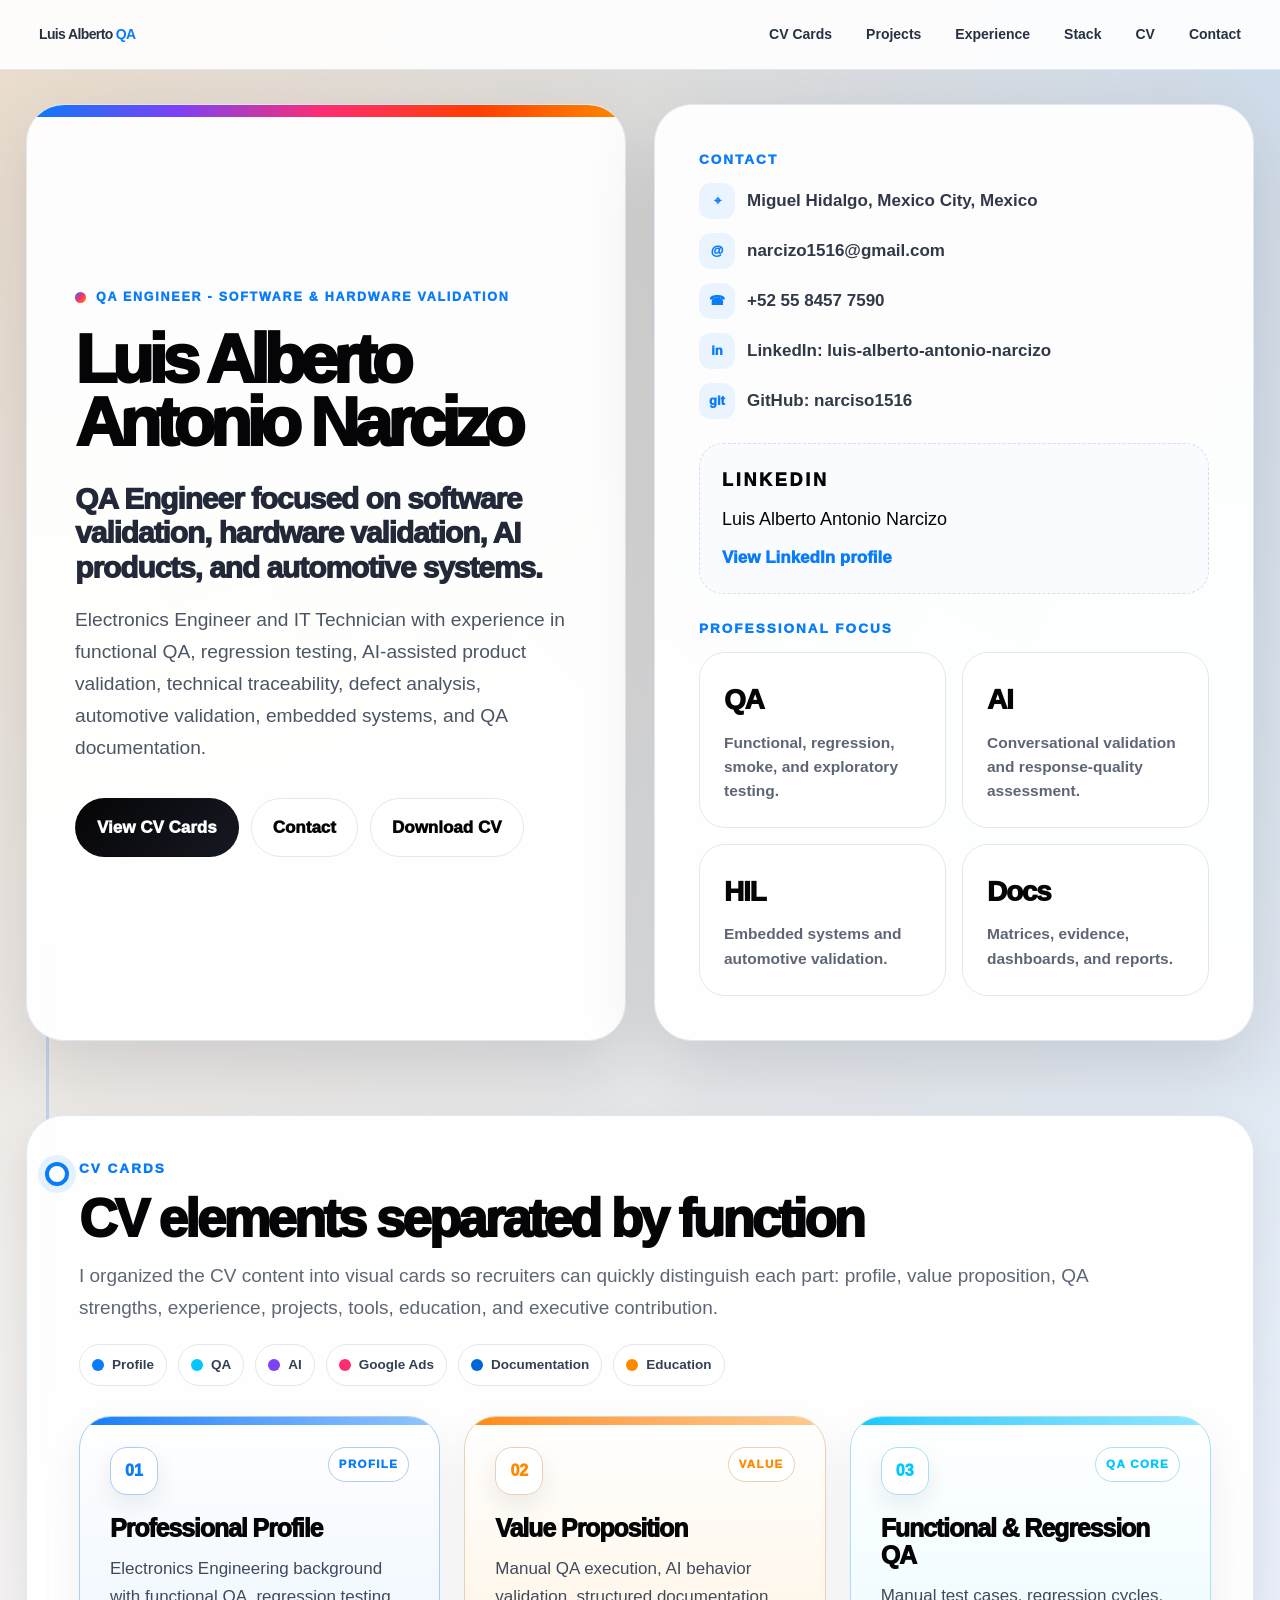
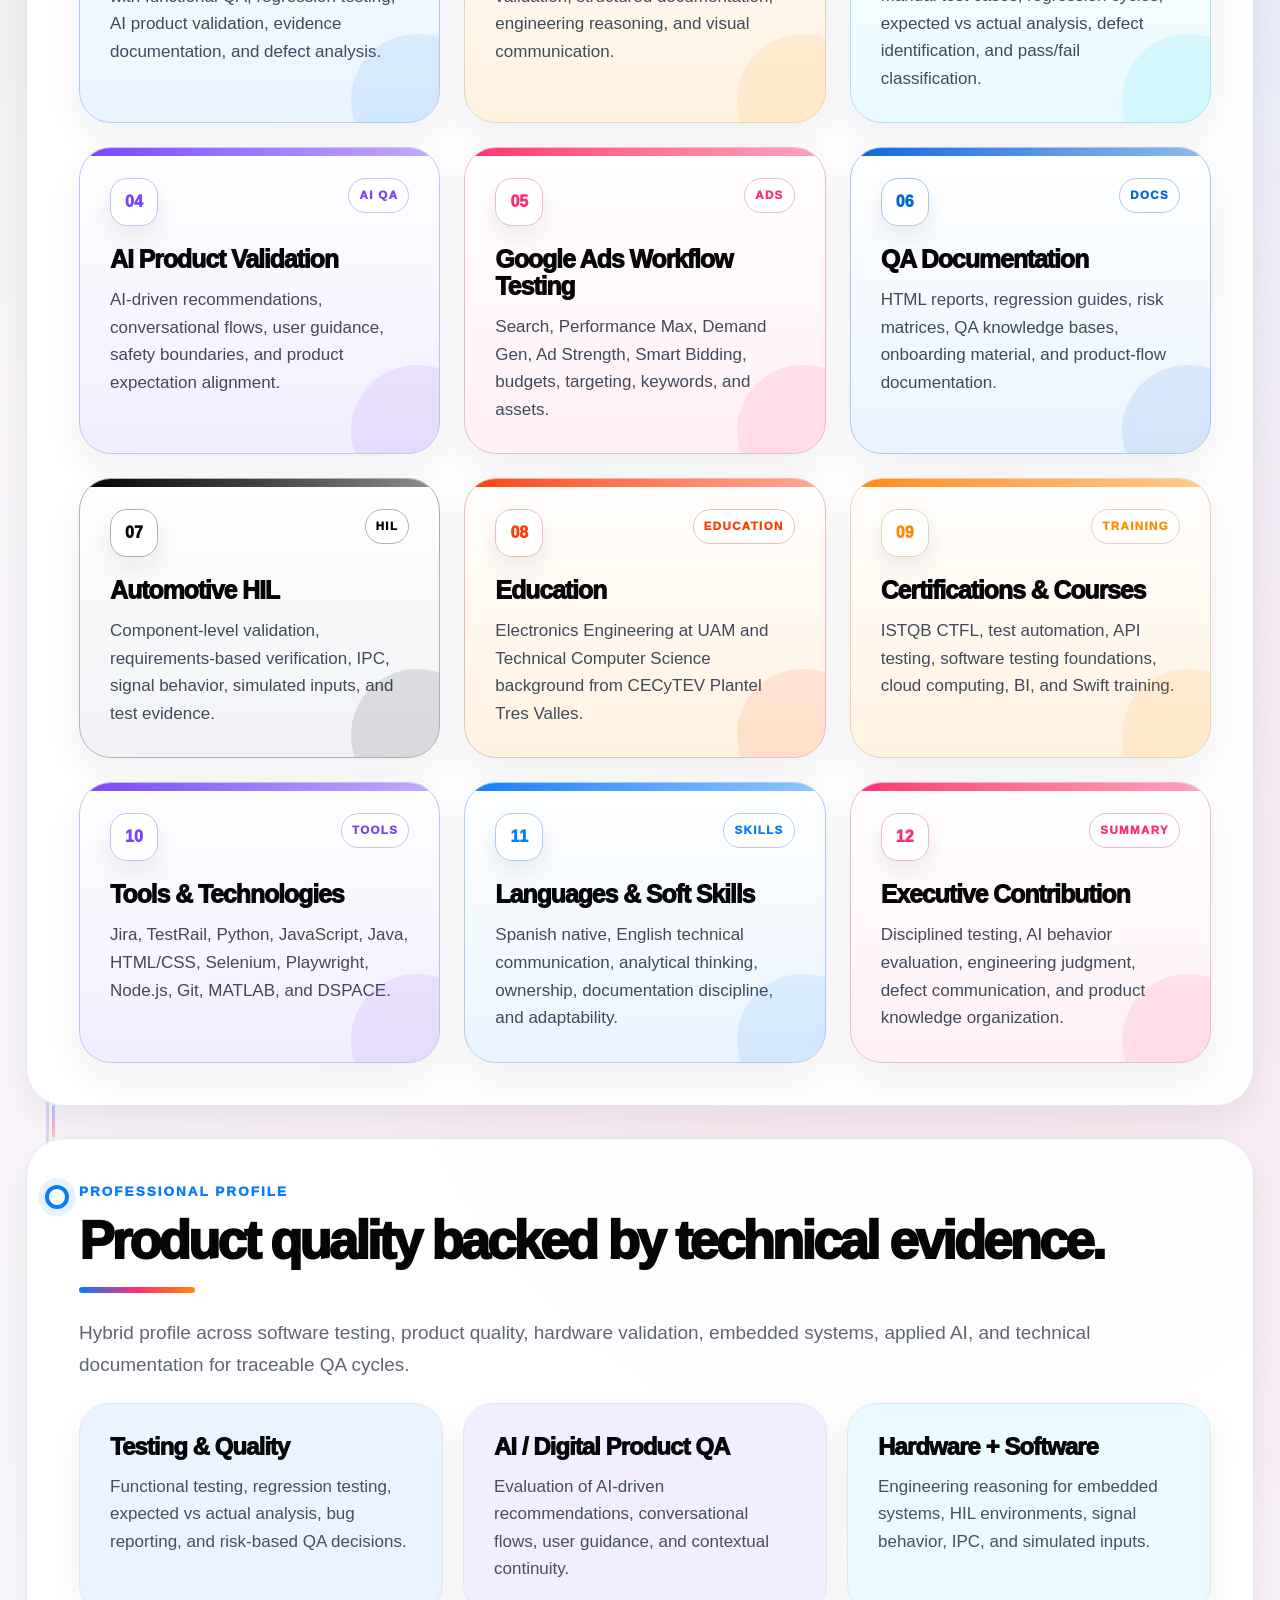
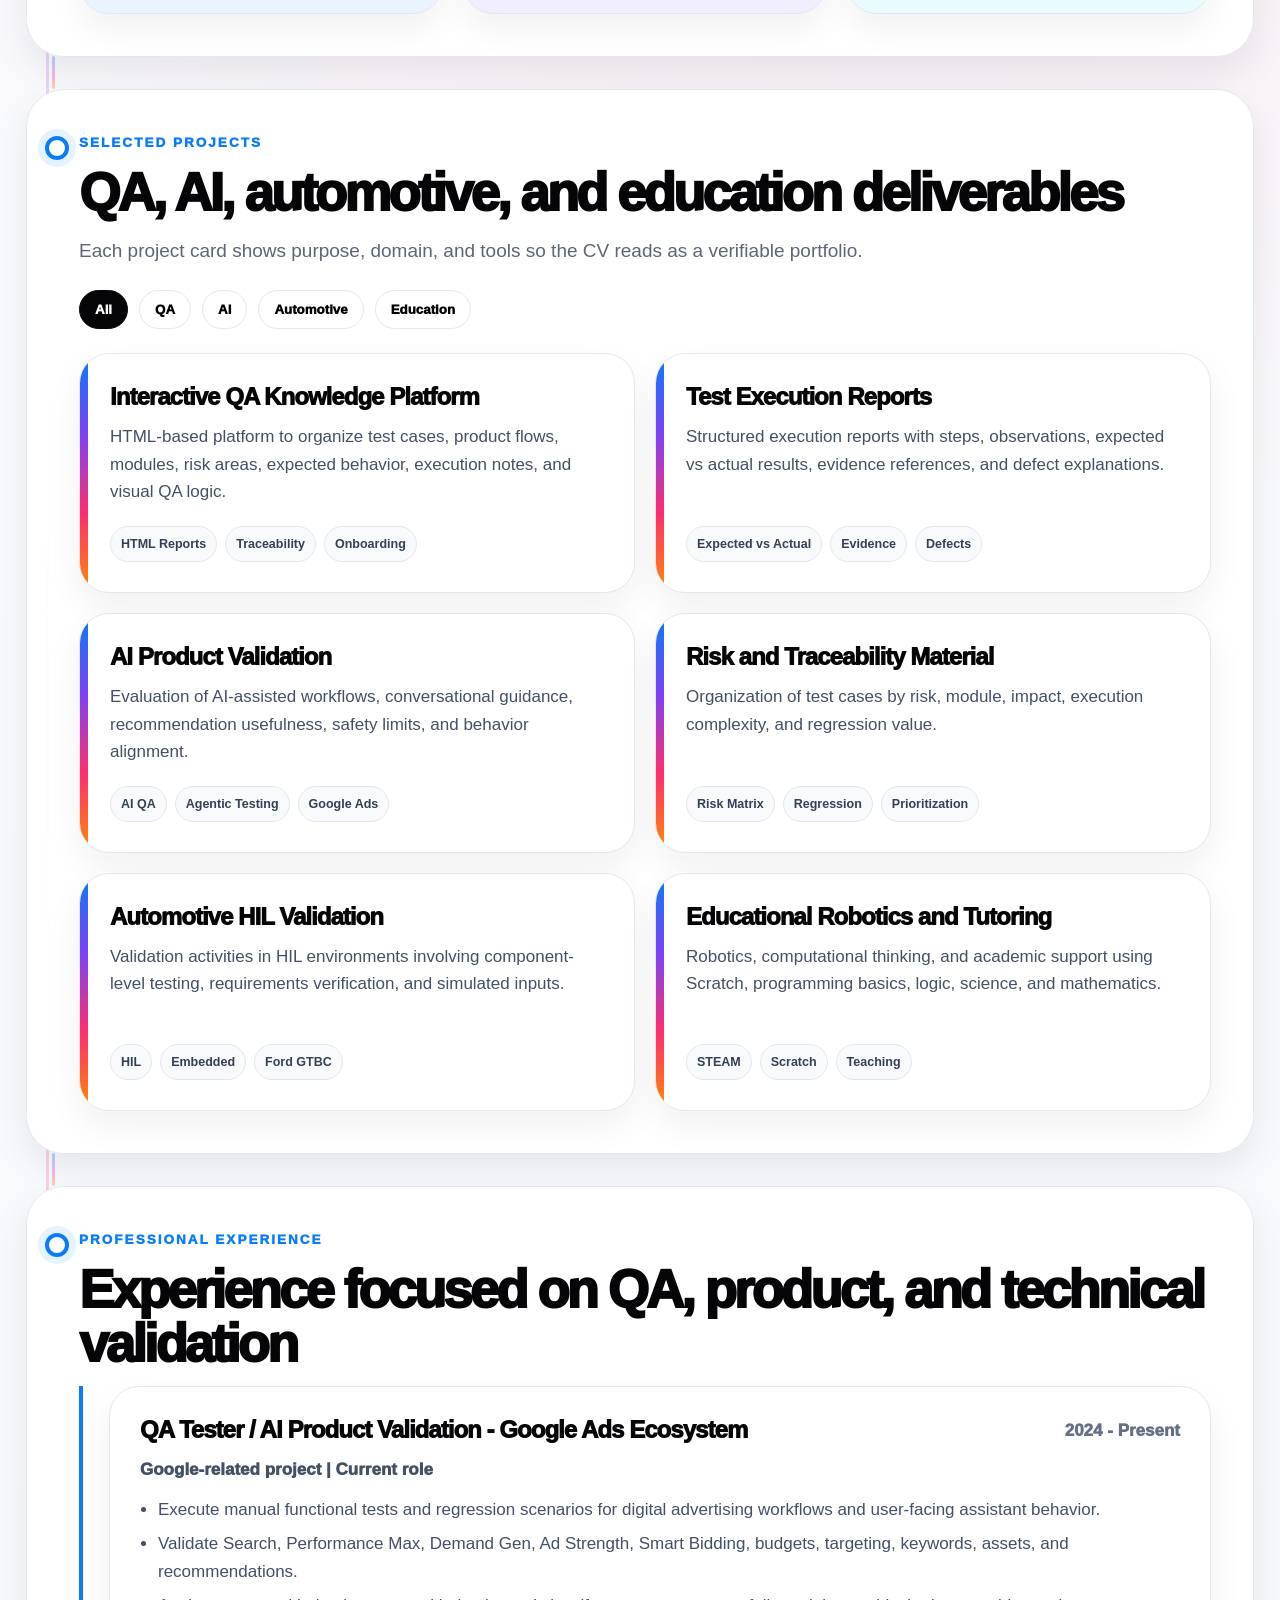
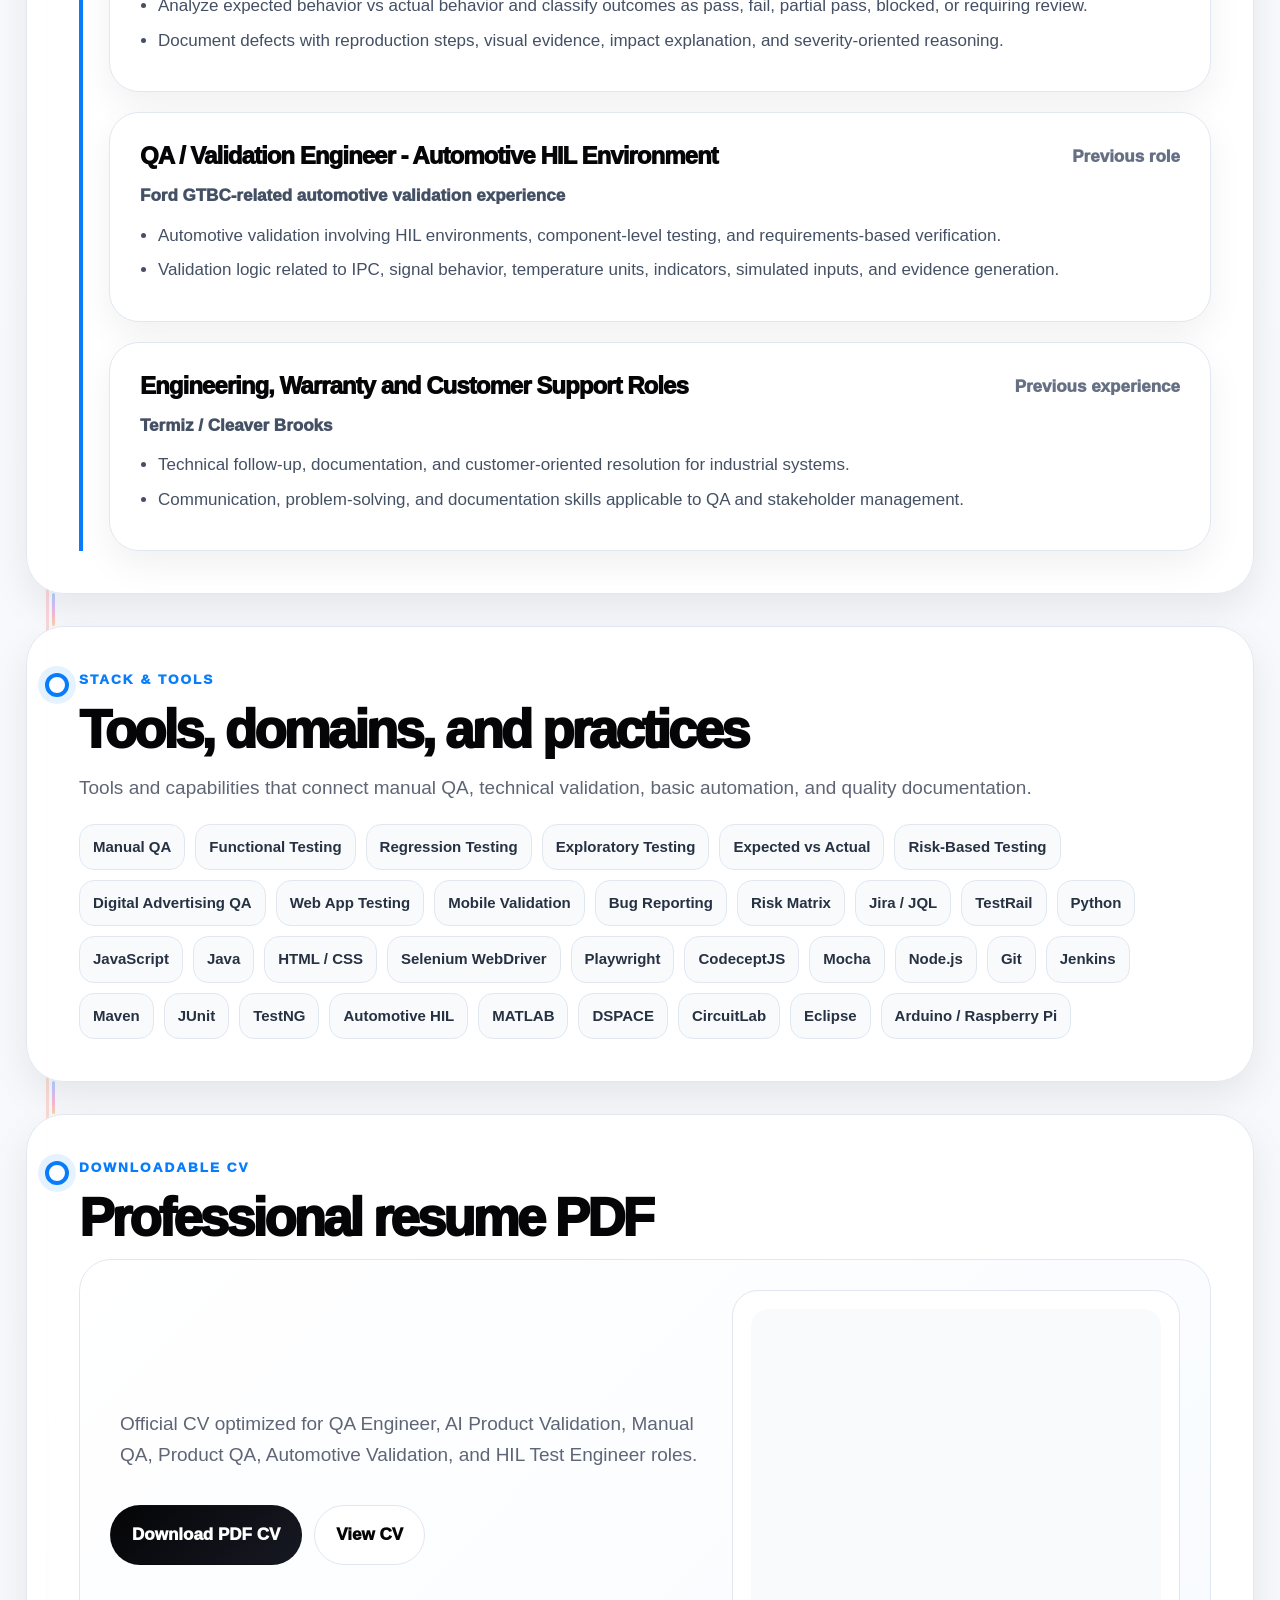
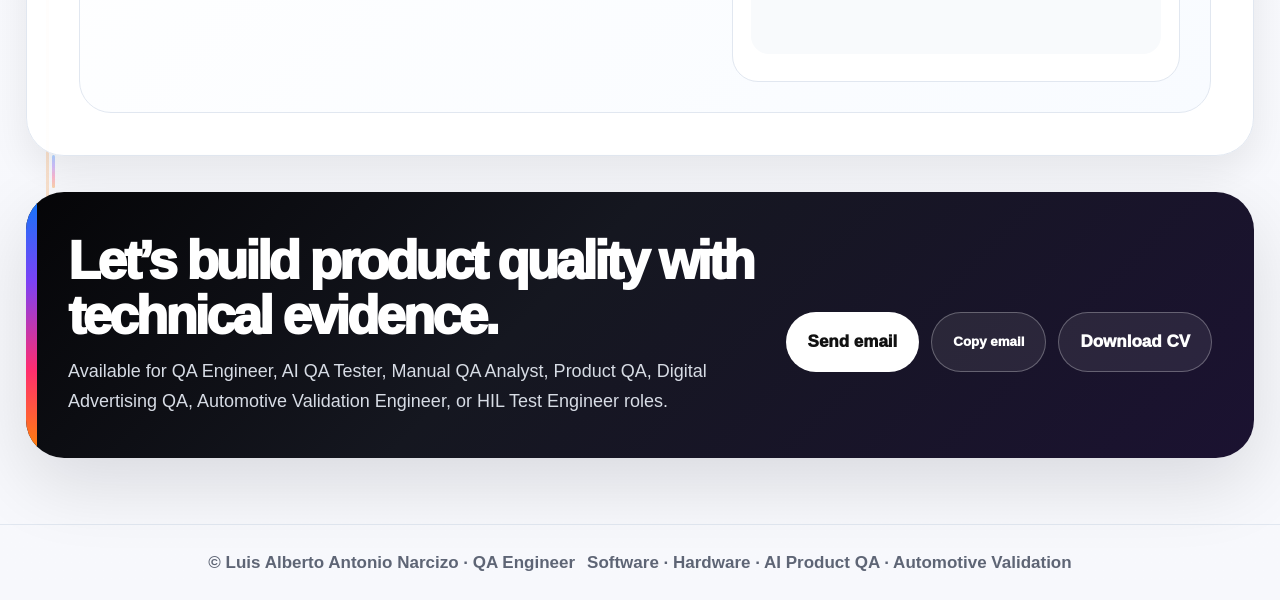
==== index.html @ 37a0281b "Implement premium engineering universe intro" ====
<!doctype html>
<html lang="en">
<head>
<meta charset="utf-8">
<meta name="viewport" content="width=device-width,initial-scale=1">
<title>Luis Alberto Antonio Narcizo | QA Engineer Portfolio</title>
<meta name="description" content="Professional portfolio for Luis Alberto Antonio Narcizo: QA Engineer, AI Product Validation, Automotive HIL, QA documentation, and software/hardware validation.">
<style>
:root{--jet:#050507;--ink:#121621;--muted:#5e6575;--line:#e1e7f0;--page:#f7f8fc;--blue:#087cfa;--blue2:#0066d6;--purple:#7b42f6;--pink:#ff2d70;--orange:#ff8a00;--red:#ff3d00;--cyan:#00c8ff;--soft-blue:#eaf4ff;--soft-purple:#f2edff;--soft-pink:#fff0f6;--soft-orange:#fff2df;--soft-cyan:#e9fbff;--soft-dark:#f1f2f6;--shadow:0 26px 72px rgba(10,12,18,.12);--shadow2:0 15px 38px rgba(10,12,18,.08);--max:1360px}*{box-sizing:border-box}html{scroll-behavior:smooth}body{margin:0;color:var(--ink);font-family:"Google Sans Text","Google Sans","Product Sans",Aptos,Inter,"Segoe UI",Roboto,Arial,sans-serif;background:radial-gradient(circle at 0% 0%,rgba(255,138,0,.20),transparent 30%),radial-gradient(circle at 100% 0%,rgba(8,124,250,.20),transparent 34%),radial-gradient(circle at 72% 36%,rgba(255,45,112,.10),transparent 27%),linear-gradient(180deg,#fbfcff,var(--page));font-size:17px;line-height:1.62;-webkit-font-smoothing:antialiased;overflow-x:hidden}a{color:inherit;text-decoration:none}p,h1,h2,h3{margin:0}ul{margin:0;padding-left:18px}li{margin:7px 0}
/* Premium engineering universe intro */
.intro{position:fixed;inset:0;z-index:9999;display:grid;place-items:center;overflow:hidden;background:radial-gradient(circle at 16% 16%,rgba(8,124,250,.46),transparent 28%),radial-gradient(circle at 78% 18%,rgba(255,45,112,.34),transparent 33%),radial-gradient(circle at 52% 92%,rgba(255,138,0,.34),transparent 35%),linear-gradient(135deg,#050507 0%,#11131a 48%,#1b1231 100%);animation:introExit 2.95s cubic-bezier(.2,.8,.2,1) forwards}.intro:before{content:"";position:absolute;inset:-18%;background-image:linear-gradient(rgba(255,255,255,.055) 1px,transparent 1px),linear-gradient(90deg,rgba(255,255,255,.055) 1px,transparent 1px);background-size:52px 52px;transform:rotate(-10deg);opacity:.36}.intro:after{content:"";position:absolute;width:780px;height:780px;border-radius:50%;border:1px solid rgba(255,255,255,.18);box-shadow:0 0 0 36px rgba(255,255,255,.025),0 0 120px rgba(8,124,250,.28);animation:cosmicPulse 2.55s ease-in-out infinite}.intro-stage{position:relative;width:min(1080px,92vw);min-height:560px;display:grid;place-items:center}.cv-ghost{position:absolute;z-index:1;width:min(760px,82vw);height:430px;border-radius:34px;background:linear-gradient(135deg,rgba(255,255,255,.11),rgba(255,255,255,.04));border:1px solid rgba(255,255,255,.15);box-shadow:0 44px 120px rgba(0,0,0,.28);transform:translateY(34px) scale(.90);opacity:0;filter:blur(10px);animation:cvGhost 2.95s ease forwards}.cv-ghost:before{content:"Luis Alberto\A QA Engineer Portfolio";white-space:pre;position:absolute;left:48px;top:46px;font-size:50px;line-height:1.02;letter-spacing:-.06em;font-weight:950;color:rgba(255,255,255,.20)}.cv-ghost:after{content:"CV Cards · Projects · Experience · Stack";position:absolute;left:50px;bottom:50px;color:rgba(255,255,255,.24);font-weight:900;letter-spacing:.04em}.intro-card{position:relative;z-index:4;width:min(690px,88vw);border:1px solid rgba(255,255,255,.22);border-radius:36px;padding:38px 42px;background:rgba(255,255,255,.085);backdrop-filter:blur(18px);box-shadow:0 36px 110px rgba(0,0,0,.36);text-align:center;color:#fff;animation:centerCard 2.55s ease forwards}.intro-visual{position:relative;width:230px;height:210px;margin:0 auto 20px}.orbit{position:absolute;inset:18px;border:2px solid rgba(255,255,255,.24);border-radius:50%;transform:rotate(-18deg);animation:orbitSpin 3.8s linear infinite}.hubble{position:absolute;left:50%;top:52%;width:128px;transform:translate(-50%,-50%) rotate(-8deg);filter:drop-shadow(0 24px 30px rgba(0,0,0,.38));animation:hubbleFloat 2.35s ease-in-out infinite}.intro-kicker{text-transform:uppercase;letter-spacing:.18em;font-size:13px;font-weight:950;color:#8fd7ff;margin-bottom:10px}.intro h2{color:#fff;font-size:clamp(34px,5vw,58px);line-height:1;letter-spacing:-.06em;margin:0 0 14px}.intro p{color:#dce7ff;font-size:18px;font-weight:740}.intro-bar{width:210px;height:6px;border-radius:999px;margin:26px auto 0;background:rgba(255,255,255,.18);overflow:hidden}.intro-bar i{display:block;height:100%;width:100%;transform-origin:left;background:linear-gradient(90deg,var(--blue),var(--purple),var(--pink),var(--orange));animation:loadBar 2.35s ease forwards}.space-icon{position:absolute;z-index:3;display:grid;place-items:center;width:88px;height:88px;border:1px solid rgba(255,255,255,.16);border-radius:27px;background:rgba(255,255,255,.08);backdrop-filter:blur(10px);box-shadow:0 18px 48px rgba(0,0,0,.24);animation:floatIcon 2.75s ease-in-out infinite}.space-icon svg{width:47px;height:47px;stroke:#fff;stroke-width:2.3;fill:none;stroke-linecap:round;stroke-linejoin:round}.space-icon i{position:absolute;inset:auto 12px 10px;height:4px;border-radius:999px;background:linear-gradient(90deg,var(--blue),var(--pink),var(--orange))}.i1{left:4%;top:12%;animation-delay:.05s}.i2{right:7%;top:9%;animation-delay:.18s}.i3{left:13%;bottom:18%;animation-delay:.28s}.i4{right:12%;bottom:16%;animation-delay:.38s}.i5{left:40%;top:2%;animation-delay:.48s}.i6{right:32%;bottom:4%;animation-delay:.58s}.i7{left:1%;top:54%;animation-delay:.68s}.i8{right:1%;top:50%;animation-delay:.78s}.i9{left:27%;top:33%;width:66px;height:66px;border-radius:22px;animation-delay:.88s}.i10{right:25%;top:36%;width:66px;height:66px;border-radius:22px;animation-delay:.98s}.i9 svg,.i10 svg{width:36px;height:36px}.star{position:absolute;width:6px;height:6px;border-radius:50%;background:#fff;box-shadow:0 0 16px #fff;opacity:.85;animation:twinkle 1.8s ease-in-out infinite}.s1{left:18%;top:8%}.s2{left:78%;top:32%;animation-delay:.3s}.s3{left:31%;bottom:8%;animation-delay:.6s}.s4{right:18%;bottom:30%;animation-delay:.9s}.s5{left:52%;top:20%;animation-delay:1.2s}.s6{right:44%;bottom:16%;animation-delay:.45s}.s7{left:7%;bottom:38%;animation-delay:.75s}.hero{animation:pageReveal 1.05s cubic-bezier(.2,.8,.2,1) 2.45s both}@keyframes introExit{0%,68%{opacity:1;visibility:visible}100%{opacity:0;visibility:hidden;pointer-events:none}}@keyframes cosmicPulse{0%,100%{transform:scale(.98);opacity:.65}50%{transform:scale(1.06);opacity:1}}@keyframes centerCard{0%{transform:translateY(32px) scale(.96);opacity:0}18%,66%{transform:none;opacity:1}100%{transform:translateY(-28px) scale(.98);opacity:0}}@keyframes cvGhost{0%,18%{opacity:0;filter:blur(10px);transform:translateY(34px) scale(.90)}56%,75%{opacity:.68;filter:blur(1.5px);transform:translateY(8px) scale(.98)}100%{opacity:0;filter:blur(0);transform:translateY(0) scale(1.03)}}@keyframes orbitSpin{to{transform:rotate(342deg)}}@keyframes hubbleFloat{0%,100%{transform:translate(-50%,-50%) rotate(-8deg)}50%{transform:translate(-50%,-58%) rotate(5deg)}}@keyframes floatIcon{0%,100%{transform:translate3d(0,0,0) rotate(-2deg);opacity:.72}50%{transform:translate3d(0,-20px,0) rotate(4deg);opacity:1}}@keyframes twinkle{0%,100%{transform:scale(.75);opacity:.45}50%{transform:scale(1.35);opacity:1}}@keyframes loadBar{from{transform:scaleX(0)}to{transform:scaleX(1)}}@keyframes pageReveal{from{opacity:0;transform:translateY(24px);filter:blur(10px)}to{opacity:1;transform:none;filter:blur(0)}}
.scroll-progress{position:fixed;top:0;left:0;right:0;height:4px;z-index:100;background:rgba(255,255,255,.55);overflow:hidden}.scroll-progress i{display:block;height:100%;width:100%;transform:scaleX(0);transform-origin:left;background:linear-gradient(90deg,var(--blue),var(--purple),var(--pink),var(--orange));transition:transform .08s linear}.skip{position:absolute;left:-999px}.skip:focus{left:16px;top:16px;background:#fff;padding:10px 14px;border-radius:999px;z-index:99}.nav{position:sticky;top:0;z-index:50;background:rgba(255,255,255,.91);backdrop-filter:blur(18px);border-bottom:1px solid var(--line)}.nav-in{max-width:var(--max);margin:auto;padding:13px 26px;display:flex;align-items:center;justify-content:space-between;gap:16px}.brand{font-size:23px;font-weight:950;letter-spacing:-.045em;color:var(--jet)}.brand b{color:var(--blue)}.nav-links{display:flex;gap:8px;align-items:center;flex-wrap:wrap}.nav a{border:1px solid transparent;border-radius:999px;padding:9px 12px;color:#263142;font-weight:850;font-size:14px}.nav a:hover{background:#fff;border-color:var(--line);box-shadow:0 8px 22px rgba(15,23,42,.06)}.wrap{max-width:var(--max);margin:auto;padding:0 26px;position:relative}.wrap:before{content:"";position:absolute;left:46px;top:calc(100svh - 24px);bottom:88px;width:3px;border-radius:999px;background:linear-gradient(180deg,var(--blue),var(--purple),var(--pink),var(--orange));opacity:.20}.hero{min-height:calc(100svh - 61px);padding:34px 0 42px;display:grid;grid-template-columns:minmax(0,1fr) minmax(0,1fr);gap:28px;align-items:stretch}.hero-main,.side-panel,.section{background:rgba(255,255,255,.94);border:1px solid var(--line);border-radius:38px;box-shadow:var(--shadow)}.hero-main{position:relative;overflow:hidden;padding:46px 48px;display:flex;flex-direction:column;justify-content:center}.hero-main:before{content:"";position:absolute;left:0;right:0;top:0;height:12px;background:linear-gradient(90deg,var(--blue),var(--purple),var(--pink),var(--red),var(--orange))}.kicker{display:inline-flex;align-items:center;gap:10px;text-transform:uppercase;letter-spacing:.14em;font-size:12.5px;font-weight:950;color:var(--blue);margin-bottom:20px}.dot{width:11px;height:11px;border-radius:50%;background:linear-gradient(135deg,var(--blue),var(--pink),var(--orange))}h1{font-size:clamp(52px,5.35vw,78px);line-height:.92;letter-spacing:-.078em;color:var(--jet);font-weight:950;max-width:720px}h1 span{display:block}.role{margin:28px 0 18px;font-size:clamp(25px,2.35vw,34px);font-weight:950;color:#222837;line-height:1.16;letter-spacing:-.038em;max-width:720px}.hero-copy{font-size:19.2px;color:#4b5563;max-width:720px;line-height:1.66}.actions{display:flex;gap:12px;flex-wrap:wrap;margin-top:34px}.btn{display:inline-flex;align-items:center;justify-content:center;gap:9px;border-radius:999px;padding:15px 21px;font-weight:950;border:1px solid transparent;transition:.2s ease;cursor:pointer}.btn:hover{transform:translateY(-2px);box-shadow:0 16px 34px rgba(15,23,42,.14)}.btn-primary{background:linear-gradient(135deg,var(--jet),#171923);color:#fff}.btn-secondary{background:#fff;border-color:var(--line);color:var(--jet)}.btn-white{background:#fff;color:#111}.btn-outline{background:rgba(255,255,255,.08);border-color:rgba(255,255,255,.28);color:#fff}.side-panel{padding:44px;display:grid;grid-template-rows:auto auto 1fr;gap:24px}.side-block.clean{border:0;background:transparent;padding:0}.label{margin-bottom:12px;color:var(--blue);font-size:13.5px;font-weight:950;text-transform:uppercase;letter-spacing:.15em}.contact-list{display:grid;gap:14px}.contact-item{display:flex;gap:12px;align-items:center;color:#313949;font-weight:850;font-size:17px}.ico{display:grid;place-items:center;width:36px;height:36px;border-radius:12px;background:var(--soft-blue);color:var(--blue);font-weight:950;font-size:13px;flex:0 0 auto}.linkedin-box{border:1px dashed #d7deea;border-radius:24px;padding:22px;background:#f9fbff}.linkedin-box p{font-size:18px;color:var(--jet);margin-bottom:10px}.linkedin-box a{color:var(--blue);font-weight:950}.quick-grid{display:grid;grid-template-columns:repeat(2,minmax(0,1fr));gap:16px}.quick{border:1px solid var(--line);border-radius:26px;background:#fff;padding:24px;min-height:150px;display:flex;flex-direction:column;justify-content:flex-start}.quick b{font-size:28px;display:block;color:var(--jet);font-weight:950;letter-spacing:-.045em;margin-bottom:8px}.quick span{font-size:15.5px;line-height:1.56;color:var(--muted);font-weight:760}.section{margin:32px 0;padding:42px;box-shadow:var(--shadow2);position:relative;overflow:visible}.section:before{content:"";position:absolute;left:18px;top:46px;width:16px;height:16px;border-radius:50%;background:#fff;border:4px solid var(--blue);box-shadow:0 0 0 7px rgba(8,124,250,.10);z-index:2}.section:after{content:"";position:absolute;left:25px;bottom:-33px;width:3px;height:33px;border-radius:999px;background:linear-gradient(180deg,var(--blue),var(--purple),var(--pink),var(--orange));opacity:.32}.section:last-of-type:after{display:none}.section h2,.section .label,.section .desc,.section .accent,.section>.grid-3,.section>.cv-elements,.section>.legend,.section>.filters,.section>.projects,.section>.timeline,.section>.stack,.section>.cv-box{margin-left:10px}h2{font-size:clamp(34px,4.15vw,56px);line-height:1.03;letter-spacing:-.058em;color:var(--jet);margin-bottom:14px;font-weight:950}.desc{max-width:1040px;color:var(--muted);font-size:19px;line-height:1.68;font-weight:520}.accent{width:116px;height:6px;border-radius:99px;background:linear-gradient(90deg,var(--blue),var(--pink),var(--orange));margin:18px 0 24px}.cv-elements{display:grid;grid-template-columns:repeat(3,minmax(0,1fr));gap:24px;margin-top:30px}.cv-card{position:relative;overflow:hidden;background:linear-gradient(180deg,#fff,var(--soft,#f8fafc));border:1px solid color-mix(in srgb,var(--c,var(--blue)) 24%,var(--line));border-radius:32px;padding:30px;box-shadow:0 16px 40px rgba(16,24,40,.065);min-height:246px;transition:.24s ease}.cv-card:hover{transform:translateY(-6px) scale(1.012);box-shadow:0 28px 68px rgba(16,24,40,.13);border-color:color-mix(in srgb,var(--c,var(--blue)) 44%,#cbd5e1)}.cv-card:before{content:"";position:absolute;left:0;top:0;right:0;height:8px;background:linear-gradient(90deg,var(--c,var(--blue)),color-mix(in srgb,var(--c,var(--blue)) 44%,#fff))}.cv-card:after{content:"";position:absolute;right:-44px;bottom:-44px;width:132px;height:132px;border-radius:50%;background:color-mix(in srgb,var(--c,var(--blue)) 10%,transparent);pointer-events:none}.cv-card .top{display:flex;justify-content:space-between;gap:14px;align-items:flex-start;margin-bottom:20px}.num{display:grid;place-items:center;width:48px;height:48px;border-radius:17px;background:#fff;color:var(--c,var(--blue));font-weight:950;font-size:16px;box-shadow:0 10px 24px rgba(16,24,40,.08);border:1px solid color-mix(in srgb,var(--c,var(--blue)) 25%,var(--line))}.type{font-size:11.5px;letter-spacing:.12em;text-transform:uppercase;font-weight:950;color:var(--c,var(--blue));background:#fff;border:1px solid color-mix(in srgb,var(--c,var(--blue)) 24%,var(--line));border-radius:999px;padding:7px 10px}.cv-card h3{font-size:25px;line-height:1.08;color:var(--jet);margin-bottom:13px;font-weight:950;letter-spacing:-.045em}.cv-card p{color:#404a5b;font-size:17px;line-height:1.62;font-weight:540}.profile{--c:var(--blue);--soft:var(--soft-blue)}.value{--c:var(--orange);--soft:var(--soft-orange)}.qa{--c:var(--cyan);--soft:var(--soft-cyan)}.ai{--c:var(--purple);--soft:var(--soft-purple)}.ads{--c:var(--pink);--soft:var(--soft-pink)}.docs{--c:var(--blue2);--soft:var(--soft-blue)}.auto{--c:var(--jet);--soft:var(--soft-dark)}.edu{--c:var(--red);--soft:var(--soft-orange)}.cert{--c:var(--orange);--soft:var(--soft-orange)}.tools{--c:var(--purple);--soft:var(--soft-purple)}.lang{--c:var(--blue);--soft:var(--soft-blue)}.exec{--c:var(--pink);--soft:var(--soft-pink)}.legend{display:flex;flex-wrap:wrap;gap:11px;margin-top:20px}.legend span{display:inline-flex;align-items:center;gap:8px;border:1px solid var(--line);background:#fff;border-radius:999px;padding:9px 12px;font-size:13.5px;font-weight:900;color:#344054}.swatch{width:12px;height:12px;border-radius:50%;background:var(--s)}.grid-3{display:grid;grid-template-columns:repeat(3,minmax(0,1fr));gap:20px}.card,.project,.job{border:1px solid var(--line);border-radius:30px;background:#fff;padding:30px;box-shadow:0 14px 36px rgba(16,24,40,.06);transition:.24s ease}.card:hover,.project:hover,.job:hover{transform:translateY(-4px);box-shadow:0 24px 54px rgba(16,24,40,.11)}.card h3,.project h3,.job h3{font-size:24px;line-height:1.12;color:var(--jet);margin-bottom:12px;font-weight:950;letter-spacing:-.04em}.card p,.project p,.job p,.job li{color:#445064;font-size:17px;line-height:1.62}.soft-blue{background:var(--soft-blue)}.soft-purple{background:var(--soft-purple)}.soft-cyan{background:var(--soft-cyan)}.filters{display:flex;gap:11px;flex-wrap:wrap;margin:24px 0}.filter{border:1px solid var(--line);background:#fff;border-radius:999px;padding:11px 15px;font-weight:950;cursor:pointer}.filter.active{background:var(--jet);color:#fff;border-color:var(--jet)}.projects{display:grid;grid-template-columns:repeat(2,minmax(0,1fr));gap:20px}.project{position:relative;display:flex;flex-direction:column;min-height:238px;overflow:hidden}.project:before{content:"";position:absolute;left:0;top:0;bottom:0;width:8px;background:linear-gradient(180deg,var(--blue),var(--purple),var(--pink),var(--orange))}.tags{display:flex;gap:8px;flex-wrap:wrap;margin-top:auto;padding-top:20px}.tag{border:1px solid var(--line);background:#f8fafc;border-radius:999px;padding:7px 10px;font-size:12.5px;font-weight:900;color:#344054}.timeline{display:grid;gap:20px;border-left:4px solid var(--blue);padding-left:26px}.job-head{display:flex;justify-content:space-between;gap:14px;align-items:flex-start;margin-bottom:12px}.job-meta{font-weight:950;color:var(--blue);font-size:16px}.date{font-weight:950;color:#667085;white-space:nowrap}.stack{display:flex;gap:10px;flex-wrap:wrap}.stack span{border:1px solid var(--line);background:#f8fafc;border-radius:15px;padding:10px 13px;font-weight:900;color:#263142;font-size:15px}.cv-box{display:grid;grid-template-columns:1fr minmax(320px,.75fr);gap:24px;align-items:center;background:linear-gradient(135deg,#fff,#f8fbff);border:1px solid var(--line);border-radius:32px;padding:30px}.cv-preview{border:1px solid var(--line);border-radius:26px;background:#fff;padding:18px;min-height:345px}.cv-preview iframe{width:100%;height:345px;border:0;border-radius:18px;background:#f8fafc}.cta{margin:36px 0 66px;background:linear-gradient(135deg,#050507,#151720 42%,#1b1231);color:#fff;border-radius:38px;padding:42px;display:grid;grid-template-columns:1fr auto;gap:24px;align-items:center;box-shadow:var(--shadow);position:relative;overflow:hidden}.cta:before{content:"";position:absolute;inset:0 auto 0 0;width:11px;background:linear-gradient(180deg,var(--blue),var(--purple),var(--pink),var(--orange))}.cta h2{color:#fff}.cta p{color:#d7dce5;font-size:18px}footer{border-top:1px solid var(--line);padding:24px;text-align:center;color:var(--muted);font-weight:760;display:flex;justify-content:center;gap:12px;flex-wrap:wrap}.reveal{opacity:0;transform:translateY(34px) scale(.985);filter:blur(8px);transition:opacity .8s cubic-bezier(.2,.8,.2,1),transform .8s cubic-bezier(.2,.8,.2,1),filter .8s cubic-bezier(.2,.8,.2,1)}.reveal.in-view{opacity:1;transform:none;filter:blur(0)}.cv-card,.project,.job,.card,.quick{transition-delay:calc(var(--d,0)*55ms)}@media(max-width:1120px){.hero,.cv-box,.cta{grid-template-columns:1fr}.hero{min-height:auto}.side-panel{padding:32px}.cv-elements{grid-template-columns:repeat(2,minmax(0,1fr))}.grid-3,.projects{grid-template-columns:1fr}.nav a:not(.priority){display:none}.wrap:before,.section:before,.section:after{display:none}}@media(max-width:680px){body{font-size:16px}.intro-stage{min-height:500px}.space-icon{width:66px;height:66px;border-radius:20px}.space-icon svg{width:34px;height:34px}.i9,.i10{display:none}.intro-card{padding:28px}.intro-visual{width:190px;height:180px}.wrap,.nav-in{padding-left:16px;padding-right:16px}.hero-main,.side-panel,.section{border-radius:28px}.hero-main{padding:34px}.section{padding:24px}.cv-elements,.quick-grid{grid-template-columns:1fr}.cv-card{padding:24px;min-height:auto}.cta{padding:26px}.side-panel{padding:22px}.job-head{display:block}.date{display:block;margin-top:4px}h1{font-size:clamp(46px,16vw,70px)}h2{font-size:clamp(30px,11vw,44px)}}@media(prefers-reduced-motion:reduce){html{scroll-behavior:auto}.intro{animation:introExit .9s ease forwards}.space-icon,.hubble,.orbit{animation:none}.reveal{opacity:1;transform:none;filter:none;transition:none}.btn:hover,.cv-card:hover,.card:hover,.project:hover,.job:hover{transform:none}}
</style>
</head>
<body>
<div class="intro" aria-hidden="true"><div class="intro-stage"><div class="cv-ghost"></div><span class="star s1"></span><span class="star s2"></span><span class="star s3"></span><span class="star s4"></span><span class="star s5"></span><span class="star s6"></span><span class="star s7"></span><div class="space-icon i1"><svg viewBox="0 0 64 64"><rect x="16" y="16" width="32" height="32" rx="6"/><path d="M24 2v12M40 2v12M24 50v12M40 50v12M2 24h12M2 40h12M50 24h12M50 40h12"/><rect x="26" y="26" width="12" height="12" rx="2"/></svg><i></i></div><div class="space-icon i2"><svg viewBox="0 0 64 64"><path d="M32 6v10M32 48v10M6 32h10M48 32h10M14 14l7 7M43 43l7 7M50 14l-7 7M21 43l-7 7"/><circle cx="32" cy="32" r="13"/></svg><i></i></div><div class="space-icon i3"><svg viewBox="0 0 64 64"><path d="M14 44h36M20 36h24M24 28h16"/><path d="M18 50L32 10l14 40"/><circle cx="32" cy="20" r="4"/></svg><i></i></div><div class="space-icon i4"><svg viewBox="0 0 64 64"><path d="M20 18l-12 14 12 14M44 18l12 14-12 14M38 12L26 52"/></svg><i></i></div><div class="space-icon i5"><svg viewBox="0 0 64 64"><path d="M8 36c16-24 32-24 48 0"/><circle cx="32" cy="34" r="8"/><path d="M18 20h28M24 12h16"/></svg><i></i></div><div class="space-icon i6"><svg viewBox="0 0 64 64"><circle cx="32" cy="32" r="6"/><ellipse cx="32" cy="32" rx="24" ry="10"/><ellipse cx="32" cy="32" rx="24" ry="10" transform="rotate(60 32 32)"/><ellipse cx="32" cy="32" rx="24" ry="10" transform="rotate(120 32 32)"/></svg><i></i></div><div class="space-icon i7"><svg viewBox="0 0 64 64"><path d="M14 44h36M18 44V22h12v22M34 44V14h12v30"/><path d="M22 28h4M38 22h4"/></svg><i></i></div><div class="space-icon i8"><svg viewBox="0 0 64 64"><path d="M22 46L10 34l12-12M42 18l12 12-12 12"/><path d="M30 52l8-40"/></svg><i></i></div><div class="space-icon i9"><svg viewBox="0 0 64 64"><path d="M18 14h28v36H18z"/><path d="M24 24h16M24 32h16M24 40h10"/></svg><i></i></div><div class="space-icon i10"><svg viewBox="0 0 64 64"><path d="M32 8l8 16 16 8-16 8-8 16-8-16-16-8 16-8z"/><circle cx="32" cy="32" r="5"/></svg><i></i></div><div class="intro-card"><div class="intro-visual"><div class="orbit"></div><svg class="hubble" viewBox="0 0 240 240" role="img" aria-label="Space telescope illustration"><defs><linearGradient id="g1" x1="0" y1="0" x2="1" y2="1"><stop offset="0" stop-color="#087cfa"/><stop offset=".45" stop-color="#7b42f6"/><stop offset="1" stop-color="#ff8a00"/></linearGradient></defs><rect x="88" y="68" width="64" height="104" rx="16" fill="#ffffff"/><rect x="100" y="82" width="40" height="76" rx="10" fill="url(#g1)"/><rect x="26" y="94" width="62" height="52" rx="8" fill="#dfe6ef"/><rect x="152" y="94" width="62" height="52" rx="8" fill="#dfe6ef"/><circle cx="120" cy="120" r="24" fill="#050507"/><circle cx="120" cy="120" r="12" fill="#00c8ff"/><path d="M95 58h50l-12 20h-26z" fill="#ff2d70"/><path d="M95 182h50l-12-20h-26z" fill="#ff8a00"/></svg></div><div class="intro-kicker">Engineering · QA · AI Validation</div><h2>Launching Quality Systems</h2><p>Software, hardware and product validation with technical evidence.</p><div class="intro-bar"><i></i></div></div></div></div>
<div class="scroll-progress" aria-hidden="true"><i id="scrollBar"></i></div>
<a class="skip" href="#main">Skip to content</a>
<nav class="nav"><div class="nav-in"><a class="brand" href="#top">Luis Alberto <b>QA</b></a><div class="nav-links"><a class="priority" href="#cards">CV Cards</a><a href="#projects">Projects</a><a href="#experience">Experience</a><a href="#stack">Stack</a><a class="priority" href="#cv">CV</a><a class="priority" href="#contact">Contact</a></div></div></nav>
<main id="main" class="wrap">
<section id="top" class="hero"><article class="hero-main"><p class="kicker"><span class="dot"></span>QA Engineer - Software & Hardware Validation</p><h1><span>Luis Alberto</span><span>Antonio Narcizo</span></h1><p class="role">QA Engineer focused on software validation, hardware validation, AI products, and automotive systems.</p><p class="hero-copy">Electronics Engineer and IT Technician with experience in functional QA, regression testing, AI-assisted product validation, technical traceability, defect analysis, automotive validation, embedded systems, and QA documentation.</p><div class="actions"><a class="btn btn-primary" href="#cards">View CV Cards</a><a class="btn btn-secondary" href="#contact">Contact</a><a class="btn btn-secondary" href="./Luis_Alberto_Antonio_Narcizo_QA_Engineer_CV.pdf" download>Download CV</a></div></article><aside class="side-panel"><div class="side-block clean"><p class="label">Contact</p><div class="contact-list"><div class="contact-item"><span class="ico">⌖</span><span>Miguel Hidalgo, Mexico City, Mexico</span></div><div class="contact-item"><span class="ico">@</span><span>narcizo1516@gmail.com</span></div><div class="contact-item"><span class="ico">☎</span><span>+52 55 8457 7590</span></div><div class="contact-item"><span class="ico">in</span><span>LinkedIn: luis-alberto-antonio-narcizo</span></div><div class="contact-item"><span class="ico">git</span><span>GitHub: narciso1516</span></div></div></div><div class="linkedin-box"><p class="label">LinkedIn</p><p>Luis Alberto Antonio Narcizo</p><a href="https://mx.linkedin.com/in/luis-alberto-antonio-narcizo" target="_blank" rel="noopener">View LinkedIn profile</a></div><div class="side-block clean"><p class="label">Professional Focus</p><div class="quick-grid"><div class="quick"><b>QA</b><span>Functional, regression, smoke, and exploratory testing.</span></div><div class="quick"><b>AI</b><span>Conversational validation and response-quality assessment.</span></div><div class="quick"><b>HIL</b><span>Embedded systems and automotive validation.</span></div><div class="quick"><b>Docs</b><span>Matrices, evidence, dashboards, and reports.</span></div></div></div></aside></section>
<section id="cards" class="section"><p class="label">CV Cards</p><h2>CV elements separated by function</h2><p class="desc">I organized the CV content into visual cards so recruiters can quickly distinguish each part: profile, value proposition, QA strengths, experience, projects, tools, education, and executive contribution.</p><div class="legend"><span><i class="swatch" style="--s:var(--blue)"></i>Profile</span><span><i class="swatch" style="--s:var(--cyan)"></i>QA</span><span><i class="swatch" style="--s:var(--purple)"></i>AI</span><span><i class="swatch" style="--s:var(--pink)"></i>Google Ads</span><span><i class="swatch" style="--s:var(--blue2)"></i>Documentation</span><span><i class="swatch" style="--s:var(--orange)"></i>Education</span></div><div class="cv-elements"><article class="cv-card profile"><div class="top"><span class="num">01</span><span class="type">Profile</span></div><h3>Professional Profile</h3><p>Electronics Engineering background with functional QA, regression testing, AI product validation, evidence documentation, and defect analysis.</p></article><article class="cv-card value"><div class="top"><span class="num">02</span><span class="type">Value</span></div><h3>Value Proposition</h3><p>Manual QA execution, AI behavior validation, structured documentation, engineering reasoning, and visual communication.</p></article><article class="cv-card qa"><div class="top"><span class="num">03</span><span class="type">QA Core</span></div><h3>Functional & Regression QA</h3><p>Manual test cases, regression cycles, expected vs actual analysis, defect identification, and pass/fail classification.</p></article><article class="cv-card ai"><div class="top"><span class="num">04</span><span class="type">AI QA</span></div><h3>AI Product Validation</h3><p>AI-driven recommendations, conversational flows, user guidance, safety boundaries, and product expectation alignment.</p></article><article class="cv-card ads"><div class="top"><span class="num">05</span><span class="type">Ads</span></div><h3>Google Ads Workflow Testing</h3><p>Search, Performance Max, Demand Gen, Ad Strength, Smart Bidding, budgets, targeting, keywords, and assets.</p></article><article class="cv-card docs"><div class="top"><span class="num">06</span><span class="type">Docs</span></div><h3>QA Documentation</h3><p>HTML reports, regression guides, risk matrices, QA knowledge bases, onboarding material, and product-flow documentation.</p></article><article class="cv-card auto"><div class="top"><span class="num">07</span><span class="type">HIL</span></div><h3>Automotive HIL</h3><p>Component-level validation, requirements-based verification, IPC, signal behavior, simulated inputs, and test evidence.</p></article><article class="cv-card edu"><div class="top"><span class="num">08</span><span class="type">Education</span></div><h3>Education</h3><p>Electronics Engineering at UAM and Technical Computer Science background from CECyTEV Plantel Tres Valles.</p></article><article class="cv-card cert"><div class="top"><span class="num">09</span><span class="type">Training</span></div><h3>Certifications & Courses</h3><p>ISTQB CTFL, test automation, API testing, software testing foundations, cloud computing, BI, and Swift training.</p></article><article class="cv-card tools"><div class="top"><span class="num">10</span><span class="type">Tools</span></div><h3>Tools & Technologies</h3><p>Jira, TestRail, Python, JavaScript, Java, HTML/CSS, Selenium, Playwright, Node.js, Git, MATLAB, and DSPACE.</p></article><article class="cv-card lang"><div class="top"><span class="num">11</span><span class="type">Skills</span></div><h3>Languages & Soft Skills</h3><p>Spanish native, English technical communication, analytical thinking, ownership, documentation discipline, and adaptability.</p></article><article class="cv-card exec"><div class="top"><span class="num">12</span><span class="type">Summary</span></div><h3>Executive Contribution</h3><p>Disciplined testing, AI behavior evaluation, engineering judgment, defect communication, and product knowledge organization.</p></article></div></section>
<section class="section"><p class="label">Professional Profile</p><h2>Product quality backed by technical evidence.</h2><div class="accent"></div><p class="desc">Hybrid profile across software testing, product quality, hardware validation, embedded systems, applied AI, and technical documentation for traceable QA cycles.</p><div class="grid-3" style="margin-top:22px"><article class="card soft-blue"><h3>Testing & Quality</h3><p>Functional testing, regression testing, expected vs actual analysis, bug reporting, and risk-based QA decisions.</p></article><article class="card soft-purple"><h3>AI / Digital Product QA</h3><p>Evaluation of AI-driven recommendations, conversational flows, user guidance, and contextual continuity.</p></article><article class="card soft-cyan"><h3>Hardware + Software</h3><p>Engineering reasoning for embedded systems, HIL environments, signal behavior, IPC, and simulated inputs.</p></article></div></section>
<section id="projects" class="section"><p class="label">Selected Projects</p><h2>QA, AI, automotive, and education deliverables</h2><p class="desc">Each project card shows purpose, domain, and tools so the CV reads as a verifiable portfolio.</p><div class="filters"><button class="filter active" data-filter="all">All</button><button class="filter" data-filter="qa">QA</button><button class="filter" data-filter="ai">AI</button><button class="filter" data-filter="auto">Automotive</button><button class="filter" data-filter="edu">Education</button></div><div class="projects"><article class="project" data-type="qa"><h3>Interactive QA Knowledge Platform</h3><p>HTML-based platform to organize test cases, product flows, modules, risk areas, expected behavior, execution notes, and visual QA logic.</p><div class="tags"><span class="tag">HTML Reports</span><span class="tag">Traceability</span><span class="tag">Onboarding</span></div></article><article class="project" data-type="qa"><h3>Test Execution Reports</h3><p>Structured execution reports with steps, observations, expected vs actual results, evidence references, and defect explanations.</p><div class="tags"><span class="tag">Expected vs Actual</span><span class="tag">Evidence</span><span class="tag">Defects</span></div></article><article class="project" data-type="ai"><h3>AI Product Validation</h3><p>Evaluation of AI-assisted workflows, conversational guidance, recommendation usefulness, safety limits, and behavior alignment.</p><div class="tags"><span class="tag">AI QA</span><span class="tag">Agentic Testing</span><span class="tag">Google Ads</span></div></article><article class="project" data-type="qa"><h3>Risk and Traceability Material</h3><p>Organization of test cases by risk, module, impact, execution complexity, and regression value.</p><div class="tags"><span class="tag">Risk Matrix</span><span class="tag">Regression</span><span class="tag">Prioritization</span></div></article><article class="project" data-type="auto"><h3>Automotive HIL Validation</h3><p>Validation activities in HIL environments involving component-level testing, requirements verification, and simulated inputs.</p><div class="tags"><span class="tag">HIL</span><span class="tag">Embedded</span><span class="tag">Ford GTBC</span></div></article><article class="project" data-type="edu"><h3>Educational Robotics and Tutoring</h3><p>Robotics, computational thinking, and academic support using Scratch, programming basics, logic, science, and mathematics.</p><div class="tags"><span class="tag">STEAM</span><span class="tag">Scratch</span><span class="tag">Teaching</span></div></article></div></section>
<section id="experience" class="section"><p class="label">Professional Experience</p><h2>Experience focused on QA, product, and technical validation</h2><div class="timeline"><article class="job"><div class="job-head"><div><h3>QA Tester / AI Product Validation - Google Ads Ecosystem</h3><p class="job-meta">Google-related project | Current role</p></div><span class="date">2024 - Present</span></div><ul><li>Execute manual functional tests and regression scenarios for digital advertising workflows and user-facing assistant behavior.</li><li>Validate Search, Performance Max, Demand Gen, Ad Strength, Smart Bidding, budgets, targeting, keywords, assets, and recommendations.</li><li>Analyze expected behavior vs actual behavior and classify outcomes as pass, fail, partial pass, blocked, or requiring review.</li><li>Document defects with reproduction steps, visual evidence, impact explanation, and severity-oriented reasoning.</li></ul></article><article class="job"><div class="job-head"><div><h3>QA / Validation Engineer - Automotive HIL Environment</h3><p class="job-meta">Ford GTBC-related automotive validation experience</p></div><span class="date">Previous role</span></div><ul><li>Automotive validation involving HIL environments, component-level testing, and requirements-based verification.</li><li>Validation logic related to IPC, signal behavior, temperature units, indicators, simulated inputs, and evidence generation.</li></ul></article><article class="job"><div class="job-head"><div><h3>Engineering, Warranty and Customer Support Roles</h3><p class="job-meta">Termiz / Cleaver Brooks</p></div><span class="date">Previous experience</span></div><ul><li>Technical follow-up, documentation, and customer-oriented resolution for industrial systems.</li><li>Communication, problem-solving, and documentation skills applicable to QA and stakeholder management.</li></ul></article></div></section>
<section id="stack" class="section"><p class="label">Stack & Tools</p><h2>Tools, domains, and practices</h2><p class="desc">Tools and capabilities that connect manual QA, technical validation, basic automation, and quality documentation.</p><div class="stack" style="margin-top:20px"><span>Manual QA</span><span>Functional Testing</span><span>Regression Testing</span><span>Exploratory Testing</span><span>Expected vs Actual</span><span>Risk-Based Testing</span><span>Digital Advertising QA</span><span>Web App Testing</span><span>Mobile Validation</span><span>Bug Reporting</span><span>Risk Matrix</span><span>Jira / JQL</span><span>TestRail</span><span>Python</span><span>JavaScript</span><span>Java</span><span>HTML / CSS</span><span>Selenium WebDriver</span><span>Playwright</span><span>CodeceptJS</span><span>Mocha</span><span>Node.js</span><span>Git</span><span>Jenkins</span><span>Maven</span><span>JUnit</span><span>TestNG</span><span>Automotive HIL</span><span>MATLAB</span><span>DSPACE</span><span>CircuitLab</span><span>Eclipse</span><span>Arduino / Raspberry Pi</span></div></section>
<section id="cv" class="section"><p class="label">Downloadable CV</p><h2>Professional resume PDF</h2><div class="cv-box"><div><p class="desc">Official CV optimized for QA Engineer, AI Product Validation, Manual QA, Product QA, Automotive Validation, and HIL Test Engineer roles.</p><div class="actions"><a class="btn btn-primary" href="./Luis_Alberto_Antonio_Narcizo_QA_Engineer_CV.pdf" download>Download PDF CV</a><a class="btn btn-secondary" href="./Luis_Alberto_Antonio_Narcizo_QA_Engineer_CV.pdf" target="_blank" rel="noopener">View CV</a></div></div><div class="cv-preview"><iframe src="./Luis_Alberto_Antonio_Narcizo_QA_Engineer_CV.pdf#toolbar=0&navpanes=0" title="CV preview"></iframe></div></div></section>
<section id="contact" class="cta"><div><h2>Let’s build product quality with technical evidence.</h2><p>Available for QA Engineer, AI QA Tester, Manual QA Analyst, Product QA, Digital Advertising QA, Automotive Validation Engineer, or HIL Test Engineer roles.</p></div><div class="actions"><a class="btn btn-white" href="mailto:narcizo1516@gmail.com">Send email</a><button class="btn btn-outline" id="copyEmail" type="button">Copy email</button><a class="btn btn-outline" href="./Luis_Alberto_Antonio_Narcizo_QA_Engineer_CV.pdf" download>Download CV</a></div></section>
</main>
<footer><span>© Luis Alberto Antonio Narcizo · QA Engineer</span><span>Software · Hardware · AI Product QA · Automotive Validation</span></footer>
<script>
const filters=document.querySelectorAll('.filter'),projects=document.querySelectorAll('.project');filters.forEach(btn=>btn.addEventListener('click',()=>{const f=btn.dataset.filter;filters.forEach(b=>b.classList.remove('active'));btn.classList.add('active');projects.forEach(p=>{p.style.display=(f==='all'||p.dataset.type===f)?'flex':'none'});}));
const emailBtn=document.getElementById('copyEmail');emailBtn.addEventListener('click',async()=>{try{await navigator.clipboard.writeText('narcizo1516@gmail.com');emailBtn.textContent='Email copied';setTimeout(()=>emailBtn.textContent='Copy email',1600)}catch(e){location.href='mailto:narcizo1516@gmail.com'}});
const scrollBar=document.getElementById('scrollBar');const updateScroll=()=>{const max=document.documentElement.scrollHeight-window.innerHeight;const ratio=max>0?window.scrollY/max:0;scrollBar.style.transform=`scaleX(${Math.min(1,Math.max(0,ratio))})`;};window.addEventListener('scroll',updateScroll,{passive:true});window.addEventListener('resize',updateScroll);updateScroll();
const revealTargets=document.querySelectorAll('.hero-main,.side-panel,.section,.cv-card,.project,.job,.card,.quick');revealTargets.forEach((el,i)=>{el.classList.add('reveal');el.style.setProperty('--d',Math.min(i%8,7));});const observer=new IntersectionObserver((entries)=>{entries.forEach(entry=>{if(entry.isIntersecting){entry.target.classList.add('in-view');observer.unobserve(entry.target);}})},{threshold:.16,rootMargin:'0px 0px -8% 0px'});revealTargets.forEach(el=>observer.observe(el));
</script>
</body>
</html>
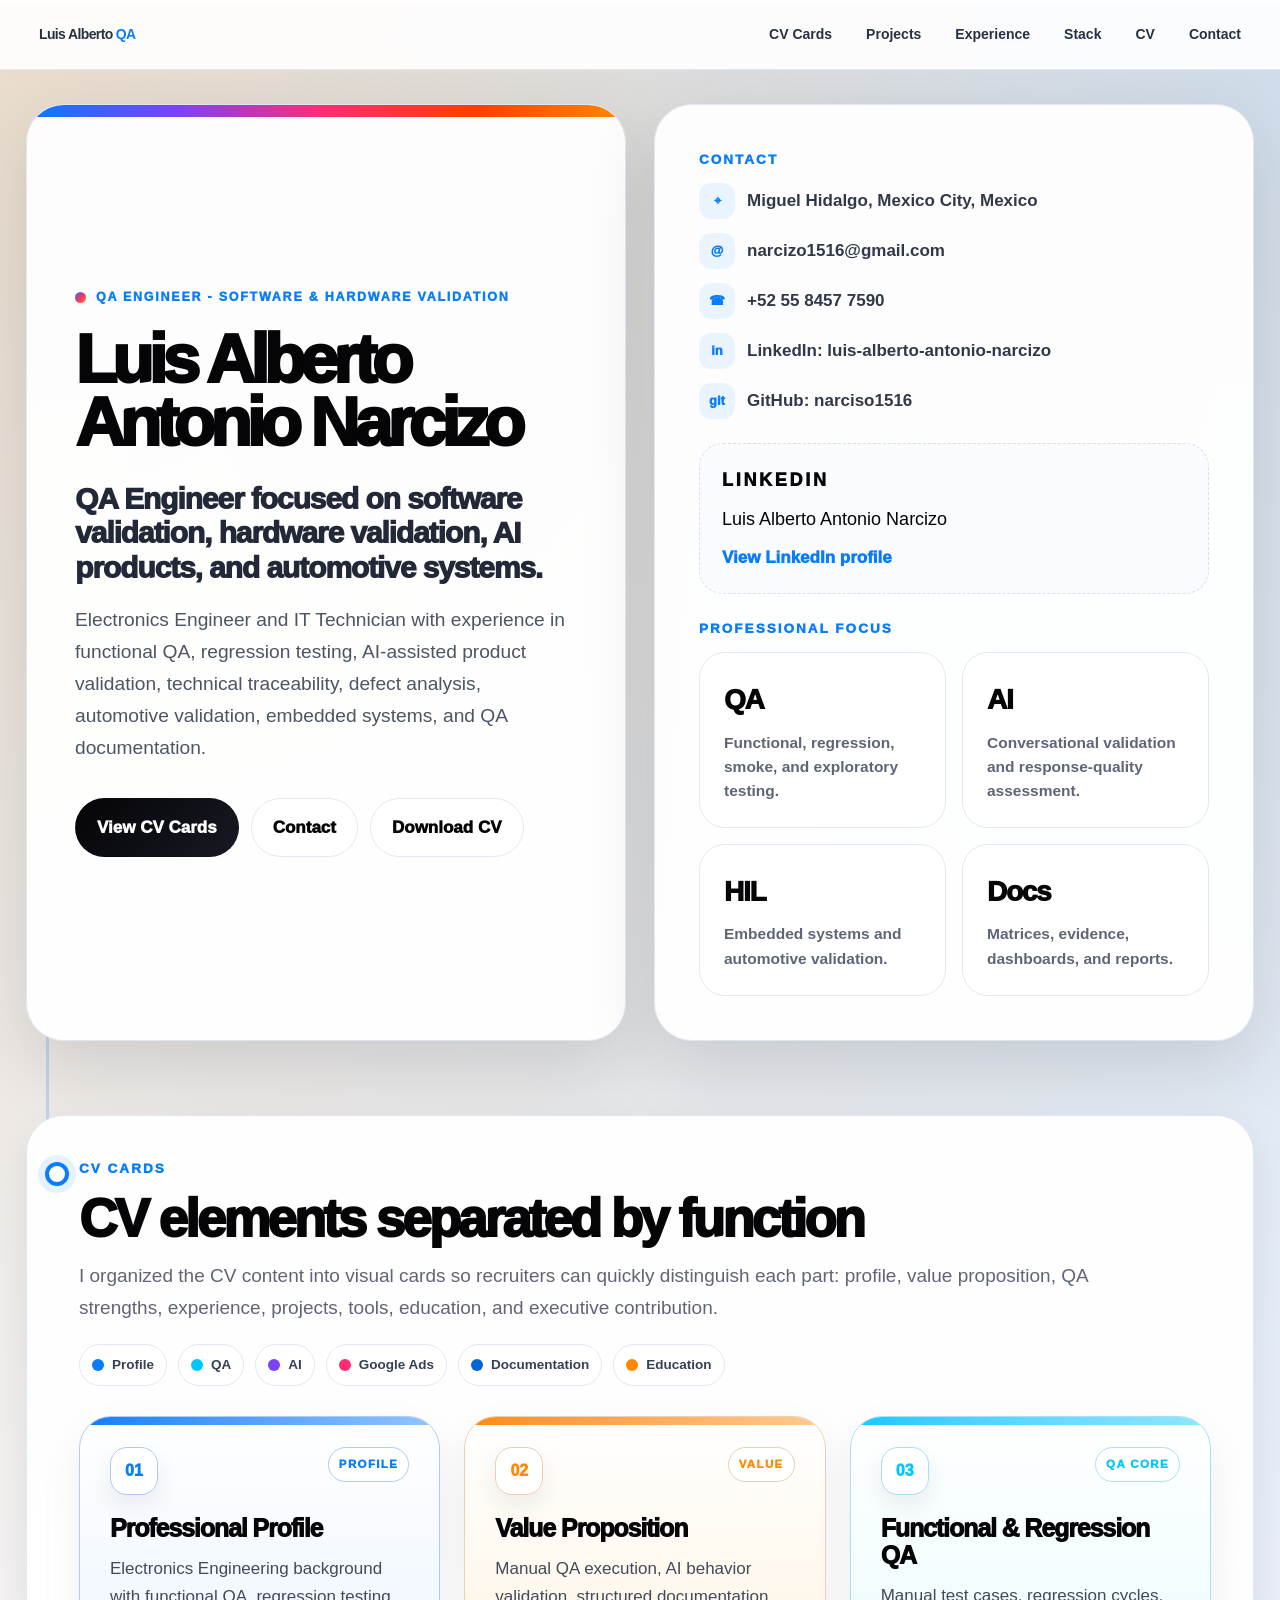
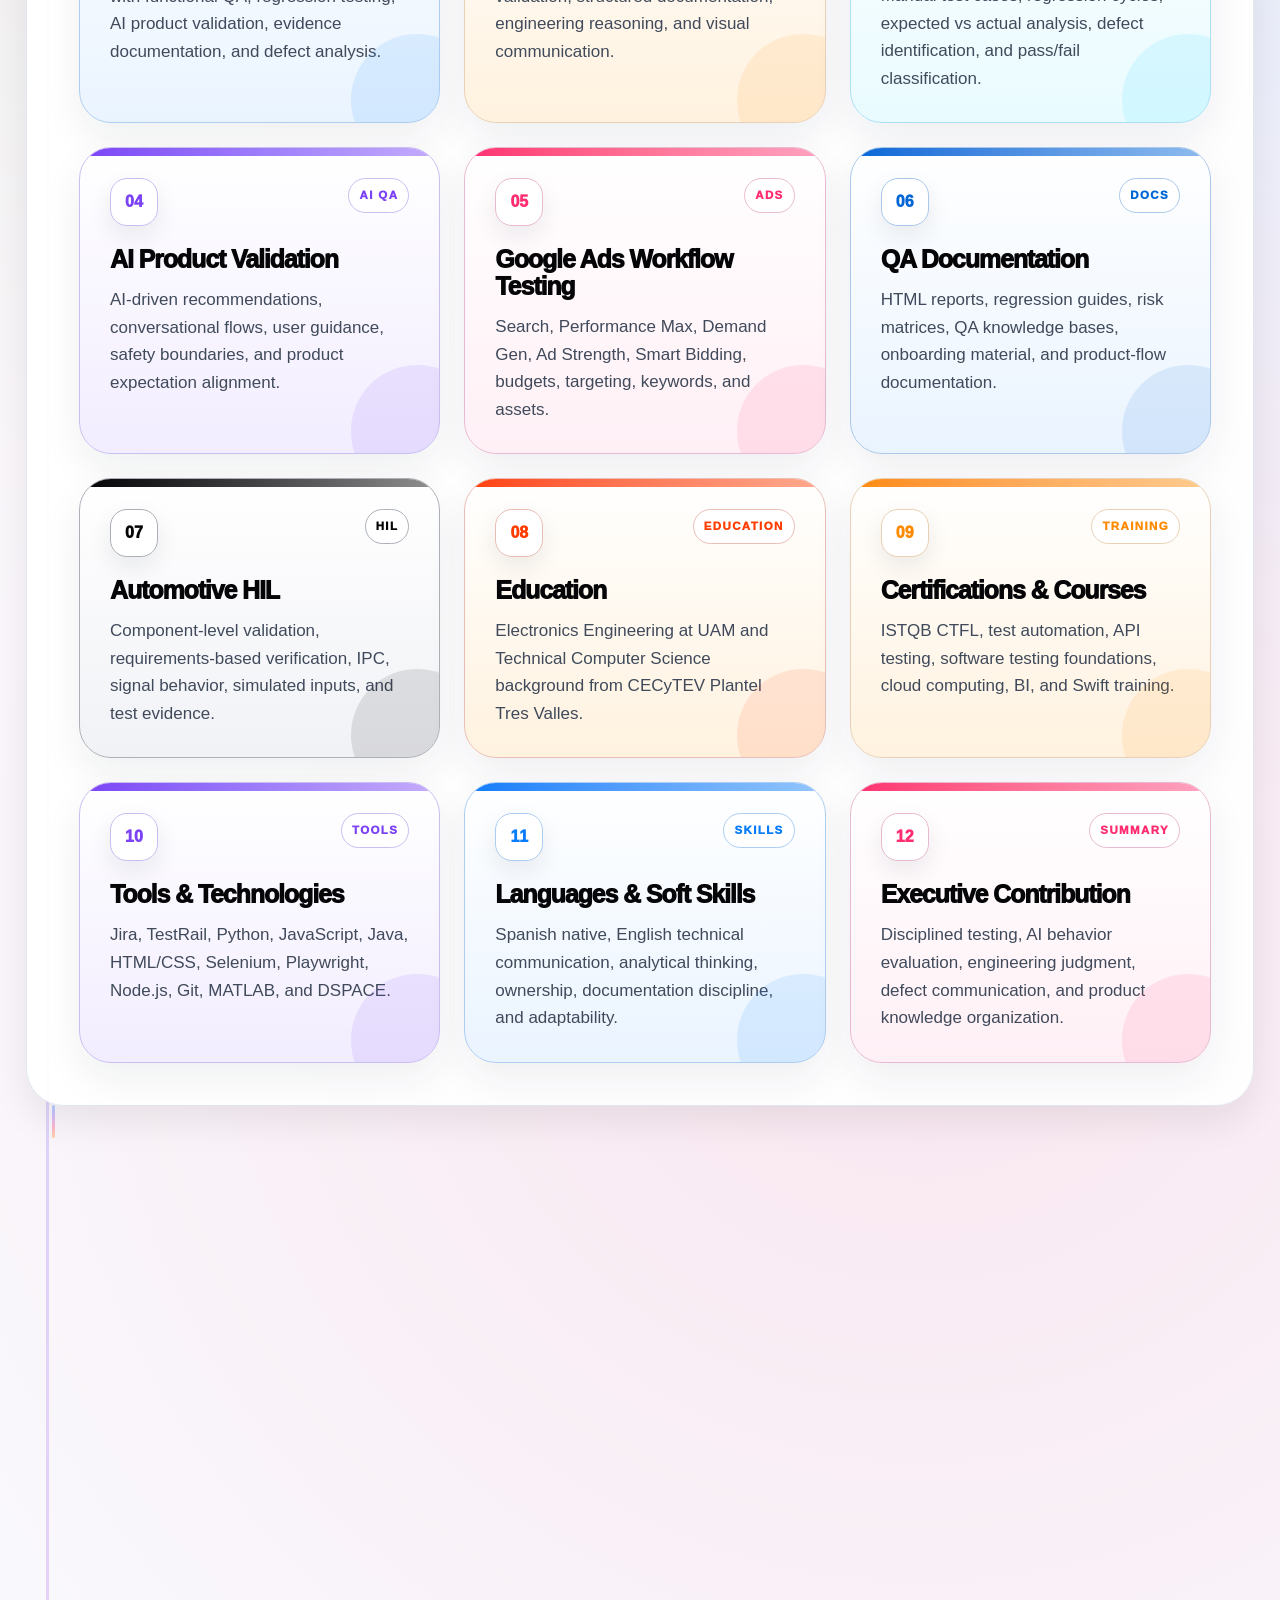
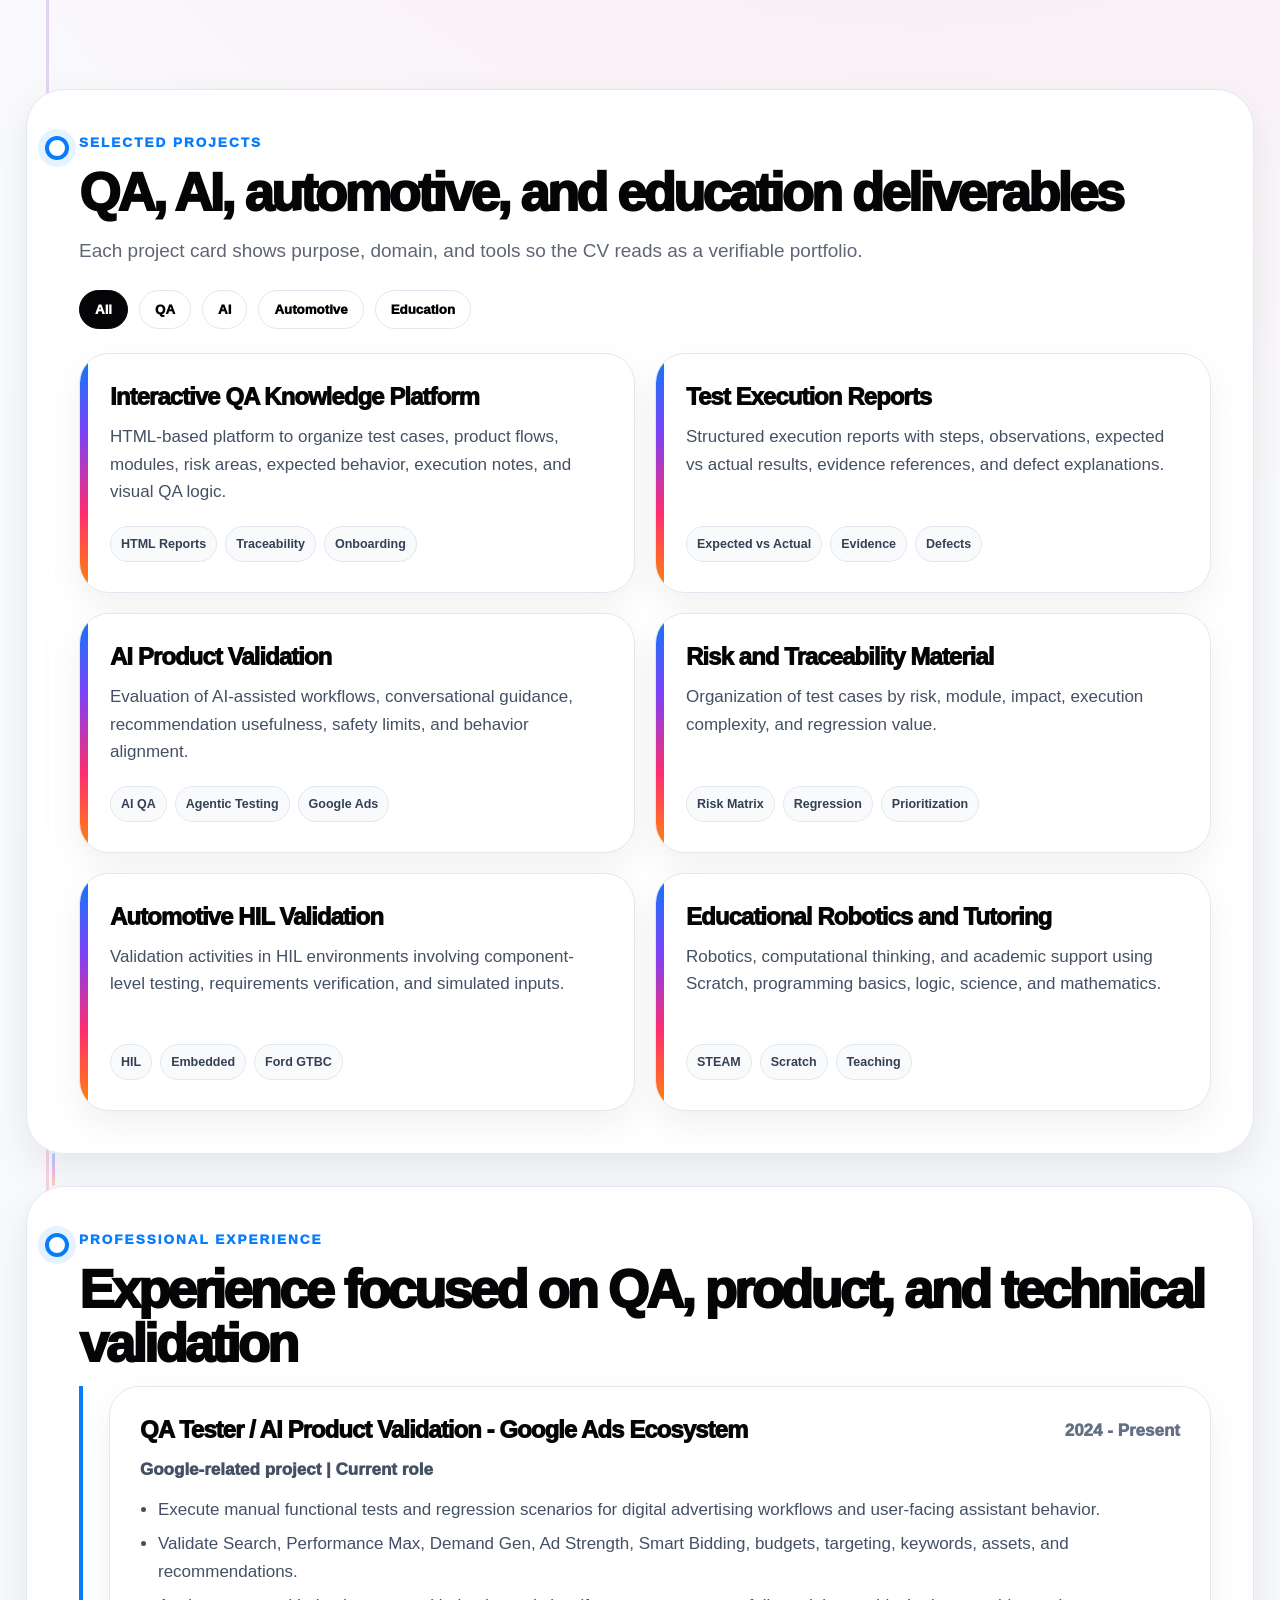
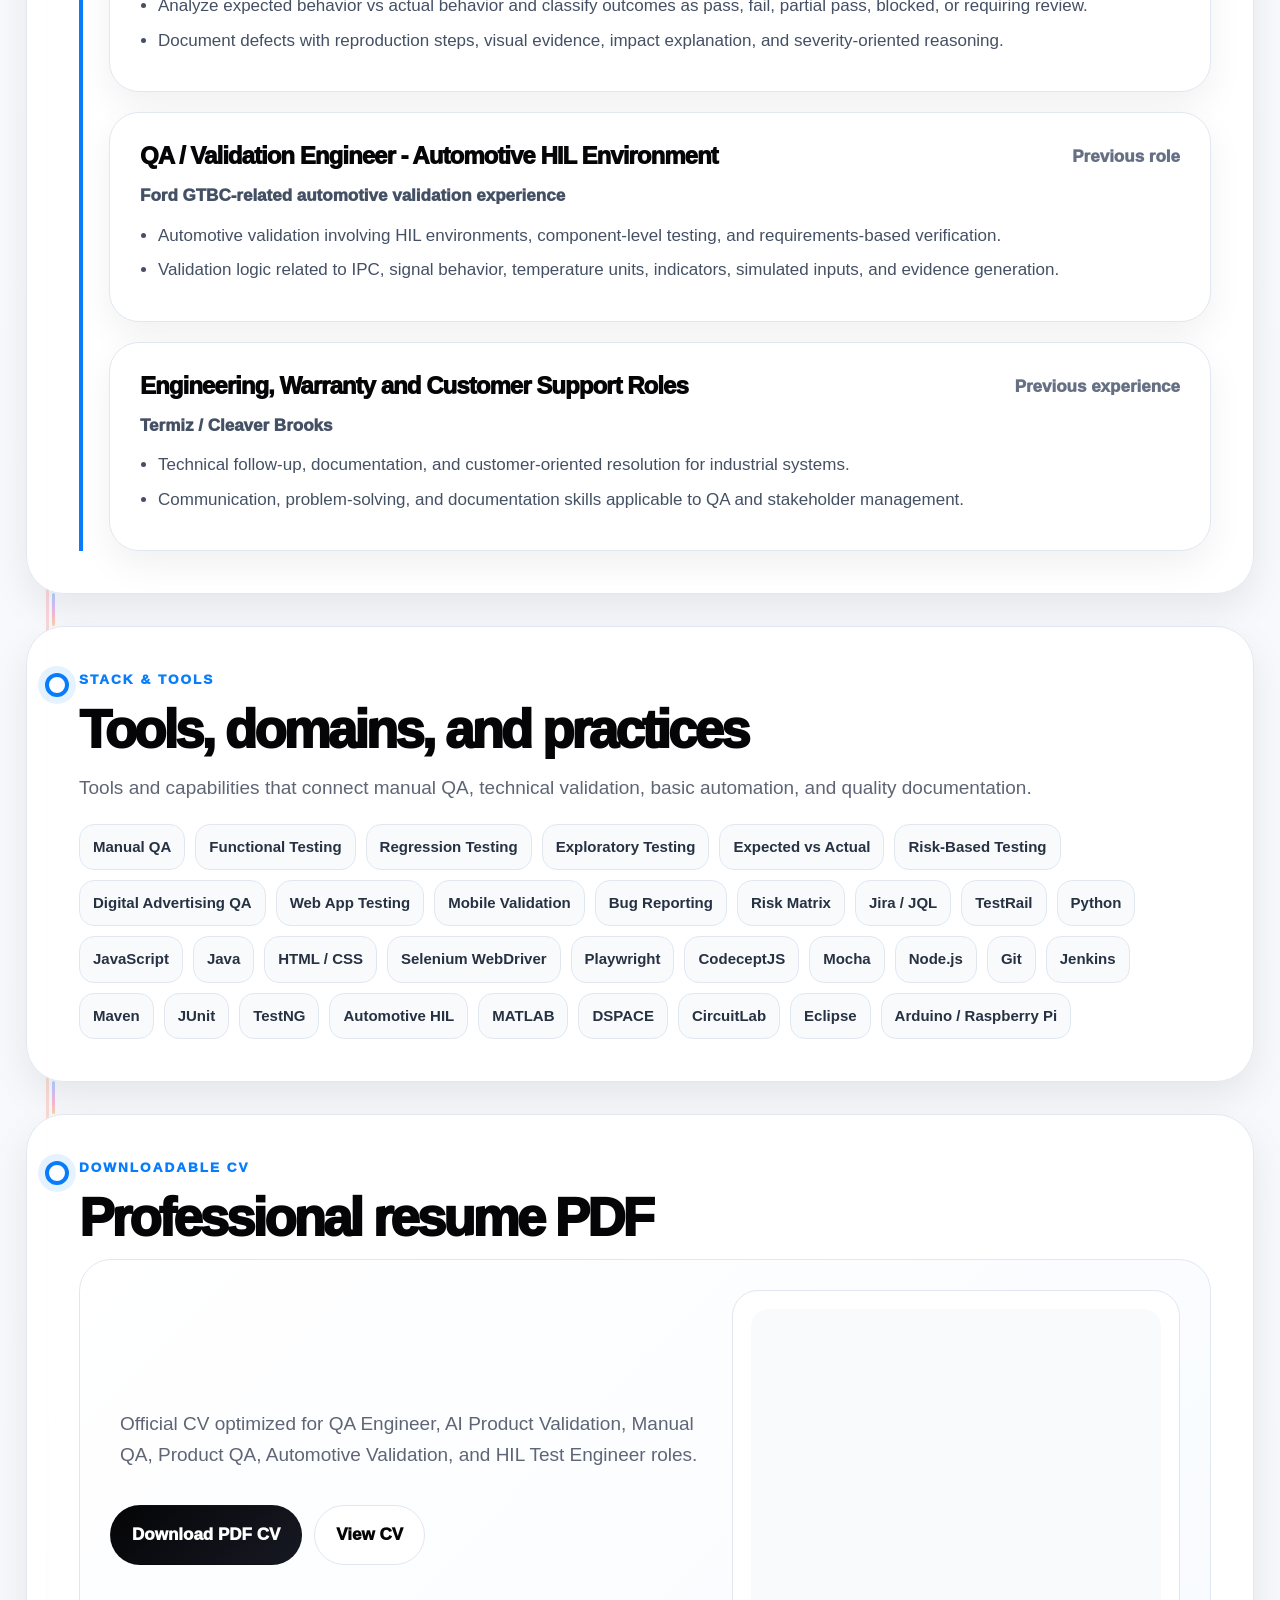
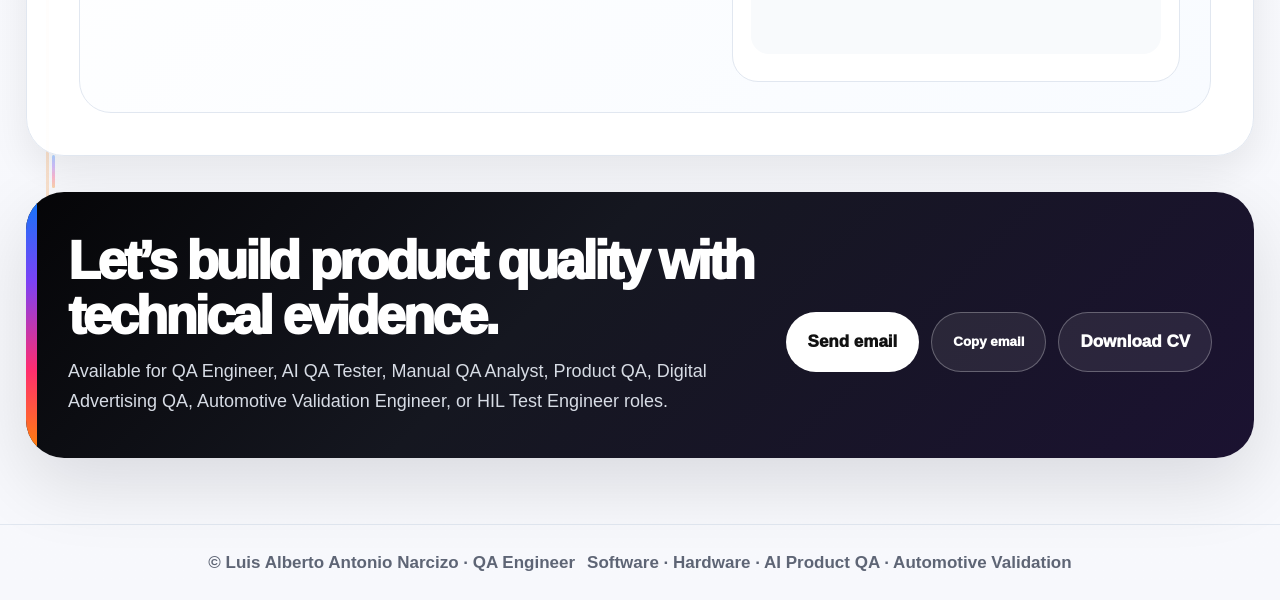
==== commit 47e580d9: "Redesign intro with large visible engineering illustrations" ====
--- a/index.html
+++ b/index.html
@@ -7,13 +7,13 @@
 <meta name="description" content="Professional portfolio for Luis Alberto Antonio Narcizo: QA Engineer, AI Product Validation, Automotive HIL, QA documentation, and software/hardware validation.">
 <style>
 :root{--jet:#050507;--ink:#121621;--muted:#5e6575;--line:#e1e7f0;--page:#f7f8fc;--blue:#087cfa;--blue2:#0066d6;--purple:#7b42f6;--pink:#ff2d70;--orange:#ff8a00;--red:#ff3d00;--cyan:#00c8ff;--soft-blue:#eaf4ff;--soft-purple:#f2edff;--soft-pink:#fff0f6;--soft-orange:#fff2df;--soft-cyan:#e9fbff;--soft-dark:#f1f2f6;--shadow:0 26px 72px rgba(10,12,18,.12);--shadow2:0 15px 38px rgba(10,12,18,.08);--max:1360px}*{box-sizing:border-box}html{scroll-behavior:smooth}body{margin:0;color:var(--ink);font-family:"Google Sans Text","Google Sans","Product Sans",Aptos,Inter,"Segoe UI",Roboto,Arial,sans-serif;background:radial-gradient(circle at 0% 0%,rgba(255,138,0,.20),transparent 30%),radial-gradient(circle at 100% 0%,rgba(8,124,250,.20),transparent 34%),radial-gradient(circle at 72% 36%,rgba(255,45,112,.10),transparent 27%),linear-gradient(180deg,#fbfcff,var(--page));font-size:17px;line-height:1.62;-webkit-font-smoothing:antialiased;overflow-x:hidden}a{color:inherit;text-decoration:none}p,h1,h2,h3{margin:0}ul{margin:0;padding-left:18px}li{margin:7px 0}
-/* Premium engineering universe intro */
-.intro{position:fixed;inset:0;z-index:9999;display:grid;place-items:center;overflow:hidden;background:radial-gradient(circle at 16% 16%,rgba(8,124,250,.46),transparent 28%),radial-gradient(circle at 78% 18%,rgba(255,45,112,.34),transparent 33%),radial-gradient(circle at 52% 92%,rgba(255,138,0,.34),transparent 35%),linear-gradient(135deg,#050507 0%,#11131a 48%,#1b1231 100%);animation:introExit 2.95s cubic-bezier(.2,.8,.2,1) forwards}.intro:before{content:"";position:absolute;inset:-18%;background-image:linear-gradient(rgba(255,255,255,.055) 1px,transparent 1px),linear-gradient(90deg,rgba(255,255,255,.055) 1px,transparent 1px);background-size:52px 52px;transform:rotate(-10deg);opacity:.36}.intro:after{content:"";position:absolute;width:780px;height:780px;border-radius:50%;border:1px solid rgba(255,255,255,.18);box-shadow:0 0 0 36px rgba(255,255,255,.025),0 0 120px rgba(8,124,250,.28);animation:cosmicPulse 2.55s ease-in-out infinite}.intro-stage{position:relative;width:min(1080px,92vw);min-height:560px;display:grid;place-items:center}.cv-ghost{position:absolute;z-index:1;width:min(760px,82vw);height:430px;border-radius:34px;background:linear-gradient(135deg,rgba(255,255,255,.11),rgba(255,255,255,.04));border:1px solid rgba(255,255,255,.15);box-shadow:0 44px 120px rgba(0,0,0,.28);transform:translateY(34px) scale(.90);opacity:0;filter:blur(10px);animation:cvGhost 2.95s ease forwards}.cv-ghost:before{content:"Luis Alberto\A QA Engineer Portfolio";white-space:pre;position:absolute;left:48px;top:46px;font-size:50px;line-height:1.02;letter-spacing:-.06em;font-weight:950;color:rgba(255,255,255,.20)}.cv-ghost:after{content:"CV Cards · Projects · Experience · Stack";position:absolute;left:50px;bottom:50px;color:rgba(255,255,255,.24);font-weight:900;letter-spacing:.04em}.intro-card{position:relative;z-index:4;width:min(690px,88vw);border:1px solid rgba(255,255,255,.22);border-radius:36px;padding:38px 42px;background:rgba(255,255,255,.085);backdrop-filter:blur(18px);box-shadow:0 36px 110px rgba(0,0,0,.36);text-align:center;color:#fff;animation:centerCard 2.55s ease forwards}.intro-visual{position:relative;width:230px;height:210px;margin:0 auto 20px}.orbit{position:absolute;inset:18px;border:2px solid rgba(255,255,255,.24);border-radius:50%;transform:rotate(-18deg);animation:orbitSpin 3.8s linear infinite}.hubble{position:absolute;left:50%;top:52%;width:128px;transform:translate(-50%,-50%) rotate(-8deg);filter:drop-shadow(0 24px 30px rgba(0,0,0,.38));animation:hubbleFloat 2.35s ease-in-out infinite}.intro-kicker{text-transform:uppercase;letter-spacing:.18em;font-size:13px;font-weight:950;color:#8fd7ff;margin-bottom:10px}.intro h2{color:#fff;font-size:clamp(34px,5vw,58px);line-height:1;letter-spacing:-.06em;margin:0 0 14px}.intro p{color:#dce7ff;font-size:18px;font-weight:740}.intro-bar{width:210px;height:6px;border-radius:999px;margin:26px auto 0;background:rgba(255,255,255,.18);overflow:hidden}.intro-bar i{display:block;height:100%;width:100%;transform-origin:left;background:linear-gradient(90deg,var(--blue),var(--purple),var(--pink),var(--orange));animation:loadBar 2.35s ease forwards}.space-icon{position:absolute;z-index:3;display:grid;place-items:center;width:88px;height:88px;border:1px solid rgba(255,255,255,.16);border-radius:27px;background:rgba(255,255,255,.08);backdrop-filter:blur(10px);box-shadow:0 18px 48px rgba(0,0,0,.24);animation:floatIcon 2.75s ease-in-out infinite}.space-icon svg{width:47px;height:47px;stroke:#fff;stroke-width:2.3;fill:none;stroke-linecap:round;stroke-linejoin:round}.space-icon i{position:absolute;inset:auto 12px 10px;height:4px;border-radius:999px;background:linear-gradient(90deg,var(--blue),var(--pink),var(--orange))}.i1{left:4%;top:12%;animation-delay:.05s}.i2{right:7%;top:9%;animation-delay:.18s}.i3{left:13%;bottom:18%;animation-delay:.28s}.i4{right:12%;bottom:16%;animation-delay:.38s}.i5{left:40%;top:2%;animation-delay:.48s}.i6{right:32%;bottom:4%;animation-delay:.58s}.i7{left:1%;top:54%;animation-delay:.68s}.i8{right:1%;top:50%;animation-delay:.78s}.i9{left:27%;top:33%;width:66px;height:66px;border-radius:22px;animation-delay:.88s}.i10{right:25%;top:36%;width:66px;height:66px;border-radius:22px;animation-delay:.98s}.i9 svg,.i10 svg{width:36px;height:36px}.star{position:absolute;width:6px;height:6px;border-radius:50%;background:#fff;box-shadow:0 0 16px #fff;opacity:.85;animation:twinkle 1.8s ease-in-out infinite}.s1{left:18%;top:8%}.s2{left:78%;top:32%;animation-delay:.3s}.s3{left:31%;bottom:8%;animation-delay:.6s}.s4{right:18%;bottom:30%;animation-delay:.9s}.s5{left:52%;top:20%;animation-delay:1.2s}.s6{right:44%;bottom:16%;animation-delay:.45s}.s7{left:7%;bottom:38%;animation-delay:.75s}.hero{animation:pageReveal 1.05s cubic-bezier(.2,.8,.2,1) 2.45s both}@keyframes introExit{0%,68%{opacity:1;visibility:visible}100%{opacity:0;visibility:hidden;pointer-events:none}}@keyframes cosmicPulse{0%,100%{transform:scale(.98);opacity:.65}50%{transform:scale(1.06);opacity:1}}@keyframes centerCard{0%{transform:translateY(32px) scale(.96);opacity:0}18%,66%{transform:none;opacity:1}100%{transform:translateY(-28px) scale(.98);opacity:0}}@keyframes cvGhost{0%,18%{opacity:0;filter:blur(10px);transform:translateY(34px) scale(.90)}56%,75%{opacity:.68;filter:blur(1.5px);transform:translateY(8px) scale(.98)}100%{opacity:0;filter:blur(0);transform:translateY(0) scale(1.03)}}@keyframes orbitSpin{to{transform:rotate(342deg)}}@keyframes hubbleFloat{0%,100%{transform:translate(-50%,-50%) rotate(-8deg)}50%{transform:translate(-50%,-58%) rotate(5deg)}}@keyframes floatIcon{0%,100%{transform:translate3d(0,0,0) rotate(-2deg);opacity:.72}50%{transform:translate3d(0,-20px,0) rotate(4deg);opacity:1}}@keyframes twinkle{0%,100%{transform:scale(.75);opacity:.45}50%{transform:scale(1.35);opacity:1}}@keyframes loadBar{from{transform:scaleX(0)}to{transform:scaleX(1)}}@keyframes pageReveal{from{opacity:0;transform:translateY(24px);filter:blur(10px)}to{opacity:1;transform:none;filter:blur(0)}}
-.scroll-progress{position:fixed;top:0;left:0;right:0;height:4px;z-index:100;background:rgba(255,255,255,.55);overflow:hidden}.scroll-progress i{display:block;height:100%;width:100%;transform:scaleX(0);transform-origin:left;background:linear-gradient(90deg,var(--blue),var(--purple),var(--pink),var(--orange));transition:transform .08s linear}.skip{position:absolute;left:-999px}.skip:focus{left:16px;top:16px;background:#fff;padding:10px 14px;border-radius:999px;z-index:99}.nav{position:sticky;top:0;z-index:50;background:rgba(255,255,255,.91);backdrop-filter:blur(18px);border-bottom:1px solid var(--line)}.nav-in{max-width:var(--max);margin:auto;padding:13px 26px;display:flex;align-items:center;justify-content:space-between;gap:16px}.brand{font-size:23px;font-weight:950;letter-spacing:-.045em;color:var(--jet)}.brand b{color:var(--blue)}.nav-links{display:flex;gap:8px;align-items:center;flex-wrap:wrap}.nav a{border:1px solid transparent;border-radius:999px;padding:9px 12px;color:#263142;font-weight:850;font-size:14px}.nav a:hover{background:#fff;border-color:var(--line);box-shadow:0 8px 22px rgba(15,23,42,.06)}.wrap{max-width:var(--max);margin:auto;padding:0 26px;position:relative}.wrap:before{content:"";position:absolute;left:46px;top:calc(100svh - 24px);bottom:88px;width:3px;border-radius:999px;background:linear-gradient(180deg,var(--blue),var(--purple),var(--pink),var(--orange));opacity:.20}.hero{min-height:calc(100svh - 61px);padding:34px 0 42px;display:grid;grid-template-columns:minmax(0,1fr) minmax(0,1fr);gap:28px;align-items:stretch}.hero-main,.side-panel,.section{background:rgba(255,255,255,.94);border:1px solid var(--line);border-radius:38px;box-shadow:var(--shadow)}.hero-main{position:relative;overflow:hidden;padding:46px 48px;display:flex;flex-direction:column;justify-content:center}.hero-main:before{content:"";position:absolute;left:0;right:0;top:0;height:12px;background:linear-gradient(90deg,var(--blue),var(--purple),var(--pink),var(--red),var(--orange))}.kicker{display:inline-flex;align-items:center;gap:10px;text-transform:uppercase;letter-spacing:.14em;font-size:12.5px;font-weight:950;color:var(--blue);margin-bottom:20px}.dot{width:11px;height:11px;border-radius:50%;background:linear-gradient(135deg,var(--blue),var(--pink),var(--orange))}h1{font-size:clamp(52px,5.35vw,78px);line-height:.92;letter-spacing:-.078em;color:var(--jet);font-weight:950;max-width:720px}h1 span{display:block}.role{margin:28px 0 18px;font-size:clamp(25px,2.35vw,34px);font-weight:950;color:#222837;line-height:1.16;letter-spacing:-.038em;max-width:720px}.hero-copy{font-size:19.2px;color:#4b5563;max-width:720px;line-height:1.66}.actions{display:flex;gap:12px;flex-wrap:wrap;margin-top:34px}.btn{display:inline-flex;align-items:center;justify-content:center;gap:9px;border-radius:999px;padding:15px 21px;font-weight:950;border:1px solid transparent;transition:.2s ease;cursor:pointer}.btn:hover{transform:translateY(-2px);box-shadow:0 16px 34px rgba(15,23,42,.14)}.btn-primary{background:linear-gradient(135deg,var(--jet),#171923);color:#fff}.btn-secondary{background:#fff;border-color:var(--line);color:var(--jet)}.btn-white{background:#fff;color:#111}.btn-outline{background:rgba(255,255,255,.08);border-color:rgba(255,255,255,.28);color:#fff}.side-panel{padding:44px;display:grid;grid-template-rows:auto auto 1fr;gap:24px}.side-block.clean{border:0;background:transparent;padding:0}.label{margin-bottom:12px;color:var(--blue);font-size:13.5px;font-weight:950;text-transform:uppercase;letter-spacing:.15em}.contact-list{display:grid;gap:14px}.contact-item{display:flex;gap:12px;align-items:center;color:#313949;font-weight:850;font-size:17px}.ico{display:grid;place-items:center;width:36px;height:36px;border-radius:12px;background:var(--soft-blue);color:var(--blue);font-weight:950;font-size:13px;flex:0 0 auto}.linkedin-box{border:1px dashed #d7deea;border-radius:24px;padding:22px;background:#f9fbff}.linkedin-box p{font-size:18px;color:var(--jet);margin-bottom:10px}.linkedin-box a{color:var(--blue);font-weight:950}.quick-grid{display:grid;grid-template-columns:repeat(2,minmax(0,1fr));gap:16px}.quick{border:1px solid var(--line);border-radius:26px;background:#fff;padding:24px;min-height:150px;display:flex;flex-direction:column;justify-content:flex-start}.quick b{font-size:28px;display:block;color:var(--jet);font-weight:950;letter-spacing:-.045em;margin-bottom:8px}.quick span{font-size:15.5px;line-height:1.56;color:var(--muted);font-weight:760}.section{margin:32px 0;padding:42px;box-shadow:var(--shadow2);position:relative;overflow:visible}.section:before{content:"";position:absolute;left:18px;top:46px;width:16px;height:16px;border-radius:50%;background:#fff;border:4px solid var(--blue);box-shadow:0 0 0 7px rgba(8,124,250,.10);z-index:2}.section:after{content:"";position:absolute;left:25px;bottom:-33px;width:3px;height:33px;border-radius:999px;background:linear-gradient(180deg,var(--blue),var(--purple),var(--pink),var(--orange));opacity:.32}.section:last-of-type:after{display:none}.section h2,.section .label,.section .desc,.section .accent,.section>.grid-3,.section>.cv-elements,.section>.legend,.section>.filters,.section>.projects,.section>.timeline,.section>.stack,.section>.cv-box{margin-left:10px}h2{font-size:clamp(34px,4.15vw,56px);line-height:1.03;letter-spacing:-.058em;color:var(--jet);margin-bottom:14px;font-weight:950}.desc{max-width:1040px;color:var(--muted);font-size:19px;line-height:1.68;font-weight:520}.accent{width:116px;height:6px;border-radius:99px;background:linear-gradient(90deg,var(--blue),var(--pink),var(--orange));margin:18px 0 24px}.cv-elements{display:grid;grid-template-columns:repeat(3,minmax(0,1fr));gap:24px;margin-top:30px}.cv-card{position:relative;overflow:hidden;background:linear-gradient(180deg,#fff,var(--soft,#f8fafc));border:1px solid color-mix(in srgb,var(--c,var(--blue)) 24%,var(--line));border-radius:32px;padding:30px;box-shadow:0 16px 40px rgba(16,24,40,.065);min-height:246px;transition:.24s ease}.cv-card:hover{transform:translateY(-6px) scale(1.012);box-shadow:0 28px 68px rgba(16,24,40,.13);border-color:color-mix(in srgb,var(--c,var(--blue)) 44%,#cbd5e1)}.cv-card:before{content:"";position:absolute;left:0;top:0;right:0;height:8px;background:linear-gradient(90deg,var(--c,var(--blue)),color-mix(in srgb,var(--c,var(--blue)) 44%,#fff))}.cv-card:after{content:"";position:absolute;right:-44px;bottom:-44px;width:132px;height:132px;border-radius:50%;background:color-mix(in srgb,var(--c,var(--blue)) 10%,transparent);pointer-events:none}.cv-card .top{display:flex;justify-content:space-between;gap:14px;align-items:flex-start;margin-bottom:20px}.num{display:grid;place-items:center;width:48px;height:48px;border-radius:17px;background:#fff;color:var(--c,var(--blue));font-weight:950;font-size:16px;box-shadow:0 10px 24px rgba(16,24,40,.08);border:1px solid color-mix(in srgb,var(--c,var(--blue)) 25%,var(--line))}.type{font-size:11.5px;letter-spacing:.12em;text-transform:uppercase;font-weight:950;color:var(--c,var(--blue));background:#fff;border:1px solid color-mix(in srgb,var(--c,var(--blue)) 24%,var(--line));border-radius:999px;padding:7px 10px}.cv-card h3{font-size:25px;line-height:1.08;color:var(--jet);margin-bottom:13px;font-weight:950;letter-spacing:-.045em}.cv-card p{color:#404a5b;font-size:17px;line-height:1.62;font-weight:540}.profile{--c:var(--blue);--soft:var(--soft-blue)}.value{--c:var(--orange);--soft:var(--soft-orange)}.qa{--c:var(--cyan);--soft:var(--soft-cyan)}.ai{--c:var(--purple);--soft:var(--soft-purple)}.ads{--c:var(--pink);--soft:var(--soft-pink)}.docs{--c:var(--blue2);--soft:var(--soft-blue)}.auto{--c:var(--jet);--soft:var(--soft-dark)}.edu{--c:var(--red);--soft:var(--soft-orange)}.cert{--c:var(--orange);--soft:var(--soft-orange)}.tools{--c:var(--purple);--soft:var(--soft-purple)}.lang{--c:var(--blue);--soft:var(--soft-blue)}.exec{--c:var(--pink);--soft:var(--soft-pink)}.legend{display:flex;flex-wrap:wrap;gap:11px;margin-top:20px}.legend span{display:inline-flex;align-items:center;gap:8px;border:1px solid var(--line);background:#fff;border-radius:999px;padding:9px 12px;font-size:13.5px;font-weight:900;color:#344054}.swatch{width:12px;height:12px;border-radius:50%;background:var(--s)}.grid-3{display:grid;grid-template-columns:repeat(3,minmax(0,1fr));gap:20px}.card,.project,.job{border:1px solid var(--line);border-radius:30px;background:#fff;padding:30px;box-shadow:0 14px 36px rgba(16,24,40,.06);transition:.24s ease}.card:hover,.project:hover,.job:hover{transform:translateY(-4px);box-shadow:0 24px 54px rgba(16,24,40,.11)}.card h3,.project h3,.job h3{font-size:24px;line-height:1.12;color:var(--jet);margin-bottom:12px;font-weight:950;letter-spacing:-.04em}.card p,.project p,.job p,.job li{color:#445064;font-size:17px;line-height:1.62}.soft-blue{background:var(--soft-blue)}.soft-purple{background:var(--soft-purple)}.soft-cyan{background:var(--soft-cyan)}.filters{display:flex;gap:11px;flex-wrap:wrap;margin:24px 0}.filter{border:1px solid var(--line);background:#fff;border-radius:999px;padding:11px 15px;font-weight:950;cursor:pointer}.filter.active{background:var(--jet);color:#fff;border-color:var(--jet)}.projects{display:grid;grid-template-columns:repeat(2,minmax(0,1fr));gap:20px}.project{position:relative;display:flex;flex-direction:column;min-height:238px;overflow:hidden}.project:before{content:"";position:absolute;left:0;top:0;bottom:0;width:8px;background:linear-gradient(180deg,var(--blue),var(--purple),var(--pink),var(--orange))}.tags{display:flex;gap:8px;flex-wrap:wrap;margin-top:auto;padding-top:20px}.tag{border:1px solid var(--line);background:#f8fafc;border-radius:999px;padding:7px 10px;font-size:12.5px;font-weight:900;color:#344054}.timeline{display:grid;gap:20px;border-left:4px solid var(--blue);padding-left:26px}.job-head{display:flex;justify-content:space-between;gap:14px;align-items:flex-start;margin-bottom:12px}.job-meta{font-weight:950;color:var(--blue);font-size:16px}.date{font-weight:950;color:#667085;white-space:nowrap}.stack{display:flex;gap:10px;flex-wrap:wrap}.stack span{border:1px solid var(--line);background:#f8fafc;border-radius:15px;padding:10px 13px;font-weight:900;color:#263142;font-size:15px}.cv-box{display:grid;grid-template-columns:1fr minmax(320px,.75fr);gap:24px;align-items:center;background:linear-gradient(135deg,#fff,#f8fbff);border:1px solid var(--line);border-radius:32px;padding:30px}.cv-preview{border:1px solid var(--line);border-radius:26px;background:#fff;padding:18px;min-height:345px}.cv-preview iframe{width:100%;height:345px;border:0;border-radius:18px;background:#f8fafc}.cta{margin:36px 0 66px;background:linear-gradient(135deg,#050507,#151720 42%,#1b1231);color:#fff;border-radius:38px;padding:42px;display:grid;grid-template-columns:1fr auto;gap:24px;align-items:center;box-shadow:var(--shadow);position:relative;overflow:hidden}.cta:before{content:"";position:absolute;inset:0 auto 0 0;width:11px;background:linear-gradient(180deg,var(--blue),var(--purple),var(--pink),var(--orange))}.cta h2{color:#fff}.cta p{color:#d7dce5;font-size:18px}footer{border-top:1px solid var(--line);padding:24px;text-align:center;color:var(--muted);font-weight:760;display:flex;justify-content:center;gap:12px;flex-wrap:wrap}.reveal{opacity:0;transform:translateY(34px) scale(.985);filter:blur(8px);transition:opacity .8s cubic-bezier(.2,.8,.2,1),transform .8s cubic-bezier(.2,.8,.2,1),filter .8s cubic-bezier(.2,.8,.2,1)}.reveal.in-view{opacity:1;transform:none;filter:blur(0)}.cv-card,.project,.job,.card,.quick{transition-delay:calc(var(--d,0)*55ms)}@media(max-width:1120px){.hero,.cv-box,.cta{grid-template-columns:1fr}.hero{min-height:auto}.side-panel{padding:32px}.cv-elements{grid-template-columns:repeat(2,minmax(0,1fr))}.grid-3,.projects{grid-template-columns:1fr}.nav a:not(.priority){display:none}.wrap:before,.section:before,.section:after{display:none}}@media(max-width:680px){body{font-size:16px}.intro-stage{min-height:500px}.space-icon{width:66px;height:66px;border-radius:20px}.space-icon svg{width:34px;height:34px}.i9,.i10{display:none}.intro-card{padding:28px}.intro-visual{width:190px;height:180px}.wrap,.nav-in{padding-left:16px;padding-right:16px}.hero-main,.side-panel,.section{border-radius:28px}.hero-main{padding:34px}.section{padding:24px}.cv-elements,.quick-grid{grid-template-columns:1fr}.cv-card{padding:24px;min-height:auto}.cta{padding:26px}.side-panel{padding:22px}.job-head{display:block}.date{display:block;margin-top:4px}h1{font-size:clamp(46px,16vw,70px)}h2{font-size:clamp(30px,11vw,44px)}}@media(prefers-reduced-motion:reduce){html{scroll-behavior:auto}.intro{animation:introExit .9s ease forwards}.space-icon,.hubble,.orbit{animation:none}.reveal{opacity:1;transform:none;filter:none;transition:none}.btn:hover,.cv-card:hover,.card:hover,.project:hover,.job:hover{transform:none}}
+/* Clear engineering intro: fewer elements, bigger illustrations, readable labels */
+.intro{position:fixed;inset:0;z-index:9999;display:grid;place-items:center;overflow:hidden;background:radial-gradient(circle at 18% 16%,rgba(8,124,250,.38),transparent 30%),radial-gradient(circle at 82% 18%,rgba(255,45,112,.30),transparent 33%),radial-gradient(circle at 50% 95%,rgba(255,138,0,.32),transparent 36%),linear-gradient(135deg,#050507 0%,#11131a 48%,#1c1131 100%);animation:introExit 3.7s cubic-bezier(.2,.8,.2,1) forwards}.intro::before{content:"";position:absolute;inset:-12%;background-image:radial-gradient(circle,rgba(255,255,255,.50) 1px,transparent 1.5px),linear-gradient(rgba(255,255,255,.055) 1px,transparent 1px),linear-gradient(90deg,rgba(255,255,255,.055) 1px,transparent 1px);background-size:120px 120px,64px 64px,64px 64px;opacity:.32;transform:rotate(-7deg)}.intro-stage{position:relative;width:min(1160px,94vw);height:min(680px,86vh);display:grid;place-items:center}.intro-panel{position:relative;z-index:4;width:min(620px,86vw);border:1px solid rgba(255,255,255,.24);border-radius:36px;padding:38px;background:rgba(255,255,255,.10);box-shadow:0 40px 130px rgba(0,0,0,.38);backdrop-filter:blur(18px);text-align:center;color:#fff;animation:introPanel 3.25s ease forwards}.intro-kicker{text-transform:uppercase;letter-spacing:.18em;font-size:13px;font-weight:950;color:#93dbff;margin-bottom:10px}.intro h2{font-size:clamp(36px,5vw,62px);line-height:.98;letter-spacing:-.065em;margin-bottom:14px}.intro p{font-size:18px;color:#dce7ff;font-weight:780}.intro-bar{width:220px;height:6px;border-radius:999px;margin:26px auto 0;background:rgba(255,255,255,.20);overflow:hidden}.intro-bar i{display:block;height:100%;width:100%;transform-origin:left;background:linear-gradient(90deg,var(--blue),var(--purple),var(--pink),var(--orange));animation:loadBar 2.85s ease forwards}.cv-preview-intro{position:absolute;z-index:2;width:min(760px,82vw);height:430px;border-radius:34px;background:linear-gradient(135deg,rgba(255,255,255,.16),rgba(255,255,255,.06));border:1px solid rgba(255,255,255,.20);box-shadow:0 48px 130px rgba(0,0,0,.30);opacity:0;transform:translateY(34px) scale(.94);animation:cvAppear 3.7s ease forwards}.cv-preview-intro::before{content:"Luis Alberto\A QA Engineer Portfolio";white-space:pre;position:absolute;left:46px;top:44px;font-size:50px;line-height:1.02;letter-spacing:-.06em;font-weight:950;color:rgba(255,255,255,.26)}.cv-preview-intro::after{content:"CV Cards · Projects · Experience · Stack";position:absolute;left:48px;bottom:48px;color:rgba(255,255,255,.32);font-weight:950;letter-spacing:.04em}.engine-card{position:absolute;z-index:5;width:176px;min-height:150px;border-radius:30px;border:1px solid rgba(255,255,255,.28);background:rgba(255,255,255,.14);box-shadow:0 24px 70px rgba(0,0,0,.30);backdrop-filter:blur(14px);display:grid;justify-items:center;align-content:center;gap:10px;color:#fff;opacity:0;animation:cardFloat 3.3s ease forwards}.engine-card svg{width:70px;height:70px;stroke:#fff;stroke-width:2.4;fill:none;stroke-linecap:round;stroke-linejoin:round}.engine-card strong{font-size:15px;font-weight:950;letter-spacing:.02em}.engine-card span{width:70%;height:5px;border-radius:999px;background:linear-gradient(90deg,var(--blue),var(--purple),var(--pink),var(--orange))}.c1{left:1%;top:7%;animation-delay:.08s}.c2{right:2%;top:8%;animation-delay:.18s}.c3{left:5%;bottom:10%;animation-delay:.28s}.c4{right:6%;bottom:10%;animation-delay:.38s}.c5{left:41%;top:0%;animation-delay:.48s}.c6{left:41%;bottom:0%;animation-delay:.58s}.c1 svg{stroke:var(--cyan)}.c2 svg{stroke:#fff}.c3 svg{stroke:var(--orange)}.c4 svg{stroke:var(--pink)}.c5 svg{stroke:#bda7ff}.c6 svg{stroke:#91dbff}.star{position:absolute;width:7px;height:7px;border-radius:50%;background:#fff;box-shadow:0 0 18px #fff;opacity:.8;animation:twinkle 1.7s ease-in-out infinite}.s1{left:21%;top:7%}.s2{right:24%;top:27%;animation-delay:.4s}.s3{left:28%;bottom:8%;animation-delay:.8s}.s4{right:20%;bottom:32%;animation-delay:1.1s}@keyframes introExit{0%,74%{opacity:1;visibility:visible}100%{opacity:0;visibility:hidden;pointer-events:none}}@keyframes introPanel{0%{opacity:0;transform:translateY(28px) scale(.96)}16%,68%{opacity:1;transform:none}100%{opacity:0;transform:translateY(-22px) scale(.98)}}@keyframes cvAppear{0%,28%{opacity:0;transform:translateY(34px) scale(.94);filter:blur(12px)}58%,80%{opacity:.72;transform:translateY(8px) scale(.99);filter:blur(1px)}100%{opacity:0;transform:translateY(0) scale(1.03);filter:blur(0)}}@keyframes cardFloat{0%{opacity:0;transform:translateY(26px) scale(.88)}18%,78%{opacity:1}50%{transform:translateY(-12px) scale(1)}100%{opacity:0;transform:translateY(-34px) scale(.96)}}@keyframes twinkle{0%,100%{opacity:.45;transform:scale(.8)}50%{opacity:1;transform:scale(1.3)}}@keyframes loadBar{from{transform:scaleX(0)}to{transform:scaleX(1)}}
+.scroll-progress{position:fixed;top:0;left:0;right:0;height:4px;z-index:100;background:rgba(255,255,255,.55);overflow:hidden}.scroll-progress i{display:block;height:100%;width:100%;transform:scaleX(0);transform-origin:left;background:linear-gradient(90deg,var(--blue),var(--purple),var(--pink),var(--orange));transition:transform .08s linear}.skip{position:absolute;left:-999px}.skip:focus{left:16px;top:16px;background:#fff;padding:10px 14px;border-radius:999px;z-index:99}.nav{position:sticky;top:0;z-index:50;background:rgba(255,255,255,.91);backdrop-filter:blur(18px);border-bottom:1px solid var(--line)}.nav-in{max-width:var(--max);margin:auto;padding:13px 26px;display:flex;align-items:center;justify-content:space-between;gap:16px}.brand{font-size:23px;font-weight:950;letter-spacing:-.045em;color:var(--jet)}.brand b{color:var(--blue)}.nav-links{display:flex;gap:8px;align-items:center;flex-wrap:wrap}.nav a{border:1px solid transparent;border-radius:999px;padding:9px 12px;color:#263142;font-weight:850;font-size:14px}.nav a:hover{background:#fff;border-color:var(--line);box-shadow:0 8px 22px rgba(15,23,42,.06)}.wrap{max-width:var(--max);margin:auto;padding:0 26px;position:relative}.wrap:before{content:"";position:absolute;left:46px;top:calc(100svh - 24px);bottom:88px;width:3px;border-radius:999px;background:linear-gradient(180deg,var(--blue),var(--purple),var(--pink),var(--orange));opacity:.20}.hero{min-height:calc(100svh - 61px);padding:34px 0 42px;display:grid;grid-template-columns:minmax(0,1fr) minmax(0,1fr);gap:28px;align-items:stretch;animation:pageReveal 1s cubic-bezier(.2,.8,.2,1) 3.05s both}.hero-main,.side-panel,.section{background:rgba(255,255,255,.94);border:1px solid var(--line);border-radius:38px;box-shadow:var(--shadow)}.hero-main{position:relative;overflow:hidden;padding:46px 48px;display:flex;flex-direction:column;justify-content:center}.hero-main:before{content:"";position:absolute;left:0;right:0;top:0;height:12px;background:linear-gradient(90deg,var(--blue),var(--purple),var(--pink),var(--red),var(--orange))}.kicker{display:inline-flex;align-items:center;gap:10px;text-transform:uppercase;letter-spacing:.14em;font-size:12.5px;font-weight:950;color:var(--blue);margin-bottom:20px}.dot{width:11px;height:11px;border-radius:50%;background:linear-gradient(135deg,var(--blue),var(--pink),var(--orange))}h1{font-size:clamp(52px,5.35vw,78px);line-height:.92;letter-spacing:-.078em;color:var(--jet);font-weight:950;max-width:720px}h1 span{display:block}.role{margin:28px 0 18px;font-size:clamp(25px,2.35vw,34px);font-weight:950;color:#222837;line-height:1.16;letter-spacing:-.038em;max-width:720px}.hero-copy{font-size:19.2px;color:#4b5563;max-width:720px;line-height:1.66}.actions{display:flex;gap:12px;flex-wrap:wrap;margin-top:34px}.btn{display:inline-flex;align-items:center;justify-content:center;gap:9px;border-radius:999px;padding:15px 21px;font-weight:950;border:1px solid transparent;transition:.2s ease;cursor:pointer}.btn:hover{transform:translateY(-2px);box-shadow:0 16px 34px rgba(15,23,42,.14)}.btn-primary{background:linear-gradient(135deg,var(--jet),#171923);color:#fff}.btn-secondary{background:#fff;border-color:var(--line);color:var(--jet)}.btn-white{background:#fff;color:#111}.btn-outline{background:rgba(255,255,255,.08);border-color:rgba(255,255,255,.28);color:#fff}.side-panel{padding:44px;display:grid;grid-template-rows:auto auto 1fr;gap:24px}.side-block.clean{border:0;background:transparent;padding:0}.label{margin-bottom:12px;color:var(--blue);font-size:13.5px;font-weight:950;text-transform:uppercase;letter-spacing:.15em}.contact-list{display:grid;gap:14px}.contact-item{display:flex;gap:12px;align-items:center;color:#313949;font-weight:850;font-size:17px}.ico{display:grid;place-items:center;width:36px;height:36px;border-radius:12px;background:var(--soft-blue);color:var(--blue);font-weight:950;font-size:13px;flex:0 0 auto}.linkedin-box{border:1px dashed #d7deea;border-radius:24px;padding:22px;background:#f9fbff}.linkedin-box p{font-size:18px;color:var(--jet);margin-bottom:10px}.linkedin-box a{color:var(--blue);font-weight:950}.quick-grid{display:grid;grid-template-columns:repeat(2,minmax(0,1fr));gap:16px}.quick{border:1px solid var(--line);border-radius:26px;background:#fff;padding:24px;min-height:150px;display:flex;flex-direction:column;justify-content:flex-start}.quick b{font-size:28px;display:block;color:var(--jet);font-weight:950;letter-spacing:-.045em;margin-bottom:8px}.quick span{font-size:15.5px;line-height:1.56;color:var(--muted);font-weight:760}.section{margin:32px 0;padding:42px;box-shadow:var(--shadow2);position:relative;overflow:visible}.section:before{content:"";position:absolute;left:18px;top:46px;width:16px;height:16px;border-radius:50%;background:#fff;border:4px solid var(--blue);box-shadow:0 0 0 7px rgba(8,124,250,.10);z-index:2}.section:after{content:"";position:absolute;left:25px;bottom:-33px;width:3px;height:33px;border-radius:999px;background:linear-gradient(180deg,var(--blue),var(--purple),var(--pink),var(--orange));opacity:.32}.section:last-of-type:after{display:none}.section h2,.section .label,.section .desc,.section .accent,.section>.grid-3,.section>.cv-elements,.section>.legend,.section>.filters,.section>.projects,.section>.timeline,.section>.stack,.section>.cv-box{margin-left:10px}h2{font-size:clamp(34px,4.15vw,56px);line-height:1.03;letter-spacing:-.058em;color:var(--jet);margin-bottom:14px;font-weight:950}.desc{max-width:1040px;color:var(--muted);font-size:19px;line-height:1.68;font-weight:520}.accent{width:116px;height:6px;border-radius:99px;background:linear-gradient(90deg,var(--blue),var(--pink),var(--orange));margin:18px 0 24px}.cv-elements{display:grid;grid-template-columns:repeat(3,minmax(0,1fr));gap:24px;margin-top:30px}.cv-card{position:relative;overflow:hidden;background:linear-gradient(180deg,#fff,var(--soft,#f8fafc));border:1px solid color-mix(in srgb,var(--c,var(--blue)) 24%,var(--line));border-radius:32px;padding:30px;box-shadow:0 16px 40px rgba(16,24,40,.065);min-height:246px;transition:.24s ease}.cv-card:hover{transform:translateY(-6px) scale(1.012);box-shadow:0 28px 68px rgba(16,24,40,.13);border-color:color-mix(in srgb,var(--c,var(--blue)) 44%,#cbd5e1)}.cv-card:before{content:"";position:absolute;left:0;top:0;right:0;height:8px;background:linear-gradient(90deg,var(--c,var(--blue)),color-mix(in srgb,var(--c,var(--blue)) 44%,#fff))}.cv-card:after{content:"";position:absolute;right:-44px;bottom:-44px;width:132px;height:132px;border-radius:50%;background:color-mix(in srgb,var(--c,var(--blue)) 10%,transparent);pointer-events:none}.cv-card .top{display:flex;justify-content:space-between;gap:14px;align-items:flex-start;margin-bottom:20px}.num{display:grid;place-items:center;width:48px;height:48px;border-radius:17px;background:#fff;color:var(--c,var(--blue));font-weight:950;font-size:16px;box-shadow:0 10px 24px rgba(16,24,40,.08);border:1px solid color-mix(in srgb,var(--c,var(--blue)) 25%,var(--line))}.type{font-size:11.5px;letter-spacing:.12em;text-transform:uppercase;font-weight:950;color:var(--c,var(--blue));background:#fff;border:1px solid color-mix(in srgb,var(--c,var(--blue)) 24%,var(--line));border-radius:999px;padding:7px 10px}.cv-card h3{font-size:25px;line-height:1.08;color:var(--jet);margin-bottom:13px;font-weight:950;letter-spacing:-.045em}.cv-card p{color:#404a5b;font-size:17px;line-height:1.62;font-weight:540}.profile{--c:var(--blue);--soft:var(--soft-blue)}.value{--c:var(--orange);--soft:var(--soft-orange)}.qa{--c:var(--cyan);--soft:var(--soft-cyan)}.ai{--c:var(--purple);--soft:var(--soft-purple)}.ads{--c:var(--pink);--soft:var(--soft-pink)}.docs{--c:var(--blue2);--soft:var(--soft-blue)}.auto{--c:var(--jet);--soft:var(--soft-dark)}.edu{--c:var(--red);--soft:var(--soft-orange)}.cert{--c:var(--orange);--soft:var(--soft-orange)}.tools{--c:var(--purple);--soft:var(--soft-purple)}.lang{--c:var(--blue);--soft:var(--soft-blue)}.exec{--c:var(--pink);--soft:var(--soft-pink)}.legend{display:flex;flex-wrap:wrap;gap:11px;margin-top:20px}.legend span{display:inline-flex;align-items:center;gap:8px;border:1px solid var(--line);background:#fff;border-radius:999px;padding:9px 12px;font-size:13.5px;font-weight:900;color:#344054}.swatch{width:12px;height:12px;border-radius:50%;background:var(--s)}.grid-3{display:grid;grid-template-columns:repeat(3,minmax(0,1fr));gap:20px}.card,.project,.job{border:1px solid var(--line);border-radius:30px;background:#fff;padding:30px;box-shadow:0 14px 36px rgba(16,24,40,.06);transition:.24s ease}.card:hover,.project:hover,.job:hover{transform:translateY(-4px);box-shadow:0 24px 54px rgba(16,24,40,.11)}.card h3,.project h3,.job h3{font-size:24px;line-height:1.12;color:var(--jet);margin-bottom:12px;font-weight:950;letter-spacing:-.04em}.card p,.project p,.job p,.job li{color:#445064;font-size:17px;line-height:1.62}.soft-blue{background:var(--soft-blue)}.soft-purple{background:var(--soft-purple)}.soft-cyan{background:var(--soft-cyan)}.filters{display:flex;gap:11px;flex-wrap:wrap;margin:24px 0}.filter{border:1px solid var(--line);background:#fff;border-radius:999px;padding:11px 15px;font-weight:950;cursor:pointer}.filter.active{background:var(--jet);color:#fff;border-color:var(--jet)}.projects{display:grid;grid-template-columns:repeat(2,minmax(0,1fr));gap:20px}.project{position:relative;display:flex;flex-direction:column;min-height:238px;overflow:hidden}.project:before{content:"";position:absolute;left:0;top:0;bottom:0;width:8px;background:linear-gradient(180deg,var(--blue),var(--purple),var(--pink),var(--orange))}.tags{display:flex;gap:8px;flex-wrap:wrap;margin-top:auto;padding-top:20px}.tag{border:1px solid var(--line);background:#f8fafc;border-radius:999px;padding:7px 10px;font-size:12.5px;font-weight:900;color:#344054}.timeline{display:grid;gap:20px;border-left:4px solid var(--blue);padding-left:26px}.job-head{display:flex;justify-content:space-between;gap:14px;align-items:flex-start;margin-bottom:12px}.job-meta{font-weight:950;color:var(--blue);font-size:16px}.date{font-weight:950;color:#667085;white-space:nowrap}.stack{display:flex;gap:10px;flex-wrap:wrap}.stack span{border:1px solid var(--line);background:#f8fafc;border-radius:15px;padding:10px 13px;font-weight:900;color:#263142;font-size:15px}.cv-box{display:grid;grid-template-columns:1fr minmax(320px,.75fr);gap:24px;align-items:center;background:linear-gradient(135deg,#fff,#f8fbff);border:1px solid var(--line);border-radius:32px;padding:30px}.cv-preview{border:1px solid var(--line);border-radius:26px;background:#fff;padding:18px;min-height:345px}.cv-preview iframe{width:100%;height:345px;border:0;border-radius:18px;background:#f8fafc}.cta{margin:36px 0 66px;background:linear-gradient(135deg,#050507,#151720 42%,#1b1231);color:#fff;border-radius:38px;padding:42px;display:grid;grid-template-columns:1fr auto;gap:24px;align-items:center;box-shadow:var(--shadow);position:relative;overflow:hidden}.cta:before{content:"";position:absolute;inset:0 auto 0 0;width:11px;background:linear-gradient(180deg,var(--blue),var(--purple),var(--pink),var(--orange))}.cta h2{color:#fff}.cta p{color:#d7dce5;font-size:18px}footer{border-top:1px solid var(--line);padding:24px;text-align:center;color:var(--muted);font-weight:760;display:flex;justify-content:center;gap:12px;flex-wrap:wrap}.reveal{opacity:0;transform:translateY(34px) scale(.985);filter:blur(8px);transition:opacity .8s cubic-bezier(.2,.8,.2,1),transform .8s cubic-bezier(.2,.8,.2,1),filter .8s cubic-bezier(.2,.8,.2,1)}.reveal.in-view{opacity:1;transform:none;filter:blur(0)}.cv-card,.project,.job,.card,.quick{transition-delay:calc(var(--d,0)*55ms)}@media(max-width:1120px){.hero,.cv-box,.cta{grid-template-columns:1fr}.hero{min-height:auto}.side-panel{padding:32px}.cv-elements{grid-template-columns:repeat(2,minmax(0,1fr))}.grid-3,.projects{grid-template-columns:1fr}.nav a:not(.priority){display:none}.wrap:before,.section:before,.section:after{display:none}.intro-stage{height:min(720px,90vh)}.engine-card{width:144px;min-height:128px}.engine-card svg{width:56px;height:56px}.c5,.c6{display:none}}@media(max-width:680px){body{font-size:16px}.intro-stage{height:90vh}.engine-card{width:116px;min-height:108px;border-radius:22px}.engine-card svg{width:44px;height:44px}.engine-card strong{font-size:12px}.c3,.c4{bottom:3%}.intro-panel{padding:28px}.wrap,.nav-in{padding-left:16px;padding-right:16px}.hero-main,.side-panel,.section{border-radius:28px}.hero-main{padding:34px}.section{padding:24px}.cv-elements,.quick-grid{grid-template-columns:1fr}.cv-card{padding:24px;min-height:auto}.cta{padding:26px}.side-panel{padding:22px}.job-head{display:block}.date{display:block;margin-top:4px}h1{font-size:clamp(46px,16vw,70px)}h2{font-size:clamp(30px,11vw,44px)}}@media(prefers-reduced-motion:reduce){html{scroll-behavior:auto}.intro{animation:introExit .9s ease forwards}.engine-card{animation:none;opacity:1}.reveal{opacity:1;transform:none;filter:none;transition:none}.btn:hover,.cv-card:hover,.card:hover,.project:hover,.job:hover{transform:none}}
 </style>
 </head>
 <body>
-<div class="intro" aria-hidden="true"><div class="intro-stage"><div class="cv-ghost"></div><span class="star s1"></span><span class="star s2"></span><span class="star s3"></span><span class="star s4"></span><span class="star s5"></span><span class="star s6"></span><span class="star s7"></span><div class="space-icon i1"><svg viewBox="0 0 64 64"><rect x="16" y="16" width="32" height="32" rx="6"/><path d="M24 2v12M40 2v12M24 50v12M40 50v12M2 24h12M2 40h12M50 24h12M50 40h12"/><rect x="26" y="26" width="12" height="12" rx="2"/></svg><i></i></div><div class="space-icon i2"><svg viewBox="0 0 64 64"><path d="M32 6v10M32 48v10M6 32h10M48 32h10M14 14l7 7M43 43l7 7M50 14l-7 7M21 43l-7 7"/><circle cx="32" cy="32" r="13"/></svg><i></i></div><div class="space-icon i3"><svg viewBox="0 0 64 64"><path d="M14 44h36M20 36h24M24 28h16"/><path d="M18 50L32 10l14 40"/><circle cx="32" cy="20" r="4"/></svg><i></i></div><div class="space-icon i4"><svg viewBox="0 0 64 64"><path d="M20 18l-12 14 12 14M44 18l12 14-12 14M38 12L26 52"/></svg><i></i></div><div class="space-icon i5"><svg viewBox="0 0 64 64"><path d="M8 36c16-24 32-24 48 0"/><circle cx="32" cy="34" r="8"/><path d="M18 20h28M24 12h16"/></svg><i></i></div><div class="space-icon i6"><svg viewBox="0 0 64 64"><circle cx="32" cy="32" r="6"/><ellipse cx="32" cy="32" rx="24" ry="10"/><ellipse cx="32" cy="32" rx="24" ry="10" transform="rotate(60 32 32)"/><ellipse cx="32" cy="32" rx="24" ry="10" transform="rotate(120 32 32)"/></svg><i></i></div><div class="space-icon i7"><svg viewBox="0 0 64 64"><path d="M14 44h36M18 44V22h12v22M34 44V14h12v30"/><path d="M22 28h4M38 22h4"/></svg><i></i></div><div class="space-icon i8"><svg viewBox="0 0 64 64"><path d="M22 46L10 34l12-12M42 18l12 12-12 12"/><path d="M30 52l8-40"/></svg><i></i></div><div class="space-icon i9"><svg viewBox="0 0 64 64"><path d="M18 14h28v36H18z"/><path d="M24 24h16M24 32h16M24 40h10"/></svg><i></i></div><div class="space-icon i10"><svg viewBox="0 0 64 64"><path d="M32 8l8 16 16 8-16 8-8 16-8-16-16-8 16-8z"/><circle cx="32" cy="32" r="5"/></svg><i></i></div><div class="intro-card"><div class="intro-visual"><div class="orbit"></div><svg class="hubble" viewBox="0 0 240 240" role="img" aria-label="Space telescope illustration"><defs><linearGradient id="g1" x1="0" y1="0" x2="1" y2="1"><stop offset="0" stop-color="#087cfa"/><stop offset=".45" stop-color="#7b42f6"/><stop offset="1" stop-color="#ff8a00"/></linearGradient></defs><rect x="88" y="68" width="64" height="104" rx="16" fill="#ffffff"/><rect x="100" y="82" width="40" height="76" rx="10" fill="url(#g1)"/><rect x="26" y="94" width="62" height="52" rx="8" fill="#dfe6ef"/><rect x="152" y="94" width="62" height="52" rx="8" fill="#dfe6ef"/><circle cx="120" cy="120" r="24" fill="#050507"/><circle cx="120" cy="120" r="12" fill="#00c8ff"/><path d="M95 58h50l-12 20h-26z" fill="#ff2d70"/><path d="M95 182h50l-12-20h-26z" fill="#ff8a00"/></svg></div><div class="intro-kicker">Engineering · QA · AI Validation</div><h2>Launching Quality Systems</h2><p>Software, hardware and product validation with technical evidence.</p><div class="intro-bar"><i></i></div></div></div></div>
+<div class="intro" aria-hidden="true"><div class="intro-stage"><div class="cv-preview-intro"></div><span class="star s1"></span><span class="star s2"></span><span class="star s3"></span><span class="star s4"></span><div class="engine-card c1"><svg viewBox="0 0 64 64"><rect x="16" y="16" width="32" height="32" rx="6"/><path d="M24 3v11M40 3v11M24 50v11M40 50v11M3 24h11M3 40h11M50 24h11M50 40h11"/><rect x="26" y="26" width="12" height="12" rx="2"/></svg><strong>Microchip</strong><span></span></div><div class="engine-card c2"><svg viewBox="0 0 64 64"><path d="M20 18l-12 14 12 14M44 18l12 14-12 14M38 12L26 52"/></svg><strong>Code</strong><span></span></div><div class="engine-card c3"><svg viewBox="0 0 64 64"><path d="M14 44h36M20 36h24M24 28h16"/><path d="M18 50L32 10l14 40"/><circle cx="32" cy="20" r="4"/></svg><strong>Electronics</strong><span></span></div><div class="engine-card c4"><svg viewBox="0 0 64 64"><path d="M18 14h28v36H18z"/><path d="M24 24h16M24 32h16M24 40h10"/><path d="M16 50l-6 6M48 50l6 6"/></svg><strong>Test Plan</strong><span></span></div><div class="engine-card c5"><svg viewBox="0 0 64 64"><circle cx="32" cy="32" r="6"/><ellipse cx="32" cy="32" rx="24" ry="10"/><ellipse cx="32" cy="32" rx="24" ry="10" transform="rotate(60 32 32)"/><ellipse cx="32" cy="32" rx="24" ry="10" transform="rotate(120 32 32)"/></svg><strong>AI / Systems</strong><span></span></div><div class="engine-card c6"><svg viewBox="0 0 64 64"><path d="M8 36c16-24 32-24 48 0"/><circle cx="32" cy="34" r="8"/><path d="M18 20h28M24 12h16"/></svg><strong>Signal QA</strong><span></span></div><div class="intro-panel"><div class="intro-kicker">Engineering · QA · AI Validation</div><h2>Launching Quality Systems</h2><p>Clear software, hardware and product validation.</p><div class="intro-bar"><i></i></div></div></div></div>
 <div class="scroll-progress" aria-hidden="true"><i id="scrollBar"></i></div>
 <a class="skip" href="#main">Skip to content</a>
 <nav class="nav"><div class="nav-in"><a class="brand" href="#top">Luis Alberto <b>QA</b></a><div class="nav-links"><a class="priority" href="#cards">CV Cards</a><a href="#projects">Projects</a><a href="#experience">Experience</a><a href="#stack">Stack</a><a class="priority" href="#cv">CV</a><a class="priority" href="#contact">Contact</a></div></div></nav>
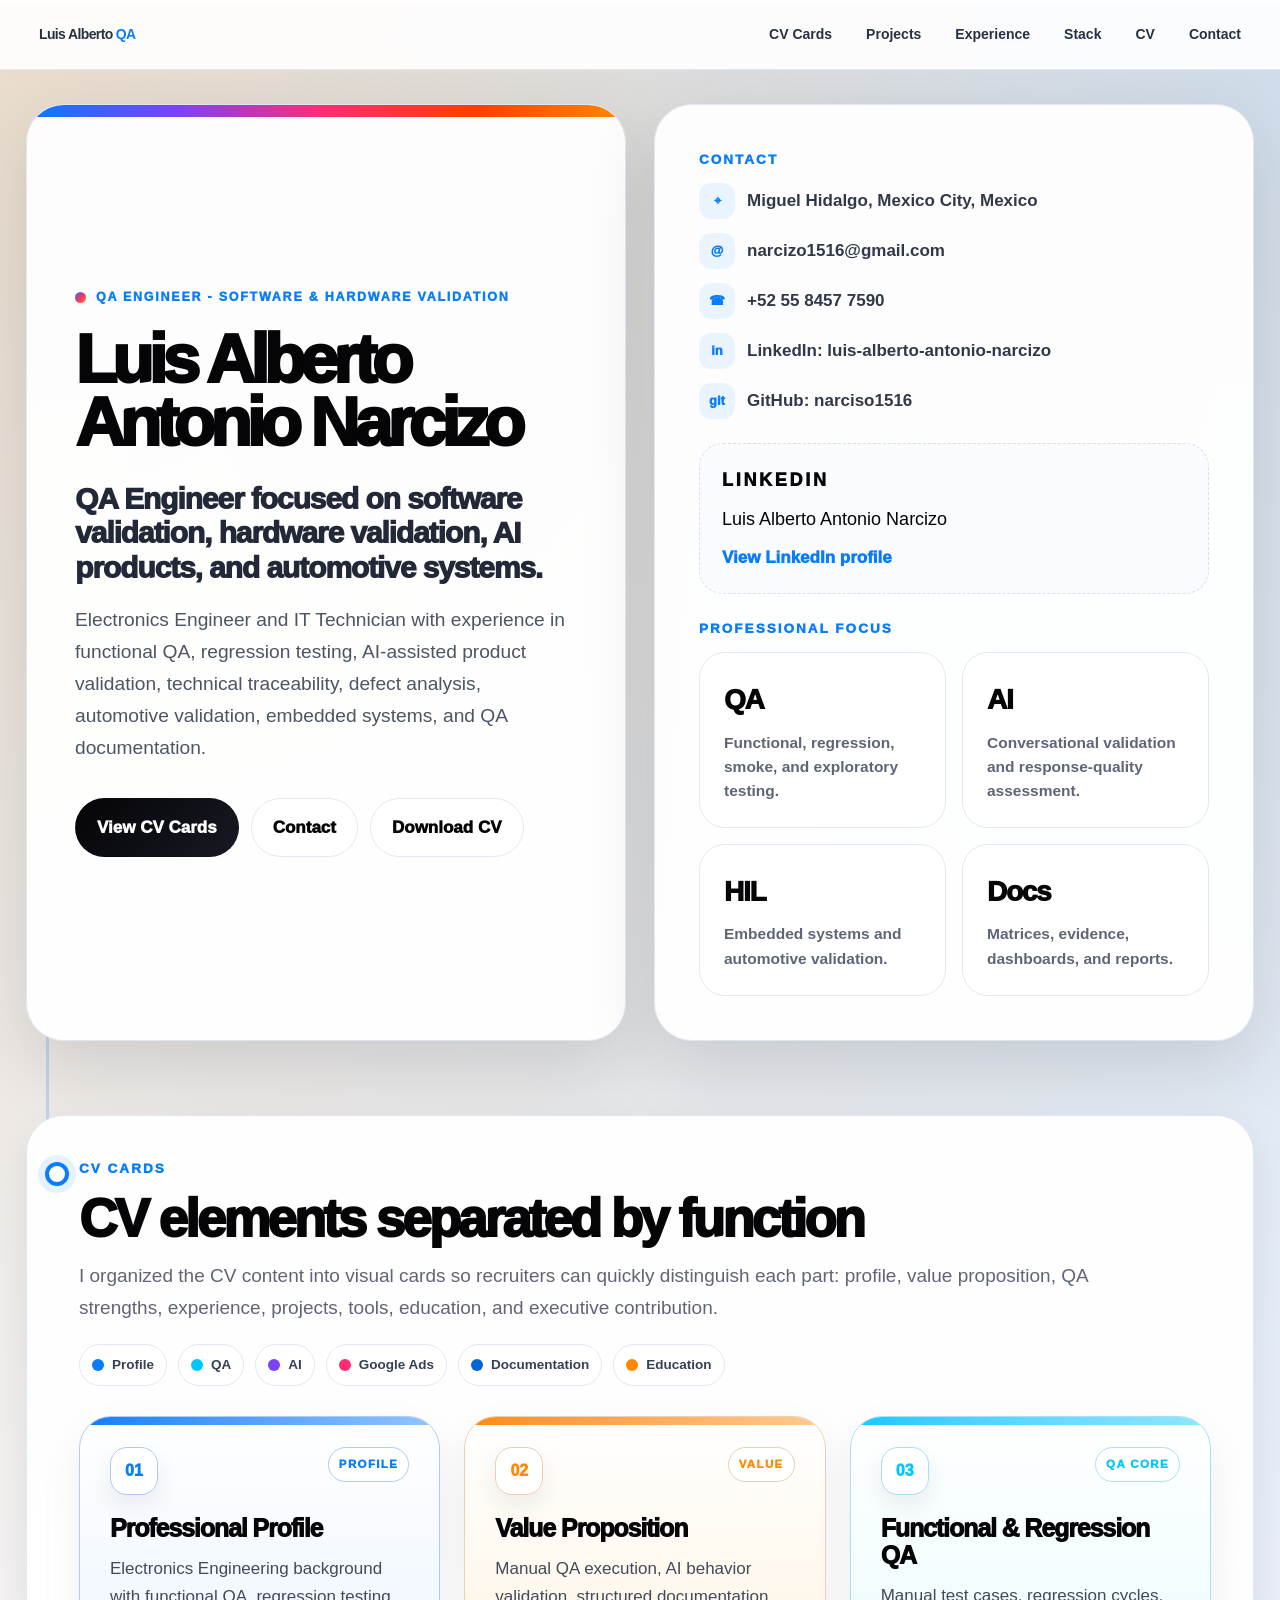
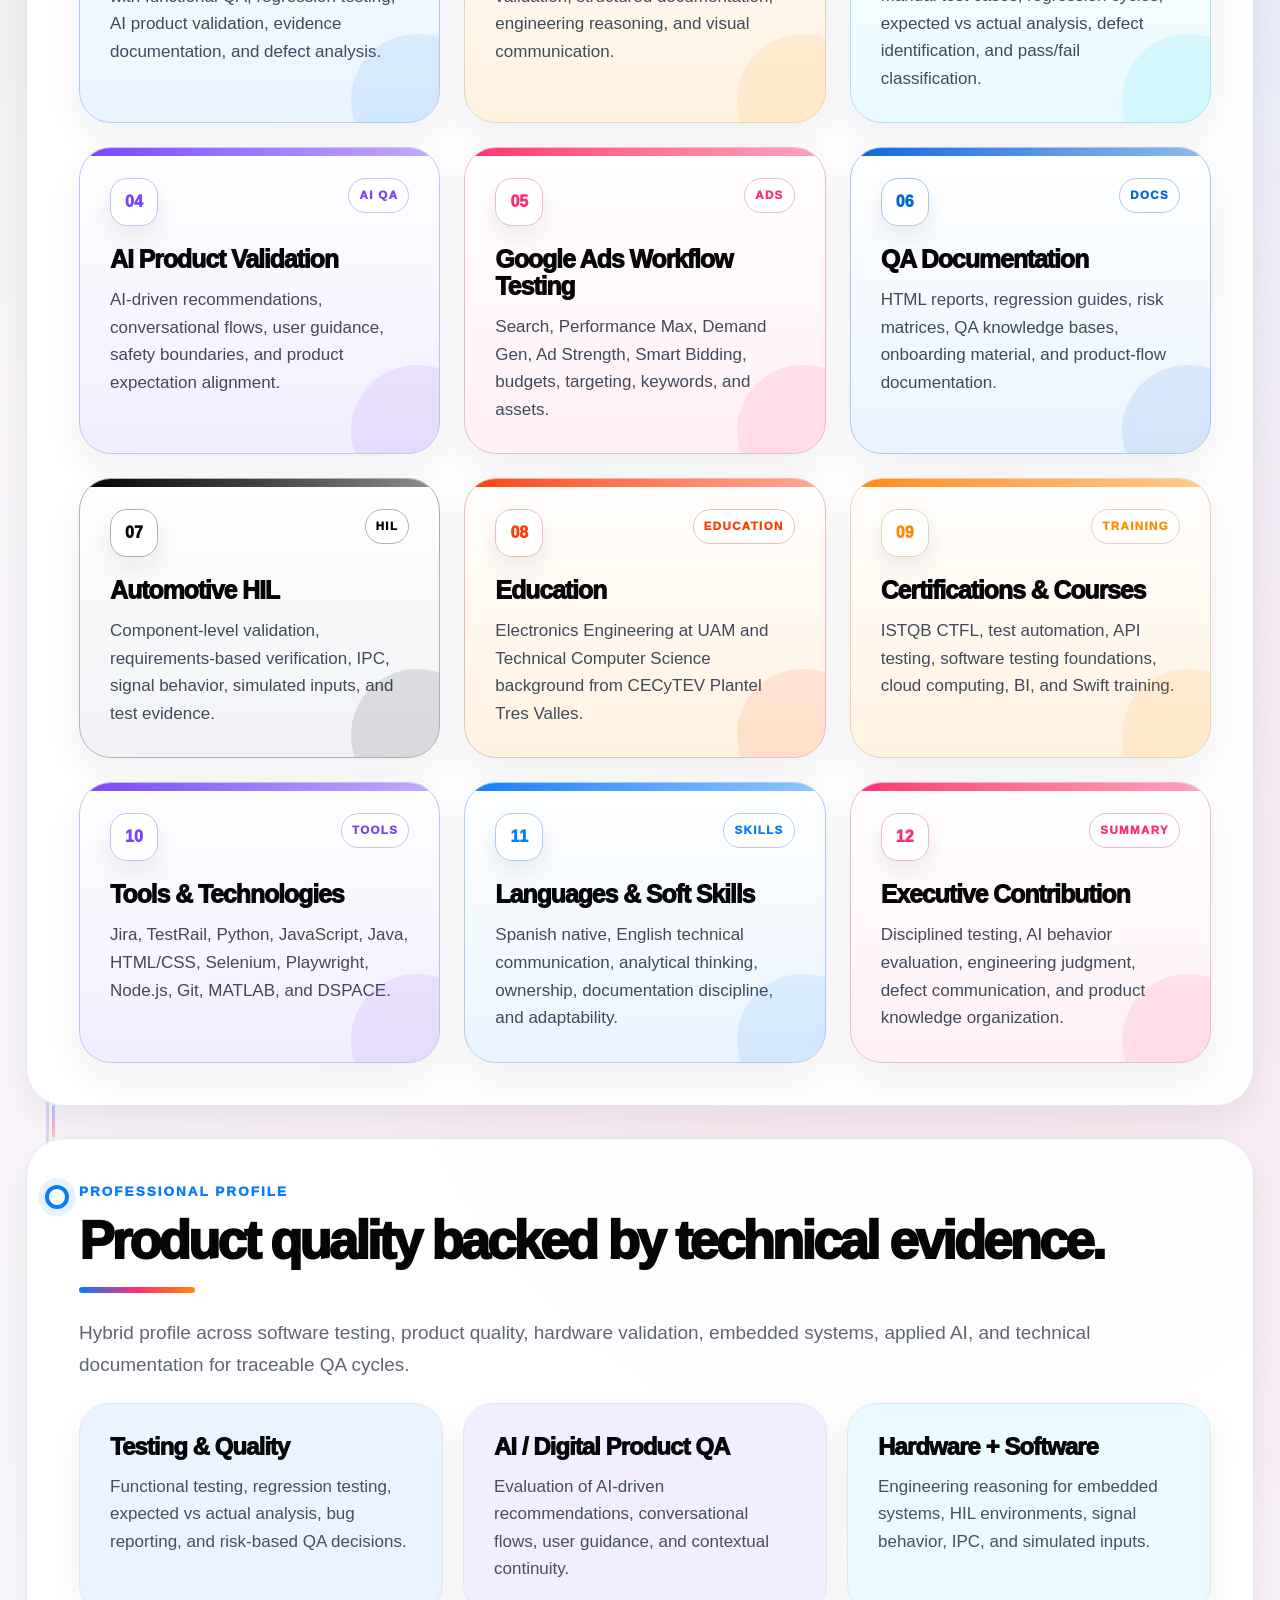
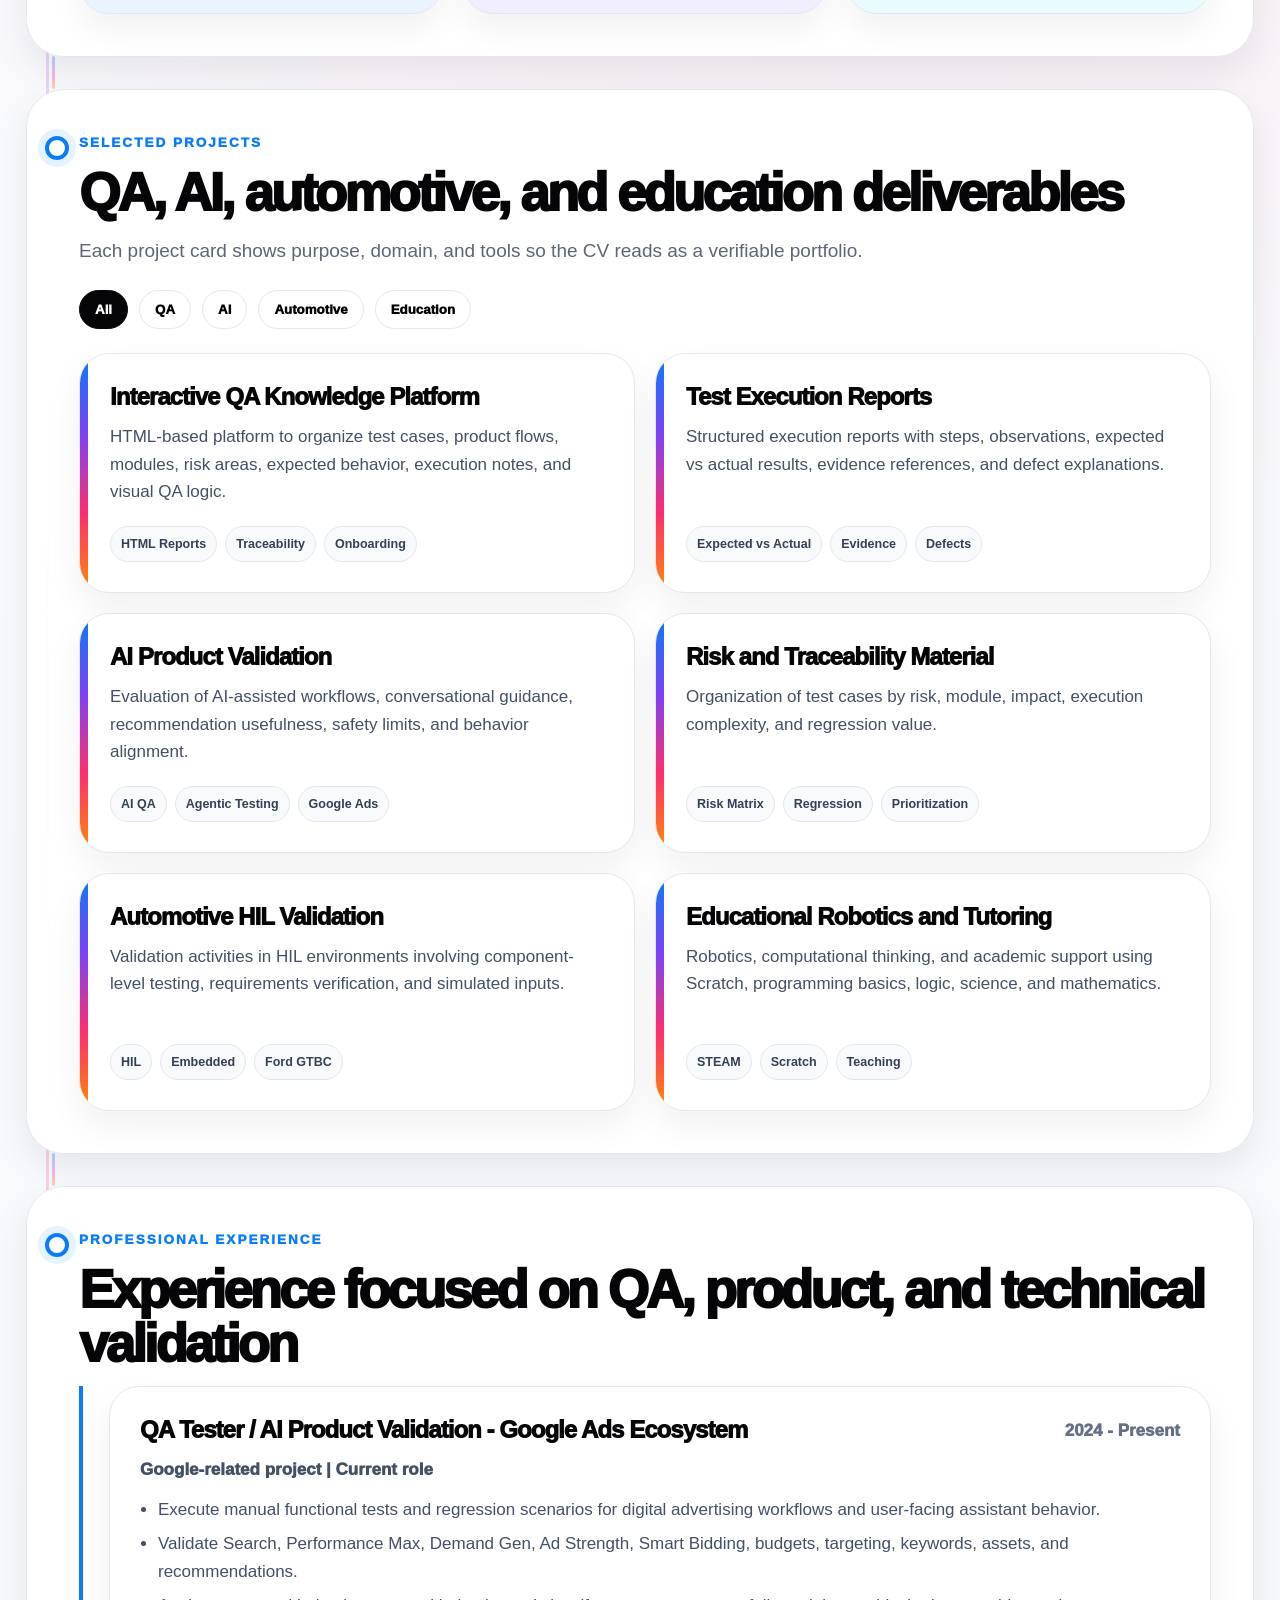
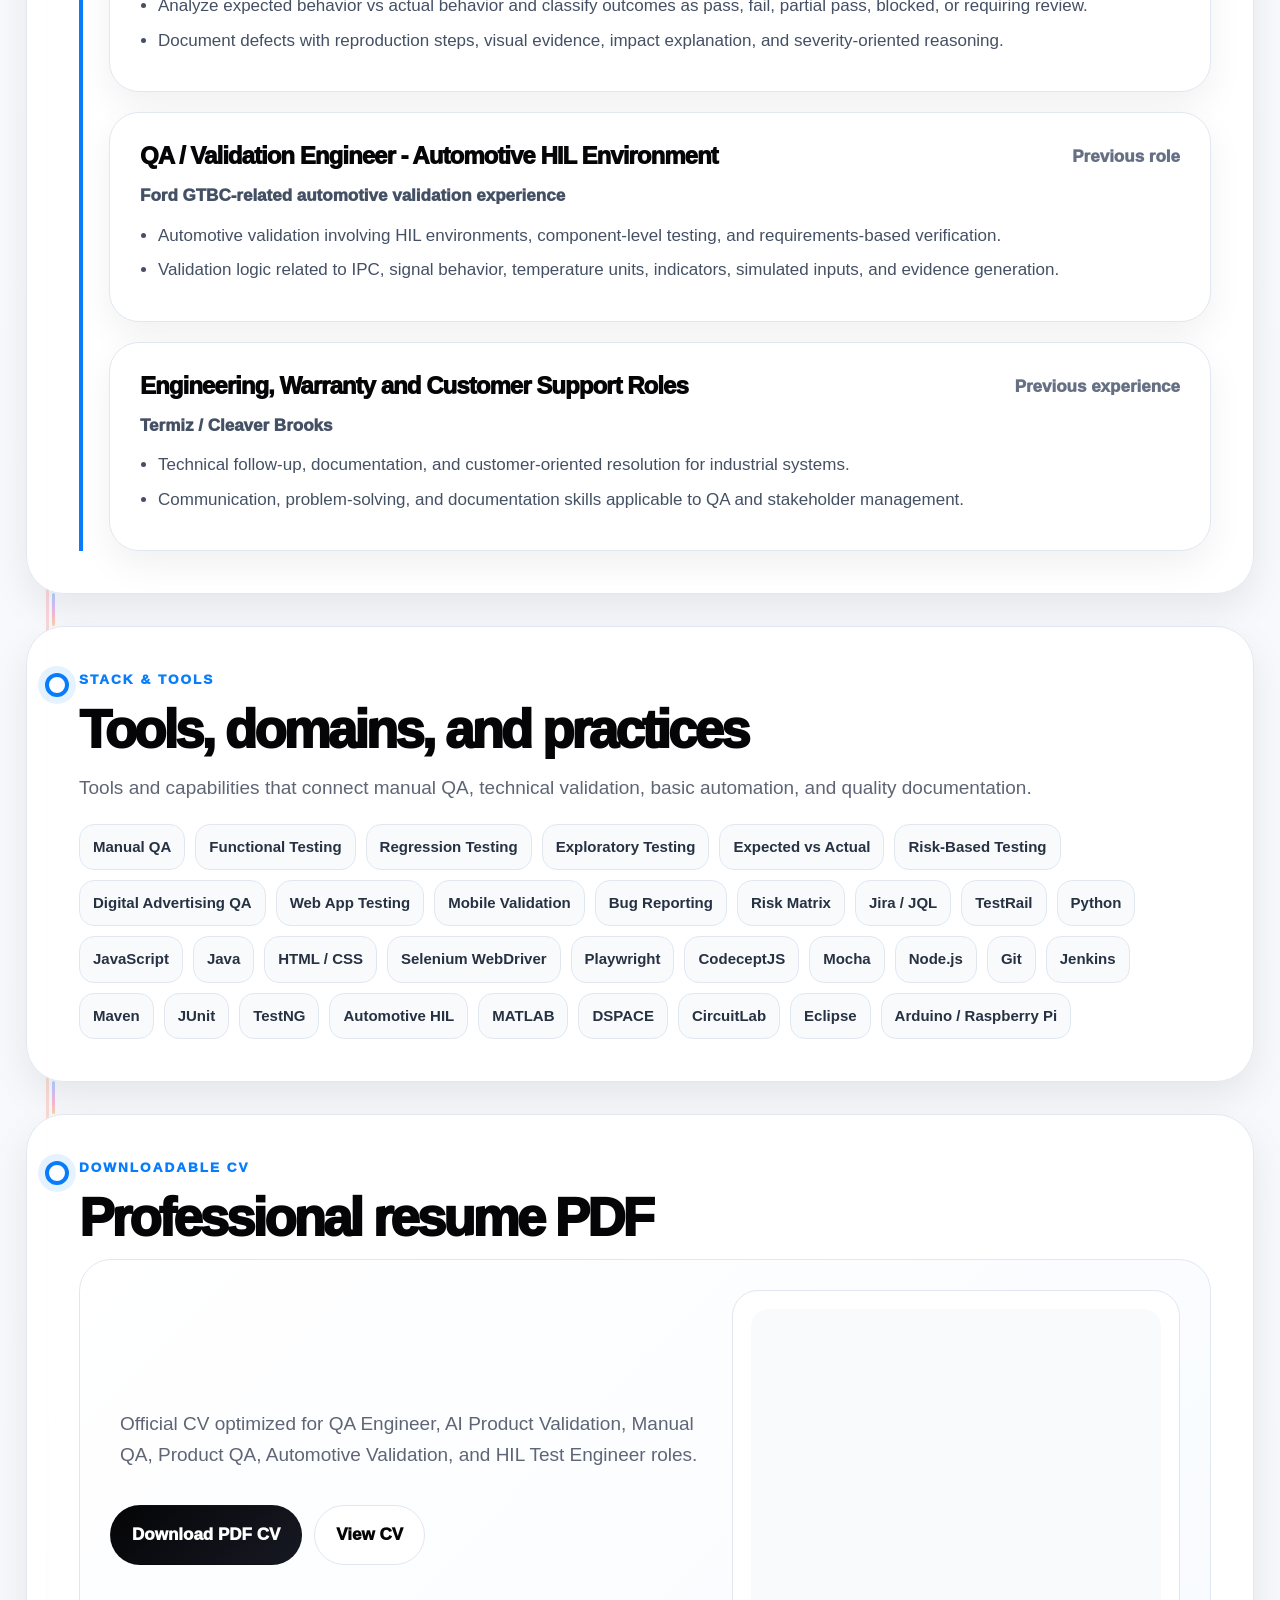
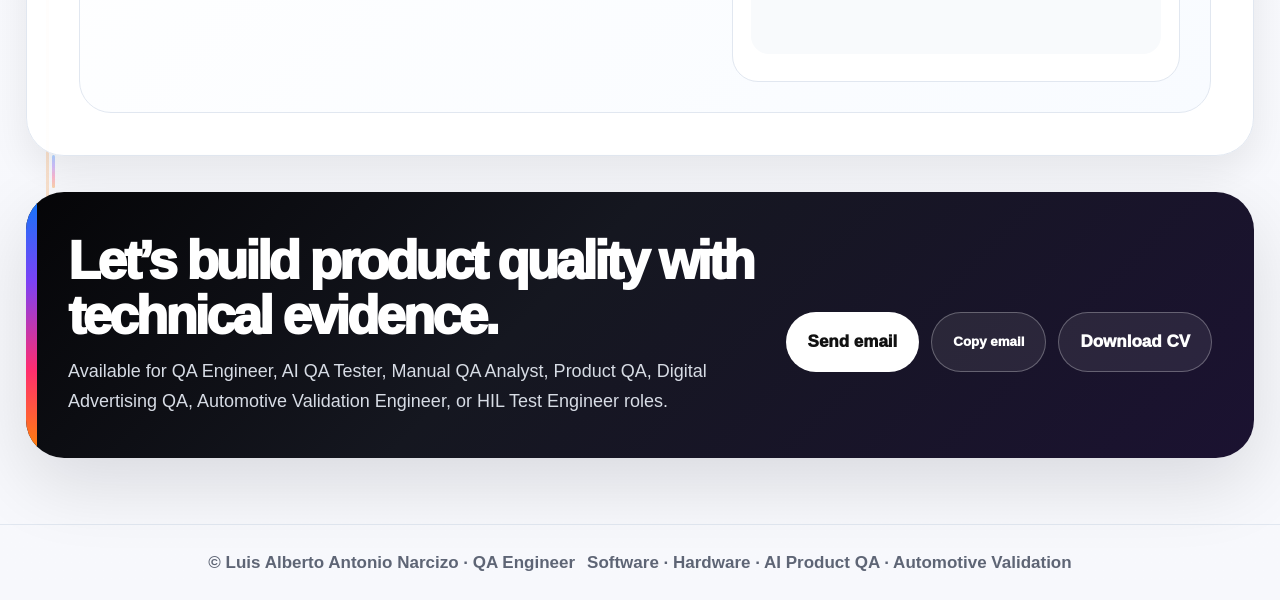
==== commit 35083c6c: "Make intro floating-only and extend to five seconds" ====
--- a/index.html
+++ b/index.html
@@ -7,13 +7,13 @@
 <meta name="description" content="Professional portfolio for Luis Alberto Antonio Narcizo: QA Engineer, AI Product Validation, Automotive HIL, QA documentation, and software/hardware validation.">
 <style>
 :root{--jet:#050507;--ink:#121621;--muted:#5e6575;--line:#e1e7f0;--page:#f7f8fc;--blue:#087cfa;--blue2:#0066d6;--purple:#7b42f6;--pink:#ff2d70;--orange:#ff8a00;--red:#ff3d00;--cyan:#00c8ff;--soft-blue:#eaf4ff;--soft-purple:#f2edff;--soft-pink:#fff0f6;--soft-orange:#fff2df;--soft-cyan:#e9fbff;--soft-dark:#f1f2f6;--shadow:0 26px 72px rgba(10,12,18,.12);--shadow2:0 15px 38px rgba(10,12,18,.08);--max:1360px}*{box-sizing:border-box}html{scroll-behavior:smooth}body{margin:0;color:var(--ink);font-family:"Google Sans Text","Google Sans","Product Sans",Aptos,Inter,"Segoe UI",Roboto,Arial,sans-serif;background:radial-gradient(circle at 0% 0%,rgba(255,138,0,.20),transparent 30%),radial-gradient(circle at 100% 0%,rgba(8,124,250,.20),transparent 34%),radial-gradient(circle at 72% 36%,rgba(255,45,112,.10),transparent 27%),linear-gradient(180deg,#fbfcff,var(--page));font-size:17px;line-height:1.62;-webkit-font-smoothing:antialiased;overflow-x:hidden}a{color:inherit;text-decoration:none}p,h1,h2,h3{margin:0}ul{margin:0;padding-left:18px}li{margin:7px 0}
-/* Clear engineering intro: fewer elements, bigger illustrations, readable labels */
-.intro{position:fixed;inset:0;z-index:9999;display:grid;place-items:center;overflow:hidden;background:radial-gradient(circle at 18% 16%,rgba(8,124,250,.38),transparent 30%),radial-gradient(circle at 82% 18%,rgba(255,45,112,.30),transparent 33%),radial-gradient(circle at 50% 95%,rgba(255,138,0,.32),transparent 36%),linear-gradient(135deg,#050507 0%,#11131a 48%,#1c1131 100%);animation:introExit 3.7s cubic-bezier(.2,.8,.2,1) forwards}.intro::before{content:"";position:absolute;inset:-12%;background-image:radial-gradient(circle,rgba(255,255,255,.50) 1px,transparent 1.5px),linear-gradient(rgba(255,255,255,.055) 1px,transparent 1px),linear-gradient(90deg,rgba(255,255,255,.055) 1px,transparent 1px);background-size:120px 120px,64px 64px,64px 64px;opacity:.32;transform:rotate(-7deg)}.intro-stage{position:relative;width:min(1160px,94vw);height:min(680px,86vh);display:grid;place-items:center}.intro-panel{position:relative;z-index:4;width:min(620px,86vw);border:1px solid rgba(255,255,255,.24);border-radius:36px;padding:38px;background:rgba(255,255,255,.10);box-shadow:0 40px 130px rgba(0,0,0,.38);backdrop-filter:blur(18px);text-align:center;color:#fff;animation:introPanel 3.25s ease forwards}.intro-kicker{text-transform:uppercase;letter-spacing:.18em;font-size:13px;font-weight:950;color:#93dbff;margin-bottom:10px}.intro h2{font-size:clamp(36px,5vw,62px);line-height:.98;letter-spacing:-.065em;margin-bottom:14px}.intro p{font-size:18px;color:#dce7ff;font-weight:780}.intro-bar{width:220px;height:6px;border-radius:999px;margin:26px auto 0;background:rgba(255,255,255,.20);overflow:hidden}.intro-bar i{display:block;height:100%;width:100%;transform-origin:left;background:linear-gradient(90deg,var(--blue),var(--purple),var(--pink),var(--orange));animation:loadBar 2.85s ease forwards}.cv-preview-intro{position:absolute;z-index:2;width:min(760px,82vw);height:430px;border-radius:34px;background:linear-gradient(135deg,rgba(255,255,255,.16),rgba(255,255,255,.06));border:1px solid rgba(255,255,255,.20);box-shadow:0 48px 130px rgba(0,0,0,.30);opacity:0;transform:translateY(34px) scale(.94);animation:cvAppear 3.7s ease forwards}.cv-preview-intro::before{content:"Luis Alberto\A QA Engineer Portfolio";white-space:pre;position:absolute;left:46px;top:44px;font-size:50px;line-height:1.02;letter-spacing:-.06em;font-weight:950;color:rgba(255,255,255,.26)}.cv-preview-intro::after{content:"CV Cards · Projects · Experience · Stack";position:absolute;left:48px;bottom:48px;color:rgba(255,255,255,.32);font-weight:950;letter-spacing:.04em}.engine-card{position:absolute;z-index:5;width:176px;min-height:150px;border-radius:30px;border:1px solid rgba(255,255,255,.28);background:rgba(255,255,255,.14);box-shadow:0 24px 70px rgba(0,0,0,.30);backdrop-filter:blur(14px);display:grid;justify-items:center;align-content:center;gap:10px;color:#fff;opacity:0;animation:cardFloat 3.3s ease forwards}.engine-card svg{width:70px;height:70px;stroke:#fff;stroke-width:2.4;fill:none;stroke-linecap:round;stroke-linejoin:round}.engine-card strong{font-size:15px;font-weight:950;letter-spacing:.02em}.engine-card span{width:70%;height:5px;border-radius:999px;background:linear-gradient(90deg,var(--blue),var(--purple),var(--pink),var(--orange))}.c1{left:1%;top:7%;animation-delay:.08s}.c2{right:2%;top:8%;animation-delay:.18s}.c3{left:5%;bottom:10%;animation-delay:.28s}.c4{right:6%;bottom:10%;animation-delay:.38s}.c5{left:41%;top:0%;animation-delay:.48s}.c6{left:41%;bottom:0%;animation-delay:.58s}.c1 svg{stroke:var(--cyan)}.c2 svg{stroke:#fff}.c3 svg{stroke:var(--orange)}.c4 svg{stroke:var(--pink)}.c5 svg{stroke:#bda7ff}.c6 svg{stroke:#91dbff}.star{position:absolute;width:7px;height:7px;border-radius:50%;background:#fff;box-shadow:0 0 18px #fff;opacity:.8;animation:twinkle 1.7s ease-in-out infinite}.s1{left:21%;top:7%}.s2{right:24%;top:27%;animation-delay:.4s}.s3{left:28%;bottom:8%;animation-delay:.8s}.s4{right:20%;bottom:32%;animation-delay:1.1s}@keyframes introExit{0%,74%{opacity:1;visibility:visible}100%{opacity:0;visibility:hidden;pointer-events:none}}@keyframes introPanel{0%{opacity:0;transform:translateY(28px) scale(.96)}16%,68%{opacity:1;transform:none}100%{opacity:0;transform:translateY(-22px) scale(.98)}}@keyframes cvAppear{0%,28%{opacity:0;transform:translateY(34px) scale(.94);filter:blur(12px)}58%,80%{opacity:.72;transform:translateY(8px) scale(.99);filter:blur(1px)}100%{opacity:0;transform:translateY(0) scale(1.03);filter:blur(0)}}@keyframes cardFloat{0%{opacity:0;transform:translateY(26px) scale(.88)}18%,78%{opacity:1}50%{transform:translateY(-12px) scale(1)}100%{opacity:0;transform:translateY(-34px) scale(.96)}}@keyframes twinkle{0%,100%{opacity:.45;transform:scale(.8)}50%{opacity:1;transform:scale(1.3)}}@keyframes loadBar{from{transform:scaleX(0)}to{transform:scaleX(1)}}
-.scroll-progress{position:fixed;top:0;left:0;right:0;height:4px;z-index:100;background:rgba(255,255,255,.55);overflow:hidden}.scroll-progress i{display:block;height:100%;width:100%;transform:scaleX(0);transform-origin:left;background:linear-gradient(90deg,var(--blue),var(--purple),var(--pink),var(--orange));transition:transform .08s linear}.skip{position:absolute;left:-999px}.skip:focus{left:16px;top:16px;background:#fff;padding:10px 14px;border-radius:999px;z-index:99}.nav{position:sticky;top:0;z-index:50;background:rgba(255,255,255,.91);backdrop-filter:blur(18px);border-bottom:1px solid var(--line)}.nav-in{max-width:var(--max);margin:auto;padding:13px 26px;display:flex;align-items:center;justify-content:space-between;gap:16px}.brand{font-size:23px;font-weight:950;letter-spacing:-.045em;color:var(--jet)}.brand b{color:var(--blue)}.nav-links{display:flex;gap:8px;align-items:center;flex-wrap:wrap}.nav a{border:1px solid transparent;border-radius:999px;padding:9px 12px;color:#263142;font-weight:850;font-size:14px}.nav a:hover{background:#fff;border-color:var(--line);box-shadow:0 8px 22px rgba(15,23,42,.06)}.wrap{max-width:var(--max);margin:auto;padding:0 26px;position:relative}.wrap:before{content:"";position:absolute;left:46px;top:calc(100svh - 24px);bottom:88px;width:3px;border-radius:999px;background:linear-gradient(180deg,var(--blue),var(--purple),var(--pink),var(--orange));opacity:.20}.hero{min-height:calc(100svh - 61px);padding:34px 0 42px;display:grid;grid-template-columns:minmax(0,1fr) minmax(0,1fr);gap:28px;align-items:stretch;animation:pageReveal 1s cubic-bezier(.2,.8,.2,1) 3.05s both}.hero-main,.side-panel,.section{background:rgba(255,255,255,.94);border:1px solid var(--line);border-radius:38px;box-shadow:var(--shadow)}.hero-main{position:relative;overflow:hidden;padding:46px 48px;display:flex;flex-direction:column;justify-content:center}.hero-main:before{content:"";position:absolute;left:0;right:0;top:0;height:12px;background:linear-gradient(90deg,var(--blue),var(--purple),var(--pink),var(--red),var(--orange))}.kicker{display:inline-flex;align-items:center;gap:10px;text-transform:uppercase;letter-spacing:.14em;font-size:12.5px;font-weight:950;color:var(--blue);margin-bottom:20px}.dot{width:11px;height:11px;border-radius:50%;background:linear-gradient(135deg,var(--blue),var(--pink),var(--orange))}h1{font-size:clamp(52px,5.35vw,78px);line-height:.92;letter-spacing:-.078em;color:var(--jet);font-weight:950;max-width:720px}h1 span{display:block}.role{margin:28px 0 18px;font-size:clamp(25px,2.35vw,34px);font-weight:950;color:#222837;line-height:1.16;letter-spacing:-.038em;max-width:720px}.hero-copy{font-size:19.2px;color:#4b5563;max-width:720px;line-height:1.66}.actions{display:flex;gap:12px;flex-wrap:wrap;margin-top:34px}.btn{display:inline-flex;align-items:center;justify-content:center;gap:9px;border-radius:999px;padding:15px 21px;font-weight:950;border:1px solid transparent;transition:.2s ease;cursor:pointer}.btn:hover{transform:translateY(-2px);box-shadow:0 16px 34px rgba(15,23,42,.14)}.btn-primary{background:linear-gradient(135deg,var(--jet),#171923);color:#fff}.btn-secondary{background:#fff;border-color:var(--line);color:var(--jet)}.btn-white{background:#fff;color:#111}.btn-outline{background:rgba(255,255,255,.08);border-color:rgba(255,255,255,.28);color:#fff}.side-panel{padding:44px;display:grid;grid-template-rows:auto auto 1fr;gap:24px}.side-block.clean{border:0;background:transparent;padding:0}.label{margin-bottom:12px;color:var(--blue);font-size:13.5px;font-weight:950;text-transform:uppercase;letter-spacing:.15em}.contact-list{display:grid;gap:14px}.contact-item{display:flex;gap:12px;align-items:center;color:#313949;font-weight:850;font-size:17px}.ico{display:grid;place-items:center;width:36px;height:36px;border-radius:12px;background:var(--soft-blue);color:var(--blue);font-weight:950;font-size:13px;flex:0 0 auto}.linkedin-box{border:1px dashed #d7deea;border-radius:24px;padding:22px;background:#f9fbff}.linkedin-box p{font-size:18px;color:var(--jet);margin-bottom:10px}.linkedin-box a{color:var(--blue);font-weight:950}.quick-grid{display:grid;grid-template-columns:repeat(2,minmax(0,1fr));gap:16px}.quick{border:1px solid var(--line);border-radius:26px;background:#fff;padding:24px;min-height:150px;display:flex;flex-direction:column;justify-content:flex-start}.quick b{font-size:28px;display:block;color:var(--jet);font-weight:950;letter-spacing:-.045em;margin-bottom:8px}.quick span{font-size:15.5px;line-height:1.56;color:var(--muted);font-weight:760}.section{margin:32px 0;padding:42px;box-shadow:var(--shadow2);position:relative;overflow:visible}.section:before{content:"";position:absolute;left:18px;top:46px;width:16px;height:16px;border-radius:50%;background:#fff;border:4px solid var(--blue);box-shadow:0 0 0 7px rgba(8,124,250,.10);z-index:2}.section:after{content:"";position:absolute;left:25px;bottom:-33px;width:3px;height:33px;border-radius:999px;background:linear-gradient(180deg,var(--blue),var(--purple),var(--pink),var(--orange));opacity:.32}.section:last-of-type:after{display:none}.section h2,.section .label,.section .desc,.section .accent,.section>.grid-3,.section>.cv-elements,.section>.legend,.section>.filters,.section>.projects,.section>.timeline,.section>.stack,.section>.cv-box{margin-left:10px}h2{font-size:clamp(34px,4.15vw,56px);line-height:1.03;letter-spacing:-.058em;color:var(--jet);margin-bottom:14px;font-weight:950}.desc{max-width:1040px;color:var(--muted);font-size:19px;line-height:1.68;font-weight:520}.accent{width:116px;height:6px;border-radius:99px;background:linear-gradient(90deg,var(--blue),var(--pink),var(--orange));margin:18px 0 24px}.cv-elements{display:grid;grid-template-columns:repeat(3,minmax(0,1fr));gap:24px;margin-top:30px}.cv-card{position:relative;overflow:hidden;background:linear-gradient(180deg,#fff,var(--soft,#f8fafc));border:1px solid color-mix(in srgb,var(--c,var(--blue)) 24%,var(--line));border-radius:32px;padding:30px;box-shadow:0 16px 40px rgba(16,24,40,.065);min-height:246px;transition:.24s ease}.cv-card:hover{transform:translateY(-6px) scale(1.012);box-shadow:0 28px 68px rgba(16,24,40,.13);border-color:color-mix(in srgb,var(--c,var(--blue)) 44%,#cbd5e1)}.cv-card:before{content:"";position:absolute;left:0;top:0;right:0;height:8px;background:linear-gradient(90deg,var(--c,var(--blue)),color-mix(in srgb,var(--c,var(--blue)) 44%,#fff))}.cv-card:after{content:"";position:absolute;right:-44px;bottom:-44px;width:132px;height:132px;border-radius:50%;background:color-mix(in srgb,var(--c,var(--blue)) 10%,transparent);pointer-events:none}.cv-card .top{display:flex;justify-content:space-between;gap:14px;align-items:flex-start;margin-bottom:20px}.num{display:grid;place-items:center;width:48px;height:48px;border-radius:17px;background:#fff;color:var(--c,var(--blue));font-weight:950;font-size:16px;box-shadow:0 10px 24px rgba(16,24,40,.08);border:1px solid color-mix(in srgb,var(--c,var(--blue)) 25%,var(--line))}.type{font-size:11.5px;letter-spacing:.12em;text-transform:uppercase;font-weight:950;color:var(--c,var(--blue));background:#fff;border:1px solid color-mix(in srgb,var(--c,var(--blue)) 24%,var(--line));border-radius:999px;padding:7px 10px}.cv-card h3{font-size:25px;line-height:1.08;color:var(--jet);margin-bottom:13px;font-weight:950;letter-spacing:-.045em}.cv-card p{color:#404a5b;font-size:17px;line-height:1.62;font-weight:540}.profile{--c:var(--blue);--soft:var(--soft-blue)}.value{--c:var(--orange);--soft:var(--soft-orange)}.qa{--c:var(--cyan);--soft:var(--soft-cyan)}.ai{--c:var(--purple);--soft:var(--soft-purple)}.ads{--c:var(--pink);--soft:var(--soft-pink)}.docs{--c:var(--blue2);--soft:var(--soft-blue)}.auto{--c:var(--jet);--soft:var(--soft-dark)}.edu{--c:var(--red);--soft:var(--soft-orange)}.cert{--c:var(--orange);--soft:var(--soft-orange)}.tools{--c:var(--purple);--soft:var(--soft-purple)}.lang{--c:var(--blue);--soft:var(--soft-blue)}.exec{--c:var(--pink);--soft:var(--soft-pink)}.legend{display:flex;flex-wrap:wrap;gap:11px;margin-top:20px}.legend span{display:inline-flex;align-items:center;gap:8px;border:1px solid var(--line);background:#fff;border-radius:999px;padding:9px 12px;font-size:13.5px;font-weight:900;color:#344054}.swatch{width:12px;height:12px;border-radius:50%;background:var(--s)}.grid-3{display:grid;grid-template-columns:repeat(3,minmax(0,1fr));gap:20px}.card,.project,.job{border:1px solid var(--line);border-radius:30px;background:#fff;padding:30px;box-shadow:0 14px 36px rgba(16,24,40,.06);transition:.24s ease}.card:hover,.project:hover,.job:hover{transform:translateY(-4px);box-shadow:0 24px 54px rgba(16,24,40,.11)}.card h3,.project h3,.job h3{font-size:24px;line-height:1.12;color:var(--jet);margin-bottom:12px;font-weight:950;letter-spacing:-.04em}.card p,.project p,.job p,.job li{color:#445064;font-size:17px;line-height:1.62}.soft-blue{background:var(--soft-blue)}.soft-purple{background:var(--soft-purple)}.soft-cyan{background:var(--soft-cyan)}.filters{display:flex;gap:11px;flex-wrap:wrap;margin:24px 0}.filter{border:1px solid var(--line);background:#fff;border-radius:999px;padding:11px 15px;font-weight:950;cursor:pointer}.filter.active{background:var(--jet);color:#fff;border-color:var(--jet)}.projects{display:grid;grid-template-columns:repeat(2,minmax(0,1fr));gap:20px}.project{position:relative;display:flex;flex-direction:column;min-height:238px;overflow:hidden}.project:before{content:"";position:absolute;left:0;top:0;bottom:0;width:8px;background:linear-gradient(180deg,var(--blue),var(--purple),var(--pink),var(--orange))}.tags{display:flex;gap:8px;flex-wrap:wrap;margin-top:auto;padding-top:20px}.tag{border:1px solid var(--line);background:#f8fafc;border-radius:999px;padding:7px 10px;font-size:12.5px;font-weight:900;color:#344054}.timeline{display:grid;gap:20px;border-left:4px solid var(--blue);padding-left:26px}.job-head{display:flex;justify-content:space-between;gap:14px;align-items:flex-start;margin-bottom:12px}.job-meta{font-weight:950;color:var(--blue);font-size:16px}.date{font-weight:950;color:#667085;white-space:nowrap}.stack{display:flex;gap:10px;flex-wrap:wrap}.stack span{border:1px solid var(--line);background:#f8fafc;border-radius:15px;padding:10px 13px;font-weight:900;color:#263142;font-size:15px}.cv-box{display:grid;grid-template-columns:1fr minmax(320px,.75fr);gap:24px;align-items:center;background:linear-gradient(135deg,#fff,#f8fbff);border:1px solid var(--line);border-radius:32px;padding:30px}.cv-preview{border:1px solid var(--line);border-radius:26px;background:#fff;padding:18px;min-height:345px}.cv-preview iframe{width:100%;height:345px;border:0;border-radius:18px;background:#f8fafc}.cta{margin:36px 0 66px;background:linear-gradient(135deg,#050507,#151720 42%,#1b1231);color:#fff;border-radius:38px;padding:42px;display:grid;grid-template-columns:1fr auto;gap:24px;align-items:center;box-shadow:var(--shadow);position:relative;overflow:hidden}.cta:before{content:"";position:absolute;inset:0 auto 0 0;width:11px;background:linear-gradient(180deg,var(--blue),var(--purple),var(--pink),var(--orange))}.cta h2{color:#fff}.cta p{color:#d7dce5;font-size:18px}footer{border-top:1px solid var(--line);padding:24px;text-align:center;color:var(--muted);font-weight:760;display:flex;justify-content:center;gap:12px;flex-wrap:wrap}.reveal{opacity:0;transform:translateY(34px) scale(.985);filter:blur(8px);transition:opacity .8s cubic-bezier(.2,.8,.2,1),transform .8s cubic-bezier(.2,.8,.2,1),filter .8s cubic-bezier(.2,.8,.2,1)}.reveal.in-view{opacity:1;transform:none;filter:blur(0)}.cv-card,.project,.job,.card,.quick{transition-delay:calc(var(--d,0)*55ms)}@media(max-width:1120px){.hero,.cv-box,.cta{grid-template-columns:1fr}.hero{min-height:auto}.side-panel{padding:32px}.cv-elements{grid-template-columns:repeat(2,minmax(0,1fr))}.grid-3,.projects{grid-template-columns:1fr}.nav a:not(.priority){display:none}.wrap:before,.section:before,.section:after{display:none}.intro-stage{height:min(720px,90vh)}.engine-card{width:144px;min-height:128px}.engine-card svg{width:56px;height:56px}.c5,.c6{display:none}}@media(max-width:680px){body{font-size:16px}.intro-stage{height:90vh}.engine-card{width:116px;min-height:108px;border-radius:22px}.engine-card svg{width:44px;height:44px}.engine-card strong{font-size:12px}.c3,.c4{bottom:3%}.intro-panel{padding:28px}.wrap,.nav-in{padding-left:16px;padding-right:16px}.hero-main,.side-panel,.section{border-radius:28px}.hero-main{padding:34px}.section{padding:24px}.cv-elements,.quick-grid{grid-template-columns:1fr}.cv-card{padding:24px;min-height:auto}.cta{padding:26px}.side-panel{padding:22px}.job-head{display:block}.date{display:block;margin-top:4px}h1{font-size:clamp(46px,16vw,70px)}h2{font-size:clamp(30px,11vw,44px)}}@media(prefers-reduced-motion:reduce){html{scroll-behavior:auto}.intro{animation:introExit .9s ease forwards}.engine-card{animation:none;opacity:1}.reveal{opacity:1;transform:none;filter:none;transition:none}.btn:hover,.cv-card:hover,.card:hover,.project:hover,.job:hover{transform:none}}
+/* Floating-only engineering intro: no center drawing, 5-second soft motion */
+.intro{position:fixed;inset:0;z-index:9999;display:grid;place-items:center;overflow:hidden;background:radial-gradient(circle at 18% 16%,rgba(8,124,250,.38),transparent 30%),radial-gradient(circle at 82% 18%,rgba(255,45,112,.30),transparent 33%),radial-gradient(circle at 50% 95%,rgba(255,138,0,.32),transparent 36%),linear-gradient(135deg,#050507 0%,#11131a 48%,#1c1131 100%);animation:introExit 5s cubic-bezier(.22,.8,.25,1) forwards}.intro::before{content:"";position:absolute;inset:-12%;background-image:radial-gradient(circle,rgba(255,255,255,.50) 1px,transparent 1.5px),linear-gradient(rgba(255,255,255,.055) 1px,transparent 1px),linear-gradient(90deg,rgba(255,255,255,.055) 1px,transparent 1px);background-size:120px 120px,64px 64px,64px 64px;opacity:.32;transform:rotate(-7deg);animation:spaceDrift 10s ease-in-out infinite alternate}.intro-stage{position:relative;width:min(1160px,94vw);height:min(680px,86vh);display:grid;place-items:center}.cv-preview-intro{position:absolute;z-index:2;width:min(760px,82vw);height:430px;border-radius:34px;background:linear-gradient(135deg,rgba(255,255,255,.14),rgba(255,255,255,.05));border:1px solid rgba(255,255,255,.18);box-shadow:0 48px 130px rgba(0,0,0,.30);opacity:0;transform:translateY(38px) scale(.94);animation:cvAppear 5s ease-in-out forwards}.cv-preview-intro::before{content:"Luis Alberto\A QA Engineer Portfolio";white-space:pre;position:absolute;left:46px;top:44px;font-size:50px;line-height:1.02;letter-spacing:-.06em;font-weight:950;color:rgba(255,255,255,.24)}.cv-preview-intro::after{content:"CV Cards · Projects · Experience · Stack";position:absolute;left:48px;bottom:48px;color:rgba(255,255,255,.30);font-weight:950;letter-spacing:.04em}.intro-note{position:absolute;z-index:6;left:50%;bottom:8%;transform:translateX(-50%);padding:12px 18px;border-radius:999px;border:1px solid rgba(255,255,255,.18);background:rgba(255,255,255,.10);backdrop-filter:blur(12px);color:#dce7ff;font-size:13px;font-weight:950;letter-spacing:.16em;text-transform:uppercase;opacity:0;animation:noteFade 5s ease-in-out forwards}.engine-card{position:absolute;z-index:5;width:176px;min-height:150px;border-radius:30px;border:1px solid rgba(255,255,255,.28);background:rgba(255,255,255,.14);box-shadow:0 24px 70px rgba(0,0,0,.30);backdrop-filter:blur(14px);display:grid;justify-items:center;align-content:center;gap:10px;color:#fff;opacity:0;animation:cardFloat 5s ease-in-out forwards}.engine-card svg{width:70px;height:70px;stroke:#fff;stroke-width:2.4;fill:none;stroke-linecap:round;stroke-linejoin:round}.engine-card strong{font-size:15px;font-weight:950;letter-spacing:.02em}.engine-card span{width:70%;height:5px;border-radius:999px;background:linear-gradient(90deg,var(--blue),var(--purple),var(--pink),var(--orange))}.c1{left:1%;top:7%;animation-delay:.08s}.c2{right:2%;top:8%;animation-delay:.18s}.c3{left:5%;bottom:10%;animation-delay:.28s}.c4{right:6%;bottom:10%;animation-delay:.38s}.c5{left:41%;top:0%;animation-delay:.48s}.c6{left:41%;bottom:0%;animation-delay:.58s}.c1 svg{stroke:var(--cyan)}.c2 svg{stroke:#fff}.c3 svg{stroke:var(--orange)}.c4 svg{stroke:var(--pink)}.c5 svg{stroke:#bda7ff}.c6 svg{stroke:#91dbff}.star{position:absolute;width:7px;height:7px;border-radius:50%;background:#fff;box-shadow:0 0 18px #fff;opacity:.8;animation:twinkle 2.6s ease-in-out infinite}.s1{left:21%;top:7%}.s2{right:24%;top:27%;animation-delay:.4s}.s3{left:28%;bottom:8%;animation-delay:.8s}.s4{right:20%;bottom:32%;animation-delay:1.1s}@keyframes introExit{0%,84%{opacity:1;visibility:visible}100%{opacity:0;visibility:hidden;pointer-events:none}}@keyframes cvAppear{0%,42%{opacity:0;transform:translateY(38px) scale(.94);filter:blur(12px)}60%,86%{opacity:.66;transform:translateY(8px) scale(.99);filter:blur(1px)}100%{opacity:0;transform:translateY(0) scale(1.03);filter:blur(0)}}@keyframes cardFloat{0%{opacity:0;transform:translateY(28px) scale(.9)}16%,82%{opacity:1}48%{transform:translateY(-18px) scale(1)}100%{opacity:0;transform:translateY(-34px) scale(.96)}}@keyframes noteFade{0%,20%{opacity:0;transform:translate(-50%,12px)}35%,78%{opacity:1;transform:translate(-50%,0)}100%{opacity:0;transform:translate(-50%,-10px)}}@keyframes twinkle{0%,100%{opacity:.42;transform:scale(.78)}50%{opacity:1;transform:scale(1.25)}}@keyframes spaceDrift{from{transform:rotate(-7deg) translate3d(-10px,-8px,0)}to{transform:rotate(-7deg) translate3d(14px,10px,0)}}
+.scroll-progress{position:fixed;top:0;left:0;right:0;height:4px;z-index:100;background:rgba(255,255,255,.55);overflow:hidden}.scroll-progress i{display:block;height:100%;width:100%;transform:scaleX(0);transform-origin:left;background:linear-gradient(90deg,var(--blue),var(--purple),var(--pink),var(--orange));transition:transform .08s linear}.skip{position:absolute;left:-999px}.skip:focus{left:16px;top:16px;background:#fff;padding:10px 14px;border-radius:999px;z-index:99}.nav{position:sticky;top:0;z-index:50;background:rgba(255,255,255,.91);backdrop-filter:blur(18px);border-bottom:1px solid var(--line)}.nav-in{max-width:var(--max);margin:auto;padding:13px 26px;display:flex;align-items:center;justify-content:space-between;gap:16px}.brand{font-size:23px;font-weight:950;letter-spacing:-.045em;color:var(--jet)}.brand b{color:var(--blue)}.nav-links{display:flex;gap:8px;align-items:center;flex-wrap:wrap}.nav a{border:1px solid transparent;border-radius:999px;padding:9px 12px;color:#263142;font-weight:850;font-size:14px}.nav a:hover{background:#fff;border-color:var(--line);box-shadow:0 8px 22px rgba(15,23,42,.06)}.wrap{max-width:var(--max);margin:auto;padding:0 26px;position:relative}.wrap:before{content:"";position:absolute;left:46px;top:calc(100svh - 24px);bottom:88px;width:3px;border-radius:999px;background:linear-gradient(180deg,var(--blue),var(--purple),var(--pink),var(--orange));opacity:.20}.hero{min-height:calc(100svh - 61px);padding:34px 0 42px;display:grid;grid-template-columns:minmax(0,1fr) minmax(0,1fr);gap:28px;align-items:stretch;animation:pageReveal 1s cubic-bezier(.2,.8,.2,1) 4.35s both}.hero-main,.side-panel,.section{background:rgba(255,255,255,.94);border:1px solid var(--line);border-radius:38px;box-shadow:var(--shadow)}.hero-main{position:relative;overflow:hidden;padding:46px 48px;display:flex;flex-direction:column;justify-content:center}.hero-main:before{content:"";position:absolute;left:0;right:0;top:0;height:12px;background:linear-gradient(90deg,var(--blue),var(--purple),var(--pink),var(--red),var(--orange))}.kicker{display:inline-flex;align-items:center;gap:10px;text-transform:uppercase;letter-spacing:.14em;font-size:12.5px;font-weight:950;color:var(--blue);margin-bottom:20px}.dot{width:11px;height:11px;border-radius:50%;background:linear-gradient(135deg,var(--blue),var(--pink),var(--orange))}h1{font-size:clamp(52px,5.35vw,78px);line-height:.92;letter-spacing:-.078em;color:var(--jet);font-weight:950;max-width:720px}h1 span{display:block}.role{margin:28px 0 18px;font-size:clamp(25px,2.35vw,34px);font-weight:950;color:#222837;line-height:1.16;letter-spacing:-.038em;max-width:720px}.hero-copy{font-size:19.2px;color:#4b5563;max-width:720px;line-height:1.66}.actions{display:flex;gap:12px;flex-wrap:wrap;margin-top:34px}.btn{display:inline-flex;align-items:center;justify-content:center;gap:9px;border-radius:999px;padding:15px 21px;font-weight:950;border:1px solid transparent;transition:.2s ease;cursor:pointer}.btn:hover{transform:translateY(-2px);box-shadow:0 16px 34px rgba(15,23,42,.14)}.btn-primary{background:linear-gradient(135deg,var(--jet),#171923);color:#fff}.btn-secondary{background:#fff;border-color:var(--line);color:var(--jet)}.btn-white{background:#fff;color:#111}.btn-outline{background:rgba(255,255,255,.08);border-color:rgba(255,255,255,.28);color:#fff}.side-panel{padding:44px;display:grid;grid-template-rows:auto auto 1fr;gap:24px}.side-block.clean{border:0;background:transparent;padding:0}.label{margin-bottom:12px;color:var(--blue);font-size:13.5px;font-weight:950;text-transform:uppercase;letter-spacing:.15em}.contact-list{display:grid;gap:14px}.contact-item{display:flex;gap:12px;align-items:center;color:#313949;font-weight:850;font-size:17px}.ico{display:grid;place-items:center;width:36px;height:36px;border-radius:12px;background:var(--soft-blue);color:var(--blue);font-weight:950;font-size:13px;flex:0 0 auto}.linkedin-box{border:1px dashed #d7deea;border-radius:24px;padding:22px;background:#f9fbff}.linkedin-box p{font-size:18px;color:var(--jet);margin-bottom:10px}.linkedin-box a{color:var(--blue);font-weight:950}.quick-grid{display:grid;grid-template-columns:repeat(2,minmax(0,1fr));gap:16px}.quick{border:1px solid var(--line);border-radius:26px;background:#fff;padding:24px;min-height:150px;display:flex;flex-direction:column;justify-content:flex-start}.quick b{font-size:28px;display:block;color:var(--jet);font-weight:950;letter-spacing:-.045em;margin-bottom:8px}.quick span{font-size:15.5px;line-height:1.56;color:var(--muted);font-weight:760}.section{margin:32px 0;padding:42px;box-shadow:var(--shadow2);position:relative;overflow:visible}.section:before{content:"";position:absolute;left:18px;top:46px;width:16px;height:16px;border-radius:50%;background:#fff;border:4px solid var(--blue);box-shadow:0 0 0 7px rgba(8,124,250,.10);z-index:2}.section:after{content:"";position:absolute;left:25px;bottom:-33px;width:3px;height:33px;border-radius:999px;background:linear-gradient(180deg,var(--blue),var(--purple),var(--pink),var(--orange));opacity:.32}.section:last-of-type:after{display:none}.section h2,.section .label,.section .desc,.section .accent,.section>.grid-3,.section>.cv-elements,.section>.legend,.section>.filters,.section>.projects,.section>.timeline,.section>.stack,.section>.cv-box{margin-left:10px}h2{font-size:clamp(34px,4.15vw,56px);line-height:1.03;letter-spacing:-.058em;color:var(--jet);margin-bottom:14px;font-weight:950}.desc{max-width:1040px;color:var(--muted);font-size:19px;line-height:1.68;font-weight:520}.accent{width:116px;height:6px;border-radius:99px;background:linear-gradient(90deg,var(--blue),var(--pink),var(--orange));margin:18px 0 24px}.cv-elements{display:grid;grid-template-columns:repeat(3,minmax(0,1fr));gap:24px;margin-top:30px}.cv-card{position:relative;overflow:hidden;background:linear-gradient(180deg,#fff,var(--soft,#f8fafc));border:1px solid color-mix(in srgb,var(--c,var(--blue)) 24%,var(--line));border-radius:32px;padding:30px;box-shadow:0 16px 40px rgba(16,24,40,.065);min-height:246px;transition:.24s ease}.cv-card:hover{transform:translateY(-6px) scale(1.012);box-shadow:0 28px 68px rgba(16,24,40,.13);border-color:color-mix(in srgb,var(--c,var(--blue)) 44%,#cbd5e1)}.cv-card:before{content:"";position:absolute;left:0;top:0;right:0;height:8px;background:linear-gradient(90deg,var(--c,var(--blue)),color-mix(in srgb,var(--c,var(--blue)) 44%,#fff))}.cv-card:after{content:"";position:absolute;right:-44px;bottom:-44px;width:132px;height:132px;border-radius:50%;background:color-mix(in srgb,var(--c,var(--blue)) 10%,transparent);pointer-events:none}.cv-card .top{display:flex;justify-content:space-between;gap:14px;align-items:flex-start;margin-bottom:20px}.num{display:grid;place-items:center;width:48px;height:48px;border-radius:17px;background:#fff;color:var(--c,var(--blue));font-weight:950;font-size:16px;box-shadow:0 10px 24px rgba(16,24,40,.08);border:1px solid color-mix(in srgb,var(--c,var(--blue)) 25%,var(--line))}.type{font-size:11.5px;letter-spacing:.12em;text-transform:uppercase;font-weight:950;color:var(--c,var(--blue));background:#fff;border:1px solid color-mix(in srgb,var(--c,var(--blue)) 24%,var(--line));border-radius:999px;padding:7px 10px}.cv-card h3{font-size:25px;line-height:1.08;color:var(--jet);margin-bottom:13px;font-weight:950;letter-spacing:-.045em}.cv-card p{color:#404a5b;font-size:17px;line-height:1.62;font-weight:540}.profile{--c:var(--blue);--soft:var(--soft-blue)}.value{--c:var(--orange);--soft:var(--soft-orange)}.qa{--c:var(--cyan);--soft:var(--soft-cyan)}.ai{--c:var(--purple);--soft:var(--soft-purple)}.ads{--c:var(--pink);--soft:var(--soft-pink)}.docs{--c:var(--blue2);--soft:var(--soft-blue)}.auto{--c:var(--jet);--soft:var(--soft-dark)}.edu{--c:var(--red);--soft:var(--soft-orange)}.cert{--c:var(--orange);--soft:var(--soft-orange)}.tools{--c:var(--purple);--soft:var(--soft-purple)}.lang{--c:var(--blue);--soft:var(--soft-blue)}.exec{--c:var(--pink);--soft:var(--soft-pink)}.legend{display:flex;flex-wrap:wrap;gap:11px;margin-top:20px}.legend span{display:inline-flex;align-items:center;gap:8px;border:1px solid var(--line);background:#fff;border-radius:999px;padding:9px 12px;font-size:13.5px;font-weight:900;color:#344054}.swatch{width:12px;height:12px;border-radius:50%;background:var(--s)}.grid-3{display:grid;grid-template-columns:repeat(3,minmax(0,1fr));gap:20px}.card,.project,.job{border:1px solid var(--line);border-radius:30px;background:#fff;padding:30px;box-shadow:0 14px 36px rgba(16,24,40,.06);transition:.24s ease}.card:hover,.project:hover,.job:hover{transform:translateY(-4px);box-shadow:0 24px 54px rgba(16,24,40,.11)}.card h3,.project h3,.job h3{font-size:24px;line-height:1.12;color:var(--jet);margin-bottom:12px;font-weight:950;letter-spacing:-.04em}.card p,.project p,.job p,.job li{color:#445064;font-size:17px;line-height:1.62}.soft-blue{background:var(--soft-blue)}.soft-purple{background:var(--soft-purple)}.soft-cyan{background:var(--soft-cyan)}.filters{display:flex;gap:11px;flex-wrap:wrap;margin:24px 0}.filter{border:1px solid var(--line);background:#fff;border-radius:999px;padding:11px 15px;font-weight:950;cursor:pointer}.filter.active{background:var(--jet);color:#fff;border-color:var(--jet)}.projects{display:grid;grid-template-columns:repeat(2,minmax(0,1fr));gap:20px}.project{position:relative;display:flex;flex-direction:column;min-height:238px;overflow:hidden}.project:before{content:"";position:absolute;left:0;top:0;bottom:0;width:8px;background:linear-gradient(180deg,var(--blue),var(--purple),var(--pink),var(--orange))}.tags{display:flex;gap:8px;flex-wrap:wrap;margin-top:auto;padding-top:20px}.tag{border:1px solid var(--line);background:#f8fafc;border-radius:999px;padding:7px 10px;font-size:12.5px;font-weight:900;color:#344054}.timeline{display:grid;gap:20px;border-left:4px solid var(--blue);padding-left:26px}.job-head{display:flex;justify-content:space-between;gap:14px;align-items:flex-start;margin-bottom:12px}.job-meta{font-weight:950;color:var(--blue);font-size:16px}.date{font-weight:950;color:#667085;white-space:nowrap}.stack{display:flex;gap:10px;flex-wrap:wrap}.stack span{border:1px solid var(--line);background:#f8fafc;border-radius:15px;padding:10px 13px;font-weight:900;color:#263142;font-size:15px}.cv-box{display:grid;grid-template-columns:1fr minmax(320px,.75fr);gap:24px;align-items:center;background:linear-gradient(135deg,#fff,#f8fbff);border:1px solid var(--line);border-radius:32px;padding:30px}.cv-preview{border:1px solid var(--line);border-radius:26px;background:#fff;padding:18px;min-height:345px}.cv-preview iframe{width:100%;height:345px;border:0;border-radius:18px;background:#f8fafc}.cta{margin:36px 0 66px;background:linear-gradient(135deg,#050507,#151720 42%,#1b1231);color:#fff;border-radius:38px;padding:42px;display:grid;grid-template-columns:1fr auto;gap:24px;align-items:center;box-shadow:var(--shadow);position:relative;overflow:hidden}.cta:before{content:"";position:absolute;inset:0 auto 0 0;width:11px;background:linear-gradient(180deg,var(--blue),var(--purple),var(--pink),var(--orange))}.cta h2{color:#fff}.cta p{color:#d7dce5;font-size:18px}footer{border-top:1px solid var(--line);padding:24px;text-align:center;color:var(--muted);font-weight:760;display:flex;justify-content:center;gap:12px;flex-wrap:wrap}.reveal{opacity:0;transform:translateY(34px) scale(.985);filter:blur(8px);transition:opacity .8s cubic-bezier(.2,.8,.2,1),transform .8s cubic-bezier(.2,.8,.2,1),filter .8s cubic-bezier(.2,.8,.2,1)}.reveal.in-view{opacity:1;transform:none;filter:blur(0)}.cv-card,.project,.job,.card,.quick{transition-delay:calc(var(--d,0)*55ms)}@media(max-width:1120px){.hero,.cv-box,.cta{grid-template-columns:1fr}.hero{min-height:auto}.side-panel{padding:32px}.cv-elements{grid-template-columns:repeat(2,minmax(0,1fr))}.grid-3,.projects{grid-template-columns:1fr}.nav a:not(.priority){display:none}.wrap:before,.section:before,.section:after{display:none}.intro-stage{height:min(720px,90vh)}.engine-card{width:144px;min-height:128px}.engine-card svg{width:56px;height:56px}.c5,.c6{display:none}}@media(max-width:680px){body{font-size:16px}.intro-stage{height:90vh}.engine-card{width:116px;min-height:108px;border-radius:22px}.engine-card svg{width:44px;height:44px}.engine-card strong{font-size:12px}.c3,.c4{bottom:3%}.intro-note{font-size:11px;bottom:6%}.wrap,.nav-in{padding-left:16px;padding-right:16px}.hero-main,.side-panel,.section{border-radius:28px}.hero-main{padding:34px}.section{padding:24px}.cv-elements,.quick-grid{grid-template-columns:1fr}.cv-card{padding:24px;min-height:auto}.cta{padding:26px}.side-panel{padding:22px}.job-head{display:block}.date{display:block;margin-top:4px}h1{font-size:clamp(46px,16vw,70px)}h2{font-size:clamp(30px,11vw,44px)}}@media(prefers-reduced-motion:reduce){html{scroll-behavior:auto}.intro{animation:introExit 1.2s ease forwards}.engine-card{animation:none;opacity:1}.intro-note{display:none}.reveal{opacity:1;transform:none;filter:none;transition:none}.btn:hover,.cv-card:hover,.card:hover,.project:hover,.job:hover{transform:none}}
 </style>
 </head>
 <body>
-<div class="intro" aria-hidden="true"><div class="intro-stage"><div class="cv-preview-intro"></div><span class="star s1"></span><span class="star s2"></span><span class="star s3"></span><span class="star s4"></span><div class="engine-card c1"><svg viewBox="0 0 64 64"><rect x="16" y="16" width="32" height="32" rx="6"/><path d="M24 3v11M40 3v11M24 50v11M40 50v11M3 24h11M3 40h11M50 24h11M50 40h11"/><rect x="26" y="26" width="12" height="12" rx="2"/></svg><strong>Microchip</strong><span></span></div><div class="engine-card c2"><svg viewBox="0 0 64 64"><path d="M20 18l-12 14 12 14M44 18l12 14-12 14M38 12L26 52"/></svg><strong>Code</strong><span></span></div><div class="engine-card c3"><svg viewBox="0 0 64 64"><path d="M14 44h36M20 36h24M24 28h16"/><path d="M18 50L32 10l14 40"/><circle cx="32" cy="20" r="4"/></svg><strong>Electronics</strong><span></span></div><div class="engine-card c4"><svg viewBox="0 0 64 64"><path d="M18 14h28v36H18z"/><path d="M24 24h16M24 32h16M24 40h10"/><path d="M16 50l-6 6M48 50l6 6"/></svg><strong>Test Plan</strong><span></span></div><div class="engine-card c5"><svg viewBox="0 0 64 64"><circle cx="32" cy="32" r="6"/><ellipse cx="32" cy="32" rx="24" ry="10"/><ellipse cx="32" cy="32" rx="24" ry="10" transform="rotate(60 32 32)"/><ellipse cx="32" cy="32" rx="24" ry="10" transform="rotate(120 32 32)"/></svg><strong>AI / Systems</strong><span></span></div><div class="engine-card c6"><svg viewBox="0 0 64 64"><path d="M8 36c16-24 32-24 48 0"/><circle cx="32" cy="34" r="8"/><path d="M18 20h28M24 12h16"/></svg><strong>Signal QA</strong><span></span></div><div class="intro-panel"><div class="intro-kicker">Engineering · QA · AI Validation</div><h2>Launching Quality Systems</h2><p>Clear software, hardware and product validation.</p><div class="intro-bar"><i></i></div></div></div></div>
+<div class="intro" aria-hidden="true"><div class="intro-stage"><div class="cv-preview-intro"></div><span class="star s1"></span><span class="star s2"></span><span class="star s3"></span><span class="star s4"></span><div class="engine-card c1"><svg viewBox="0 0 64 64"><rect x="16" y="16" width="32" height="32" rx="6"/><path d="M24 3v11M40 3v11M24 50v11M40 50v11M3 24h11M3 40h11M50 24h11M50 40h11"/><rect x="26" y="26" width="12" height="12" rx="2"/></svg><strong>Microchip</strong><span></span></div><div class="engine-card c2"><svg viewBox="0 0 64 64"><path d="M20 18l-12 14 12 14M44 18l12 14-12 14M38 12L26 52"/></svg><strong>Code</strong><span></span></div><div class="engine-card c3"><svg viewBox="0 0 64 64"><path d="M14 44h36M20 36h24M24 28h16"/><path d="M18 50L32 10l14 40"/><circle cx="32" cy="20" r="4"/></svg><strong>Electronics</strong><span></span></div><div class="engine-card c4"><svg viewBox="0 0 64 64"><path d="M18 14h28v36H18z"/><path d="M24 24h16M24 32h16M24 40h10"/><path d="M16 50l-6 6M48 50l6 6"/></svg><strong>Test Plan</strong><span></span></div><div class="engine-card c5"><svg viewBox="0 0 64 64"><circle cx="32" cy="32" r="6"/><ellipse cx="32" cy="32" rx="24" ry="10"/><ellipse cx="32" cy="32" rx="24" ry="10" transform="rotate(60 32 32)"/><ellipse cx="32" cy="32" rx="24" ry="10" transform="rotate(120 32 32)"/></svg><strong>AI / Systems</strong><span></span></div><div class="engine-card c6"><svg viewBox="0 0 64 64"><path d="M8 36c16-24 32-24 48 0"/><circle cx="32" cy="34" r="8"/><path d="M18 20h28M24 12h16"/></svg><strong>Signal QA</strong><span></span></div><div class="intro-note">Engineering · QA · AI Validation</div></div></div>
 <div class="scroll-progress" aria-hidden="true"><i id="scrollBar"></i></div>
 <a class="skip" href="#main">Skip to content</a>
 <nav class="nav"><div class="nav-in"><a class="brand" href="#top">Luis Alberto <b>QA</b></a><div class="nav-links"><a class="priority" href="#cards">CV Cards</a><a href="#projects">Projects</a><a href="#experience">Experience</a><a href="#stack">Stack</a><a class="priority" href="#cv">CV</a><a class="priority" href="#contact">Contact</a></div></div></nav>
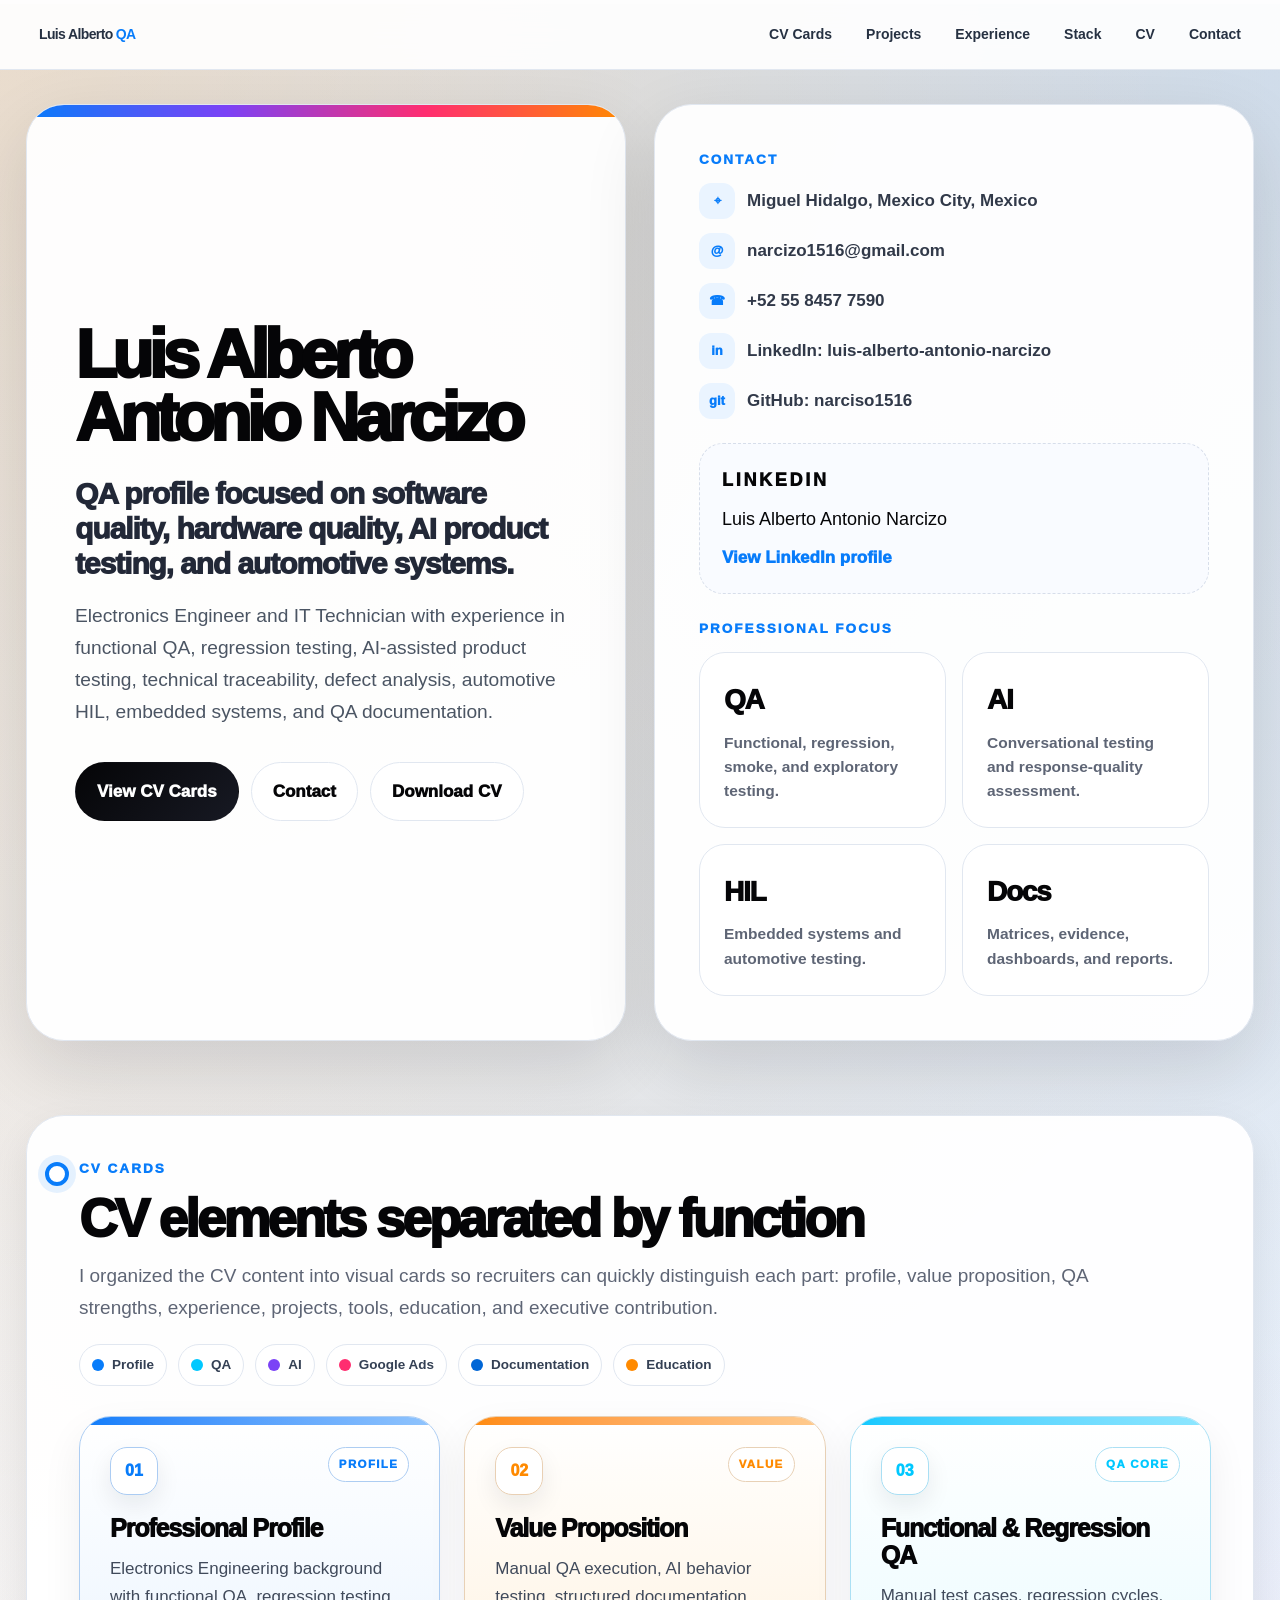
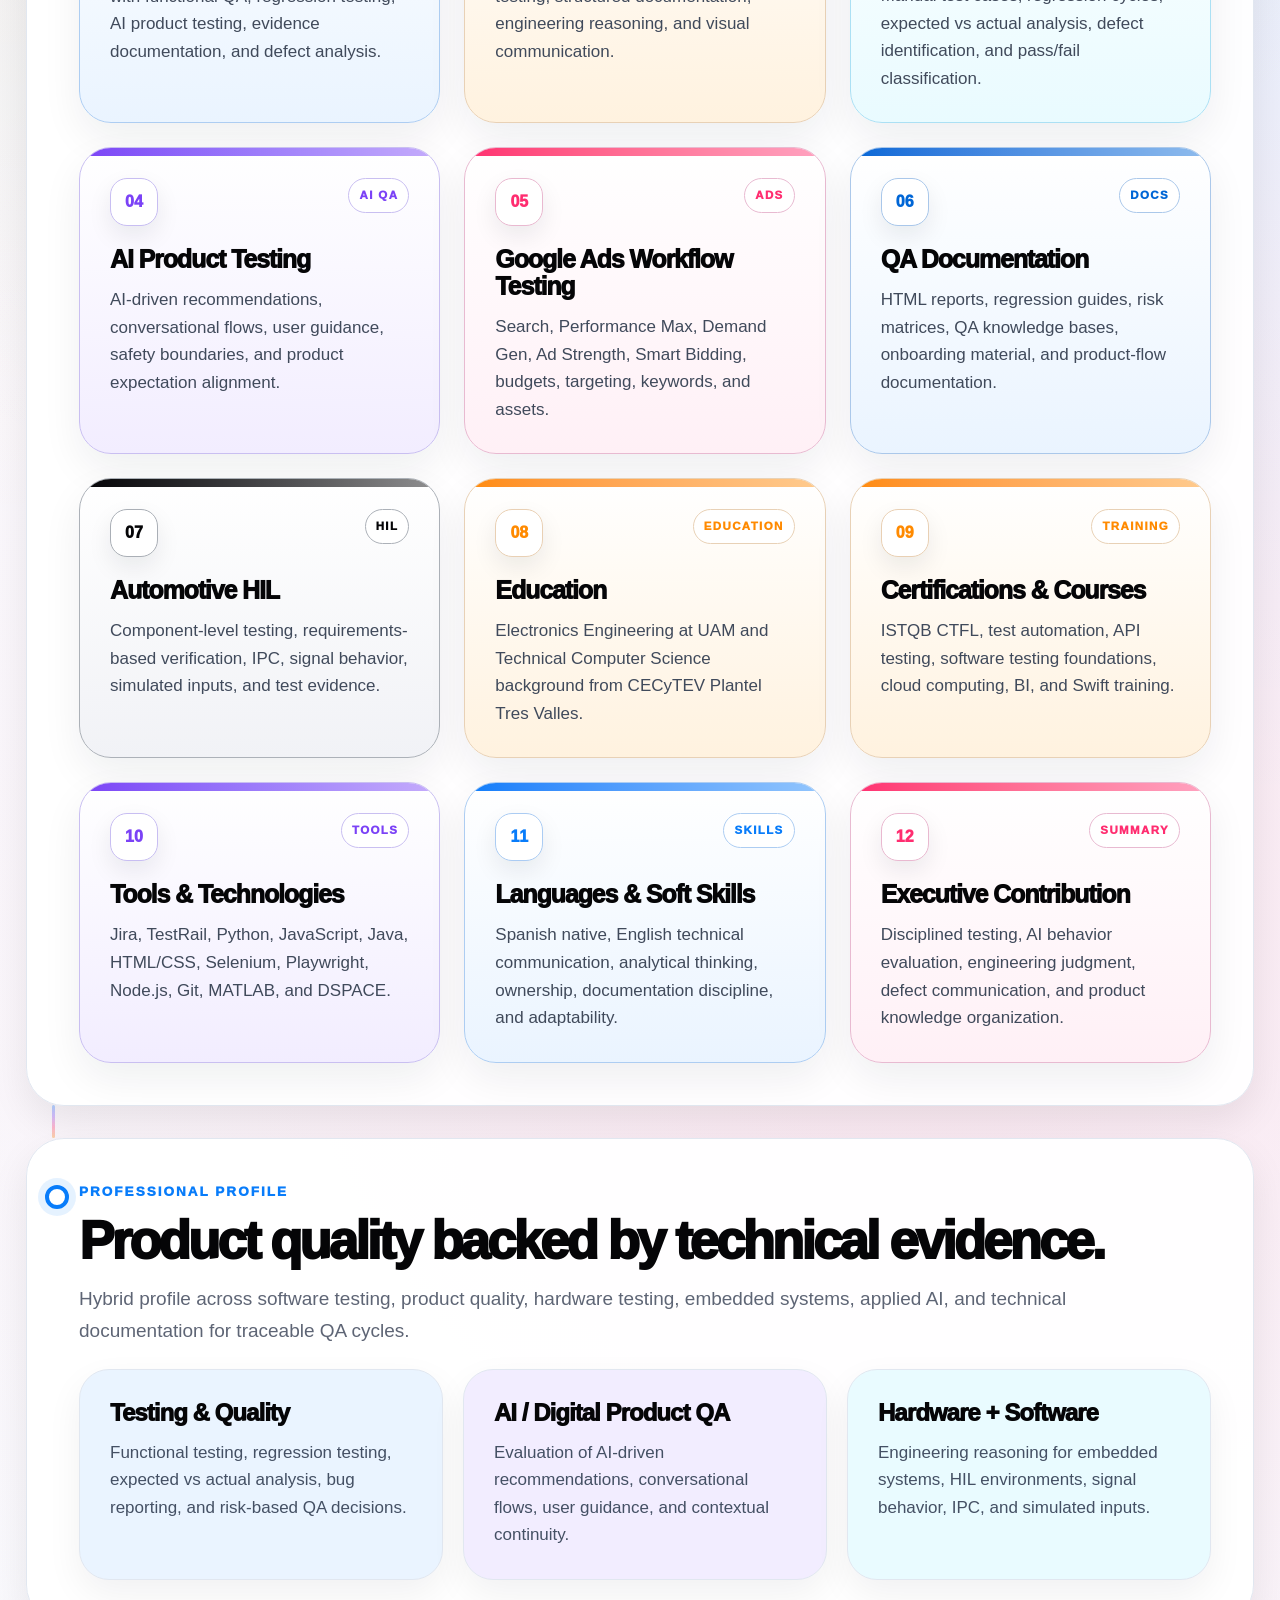
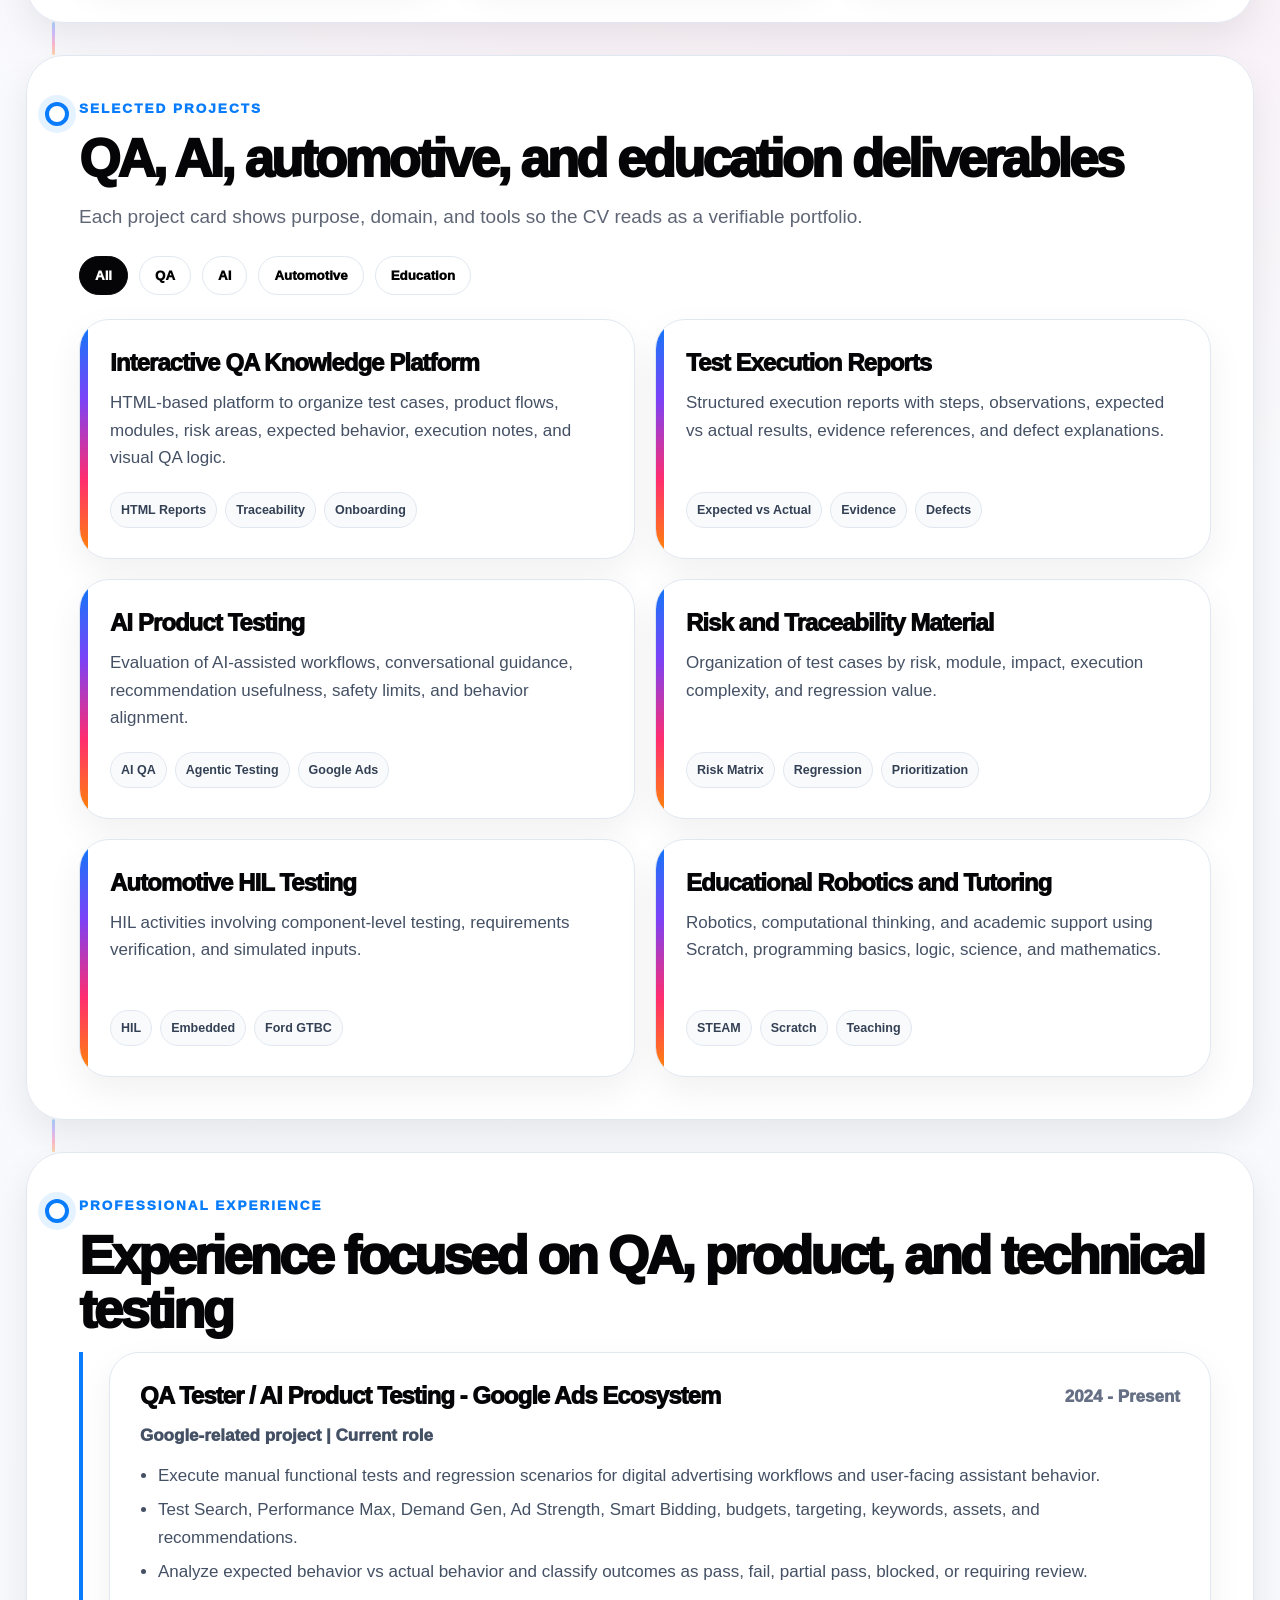
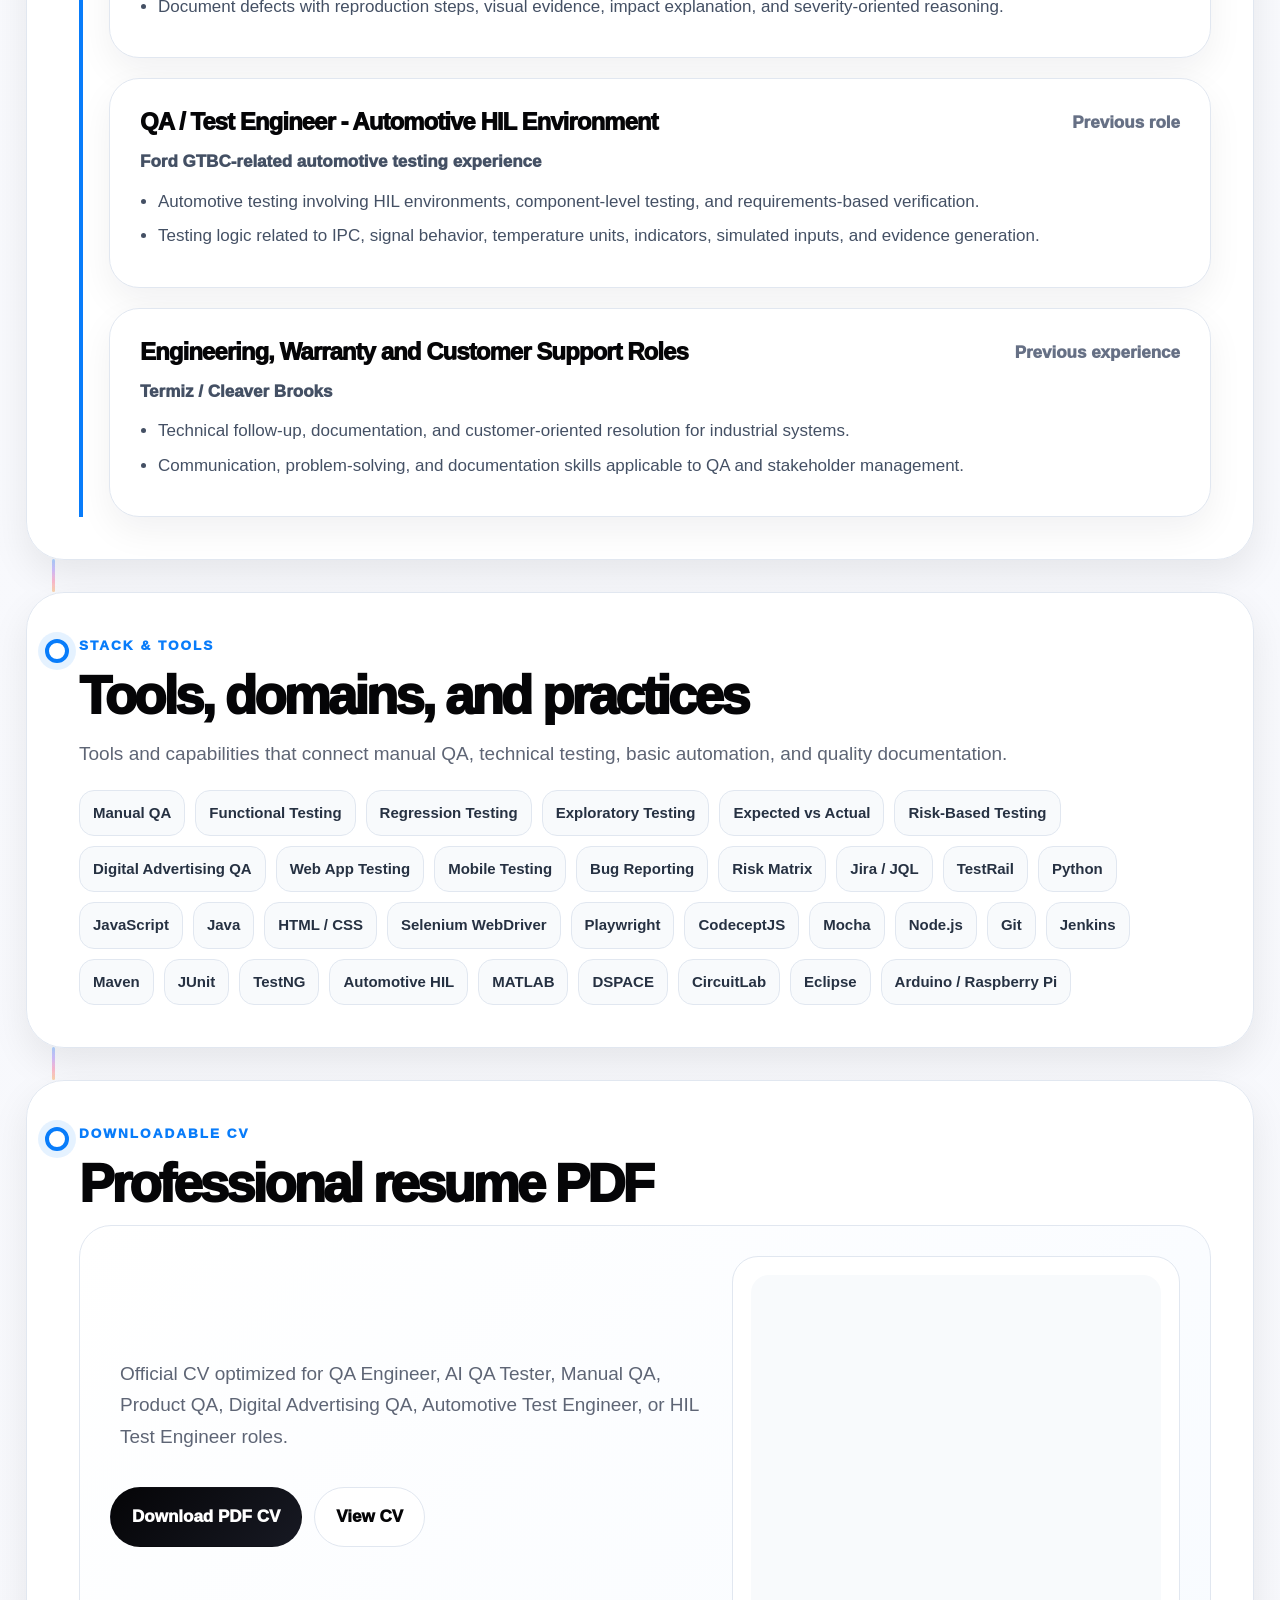
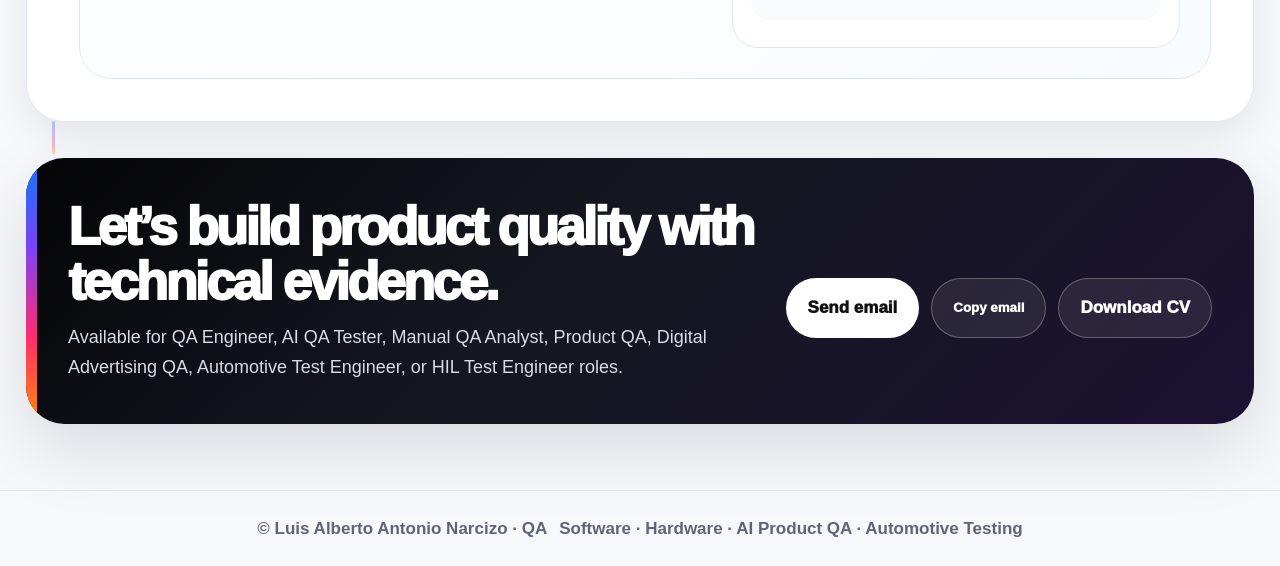
==== commit d4d895e9: "Remove initial engineering validation wording" ====
--- a/index.html
+++ b/index.html
@@ -3,31 +3,28 @@
 <head>
 <meta charset="utf-8">
 <meta name="viewport" content="width=device-width,initial-scale=1">
-<title>Luis Alberto Antonio Narcizo | QA Engineer Portfolio</title>
-<meta name="description" content="Professional portfolio for Luis Alberto Antonio Narcizo: QA Engineer, AI Product Validation, Automotive HIL, QA documentation, and software/hardware validation.">
+<title>Luis Alberto Antonio Narcizo | QA Engineer</title>
+<meta name="description" content="Professional site for Luis Alberto Antonio Narcizo: QA, AI product testing, automotive HIL, software and hardware quality documentation.">
 <style>
-:root{--jet:#050507;--ink:#121621;--muted:#5e6575;--line:#e1e7f0;--page:#f7f8fc;--blue:#087cfa;--blue2:#0066d6;--purple:#7b42f6;--pink:#ff2d70;--orange:#ff8a00;--red:#ff3d00;--cyan:#00c8ff;--soft-blue:#eaf4ff;--soft-purple:#f2edff;--soft-pink:#fff0f6;--soft-orange:#fff2df;--soft-cyan:#e9fbff;--soft-dark:#f1f2f6;--shadow:0 26px 72px rgba(10,12,18,.12);--shadow2:0 15px 38px rgba(10,12,18,.08);--max:1360px}*{box-sizing:border-box}html{scroll-behavior:smooth}body{margin:0;color:var(--ink);font-family:"Google Sans Text","Google Sans","Product Sans",Aptos,Inter,"Segoe UI",Roboto,Arial,sans-serif;background:radial-gradient(circle at 0% 0%,rgba(255,138,0,.20),transparent 30%),radial-gradient(circle at 100% 0%,rgba(8,124,250,.20),transparent 34%),radial-gradient(circle at 72% 36%,rgba(255,45,112,.10),transparent 27%),linear-gradient(180deg,#fbfcff,var(--page));font-size:17px;line-height:1.62;-webkit-font-smoothing:antialiased;overflow-x:hidden}a{color:inherit;text-decoration:none}p,h1,h2,h3{margin:0}ul{margin:0;padding-left:18px}li{margin:7px 0}
-/* Floating-only engineering intro: no center drawing, 5-second soft motion */
-.intro{position:fixed;inset:0;z-index:9999;display:grid;place-items:center;overflow:hidden;background:radial-gradient(circle at 18% 16%,rgba(8,124,250,.38),transparent 30%),radial-gradient(circle at 82% 18%,rgba(255,45,112,.30),transparent 33%),radial-gradient(circle at 50% 95%,rgba(255,138,0,.32),transparent 36%),linear-gradient(135deg,#050507 0%,#11131a 48%,#1c1131 100%);animation:introExit 5s cubic-bezier(.22,.8,.25,1) forwards}.intro::before{content:"";position:absolute;inset:-12%;background-image:radial-gradient(circle,rgba(255,255,255,.50) 1px,transparent 1.5px),linear-gradient(rgba(255,255,255,.055) 1px,transparent 1px),linear-gradient(90deg,rgba(255,255,255,.055) 1px,transparent 1px);background-size:120px 120px,64px 64px,64px 64px;opacity:.32;transform:rotate(-7deg);animation:spaceDrift 10s ease-in-out infinite alternate}.intro-stage{position:relative;width:min(1160px,94vw);height:min(680px,86vh);display:grid;place-items:center}.cv-preview-intro{position:absolute;z-index:2;width:min(760px,82vw);height:430px;border-radius:34px;background:linear-gradient(135deg,rgba(255,255,255,.14),rgba(255,255,255,.05));border:1px solid rgba(255,255,255,.18);box-shadow:0 48px 130px rgba(0,0,0,.30);opacity:0;transform:translateY(38px) scale(.94);animation:cvAppear 5s ease-in-out forwards}.cv-preview-intro::before{content:"Luis Alberto\A QA Engineer Portfolio";white-space:pre;position:absolute;left:46px;top:44px;font-size:50px;line-height:1.02;letter-spacing:-.06em;font-weight:950;color:rgba(255,255,255,.24)}.cv-preview-intro::after{content:"CV Cards · Projects · Experience · Stack";position:absolute;left:48px;bottom:48px;color:rgba(255,255,255,.30);font-weight:950;letter-spacing:.04em}.intro-note{position:absolute;z-index:6;left:50%;bottom:8%;transform:translateX(-50%);padding:12px 18px;border-radius:999px;border:1px solid rgba(255,255,255,.18);background:rgba(255,255,255,.10);backdrop-filter:blur(12px);color:#dce7ff;font-size:13px;font-weight:950;letter-spacing:.16em;text-transform:uppercase;opacity:0;animation:noteFade 5s ease-in-out forwards}.engine-card{position:absolute;z-index:5;width:176px;min-height:150px;border-radius:30px;border:1px solid rgba(255,255,255,.28);background:rgba(255,255,255,.14);box-shadow:0 24px 70px rgba(0,0,0,.30);backdrop-filter:blur(14px);display:grid;justify-items:center;align-content:center;gap:10px;color:#fff;opacity:0;animation:cardFloat 5s ease-in-out forwards}.engine-card svg{width:70px;height:70px;stroke:#fff;stroke-width:2.4;fill:none;stroke-linecap:round;stroke-linejoin:round}.engine-card strong{font-size:15px;font-weight:950;letter-spacing:.02em}.engine-card span{width:70%;height:5px;border-radius:999px;background:linear-gradient(90deg,var(--blue),var(--purple),var(--pink),var(--orange))}.c1{left:1%;top:7%;animation-delay:.08s}.c2{right:2%;top:8%;animation-delay:.18s}.c3{left:5%;bottom:10%;animation-delay:.28s}.c4{right:6%;bottom:10%;animation-delay:.38s}.c5{left:41%;top:0%;animation-delay:.48s}.c6{left:41%;bottom:0%;animation-delay:.58s}.c1 svg{stroke:var(--cyan)}.c2 svg{stroke:#fff}.c3 svg{stroke:var(--orange)}.c4 svg{stroke:var(--pink)}.c5 svg{stroke:#bda7ff}.c6 svg{stroke:#91dbff}.star{position:absolute;width:7px;height:7px;border-radius:50%;background:#fff;box-shadow:0 0 18px #fff;opacity:.8;animation:twinkle 2.6s ease-in-out infinite}.s1{left:21%;top:7%}.s2{right:24%;top:27%;animation-delay:.4s}.s3{left:28%;bottom:8%;animation-delay:.8s}.s4{right:20%;bottom:32%;animation-delay:1.1s}@keyframes introExit{0%,84%{opacity:1;visibility:visible}100%{opacity:0;visibility:hidden;pointer-events:none}}@keyframes cvAppear{0%,42%{opacity:0;transform:translateY(38px) scale(.94);filter:blur(12px)}60%,86%{opacity:.66;transform:translateY(8px) scale(.99);filter:blur(1px)}100%{opacity:0;transform:translateY(0) scale(1.03);filter:blur(0)}}@keyframes cardFloat{0%{opacity:0;transform:translateY(28px) scale(.9)}16%,82%{opacity:1}48%{transform:translateY(-18px) scale(1)}100%{opacity:0;transform:translateY(-34px) scale(.96)}}@keyframes noteFade{0%,20%{opacity:0;transform:translate(-50%,12px)}35%,78%{opacity:1;transform:translate(-50%,0)}100%{opacity:0;transform:translate(-50%,-10px)}}@keyframes twinkle{0%,100%{opacity:.42;transform:scale(.78)}50%{opacity:1;transform:scale(1.25)}}@keyframes spaceDrift{from{transform:rotate(-7deg) translate3d(-10px,-8px,0)}to{transform:rotate(-7deg) translate3d(14px,10px,0)}}
-.scroll-progress{position:fixed;top:0;left:0;right:0;height:4px;z-index:100;background:rgba(255,255,255,.55);overflow:hidden}.scroll-progress i{display:block;height:100%;width:100%;transform:scaleX(0);transform-origin:left;background:linear-gradient(90deg,var(--blue),var(--purple),var(--pink),var(--orange));transition:transform .08s linear}.skip{position:absolute;left:-999px}.skip:focus{left:16px;top:16px;background:#fff;padding:10px 14px;border-radius:999px;z-index:99}.nav{position:sticky;top:0;z-index:50;background:rgba(255,255,255,.91);backdrop-filter:blur(18px);border-bottom:1px solid var(--line)}.nav-in{max-width:var(--max);margin:auto;padding:13px 26px;display:flex;align-items:center;justify-content:space-between;gap:16px}.brand{font-size:23px;font-weight:950;letter-spacing:-.045em;color:var(--jet)}.brand b{color:var(--blue)}.nav-links{display:flex;gap:8px;align-items:center;flex-wrap:wrap}.nav a{border:1px solid transparent;border-radius:999px;padding:9px 12px;color:#263142;font-weight:850;font-size:14px}.nav a:hover{background:#fff;border-color:var(--line);box-shadow:0 8px 22px rgba(15,23,42,.06)}.wrap{max-width:var(--max);margin:auto;padding:0 26px;position:relative}.wrap:before{content:"";position:absolute;left:46px;top:calc(100svh - 24px);bottom:88px;width:3px;border-radius:999px;background:linear-gradient(180deg,var(--blue),var(--purple),var(--pink),var(--orange));opacity:.20}.hero{min-height:calc(100svh - 61px);padding:34px 0 42px;display:grid;grid-template-columns:minmax(0,1fr) minmax(0,1fr);gap:28px;align-items:stretch;animation:pageReveal 1s cubic-bezier(.2,.8,.2,1) 4.35s both}.hero-main,.side-panel,.section{background:rgba(255,255,255,.94);border:1px solid var(--line);border-radius:38px;box-shadow:var(--shadow)}.hero-main{position:relative;overflow:hidden;padding:46px 48px;display:flex;flex-direction:column;justify-content:center}.hero-main:before{content:"";position:absolute;left:0;right:0;top:0;height:12px;background:linear-gradient(90deg,var(--blue),var(--purple),var(--pink),var(--red),var(--orange))}.kicker{display:inline-flex;align-items:center;gap:10px;text-transform:uppercase;letter-spacing:.14em;font-size:12.5px;font-weight:950;color:var(--blue);margin-bottom:20px}.dot{width:11px;height:11px;border-radius:50%;background:linear-gradient(135deg,var(--blue),var(--pink),var(--orange))}h1{font-size:clamp(52px,5.35vw,78px);line-height:.92;letter-spacing:-.078em;color:var(--jet);font-weight:950;max-width:720px}h1 span{display:block}.role{margin:28px 0 18px;font-size:clamp(25px,2.35vw,34px);font-weight:950;color:#222837;line-height:1.16;letter-spacing:-.038em;max-width:720px}.hero-copy{font-size:19.2px;color:#4b5563;max-width:720px;line-height:1.66}.actions{display:flex;gap:12px;flex-wrap:wrap;margin-top:34px}.btn{display:inline-flex;align-items:center;justify-content:center;gap:9px;border-radius:999px;padding:15px 21px;font-weight:950;border:1px solid transparent;transition:.2s ease;cursor:pointer}.btn:hover{transform:translateY(-2px);box-shadow:0 16px 34px rgba(15,23,42,.14)}.btn-primary{background:linear-gradient(135deg,var(--jet),#171923);color:#fff}.btn-secondary{background:#fff;border-color:var(--line);color:var(--jet)}.btn-white{background:#fff;color:#111}.btn-outline{background:rgba(255,255,255,.08);border-color:rgba(255,255,255,.28);color:#fff}.side-panel{padding:44px;display:grid;grid-template-rows:auto auto 1fr;gap:24px}.side-block.clean{border:0;background:transparent;padding:0}.label{margin-bottom:12px;color:var(--blue);font-size:13.5px;font-weight:950;text-transform:uppercase;letter-spacing:.15em}.contact-list{display:grid;gap:14px}.contact-item{display:flex;gap:12px;align-items:center;color:#313949;font-weight:850;font-size:17px}.ico{display:grid;place-items:center;width:36px;height:36px;border-radius:12px;background:var(--soft-blue);color:var(--blue);font-weight:950;font-size:13px;flex:0 0 auto}.linkedin-box{border:1px dashed #d7deea;border-radius:24px;padding:22px;background:#f9fbff}.linkedin-box p{font-size:18px;color:var(--jet);margin-bottom:10px}.linkedin-box a{color:var(--blue);font-weight:950}.quick-grid{display:grid;grid-template-columns:repeat(2,minmax(0,1fr));gap:16px}.quick{border:1px solid var(--line);border-radius:26px;background:#fff;padding:24px;min-height:150px;display:flex;flex-direction:column;justify-content:flex-start}.quick b{font-size:28px;display:block;color:var(--jet);font-weight:950;letter-spacing:-.045em;margin-bottom:8px}.quick span{font-size:15.5px;line-height:1.56;color:var(--muted);font-weight:760}.section{margin:32px 0;padding:42px;box-shadow:var(--shadow2);position:relative;overflow:visible}.section:before{content:"";position:absolute;left:18px;top:46px;width:16px;height:16px;border-radius:50%;background:#fff;border:4px solid var(--blue);box-shadow:0 0 0 7px rgba(8,124,250,.10);z-index:2}.section:after{content:"";position:absolute;left:25px;bottom:-33px;width:3px;height:33px;border-radius:999px;background:linear-gradient(180deg,var(--blue),var(--purple),var(--pink),var(--orange));opacity:.32}.section:last-of-type:after{display:none}.section h2,.section .label,.section .desc,.section .accent,.section>.grid-3,.section>.cv-elements,.section>.legend,.section>.filters,.section>.projects,.section>.timeline,.section>.stack,.section>.cv-box{margin-left:10px}h2{font-size:clamp(34px,4.15vw,56px);line-height:1.03;letter-spacing:-.058em;color:var(--jet);margin-bottom:14px;font-weight:950}.desc{max-width:1040px;color:var(--muted);font-size:19px;line-height:1.68;font-weight:520}.accent{width:116px;height:6px;border-radius:99px;background:linear-gradient(90deg,var(--blue),var(--pink),var(--orange));margin:18px 0 24px}.cv-elements{display:grid;grid-template-columns:repeat(3,minmax(0,1fr));gap:24px;margin-top:30px}.cv-card{position:relative;overflow:hidden;background:linear-gradient(180deg,#fff,var(--soft,#f8fafc));border:1px solid color-mix(in srgb,var(--c,var(--blue)) 24%,var(--line));border-radius:32px;padding:30px;box-shadow:0 16px 40px rgba(16,24,40,.065);min-height:246px;transition:.24s ease}.cv-card:hover{transform:translateY(-6px) scale(1.012);box-shadow:0 28px 68px rgba(16,24,40,.13);border-color:color-mix(in srgb,var(--c,var(--blue)) 44%,#cbd5e1)}.cv-card:before{content:"";position:absolute;left:0;top:0;right:0;height:8px;background:linear-gradient(90deg,var(--c,var(--blue)),color-mix(in srgb,var(--c,var(--blue)) 44%,#fff))}.cv-card:after{content:"";position:absolute;right:-44px;bottom:-44px;width:132px;height:132px;border-radius:50%;background:color-mix(in srgb,var(--c,var(--blue)) 10%,transparent);pointer-events:none}.cv-card .top{display:flex;justify-content:space-between;gap:14px;align-items:flex-start;margin-bottom:20px}.num{display:grid;place-items:center;width:48px;height:48px;border-radius:17px;background:#fff;color:var(--c,var(--blue));font-weight:950;font-size:16px;box-shadow:0 10px 24px rgba(16,24,40,.08);border:1px solid color-mix(in srgb,var(--c,var(--blue)) 25%,var(--line))}.type{font-size:11.5px;letter-spacing:.12em;text-transform:uppercase;font-weight:950;color:var(--c,var(--blue));background:#fff;border:1px solid color-mix(in srgb,var(--c,var(--blue)) 24%,var(--line));border-radius:999px;padding:7px 10px}.cv-card h3{font-size:25px;line-height:1.08;color:var(--jet);margin-bottom:13px;font-weight:950;letter-spacing:-.045em}.cv-card p{color:#404a5b;font-size:17px;line-height:1.62;font-weight:540}.profile{--c:var(--blue);--soft:var(--soft-blue)}.value{--c:var(--orange);--soft:var(--soft-orange)}.qa{--c:var(--cyan);--soft:var(--soft-cyan)}.ai{--c:var(--purple);--soft:var(--soft-purple)}.ads{--c:var(--pink);--soft:var(--soft-pink)}.docs{--c:var(--blue2);--soft:var(--soft-blue)}.auto{--c:var(--jet);--soft:var(--soft-dark)}.edu{--c:var(--red);--soft:var(--soft-orange)}.cert{--c:var(--orange);--soft:var(--soft-orange)}.tools{--c:var(--purple);--soft:var(--soft-purple)}.lang{--c:var(--blue);--soft:var(--soft-blue)}.exec{--c:var(--pink);--soft:var(--soft-pink)}.legend{display:flex;flex-wrap:wrap;gap:11px;margin-top:20px}.legend span{display:inline-flex;align-items:center;gap:8px;border:1px solid var(--line);background:#fff;border-radius:999px;padding:9px 12px;font-size:13.5px;font-weight:900;color:#344054}.swatch{width:12px;height:12px;border-radius:50%;background:var(--s)}.grid-3{display:grid;grid-template-columns:repeat(3,minmax(0,1fr));gap:20px}.card,.project,.job{border:1px solid var(--line);border-radius:30px;background:#fff;padding:30px;box-shadow:0 14px 36px rgba(16,24,40,.06);transition:.24s ease}.card:hover,.project:hover,.job:hover{transform:translateY(-4px);box-shadow:0 24px 54px rgba(16,24,40,.11)}.card h3,.project h3,.job h3{font-size:24px;line-height:1.12;color:var(--jet);margin-bottom:12px;font-weight:950;letter-spacing:-.04em}.card p,.project p,.job p,.job li{color:#445064;font-size:17px;line-height:1.62}.soft-blue{background:var(--soft-blue)}.soft-purple{background:var(--soft-purple)}.soft-cyan{background:var(--soft-cyan)}.filters{display:flex;gap:11px;flex-wrap:wrap;margin:24px 0}.filter{border:1px solid var(--line);background:#fff;border-radius:999px;padding:11px 15px;font-weight:950;cursor:pointer}.filter.active{background:var(--jet);color:#fff;border-color:var(--jet)}.projects{display:grid;grid-template-columns:repeat(2,minmax(0,1fr));gap:20px}.project{position:relative;display:flex;flex-direction:column;min-height:238px;overflow:hidden}.project:before{content:"";position:absolute;left:0;top:0;bottom:0;width:8px;background:linear-gradient(180deg,var(--blue),var(--purple),var(--pink),var(--orange))}.tags{display:flex;gap:8px;flex-wrap:wrap;margin-top:auto;padding-top:20px}.tag{border:1px solid var(--line);background:#f8fafc;border-radius:999px;padding:7px 10px;font-size:12.5px;font-weight:900;color:#344054}.timeline{display:grid;gap:20px;border-left:4px solid var(--blue);padding-left:26px}.job-head{display:flex;justify-content:space-between;gap:14px;align-items:flex-start;margin-bottom:12px}.job-meta{font-weight:950;color:var(--blue);font-size:16px}.date{font-weight:950;color:#667085;white-space:nowrap}.stack{display:flex;gap:10px;flex-wrap:wrap}.stack span{border:1px solid var(--line);background:#f8fafc;border-radius:15px;padding:10px 13px;font-weight:900;color:#263142;font-size:15px}.cv-box{display:grid;grid-template-columns:1fr minmax(320px,.75fr);gap:24px;align-items:center;background:linear-gradient(135deg,#fff,#f8fbff);border:1px solid var(--line);border-radius:32px;padding:30px}.cv-preview{border:1px solid var(--line);border-radius:26px;background:#fff;padding:18px;min-height:345px}.cv-preview iframe{width:100%;height:345px;border:0;border-radius:18px;background:#f8fafc}.cta{margin:36px 0 66px;background:linear-gradient(135deg,#050507,#151720 42%,#1b1231);color:#fff;border-radius:38px;padding:42px;display:grid;grid-template-columns:1fr auto;gap:24px;align-items:center;box-shadow:var(--shadow);position:relative;overflow:hidden}.cta:before{content:"";position:absolute;inset:0 auto 0 0;width:11px;background:linear-gradient(180deg,var(--blue),var(--purple),var(--pink),var(--orange))}.cta h2{color:#fff}.cta p{color:#d7dce5;font-size:18px}footer{border-top:1px solid var(--line);padding:24px;text-align:center;color:var(--muted);font-weight:760;display:flex;justify-content:center;gap:12px;flex-wrap:wrap}.reveal{opacity:0;transform:translateY(34px) scale(.985);filter:blur(8px);transition:opacity .8s cubic-bezier(.2,.8,.2,1),transform .8s cubic-bezier(.2,.8,.2,1),filter .8s cubic-bezier(.2,.8,.2,1)}.reveal.in-view{opacity:1;transform:none;filter:blur(0)}.cv-card,.project,.job,.card,.quick{transition-delay:calc(var(--d,0)*55ms)}@media(max-width:1120px){.hero,.cv-box,.cta{grid-template-columns:1fr}.hero{min-height:auto}.side-panel{padding:32px}.cv-elements{grid-template-columns:repeat(2,minmax(0,1fr))}.grid-3,.projects{grid-template-columns:1fr}.nav a:not(.priority){display:none}.wrap:before,.section:before,.section:after{display:none}.intro-stage{height:min(720px,90vh)}.engine-card{width:144px;min-height:128px}.engine-card svg{width:56px;height:56px}.c5,.c6{display:none}}@media(max-width:680px){body{font-size:16px}.intro-stage{height:90vh}.engine-card{width:116px;min-height:108px;border-radius:22px}.engine-card svg{width:44px;height:44px}.engine-card strong{font-size:12px}.c3,.c4{bottom:3%}.intro-note{font-size:11px;bottom:6%}.wrap,.nav-in{padding-left:16px;padding-right:16px}.hero-main,.side-panel,.section{border-radius:28px}.hero-main{padding:34px}.section{padding:24px}.cv-elements,.quick-grid{grid-template-columns:1fr}.cv-card{padding:24px;min-height:auto}.cta{padding:26px}.side-panel{padding:22px}.job-head{display:block}.date{display:block;margin-top:4px}h1{font-size:clamp(46px,16vw,70px)}h2{font-size:clamp(30px,11vw,44px)}}@media(prefers-reduced-motion:reduce){html{scroll-behavior:auto}.intro{animation:introExit 1.2s ease forwards}.engine-card{animation:none;opacity:1}.intro-note{display:none}.reveal{opacity:1;transform:none;filter:none;transition:none}.btn:hover,.cv-card:hover,.card:hover,.project:hover,.job:hover{transform:none}}
+:root{--jet:#050507;--ink:#121621;--muted:#5e6575;--line:#e1e7f0;--page:#f7f8fc;--blue:#087cfa;--blue2:#0066d6;--purple:#7b42f6;--pink:#ff2d70;--orange:#ff8a00;--cyan:#00c8ff;--soft-blue:#eaf4ff;--soft-purple:#f2edff;--soft-pink:#fff0f6;--soft-orange:#fff2df;--soft-cyan:#e9fbff;--soft-dark:#f1f2f6;--shadow:0 26px 72px rgba(10,12,18,.12);--shadow2:0 15px 38px rgba(10,12,18,.08);--max:1360px}*{box-sizing:border-box}html{scroll-behavior:smooth}body{margin:0;color:var(--ink);font-family:"Google Sans Text","Google Sans","Product Sans",Aptos,Inter,"Segoe UI",Roboto,Arial,sans-serif;background:radial-gradient(circle at 0% 0%,rgba(255,138,0,.20),transparent 30%),radial-gradient(circle at 100% 0%,rgba(8,124,250,.20),transparent 34%),radial-gradient(circle at 72% 36%,rgba(255,45,112,.10),transparent 27%),linear-gradient(180deg,#fbfcff,var(--page));font-size:17px;line-height:1.62;-webkit-font-smoothing:antialiased;overflow-x:hidden}a{color:inherit;text-decoration:none}p,h1,h2,h3{margin:0}ul{margin:0;padding-left:18px}li{margin:7px 0}.intro{position:fixed;inset:0;z-index:9999;display:grid;place-items:center;overflow:hidden;background:radial-gradient(circle at 18% 16%,rgba(8,124,250,.38),transparent 30%),radial-gradient(circle at 82% 18%,rgba(255,45,112,.30),transparent 33%),radial-gradient(circle at 50% 95%,rgba(255,138,0,.32),transparent 36%),linear-gradient(135deg,#050507 0%,#11131a 48%,#1c1131 100%);animation:introExit 5s cubic-bezier(.22,.8,.25,1) forwards}.intro::before{content:"";position:absolute;inset:-12%;background-image:radial-gradient(circle,rgba(255,255,255,.50) 1px,transparent 1.5px),linear-gradient(rgba(255,255,255,.055) 1px,transparent 1px),linear-gradient(90deg,rgba(255,255,255,.055) 1px,transparent 1px);background-size:120px 120px,64px 64px,64px 64px;opacity:.32;transform:rotate(-7deg);animation:spaceDrift 10s ease-in-out infinite alternate}.intro-stage{position:relative;width:min(1160px,94vw);height:min(680px,86vh);display:grid;place-items:center}.engine-card{position:absolute;z-index:5;width:176px;min-height:150px;border-radius:30px;border:1px solid rgba(255,255,255,.28);background:rgba(255,255,255,.14);box-shadow:0 24px 70px rgba(0,0,0,.30);backdrop-filter:blur(14px);display:grid;justify-items:center;align-content:center;gap:10px;color:#fff;opacity:0;animation:cardFloat 5s ease-in-out forwards}.engine-card svg{width:70px;height:70px;stroke:#fff;stroke-width:2.4;fill:none;stroke-linecap:round;stroke-linejoin:round}.engine-card strong{font-size:15px;font-weight:950;letter-spacing:.02em}.engine-card span{width:70%;height:5px;border-radius:999px;background:linear-gradient(90deg,var(--blue),var(--purple),var(--pink),var(--orange))}.c1{left:1%;top:7%;animation-delay:.08s}.c2{right:2%;top:8%;animation-delay:.18s}.c3{left:5%;bottom:10%;animation-delay:.28s}.c4{right:6%;bottom:10%;animation-delay:.38s}.c5{left:41%;top:0%;animation-delay:.48s}.c6{left:41%;bottom:0%;animation-delay:.58s}.c1 svg{stroke:var(--cyan)}.c2 svg{stroke:#fff}.c3 svg{stroke:var(--orange)}.c4 svg{stroke:var(--pink)}.c5 svg{stroke:#bda7ff}.c6 svg{stroke:#91dbff}.star{position:absolute;width:7px;height:7px;border-radius:50%;background:#fff;box-shadow:0 0 18px #fff;opacity:.8;animation:twinkle 2.6s ease-in-out infinite}.s1{left:21%;top:7%}.s2{right:24%;top:27%;animation-delay:.4s}.s3{left:28%;bottom:8%;animation-delay:.8s}.s4{right:20%;bottom:32%;animation-delay:1.1s}@keyframes introExit{0%,84%{opacity:1;visibility:visible}100%{opacity:0;visibility:hidden;pointer-events:none}}@keyframes cardFloat{0%{opacity:0;transform:translateY(28px) scale(.9)}16%,82%{opacity:1}48%{transform:translateY(-18px) scale(1)}100%{opacity:0;transform:translateY(-34px) scale(.96)}}@keyframes twinkle{0%,100%{opacity:.42;transform:scale(.78)}50%{opacity:1;transform:scale(1.25)}}@keyframes spaceDrift{from{transform:rotate(-7deg) translate3d(-10px,-8px,0)}to{transform:rotate(-7deg) translate3d(14px,10px,0)}}@keyframes pageReveal{from{opacity:0;transform:translateY(24px);filter:blur(10px)}to{opacity:1;transform:none;filter:blur(0)}}.scroll-progress{position:fixed;top:0;left:0;right:0;height:4px;z-index:100;background:rgba(255,255,255,.55);overflow:hidden}.scroll-progress i{display:block;height:100%;width:100%;transform:scaleX(0);transform-origin:left;background:linear-gradient(90deg,var(--blue),var(--purple),var(--pink),var(--orange));transition:transform .08s linear}.skip{position:absolute;left:-999px}.skip:focus{left:16px;top:16px;background:#fff;padding:10px 14px;border-radius:999px;z-index:99}.nav{position:sticky;top:0;z-index:50;background:rgba(255,255,255,.91);backdrop-filter:blur(18px);border-bottom:1px solid var(--line)}.nav-in{max-width:var(--max);margin:auto;padding:13px 26px;display:flex;align-items:center;justify-content:space-between;gap:16px}.brand{font-size:23px;font-weight:950;letter-spacing:-.045em;color:var(--jet)}.brand b{color:var(--blue)}.nav-links{display:flex;gap:8px;align-items:center;flex-wrap:wrap}.nav a{border:1px solid transparent;border-radius:999px;padding:9px 12px;color:#263142;font-weight:850;font-size:14px}.nav a:hover{background:#fff;border-color:var(--line);box-shadow:0 8px 22px rgba(15,23,42,.06)}.wrap{max-width:var(--max);margin:auto;padding:0 26px;position:relative}.hero{min-height:calc(100svh - 61px);padding:34px 0 42px;display:grid;grid-template-columns:minmax(0,1fr) minmax(0,1fr);gap:28px;align-items:stretch;animation:pageReveal 1s cubic-bezier(.2,.8,.2,1) 4.35s both}.hero-main,.side-panel,.section{background:rgba(255,255,255,.94);border:1px solid var(--line);border-radius:38px;box-shadow:var(--shadow)}.hero-main{position:relative;overflow:hidden;padding:46px 48px;display:flex;flex-direction:column;justify-content:center}.hero-main:before{content:"";position:absolute;left:0;right:0;top:0;height:12px;background:linear-gradient(90deg,var(--blue),var(--purple),var(--pink),var(--orange))}h1{font-size:clamp(52px,5.35vw,78px);line-height:.92;letter-spacing:-.078em;color:var(--jet);font-weight:950;max-width:720px}h1 span{display:block}.role{margin:28px 0 18px;font-size:clamp(25px,2.35vw,34px);font-weight:950;color:#222837;line-height:1.16;letter-spacing:-.038em;max-width:720px}.hero-copy{font-size:19.2px;color:#4b5563;max-width:720px;line-height:1.66}.actions{display:flex;gap:12px;flex-wrap:wrap;margin-top:34px}.btn{display:inline-flex;align-items:center;justify-content:center;gap:9px;border-radius:999px;padding:15px 21px;font-weight:950;border:1px solid transparent;transition:.2s ease;cursor:pointer}.btn:hover{transform:translateY(-2px);box-shadow:0 16px 34px rgba(15,23,42,.14)}.btn-primary{background:linear-gradient(135deg,var(--jet),#171923);color:#fff}.btn-secondary{background:#fff;border-color:var(--line);color:var(--jet)}.btn-white{background:#fff;color:#111}.btn-outline{background:rgba(255,255,255,.08);border-color:rgba(255,255,255,.28);color:#fff}.side-panel{padding:44px;display:grid;grid-template-rows:auto auto 1fr;gap:24px}.side-block.clean{border:0;background:transparent;padding:0}.label{margin-bottom:12px;color:var(--blue);font-size:13.5px;font-weight:950;text-transform:uppercase;letter-spacing:.15em}.contact-list{display:grid;gap:14px}.contact-item{display:flex;gap:12px;align-items:center;color:#313949;font-weight:850;font-size:17px}.ico{display:grid;place-items:center;width:36px;height:36px;border-radius:12px;background:var(--soft-blue);color:var(--blue);font-weight:950;font-size:13px;flex:0 0 auto}.linkedin-box{border:1px dashed #d7deea;border-radius:24px;padding:22px;background:#f9fbff}.linkedin-box p{font-size:18px;color:var(--jet);margin-bottom:10px}.linkedin-box a{color:var(--blue);font-weight:950}.quick-grid{display:grid;grid-template-columns:repeat(2,minmax(0,1fr));gap:16px}.quick{border:1px solid var(--line);border-radius:26px;background:#fff;padding:24px;min-height:150px;display:flex;flex-direction:column;justify-content:flex-start}.quick b{font-size:28px;display:block;color:var(--jet);font-weight:950;letter-spacing:-.045em;margin-bottom:8px}.quick span{font-size:15.5px;line-height:1.56;color:var(--muted);font-weight:760}.section{margin:32px 0;padding:42px;box-shadow:var(--shadow2);position:relative;overflow:visible}.section:before{content:"";position:absolute;left:18px;top:46px;width:16px;height:16px;border-radius:50%;background:#fff;border:4px solid var(--blue);box-shadow:0 0 0 7px rgba(8,124,250,.10);z-index:2}.section:after{content:"";position:absolute;left:25px;bottom:-33px;width:3px;height:33px;border-radius:999px;background:linear-gradient(180deg,var(--blue),var(--purple),var(--pink),var(--orange));opacity:.32}.section:last-of-type:after{display:none}.section h2,.section .label,.section .desc,.section>.grid-3,.section>.cv-elements,.section>.legend,.section>.filters,.section>.projects,.section>.timeline,.section>.stack,.section>.cv-box{margin-left:10px}h2{font-size:clamp(34px,4.15vw,56px);line-height:1.03;letter-spacing:-.058em;color:var(--jet);margin-bottom:14px;font-weight:950}.desc{max-width:1040px;color:var(--muted);font-size:19px;line-height:1.68;font-weight:520}.cv-elements{display:grid;grid-template-columns:repeat(3,minmax(0,1fr));gap:24px;margin-top:30px}.cv-card{position:relative;overflow:hidden;background:linear-gradient(180deg,#fff,var(--soft,#f8fafc));border:1px solid color-mix(in srgb,var(--c,var(--blue)) 24%,var(--line));border-radius:32px;padding:30px;box-shadow:0 16px 40px rgba(16,24,40,.065);min-height:246px;transition:.24s ease}.cv-card:hover{transform:translateY(-6px) scale(1.012);box-shadow:0 28px 68px rgba(16,24,40,.13)}.cv-card:before{content:"";position:absolute;left:0;top:0;right:0;height:8px;background:linear-gradient(90deg,var(--c,var(--blue)),color-mix(in srgb,var(--c,var(--blue)) 44%,#fff))}.cv-card .top{display:flex;justify-content:space-between;gap:14px;align-items:flex-start;margin-bottom:20px}.num{display:grid;place-items:center;width:48px;height:48px;border-radius:17px;background:#fff;color:var(--c,var(--blue));font-weight:950;font-size:16px;box-shadow:0 10px 24px rgba(16,24,40,.08);border:1px solid color-mix(in srgb,var(--c,var(--blue)) 25%,var(--line))}.type{font-size:11.5px;letter-spacing:.12em;text-transform:uppercase;font-weight:950;color:var(--c,var(--blue));background:#fff;border:1px solid color-mix(in srgb,var(--c,var(--blue)) 24%,var(--line));border-radius:999px;padding:7px 10px}.cv-card h3{font-size:25px;line-height:1.08;color:var(--jet);margin-bottom:13px;font-weight:950;letter-spacing:-.045em}.cv-card p{color:#404a5b;font-size:17px;line-height:1.62;font-weight:540}.profile{--c:var(--blue);--soft:var(--soft-blue)}.value{--c:var(--orange);--soft:var(--soft-orange)}.qa{--c:var(--cyan);--soft:var(--soft-cyan)}.ai{--c:var(--purple);--soft:var(--soft-purple)}.ads{--c:var(--pink);--soft:var(--soft-pink)}.docs{--c:var(--blue2);--soft:var(--soft-blue)}.auto{--c:var(--jet);--soft:var(--soft-dark)}.edu{--c:var(--orange);--soft:var(--soft-orange)}.cert{--c:var(--orange);--soft:var(--soft-orange)}.tools{--c:var(--purple);--soft:var(--soft-purple)}.lang{--c:var(--blue);--soft:var(--soft-blue)}.exec{--c:var(--pink);--soft:var(--soft-pink)}.legend{display:flex;flex-wrap:wrap;gap:11px;margin-top:20px}.legend span{display:inline-flex;align-items:center;gap:8px;border:1px solid var(--line);background:#fff;border-radius:999px;padding:9px 12px;font-size:13.5px;font-weight:900;color:#344054}.swatch{width:12px;height:12px;border-radius:50%;background:var(--s)}.grid-3{display:grid;grid-template-columns:repeat(3,minmax(0,1fr));gap:20px}.card,.project,.job{border:1px solid var(--line);border-radius:30px;background:#fff;padding:30px;box-shadow:0 14px 36px rgba(16,24,40,.06);transition:.24s ease}.card:hover,.project:hover,.job:hover{transform:translateY(-4px);box-shadow:0 24px 54px rgba(16,24,40,.11)}.card h3,.project h3,.job h3{font-size:24px;line-height:1.12;color:var(--jet);margin-bottom:12px;font-weight:950;letter-spacing:-.04em}.card p,.project p,.job p,.job li{color:#445064;font-size:17px;line-height:1.62}.soft-blue{background:var(--soft-blue)}.soft-purple{background:var(--soft-purple)}.soft-cyan{background:var(--soft-cyan)}.filters{display:flex;gap:11px;flex-wrap:wrap;margin:24px 0}.filter{border:1px solid var(--line);background:#fff;border-radius:999px;padding:11px 15px;font-weight:950;cursor:pointer}.filter.active{background:var(--jet);color:#fff;border-color:var(--jet)}.projects{display:grid;grid-template-columns:repeat(2,minmax(0,1fr));gap:20px}.project{position:relative;display:flex;flex-direction:column;min-height:238px;overflow:hidden}.project:before{content:"";position:absolute;left:0;top:0;bottom:0;width:8px;background:linear-gradient(180deg,var(--blue),var(--purple),var(--pink),var(--orange))}.tags{display:flex;gap:8px;flex-wrap:wrap;margin-top:auto;padding-top:20px}.tag{border:1px solid var(--line);background:#f8fafc;border-radius:999px;padding:7px 10px;font-size:12.5px;font-weight:900;color:#344054}.timeline{display:grid;gap:20px;border-left:4px solid var(--blue);padding-left:26px}.job-head{display:flex;justify-content:space-between;gap:14px;align-items:flex-start;margin-bottom:12px}.job-meta{font-weight:950;color:var(--blue);font-size:16px}.date{font-weight:950;color:#667085;white-space:nowrap}.stack{display:flex;gap:10px;flex-wrap:wrap}.stack span{border:1px solid var(--line);background:#f8fafc;border-radius:15px;padding:10px 13px;font-weight:900;color:#263142;font-size:15px}.cv-box{display:grid;grid-template-columns:1fr minmax(320px,.75fr);gap:24px;align-items:center;background:linear-gradient(135deg,#fff,#f8fbff);border:1px solid var(--line);border-radius:32px;padding:30px}.cv-preview{border:1px solid var(--line);border-radius:26px;background:#fff;padding:18px;min-height:345px}.cv-preview iframe{width:100%;height:345px;border:0;border-radius:18px;background:#f8fafc}.cta{margin:36px 0 66px;background:linear-gradient(135deg,#050507,#151720 42%,#1b1231);color:#fff;border-radius:38px;padding:42px;display:grid;grid-template-columns:1fr auto;gap:24px;align-items:center;box-shadow:var(--shadow);position:relative;overflow:hidden}.cta:before{content:"";position:absolute;inset:0 auto 0 0;width:11px;background:linear-gradient(180deg,var(--blue),var(--purple),var(--pink),var(--orange))}.cta h2{color:#fff}.cta p{color:#d7dce5;font-size:18px}footer{border-top:1px solid var(--line);padding:24px;text-align:center;color:var(--muted);font-weight:760;display:flex;justify-content:center;gap:12px;flex-wrap:wrap}.reveal{opacity:0;transform:translateY(34px) scale(.985);filter:blur(8px);transition:opacity .8s cubic-bezier(.2,.8,.2,1),transform .8s cubic-bezier(.2,.8,.2,1),filter .8s cubic-bezier(.2,.8,.2,1)}.reveal.in-view{opacity:1;transform:none;filter:blur(0)}.cv-card,.project,.job,.card,.quick{transition-delay:calc(var(--d,0)*55ms)}@media(max-width:1120px){.hero,.cv-box,.cta{grid-template-columns:1fr}.hero{min-height:auto}.side-panel{padding:32px}.cv-elements{grid-template-columns:repeat(2,minmax(0,1fr))}.grid-3,.projects{grid-template-columns:1fr}.nav a:not(.priority){display:none}.section:before,.section:after{display:none}.intro-stage{height:min(720px,90vh)}.engine-card{width:144px;min-height:128px}.engine-card svg{width:56px;height:56px}.c5,.c6{display:none}}@media(max-width:680px){body{font-size:16px}.intro-stage{height:90vh}.engine-card{width:116px;min-height:108px;border-radius:22px}.engine-card svg{width:44px;height:44px}.engine-card strong{font-size:12px}.c3,.c4{bottom:3%}.wrap,.nav-in{padding-left:16px;padding-right:16px}.hero-main,.side-panel,.section{border-radius:28px}.hero-main{padding:34px}.section{padding:24px}.cv-elements,.quick-grid{grid-template-columns:1fr}.cv-card{padding:24px;min-height:auto}.cta{padding:26px}.side-panel{padding:22px}.job-head{display:block}.date{display:block;margin-top:4px}h1{font-size:clamp(46px,16vw,70px)}h2{font-size:clamp(30px,11vw,44px)}}@media(prefers-reduced-motion:reduce){html{scroll-behavior:auto}.intro{animation:introExit 1.2s ease forwards}.engine-card{animation:none;opacity:1}.reveal{opacity:1;transform:none;filter:none;transition:none}.btn:hover,.cv-card:hover,.card:hover,.project:hover,.job:hover{transform:none}}
 </style>
 </head>
 <body>
-<div class="intro" aria-hidden="true"><div class="intro-stage"><div class="cv-preview-intro"></div><span class="star s1"></span><span class="star s2"></span><span class="star s3"></span><span class="star s4"></span><div class="engine-card c1"><svg viewBox="0 0 64 64"><rect x="16" y="16" width="32" height="32" rx="6"/><path d="M24 3v11M40 3v11M24 50v11M40 50v11M3 24h11M3 40h11M50 24h11M50 40h11"/><rect x="26" y="26" width="12" height="12" rx="2"/></svg><strong>Microchip</strong><span></span></div><div class="engine-card c2"><svg viewBox="0 0 64 64"><path d="M20 18l-12 14 12 14M44 18l12 14-12 14M38 12L26 52"/></svg><strong>Code</strong><span></span></div><div class="engine-card c3"><svg viewBox="0 0 64 64"><path d="M14 44h36M20 36h24M24 28h16"/><path d="M18 50L32 10l14 40"/><circle cx="32" cy="20" r="4"/></svg><strong>Electronics</strong><span></span></div><div class="engine-card c4"><svg viewBox="0 0 64 64"><path d="M18 14h28v36H18z"/><path d="M24 24h16M24 32h16M24 40h10"/><path d="M16 50l-6 6M48 50l6 6"/></svg><strong>Test Plan</strong><span></span></div><div class="engine-card c5"><svg viewBox="0 0 64 64"><circle cx="32" cy="32" r="6"/><ellipse cx="32" cy="32" rx="24" ry="10"/><ellipse cx="32" cy="32" rx="24" ry="10" transform="rotate(60 32 32)"/><ellipse cx="32" cy="32" rx="24" ry="10" transform="rotate(120 32 32)"/></svg><strong>AI / Systems</strong><span></span></div><div class="engine-card c6"><svg viewBox="0 0 64 64"><path d="M8 36c16-24 32-24 48 0"/><circle cx="32" cy="34" r="8"/><path d="M18 20h28M24 12h16"/></svg><strong>Signal QA</strong><span></span></div><div class="intro-note">Engineering · QA · AI Validation</div></div></div>
+<div class="intro" aria-hidden="true"><div class="intro-stage"><span class="star s1"></span><span class="star s2"></span><span class="star s3"></span><span class="star s4"></span><div class="engine-card c1"><svg viewBox="0 0 64 64"><rect x="16" y="16" width="32" height="32" rx="6"/><path d="M24 3v11M40 3v11M24 50v11M40 50v11M3 24h11M3 40h11M50 24h11M50 40h11"/><rect x="26" y="26" width="12" height="12" rx="2"/></svg><strong>Microchip</strong><span></span></div><div class="engine-card c2"><svg viewBox="0 0 64 64"><path d="M20 18l-12 14 12 14M44 18l12 14-12 14M38 12L26 52"/></svg><strong>Code</strong><span></span></div><div class="engine-card c3"><svg viewBox="0 0 64 64"><path d="M14 44h36M20 36h24M24 28h16"/><path d="M18 50L32 10l14 40"/><circle cx="32" cy="20" r="4"/></svg><strong>Electronics</strong><span></span></div><div class="engine-card c4"><svg viewBox="0 0 64 64"><path d="M18 14h28v36H18z"/><path d="M24 24h16M24 32h16M24 40h10"/><path d="M16 50l-6 6M48 50l6 6"/></svg><strong>Test Plan</strong><span></span></div><div class="engine-card c5"><svg viewBox="0 0 64 64"><circle cx="32" cy="32" r="6"/><ellipse cx="32" cy="32" rx="24" ry="10"/><ellipse cx="32" cy="32" rx="24" ry="10" transform="rotate(60 32 32)"/><ellipse cx="32" cy="32" rx="24" ry="10" transform="rotate(120 32 32)"/></svg><strong>AI / Systems</strong><span></span></div><div class="engine-card c6"><svg viewBox="0 0 64 64"><path d="M8 36c16-24 32-24 48 0"/><circle cx="32" cy="34" r="8"/><path d="M18 20h28M24 12h16"/></svg><strong>Signal QA</strong><span></span></div></div></div>
 <div class="scroll-progress" aria-hidden="true"><i id="scrollBar"></i></div>
 <a class="skip" href="#main">Skip to content</a>
 <nav class="nav"><div class="nav-in"><a class="brand" href="#top">Luis Alberto <b>QA</b></a><div class="nav-links"><a class="priority" href="#cards">CV Cards</a><a href="#projects">Projects</a><a href="#experience">Experience</a><a href="#stack">Stack</a><a class="priority" href="#cv">CV</a><a class="priority" href="#contact">Contact</a></div></div></nav>
 <main id="main" class="wrap">
-<section id="top" class="hero"><article class="hero-main"><p class="kicker"><span class="dot"></span>QA Engineer - Software & Hardware Validation</p><h1><span>Luis Alberto</span><span>Antonio Narcizo</span></h1><p class="role">QA Engineer focused on software validation, hardware validation, AI products, and automotive systems.</p><p class="hero-copy">Electronics Engineer and IT Technician with experience in functional QA, regression testing, AI-assisted product validation, technical traceability, defect analysis, automotive validation, embedded systems, and QA documentation.</p><div class="actions"><a class="btn btn-primary" href="#cards">View CV Cards</a><a class="btn btn-secondary" href="#contact">Contact</a><a class="btn btn-secondary" href="./Luis_Alberto_Antonio_Narcizo_QA_Engineer_CV.pdf" download>Download CV</a></div></article><aside class="side-panel"><div class="side-block clean"><p class="label">Contact</p><div class="contact-list"><div class="contact-item"><span class="ico">⌖</span><span>Miguel Hidalgo, Mexico City, Mexico</span></div><div class="contact-item"><span class="ico">@</span><span>narcizo1516@gmail.com</span></div><div class="contact-item"><span class="ico">☎</span><span>+52 55 8457 7590</span></div><div class="contact-item"><span class="ico">in</span><span>LinkedIn: luis-alberto-antonio-narcizo</span></div><div class="contact-item"><span class="ico">git</span><span>GitHub: narciso1516</span></div></div></div><div class="linkedin-box"><p class="label">LinkedIn</p><p>Luis Alberto Antonio Narcizo</p><a href="https://mx.linkedin.com/in/luis-alberto-antonio-narcizo" target="_blank" rel="noopener">View LinkedIn profile</a></div><div class="side-block clean"><p class="label">Professional Focus</p><div class="quick-grid"><div class="quick"><b>QA</b><span>Functional, regression, smoke, and exploratory testing.</span></div><div class="quick"><b>AI</b><span>Conversational validation and response-quality assessment.</span></div><div class="quick"><b>HIL</b><span>Embedded systems and automotive validation.</span></div><div class="quick"><b>Docs</b><span>Matrices, evidence, dashboards, and reports.</span></div></div></div></aside></section>
-<section id="cards" class="section"><p class="label">CV Cards</p><h2>CV elements separated by function</h2><p class="desc">I organized the CV content into visual cards so recruiters can quickly distinguish each part: profile, value proposition, QA strengths, experience, projects, tools, education, and executive contribution.</p><div class="legend"><span><i class="swatch" style="--s:var(--blue)"></i>Profile</span><span><i class="swatch" style="--s:var(--cyan)"></i>QA</span><span><i class="swatch" style="--s:var(--purple)"></i>AI</span><span><i class="swatch" style="--s:var(--pink)"></i>Google Ads</span><span><i class="swatch" style="--s:var(--blue2)"></i>Documentation</span><span><i class="swatch" style="--s:var(--orange)"></i>Education</span></div><div class="cv-elements"><article class="cv-card profile"><div class="top"><span class="num">01</span><span class="type">Profile</span></div><h3>Professional Profile</h3><p>Electronics Engineering background with functional QA, regression testing, AI product validation, evidence documentation, and defect analysis.</p></article><article class="cv-card value"><div class="top"><span class="num">02</span><span class="type">Value</span></div><h3>Value Proposition</h3><p>Manual QA execution, AI behavior validation, structured documentation, engineering reasoning, and visual communication.</p></article><article class="cv-card qa"><div class="top"><span class="num">03</span><span class="type">QA Core</span></div><h3>Functional & Regression QA</h3><p>Manual test cases, regression cycles, expected vs actual analysis, defect identification, and pass/fail classification.</p></article><article class="cv-card ai"><div class="top"><span class="num">04</span><span class="type">AI QA</span></div><h3>AI Product Validation</h3><p>AI-driven recommendations, conversational flows, user guidance, safety boundaries, and product expectation alignment.</p></article><article class="cv-card ads"><div class="top"><span class="num">05</span><span class="type">Ads</span></div><h3>Google Ads Workflow Testing</h3><p>Search, Performance Max, Demand Gen, Ad Strength, Smart Bidding, budgets, targeting, keywords, and assets.</p></article><article class="cv-card docs"><div class="top"><span class="num">06</span><span class="type">Docs</span></div><h3>QA Documentation</h3><p>HTML reports, regression guides, risk matrices, QA knowledge bases, onboarding material, and product-flow documentation.</p></article><article class="cv-card auto"><div class="top"><span class="num">07</span><span class="type">HIL</span></div><h3>Automotive HIL</h3><p>Component-level validation, requirements-based verification, IPC, signal behavior, simulated inputs, and test evidence.</p></article><article class="cv-card edu"><div class="top"><span class="num">08</span><span class="type">Education</span></div><h3>Education</h3><p>Electronics Engineering at UAM and Technical Computer Science background from CECyTEV Plantel Tres Valles.</p></article><article class="cv-card cert"><div class="top"><span class="num">09</span><span class="type">Training</span></div><h3>Certifications & Courses</h3><p>ISTQB CTFL, test automation, API testing, software testing foundations, cloud computing, BI, and Swift training.</p></article><article class="cv-card tools"><div class="top"><span class="num">10</span><span class="type">Tools</span></div><h3>Tools & Technologies</h3><p>Jira, TestRail, Python, JavaScript, Java, HTML/CSS, Selenium, Playwright, Node.js, Git, MATLAB, and DSPACE.</p></article><article class="cv-card lang"><div class="top"><span class="num">11</span><span class="type">Skills</span></div><h3>Languages & Soft Skills</h3><p>Spanish native, English technical communication, analytical thinking, ownership, documentation discipline, and adaptability.</p></article><article class="cv-card exec"><div class="top"><span class="num">12</span><span class="type">Summary</span></div><h3>Executive Contribution</h3><p>Disciplined testing, AI behavior evaluation, engineering judgment, defect communication, and product knowledge organization.</p></article></div></section>
-<section class="section"><p class="label">Professional Profile</p><h2>Product quality backed by technical evidence.</h2><div class="accent"></div><p class="desc">Hybrid profile across software testing, product quality, hardware validation, embedded systems, applied AI, and technical documentation for traceable QA cycles.</p><div class="grid-3" style="margin-top:22px"><article class="card soft-blue"><h3>Testing & Quality</h3><p>Functional testing, regression testing, expected vs actual analysis, bug reporting, and risk-based QA decisions.</p></article><article class="card soft-purple"><h3>AI / Digital Product QA</h3><p>Evaluation of AI-driven recommendations, conversational flows, user guidance, and contextual continuity.</p></article><article class="card soft-cyan"><h3>Hardware + Software</h3><p>Engineering reasoning for embedded systems, HIL environments, signal behavior, IPC, and simulated inputs.</p></article></div></section>
-<section id="projects" class="section"><p class="label">Selected Projects</p><h2>QA, AI, automotive, and education deliverables</h2><p class="desc">Each project card shows purpose, domain, and tools so the CV reads as a verifiable portfolio.</p><div class="filters"><button class="filter active" data-filter="all">All</button><button class="filter" data-filter="qa">QA</button><button class="filter" data-filter="ai">AI</button><button class="filter" data-filter="auto">Automotive</button><button class="filter" data-filter="edu">Education</button></div><div class="projects"><article class="project" data-type="qa"><h3>Interactive QA Knowledge Platform</h3><p>HTML-based platform to organize test cases, product flows, modules, risk areas, expected behavior, execution notes, and visual QA logic.</p><div class="tags"><span class="tag">HTML Reports</span><span class="tag">Traceability</span><span class="tag">Onboarding</span></div></article><article class="project" data-type="qa"><h3>Test Execution Reports</h3><p>Structured execution reports with steps, observations, expected vs actual results, evidence references, and defect explanations.</p><div class="tags"><span class="tag">Expected vs Actual</span><span class="tag">Evidence</span><span class="tag">Defects</span></div></article><article class="project" data-type="ai"><h3>AI Product Validation</h3><p>Evaluation of AI-assisted workflows, conversational guidance, recommendation usefulness, safety limits, and behavior alignment.</p><div class="tags"><span class="tag">AI QA</span><span class="tag">Agentic Testing</span><span class="tag">Google Ads</span></div></article><article class="project" data-type="qa"><h3>Risk and Traceability Material</h3><p>Organization of test cases by risk, module, impact, execution complexity, and regression value.</p><div class="tags"><span class="tag">Risk Matrix</span><span class="tag">Regression</span><span class="tag">Prioritization</span></div></article><article class="project" data-type="auto"><h3>Automotive HIL Validation</h3><p>Validation activities in HIL environments involving component-level testing, requirements verification, and simulated inputs.</p><div class="tags"><span class="tag">HIL</span><span class="tag">Embedded</span><span class="tag">Ford GTBC</span></div></article><article class="project" data-type="edu"><h3>Educational Robotics and Tutoring</h3><p>Robotics, computational thinking, and academic support using Scratch, programming basics, logic, science, and mathematics.</p><div class="tags"><span class="tag">STEAM</span><span class="tag">Scratch</span><span class="tag">Teaching</span></div></article></div></section>
-<section id="experience" class="section"><p class="label">Professional Experience</p><h2>Experience focused on QA, product, and technical validation</h2><div class="timeline"><article class="job"><div class="job-head"><div><h3>QA Tester / AI Product Validation - Google Ads Ecosystem</h3><p class="job-meta">Google-related project | Current role</p></div><span class="date">2024 - Present</span></div><ul><li>Execute manual functional tests and regression scenarios for digital advertising workflows and user-facing assistant behavior.</li><li>Validate Search, Performance Max, Demand Gen, Ad Strength, Smart Bidding, budgets, targeting, keywords, assets, and recommendations.</li><li>Analyze expected behavior vs actual behavior and classify outcomes as pass, fail, partial pass, blocked, or requiring review.</li><li>Document defects with reproduction steps, visual evidence, impact explanation, and severity-oriented reasoning.</li></ul></article><article class="job"><div class="job-head"><div><h3>QA / Validation Engineer - Automotive HIL Environment</h3><p class="job-meta">Ford GTBC-related automotive validation experience</p></div><span class="date">Previous role</span></div><ul><li>Automotive validation involving HIL environments, component-level testing, and requirements-based verification.</li><li>Validation logic related to IPC, signal behavior, temperature units, indicators, simulated inputs, and evidence generation.</li></ul></article><article class="job"><div class="job-head"><div><h3>Engineering, Warranty and Customer Support Roles</h3><p class="job-meta">Termiz / Cleaver Brooks</p></div><span class="date">Previous experience</span></div><ul><li>Technical follow-up, documentation, and customer-oriented resolution for industrial systems.</li><li>Communication, problem-solving, and documentation skills applicable to QA and stakeholder management.</li></ul></article></div></section>
-<section id="stack" class="section"><p class="label">Stack & Tools</p><h2>Tools, domains, and practices</h2><p class="desc">Tools and capabilities that connect manual QA, technical validation, basic automation, and quality documentation.</p><div class="stack" style="margin-top:20px"><span>Manual QA</span><span>Functional Testing</span><span>Regression Testing</span><span>Exploratory Testing</span><span>Expected vs Actual</span><span>Risk-Based Testing</span><span>Digital Advertising QA</span><span>Web App Testing</span><span>Mobile Validation</span><span>Bug Reporting</span><span>Risk Matrix</span><span>Jira / JQL</span><span>TestRail</span><span>Python</span><span>JavaScript</span><span>Java</span><span>HTML / CSS</span><span>Selenium WebDriver</span><span>Playwright</span><span>CodeceptJS</span><span>Mocha</span><span>Node.js</span><span>Git</span><span>Jenkins</span><span>Maven</span><span>JUnit</span><span>TestNG</span><span>Automotive HIL</span><span>MATLAB</span><span>DSPACE</span><span>CircuitLab</span><span>Eclipse</span><span>Arduino / Raspberry Pi</span></div></section>
-<section id="cv" class="section"><p class="label">Downloadable CV</p><h2>Professional resume PDF</h2><div class="cv-box"><div><p class="desc">Official CV optimized for QA Engineer, AI Product Validation, Manual QA, Product QA, Automotive Validation, and HIL Test Engineer roles.</p><div class="actions"><a class="btn btn-primary" href="./Luis_Alberto_Antonio_Narcizo_QA_Engineer_CV.pdf" download>Download PDF CV</a><a class="btn btn-secondary" href="./Luis_Alberto_Antonio_Narcizo_QA_Engineer_CV.pdf" target="_blank" rel="noopener">View CV</a></div></div><div class="cv-preview"><iframe src="./Luis_Alberto_Antonio_Narcizo_QA_Engineer_CV.pdf#toolbar=0&navpanes=0" title="CV preview"></iframe></div></div></section>
-<section id="contact" class="cta"><div><h2>Let’s build product quality with technical evidence.</h2><p>Available for QA Engineer, AI QA Tester, Manual QA Analyst, Product QA, Digital Advertising QA, Automotive Validation Engineer, or HIL Test Engineer roles.</p></div><div class="actions"><a class="btn btn-white" href="mailto:narcizo1516@gmail.com">Send email</a><button class="btn btn-outline" id="copyEmail" type="button">Copy email</button><a class="btn btn-outline" href="./Luis_Alberto_Antonio_Narcizo_QA_Engineer_CV.pdf" download>Download CV</a></div></section>
+<section id="top" class="hero"><article class="hero-main"><h1><span>Luis Alberto</span><span>Antonio Narcizo</span></h1><p class="role">QA profile focused on software quality, hardware quality, AI product testing, and automotive systems.</p><p class="hero-copy">Electronics Engineer and IT Technician with experience in functional QA, regression testing, AI-assisted product testing, technical traceability, defect analysis, automotive HIL, embedded systems, and QA documentation.</p><div class="actions"><a class="btn btn-primary" href="#cards">View CV Cards</a><a class="btn btn-secondary" href="#contact">Contact</a><a class="btn btn-secondary" href="./Luis_Alberto_Antonio_Narcizo_QA_Engineer_CV.pdf" download>Download CV</a></div></article><aside class="side-panel"><div class="side-block clean"><p class="label">Contact</p><div class="contact-list"><div class="contact-item"><span class="ico">⌖</span><span>Miguel Hidalgo, Mexico City, Mexico</span></div><div class="contact-item"><span class="ico">@</span><span>narcizo1516@gmail.com</span></div><div class="contact-item"><span class="ico">☎</span><span>+52 55 8457 7590</span></div><div class="contact-item"><span class="ico">in</span><span>LinkedIn: luis-alberto-antonio-narcizo</span></div><div class="contact-item"><span class="ico">git</span><span>GitHub: narciso1516</span></div></div></div><div class="linkedin-box"><p class="label">LinkedIn</p><p>Luis Alberto Antonio Narcizo</p><a href="https://mx.linkedin.com/in/luis-alberto-antonio-narcizo" target="_blank" rel="noopener">View LinkedIn profile</a></div><div class="side-block clean"><p class="label">Professional Focus</p><div class="quick-grid"><div class="quick"><b>QA</b><span>Functional, regression, smoke, and exploratory testing.</span></div><div class="quick"><b>AI</b><span>Conversational testing and response-quality assessment.</span></div><div class="quick"><b>HIL</b><span>Embedded systems and automotive testing.</span></div><div class="quick"><b>Docs</b><span>Matrices, evidence, dashboards, and reports.</span></div></div></div></aside></section>
+<section id="cards" class="section"><p class="label">CV Cards</p><h2>CV elements separated by function</h2><p class="desc">I organized the CV content into visual cards so recruiters can quickly distinguish each part: profile, value proposition, QA strengths, experience, projects, tools, education, and executive contribution.</p><div class="legend"><span><i class="swatch" style="--s:var(--blue)"></i>Profile</span><span><i class="swatch" style="--s:var(--cyan)"></i>QA</span><span><i class="swatch" style="--s:var(--purple)"></i>AI</span><span><i class="swatch" style="--s:var(--pink)"></i>Google Ads</span><span><i class="swatch" style="--s:var(--blue2)"></i>Documentation</span><span><i class="swatch" style="--s:var(--orange)"></i>Education</span></div><div class="cv-elements"><article class="cv-card profile"><div class="top"><span class="num">01</span><span class="type">Profile</span></div><h3>Professional Profile</h3><p>Electronics Engineering background with functional QA, regression testing, AI product testing, evidence documentation, and defect analysis.</p></article><article class="cv-card value"><div class="top"><span class="num">02</span><span class="type">Value</span></div><h3>Value Proposition</h3><p>Manual QA execution, AI behavior testing, structured documentation, engineering reasoning, and visual communication.</p></article><article class="cv-card qa"><div class="top"><span class="num">03</span><span class="type">QA Core</span></div><h3>Functional & Regression QA</h3><p>Manual test cases, regression cycles, expected vs actual analysis, defect identification, and pass/fail classification.</p></article><article class="cv-card ai"><div class="top"><span class="num">04</span><span class="type">AI QA</span></div><h3>AI Product Testing</h3><p>AI-driven recommendations, conversational flows, user guidance, safety boundaries, and product expectation alignment.</p></article><article class="cv-card ads"><div class="top"><span class="num">05</span><span class="type">Ads</span></div><h3>Google Ads Workflow Testing</h3><p>Search, Performance Max, Demand Gen, Ad Strength, Smart Bidding, budgets, targeting, keywords, and assets.</p></article><article class="cv-card docs"><div class="top"><span class="num">06</span><span class="type">Docs</span></div><h3>QA Documentation</h3><p>HTML reports, regression guides, risk matrices, QA knowledge bases, onboarding material, and product-flow documentation.</p></article><article class="cv-card auto"><div class="top"><span class="num">07</span><span class="type">HIL</span></div><h3>Automotive HIL</h3><p>Component-level testing, requirements-based verification, IPC, signal behavior, simulated inputs, and test evidence.</p></article><article class="cv-card edu"><div class="top"><span class="num">08</span><span class="type">Education</span></div><h3>Education</h3><p>Electronics Engineering at UAM and Technical Computer Science background from CECyTEV Plantel Tres Valles.</p></article><article class="cv-card cert"><div class="top"><span class="num">09</span><span class="type">Training</span></div><h3>Certifications & Courses</h3><p>ISTQB CTFL, test automation, API testing, software testing foundations, cloud computing, BI, and Swift training.</p></article><article class="cv-card tools"><div class="top"><span class="num">10</span><span class="type">Tools</span></div><h3>Tools & Technologies</h3><p>Jira, TestRail, Python, JavaScript, Java, HTML/CSS, Selenium, Playwright, Node.js, Git, MATLAB, and DSPACE.</p></article><article class="cv-card lang"><div class="top"><span class="num">11</span><span class="type">Skills</span></div><h3>Languages & Soft Skills</h3><p>Spanish native, English technical communication, analytical thinking, ownership, documentation discipline, and adaptability.</p></article><article class="cv-card exec"><div class="top"><span class="num">12</span><span class="type">Summary</span></div><h3>Executive Contribution</h3><p>Disciplined testing, AI behavior evaluation, engineering judgment, defect communication, and product knowledge organization.</p></article></div></section>
+<section class="section"><p class="label">Professional Profile</p><h2>Product quality backed by technical evidence.</h2><p class="desc">Hybrid profile across software testing, product quality, hardware testing, embedded systems, applied AI, and technical documentation for traceable QA cycles.</p><div class="grid-3" style="margin-top:22px"><article class="card soft-blue"><h3>Testing & Quality</h3><p>Functional testing, regression testing, expected vs actual analysis, bug reporting, and risk-based QA decisions.</p></article><article class="card soft-purple"><h3>AI / Digital Product QA</h3><p>Evaluation of AI-driven recommendations, conversational flows, user guidance, and contextual continuity.</p></article><article class="card soft-cyan"><h3>Hardware + Software</h3><p>Engineering reasoning for embedded systems, HIL environments, signal behavior, IPC, and simulated inputs.</p></article></div></section>
+<section id="projects" class="section"><p class="label">Selected Projects</p><h2>QA, AI, automotive, and education deliverables</h2><p class="desc">Each project card shows purpose, domain, and tools so the CV reads as a verifiable portfolio.</p><div class="filters"><button class="filter active" data-filter="all">All</button><button class="filter" data-filter="qa">QA</button><button class="filter" data-filter="ai">AI</button><button class="filter" data-filter="auto">Automotive</button><button class="filter" data-filter="edu">Education</button></div><div class="projects"><article class="project" data-type="qa"><h3>Interactive QA Knowledge Platform</h3><p>HTML-based platform to organize test cases, product flows, modules, risk areas, expected behavior, execution notes, and visual QA logic.</p><div class="tags"><span class="tag">HTML Reports</span><span class="tag">Traceability</span><span class="tag">Onboarding</span></div></article><article class="project" data-type="qa"><h3>Test Execution Reports</h3><p>Structured execution reports with steps, observations, expected vs actual results, evidence references, and defect explanations.</p><div class="tags"><span class="tag">Expected vs Actual</span><span class="tag">Evidence</span><span class="tag">Defects</span></div></article><article class="project" data-type="ai"><h3>AI Product Testing</h3><p>Evaluation of AI-assisted workflows, conversational guidance, recommendation usefulness, safety limits, and behavior alignment.</p><div class="tags"><span class="tag">AI QA</span><span class="tag">Agentic Testing</span><span class="tag">Google Ads</span></div></article><article class="project" data-type="qa"><h3>Risk and Traceability Material</h3><p>Organization of test cases by risk, module, impact, execution complexity, and regression value.</p><div class="tags"><span class="tag">Risk Matrix</span><span class="tag">Regression</span><span class="tag">Prioritization</span></div></article><article class="project" data-type="auto"><h3>Automotive HIL Testing</h3><p>HIL activities involving component-level testing, requirements verification, and simulated inputs.</p><div class="tags"><span class="tag">HIL</span><span class="tag">Embedded</span><span class="tag">Ford GTBC</span></div></article><article class="project" data-type="edu"><h3>Educational Robotics and Tutoring</h3><p>Robotics, computational thinking, and academic support using Scratch, programming basics, logic, science, and mathematics.</p><div class="tags"><span class="tag">STEAM</span><span class="tag">Scratch</span><span class="tag">Teaching</span></div></article></div></section>
+<section id="experience" class="section"><p class="label">Professional Experience</p><h2>Experience focused on QA, product, and technical testing</h2><div class="timeline"><article class="job"><div class="job-head"><div><h3>QA Tester / AI Product Testing - Google Ads Ecosystem</h3><p class="job-meta">Google-related project | Current role</p></div><span class="date">2024 - Present</span></div><ul><li>Execute manual functional tests and regression scenarios for digital advertising workflows and user-facing assistant behavior.</li><li>Test Search, Performance Max, Demand Gen, Ad Strength, Smart Bidding, budgets, targeting, keywords, assets, and recommendations.</li><li>Analyze expected behavior vs actual behavior and classify outcomes as pass, fail, partial pass, blocked, or requiring review.</li><li>Document defects with reproduction steps, visual evidence, impact explanation, and severity-oriented reasoning.</li></ul></article><article class="job"><div class="job-head"><div><h3>QA / Test Engineer - Automotive HIL Environment</h3><p class="job-meta">Ford GTBC-related automotive testing experience</p></div><span class="date">Previous role</span></div><ul><li>Automotive testing involving HIL environments, component-level testing, and requirements-based verification.</li><li>Testing logic related to IPC, signal behavior, temperature units, indicators, simulated inputs, and evidence generation.</li></ul></article><article class="job"><div class="job-head"><div><h3>Engineering, Warranty and Customer Support Roles</h3><p class="job-meta">Termiz / Cleaver Brooks</p></div><span class="date">Previous experience</span></div><ul><li>Technical follow-up, documentation, and customer-oriented resolution for industrial systems.</li><li>Communication, problem-solving, and documentation skills applicable to QA and stakeholder management.</li></ul></article></div></section>
+<section id="stack" class="section"><p class="label">Stack & Tools</p><h2>Tools, domains, and practices</h2><p class="desc">Tools and capabilities that connect manual QA, technical testing, basic automation, and quality documentation.</p><div class="stack" style="margin-top:20px"><span>Manual QA</span><span>Functional Testing</span><span>Regression Testing</span><span>Exploratory Testing</span><span>Expected vs Actual</span><span>Risk-Based Testing</span><span>Digital Advertising QA</span><span>Web App Testing</span><span>Mobile Testing</span><span>Bug Reporting</span><span>Risk Matrix</span><span>Jira / JQL</span><span>TestRail</span><span>Python</span><span>JavaScript</span><span>Java</span><span>HTML / CSS</span><span>Selenium WebDriver</span><span>Playwright</span><span>CodeceptJS</span><span>Mocha</span><span>Node.js</span><span>Git</span><span>Jenkins</span><span>Maven</span><span>JUnit</span><span>TestNG</span><span>Automotive HIL</span><span>MATLAB</span><span>DSPACE</span><span>CircuitLab</span><span>Eclipse</span><span>Arduino / Raspberry Pi</span></div></section>
+<section id="cv" class="section"><p class="label">Downloadable CV</p><h2>Professional resume PDF</h2><div class="cv-box"><div><p class="desc">Official CV optimized for QA Engineer, AI QA Tester, Manual QA, Product QA, Digital Advertising QA, Automotive Test Engineer, or HIL Test Engineer roles.</p><div class="actions"><a class="btn btn-primary" href="./Luis_Alberto_Antonio_Narcizo_QA_Engineer_CV.pdf" download>Download PDF CV</a><a class="btn btn-secondary" href="./Luis_Alberto_Antonio_Narcizo_QA_Engineer_CV.pdf" target="_blank" rel="noopener">View CV</a></div></div><div class="cv-preview"><iframe src="./Luis_Alberto_Antonio_Narcizo_QA_Engineer_CV.pdf#toolbar=0&navpanes=0" title="CV preview"></iframe></div></div></section>
+<section id="contact" class="cta"><div><h2>Let’s build product quality with technical evidence.</h2><p>Available for QA Engineer, AI QA Tester, Manual QA Analyst, Product QA, Digital Advertising QA, Automotive Test Engineer, or HIL Test Engineer roles.</p></div><div class="actions"><a class="btn btn-white" href="mailto:narcizo1516@gmail.com">Send email</a><button class="btn btn-outline" id="copyEmail" type="button">Copy email</button><a class="btn btn-outline" href="./Luis_Alberto_Antonio_Narcizo_QA_Engineer_CV.pdf" download>Download CV</a></div></section>
 </main>
-<footer><span>© Luis Alberto Antonio Narcizo · QA Engineer</span><span>Software · Hardware · AI Product QA · Automotive Validation</span></footer>
+<footer><span>© Luis Alberto Antonio Narcizo · QA</span><span>Software · Hardware · AI Product QA · Automotive Testing</span></footer>
 <script>
 const filters=document.querySelectorAll('.filter'),projects=document.querySelectorAll('.project');filters.forEach(btn=>btn.addEventListener('click',()=>{const f=btn.dataset.filter;filters.forEach(b=>b.classList.remove('active'));btn.classList.add('active');projects.forEach(p=>{p.style.display=(f==='all'||p.dataset.type===f)?'flex':'none'});}));
 const emailBtn=document.getElementById('copyEmail');emailBtn.addEventListener('click',async()=>{try{await navigator.clipboard.writeText('narcizo1516@gmail.com');emailBtn.textContent='Email copied';setTimeout(()=>emailBtn.textContent='Copy email',1600)}catch(e){location.href='mailto:narcizo1516@gmail.com'}});
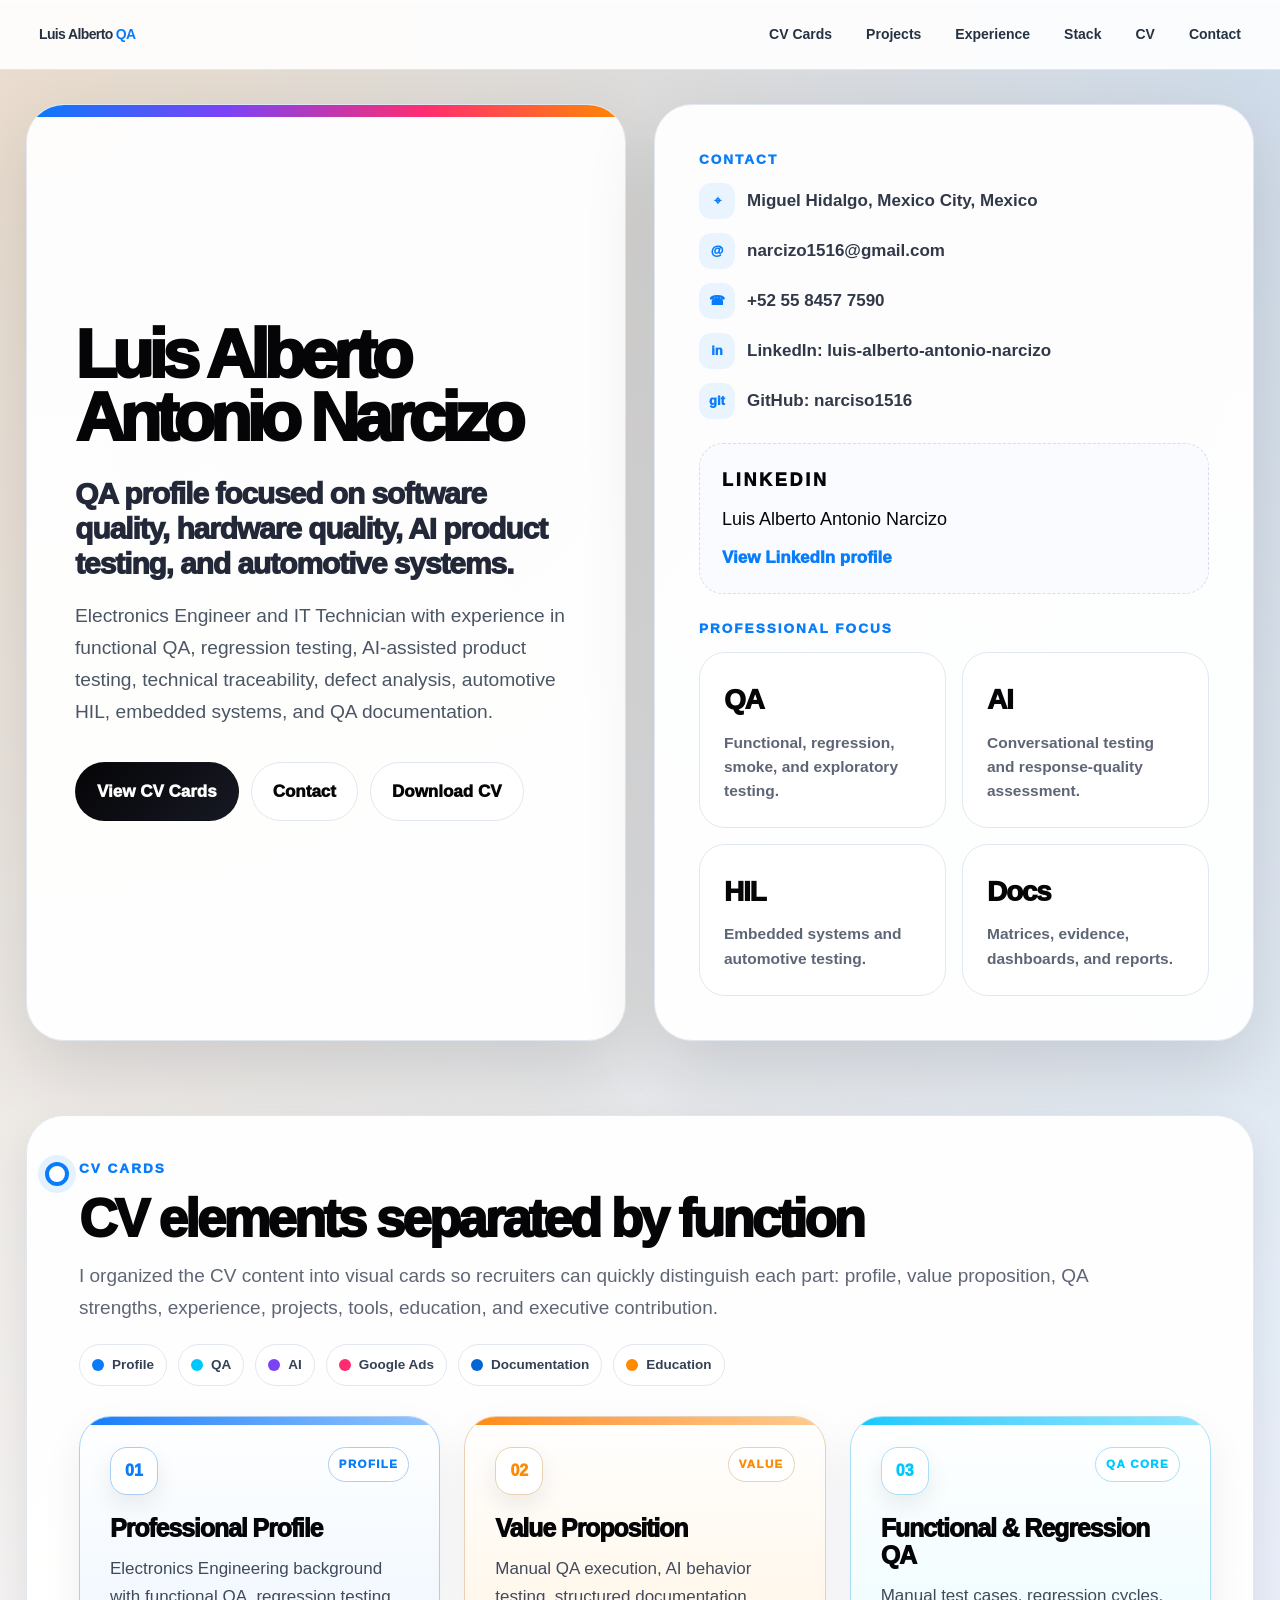
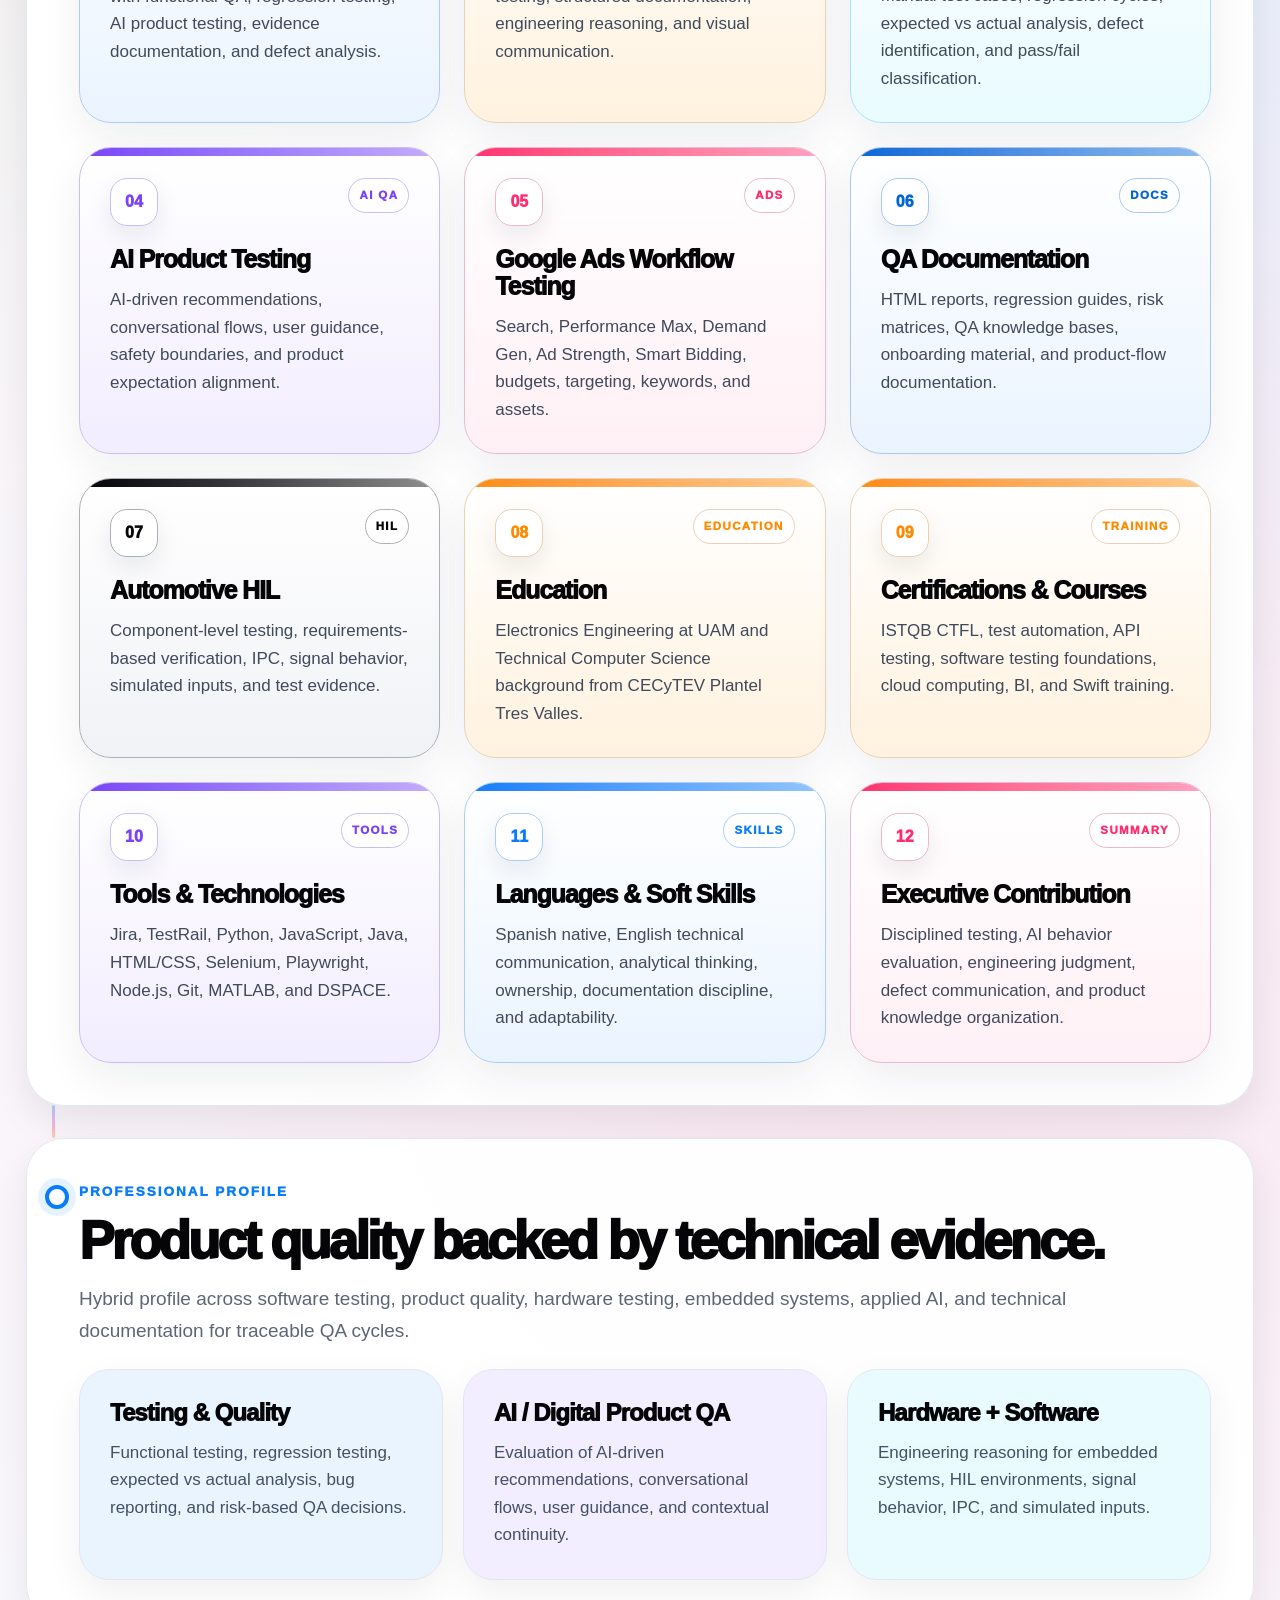
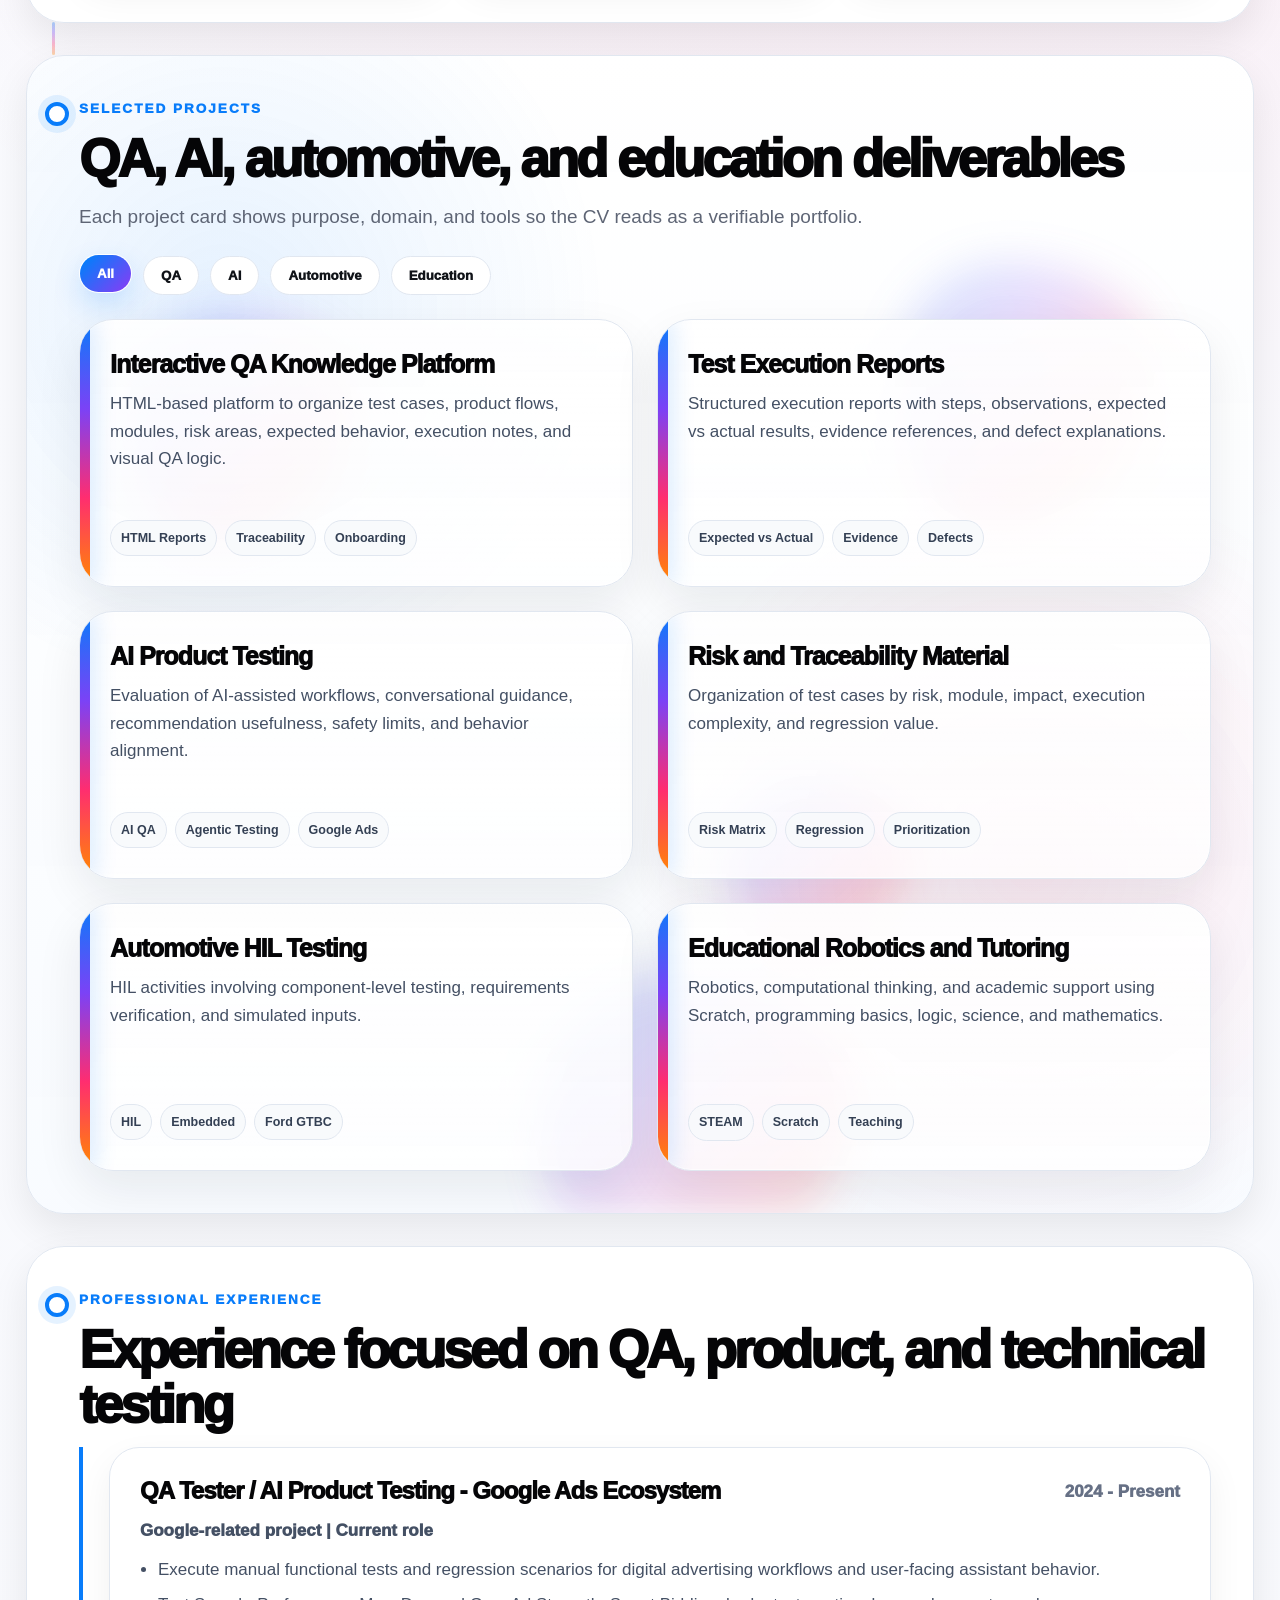
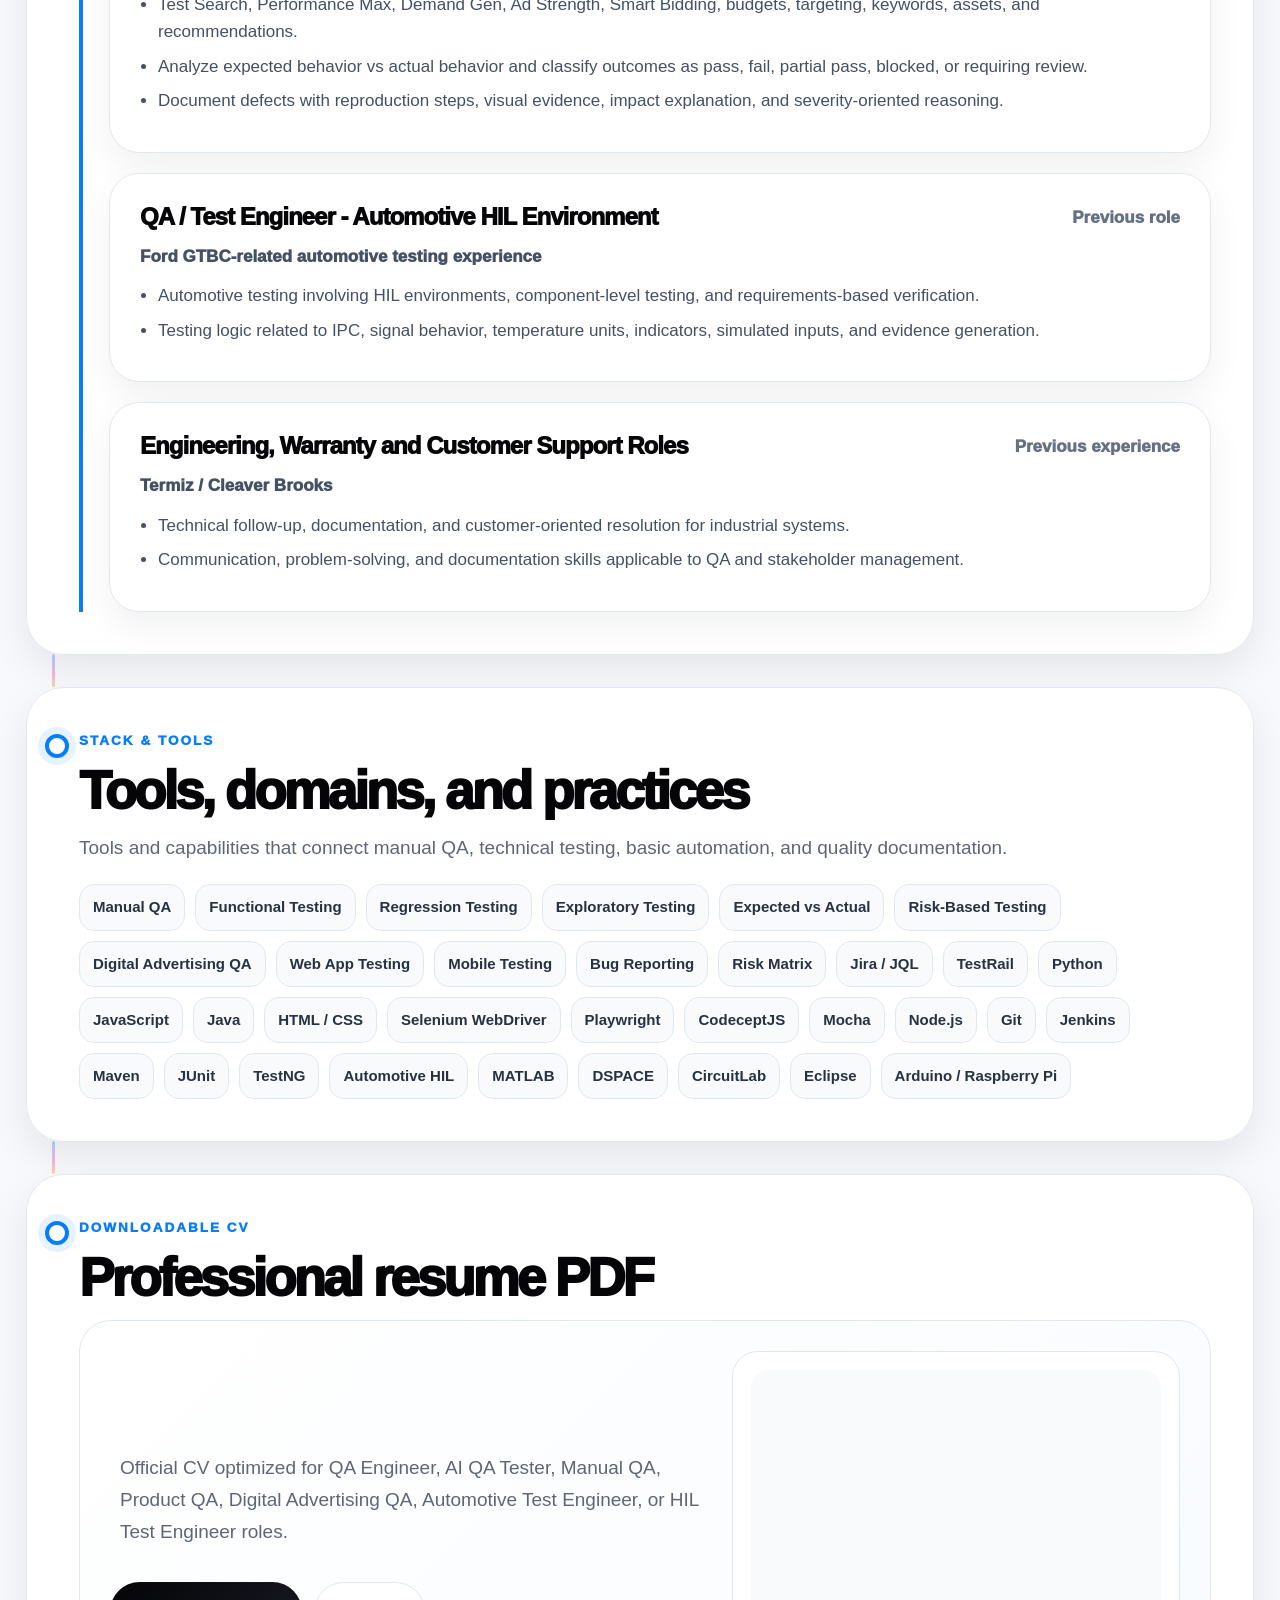
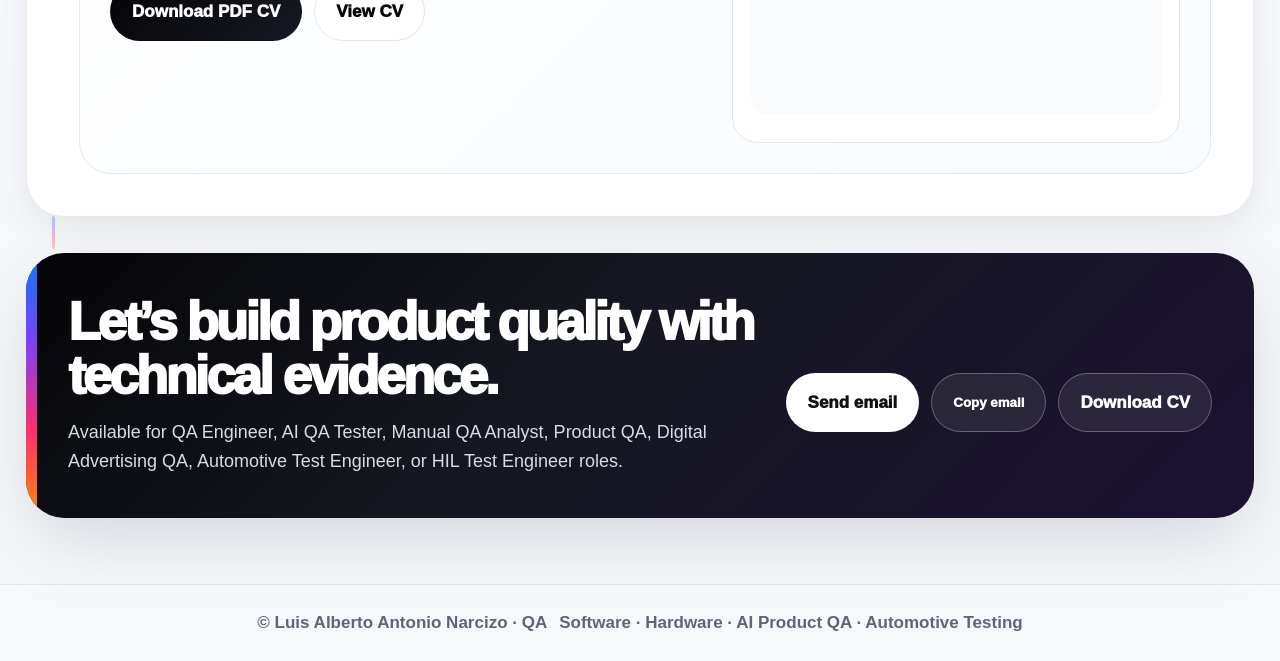
==== commit 8a11efcd: "Apply music player inspired effects to selected projects" ====
--- a/index.html
+++ b/index.html
@@ -6,11 +6,22 @@
 <title>Luis Alberto Antonio Narcizo | QA Engineer</title>
 <meta name="description" content="Professional site for Luis Alberto Antonio Narcizo: QA, AI product testing, automotive HIL, software and hardware quality documentation.">
 <style>
-:root{--jet:#050507;--ink:#121621;--muted:#5e6575;--line:#e1e7f0;--page:#f7f8fc;--blue:#087cfa;--blue2:#0066d6;--purple:#7b42f6;--pink:#ff2d70;--orange:#ff8a00;--cyan:#00c8ff;--soft-blue:#eaf4ff;--soft-purple:#f2edff;--soft-pink:#fff0f6;--soft-orange:#fff2df;--soft-cyan:#e9fbff;--soft-dark:#f1f2f6;--shadow:0 26px 72px rgba(10,12,18,.12);--shadow2:0 15px 38px rgba(10,12,18,.08);--max:1360px}*{box-sizing:border-box}html{scroll-behavior:smooth}body{margin:0;color:var(--ink);font-family:"Google Sans Text","Google Sans","Product Sans",Aptos,Inter,"Segoe UI",Roboto,Arial,sans-serif;background:radial-gradient(circle at 0% 0%,rgba(255,138,0,.20),transparent 30%),radial-gradient(circle at 100% 0%,rgba(8,124,250,.20),transparent 34%),radial-gradient(circle at 72% 36%,rgba(255,45,112,.10),transparent 27%),linear-gradient(180deg,#fbfcff,var(--page));font-size:17px;line-height:1.62;-webkit-font-smoothing:antialiased;overflow-x:hidden}a{color:inherit;text-decoration:none}p,h1,h2,h3{margin:0}ul{margin:0;padding-left:18px}li{margin:7px 0}.intro{position:fixed;inset:0;z-index:9999;display:grid;place-items:center;overflow:hidden;background:radial-gradient(circle at 18% 16%,rgba(8,124,250,.38),transparent 30%),radial-gradient(circle at 82% 18%,rgba(255,45,112,.30),transparent 33%),radial-gradient(circle at 50% 95%,rgba(255,138,0,.32),transparent 36%),linear-gradient(135deg,#050507 0%,#11131a 48%,#1c1131 100%);animation:introExit 5s cubic-bezier(.22,.8,.25,1) forwards}.intro::before{content:"";position:absolute;inset:-12%;background-image:radial-gradient(circle,rgba(255,255,255,.50) 1px,transparent 1.5px),linear-gradient(rgba(255,255,255,.055) 1px,transparent 1px),linear-gradient(90deg,rgba(255,255,255,.055) 1px,transparent 1px);background-size:120px 120px,64px 64px,64px 64px;opacity:.32;transform:rotate(-7deg);animation:spaceDrift 10s ease-in-out infinite alternate}.intro-stage{position:relative;width:min(1160px,94vw);height:min(680px,86vh);display:grid;place-items:center}.engine-card{position:absolute;z-index:5;width:176px;min-height:150px;border-radius:30px;border:1px solid rgba(255,255,255,.28);background:rgba(255,255,255,.14);box-shadow:0 24px 70px rgba(0,0,0,.30);backdrop-filter:blur(14px);display:grid;justify-items:center;align-content:center;gap:10px;color:#fff;opacity:0;animation:cardFloat 5s ease-in-out forwards}.engine-card svg{width:70px;height:70px;stroke:#fff;stroke-width:2.4;fill:none;stroke-linecap:round;stroke-linejoin:round}.engine-card strong{font-size:15px;font-weight:950;letter-spacing:.02em}.engine-card span{width:70%;height:5px;border-radius:999px;background:linear-gradient(90deg,var(--blue),var(--purple),var(--pink),var(--orange))}.c1{left:1%;top:7%;animation-delay:.08s}.c2{right:2%;top:8%;animation-delay:.18s}.c3{left:5%;bottom:10%;animation-delay:.28s}.c4{right:6%;bottom:10%;animation-delay:.38s}.c5{left:41%;top:0%;animation-delay:.48s}.c6{left:41%;bottom:0%;animation-delay:.58s}.c1 svg{stroke:var(--cyan)}.c2 svg{stroke:#fff}.c3 svg{stroke:var(--orange)}.c4 svg{stroke:var(--pink)}.c5 svg{stroke:#bda7ff}.c6 svg{stroke:#91dbff}.star{position:absolute;width:7px;height:7px;border-radius:50%;background:#fff;box-shadow:0 0 18px #fff;opacity:.8;animation:twinkle 2.6s ease-in-out infinite}.s1{left:21%;top:7%}.s2{right:24%;top:27%;animation-delay:.4s}.s3{left:28%;bottom:8%;animation-delay:.8s}.s4{right:20%;bottom:32%;animation-delay:1.1s}@keyframes introExit{0%,84%{opacity:1;visibility:visible}100%{opacity:0;visibility:hidden;pointer-events:none}}@keyframes cardFloat{0%{opacity:0;transform:translateY(28px) scale(.9)}16%,82%{opacity:1}48%{transform:translateY(-18px) scale(1)}100%{opacity:0;transform:translateY(-34px) scale(.96)}}@keyframes twinkle{0%,100%{opacity:.42;transform:scale(.78)}50%{opacity:1;transform:scale(1.25)}}@keyframes spaceDrift{from{transform:rotate(-7deg) translate3d(-10px,-8px,0)}to{transform:rotate(-7deg) translate3d(14px,10px,0)}}@keyframes pageReveal{from{opacity:0;transform:translateY(24px);filter:blur(10px)}to{opacity:1;transform:none;filter:blur(0)}}.scroll-progress{position:fixed;top:0;left:0;right:0;height:4px;z-index:100;background:rgba(255,255,255,.55);overflow:hidden}.scroll-progress i{display:block;height:100%;width:100%;transform:scaleX(0);transform-origin:left;background:linear-gradient(90deg,var(--blue),var(--purple),var(--pink),var(--orange));transition:transform .08s linear}.skip{position:absolute;left:-999px}.skip:focus{left:16px;top:16px;background:#fff;padding:10px 14px;border-radius:999px;z-index:99}.nav{position:sticky;top:0;z-index:50;background:rgba(255,255,255,.91);backdrop-filter:blur(18px);border-bottom:1px solid var(--line)}.nav-in{max-width:var(--max);margin:auto;padding:13px 26px;display:flex;align-items:center;justify-content:space-between;gap:16px}.brand{font-size:23px;font-weight:950;letter-spacing:-.045em;color:var(--jet)}.brand b{color:var(--blue)}.nav-links{display:flex;gap:8px;align-items:center;flex-wrap:wrap}.nav a{border:1px solid transparent;border-radius:999px;padding:9px 12px;color:#263142;font-weight:850;font-size:14px}.nav a:hover{background:#fff;border-color:var(--line);box-shadow:0 8px 22px rgba(15,23,42,.06)}.wrap{max-width:var(--max);margin:auto;padding:0 26px;position:relative}.hero{min-height:calc(100svh - 61px);padding:34px 0 42px;display:grid;grid-template-columns:minmax(0,1fr) minmax(0,1fr);gap:28px;align-items:stretch;animation:pageReveal 1s cubic-bezier(.2,.8,.2,1) 4.35s both}.hero-main,.side-panel,.section{background:rgba(255,255,255,.94);border:1px solid var(--line);border-radius:38px;box-shadow:var(--shadow)}.hero-main{position:relative;overflow:hidden;padding:46px 48px;display:flex;flex-direction:column;justify-content:center}.hero-main:before{content:"";position:absolute;left:0;right:0;top:0;height:12px;background:linear-gradient(90deg,var(--blue),var(--purple),var(--pink),var(--orange))}h1{font-size:clamp(52px,5.35vw,78px);line-height:.92;letter-spacing:-.078em;color:var(--jet);font-weight:950;max-width:720px}h1 span{display:block}.role{margin:28px 0 18px;font-size:clamp(25px,2.35vw,34px);font-weight:950;color:#222837;line-height:1.16;letter-spacing:-.038em;max-width:720px}.hero-copy{font-size:19.2px;color:#4b5563;max-width:720px;line-height:1.66}.actions{display:flex;gap:12px;flex-wrap:wrap;margin-top:34px}.btn{display:inline-flex;align-items:center;justify-content:center;gap:9px;border-radius:999px;padding:15px 21px;font-weight:950;border:1px solid transparent;transition:.2s ease;cursor:pointer}.btn:hover{transform:translateY(-2px);box-shadow:0 16px 34px rgba(15,23,42,.14)}.btn-primary{background:linear-gradient(135deg,var(--jet),#171923);color:#fff}.btn-secondary{background:#fff;border-color:var(--line);color:var(--jet)}.btn-white{background:#fff;color:#111}.btn-outline{background:rgba(255,255,255,.08);border-color:rgba(255,255,255,.28);color:#fff}.side-panel{padding:44px;display:grid;grid-template-rows:auto auto 1fr;gap:24px}.side-block.clean{border:0;background:transparent;padding:0}.label{margin-bottom:12px;color:var(--blue);font-size:13.5px;font-weight:950;text-transform:uppercase;letter-spacing:.15em}.contact-list{display:grid;gap:14px}.contact-item{display:flex;gap:12px;align-items:center;color:#313949;font-weight:850;font-size:17px}.ico{display:grid;place-items:center;width:36px;height:36px;border-radius:12px;background:var(--soft-blue);color:var(--blue);font-weight:950;font-size:13px;flex:0 0 auto}.linkedin-box{border:1px dashed #d7deea;border-radius:24px;padding:22px;background:#f9fbff}.linkedin-box p{font-size:18px;color:var(--jet);margin-bottom:10px}.linkedin-box a{color:var(--blue);font-weight:950}.quick-grid{display:grid;grid-template-columns:repeat(2,minmax(0,1fr));gap:16px}.quick{border:1px solid var(--line);border-radius:26px;background:#fff;padding:24px;min-height:150px;display:flex;flex-direction:column;justify-content:flex-start}.quick b{font-size:28px;display:block;color:var(--jet);font-weight:950;letter-spacing:-.045em;margin-bottom:8px}.quick span{font-size:15.5px;line-height:1.56;color:var(--muted);font-weight:760}.section{margin:32px 0;padding:42px;box-shadow:var(--shadow2);position:relative;overflow:visible}.section:before{content:"";position:absolute;left:18px;top:46px;width:16px;height:16px;border-radius:50%;background:#fff;border:4px solid var(--blue);box-shadow:0 0 0 7px rgba(8,124,250,.10);z-index:2}.section:after{content:"";position:absolute;left:25px;bottom:-33px;width:3px;height:33px;border-radius:999px;background:linear-gradient(180deg,var(--blue),var(--purple),var(--pink),var(--orange));opacity:.32}.section:last-of-type:after{display:none}.section h2,.section .label,.section .desc,.section>.grid-3,.section>.cv-elements,.section>.legend,.section>.filters,.section>.projects,.section>.timeline,.section>.stack,.section>.cv-box{margin-left:10px}h2{font-size:clamp(34px,4.15vw,56px);line-height:1.03;letter-spacing:-.058em;color:var(--jet);margin-bottom:14px;font-weight:950}.desc{max-width:1040px;color:var(--muted);font-size:19px;line-height:1.68;font-weight:520}.cv-elements{display:grid;grid-template-columns:repeat(3,minmax(0,1fr));gap:24px;margin-top:30px}.cv-card{position:relative;overflow:hidden;background:linear-gradient(180deg,#fff,var(--soft,#f8fafc));border:1px solid color-mix(in srgb,var(--c,var(--blue)) 24%,var(--line));border-radius:32px;padding:30px;box-shadow:0 16px 40px rgba(16,24,40,.065);min-height:246px;transition:.24s ease}.cv-card:hover{transform:translateY(-6px) scale(1.012);box-shadow:0 28px 68px rgba(16,24,40,.13)}.cv-card:before{content:"";position:absolute;left:0;top:0;right:0;height:8px;background:linear-gradient(90deg,var(--c,var(--blue)),color-mix(in srgb,var(--c,var(--blue)) 44%,#fff))}.cv-card .top{display:flex;justify-content:space-between;gap:14px;align-items:flex-start;margin-bottom:20px}.num{display:grid;place-items:center;width:48px;height:48px;border-radius:17px;background:#fff;color:var(--c,var(--blue));font-weight:950;font-size:16px;box-shadow:0 10px 24px rgba(16,24,40,.08);border:1px solid color-mix(in srgb,var(--c,var(--blue)) 25%,var(--line))}.type{font-size:11.5px;letter-spacing:.12em;text-transform:uppercase;font-weight:950;color:var(--c,var(--blue));background:#fff;border:1px solid color-mix(in srgb,var(--c,var(--blue)) 24%,var(--line));border-radius:999px;padding:7px 10px}.cv-card h3{font-size:25px;line-height:1.08;color:var(--jet);margin-bottom:13px;font-weight:950;letter-spacing:-.045em}.cv-card p{color:#404a5b;font-size:17px;line-height:1.62;font-weight:540}.profile{--c:var(--blue);--soft:var(--soft-blue)}.value{--c:var(--orange);--soft:var(--soft-orange)}.qa{--c:var(--cyan);--soft:var(--soft-cyan)}.ai{--c:var(--purple);--soft:var(--soft-purple)}.ads{--c:var(--pink);--soft:var(--soft-pink)}.docs{--c:var(--blue2);--soft:var(--soft-blue)}.auto{--c:var(--jet);--soft:var(--soft-dark)}.edu{--c:var(--orange);--soft:var(--soft-orange)}.cert{--c:var(--orange);--soft:var(--soft-orange)}.tools{--c:var(--purple);--soft:var(--soft-purple)}.lang{--c:var(--blue);--soft:var(--soft-blue)}.exec{--c:var(--pink);--soft:var(--soft-pink)}.legend{display:flex;flex-wrap:wrap;gap:11px;margin-top:20px}.legend span{display:inline-flex;align-items:center;gap:8px;border:1px solid var(--line);background:#fff;border-radius:999px;padding:9px 12px;font-size:13.5px;font-weight:900;color:#344054}.swatch{width:12px;height:12px;border-radius:50%;background:var(--s)}.grid-3{display:grid;grid-template-columns:repeat(3,minmax(0,1fr));gap:20px}.card,.project,.job{border:1px solid var(--line);border-radius:30px;background:#fff;padding:30px;box-shadow:0 14px 36px rgba(16,24,40,.06);transition:.24s ease}.card:hover,.project:hover,.job:hover{transform:translateY(-4px);box-shadow:0 24px 54px rgba(16,24,40,.11)}.card h3,.project h3,.job h3{font-size:24px;line-height:1.12;color:var(--jet);margin-bottom:12px;font-weight:950;letter-spacing:-.04em}.card p,.project p,.job p,.job li{color:#445064;font-size:17px;line-height:1.62}.soft-blue{background:var(--soft-blue)}.soft-purple{background:var(--soft-purple)}.soft-cyan{background:var(--soft-cyan)}.filters{display:flex;gap:11px;flex-wrap:wrap;margin:24px 0}.filter{border:1px solid var(--line);background:#fff;border-radius:999px;padding:11px 15px;font-weight:950;cursor:pointer}.filter.active{background:var(--jet);color:#fff;border-color:var(--jet)}.projects{display:grid;grid-template-columns:repeat(2,minmax(0,1fr));gap:20px}.project{position:relative;display:flex;flex-direction:column;min-height:238px;overflow:hidden}.project:before{content:"";position:absolute;left:0;top:0;bottom:0;width:8px;background:linear-gradient(180deg,var(--blue),var(--purple),var(--pink),var(--orange))}.tags{display:flex;gap:8px;flex-wrap:wrap;margin-top:auto;padding-top:20px}.tag{border:1px solid var(--line);background:#f8fafc;border-radius:999px;padding:7px 10px;font-size:12.5px;font-weight:900;color:#344054}.timeline{display:grid;gap:20px;border-left:4px solid var(--blue);padding-left:26px}.job-head{display:flex;justify-content:space-between;gap:14px;align-items:flex-start;margin-bottom:12px}.job-meta{font-weight:950;color:var(--blue);font-size:16px}.date{font-weight:950;color:#667085;white-space:nowrap}.stack{display:flex;gap:10px;flex-wrap:wrap}.stack span{border:1px solid var(--line);background:#f8fafc;border-radius:15px;padding:10px 13px;font-weight:900;color:#263142;font-size:15px}.cv-box{display:grid;grid-template-columns:1fr minmax(320px,.75fr);gap:24px;align-items:center;background:linear-gradient(135deg,#fff,#f8fbff);border:1px solid var(--line);border-radius:32px;padding:30px}.cv-preview{border:1px solid var(--line);border-radius:26px;background:#fff;padding:18px;min-height:345px}.cv-preview iframe{width:100%;height:345px;border:0;border-radius:18px;background:#f8fafc}.cta{margin:36px 0 66px;background:linear-gradient(135deg,#050507,#151720 42%,#1b1231);color:#fff;border-radius:38px;padding:42px;display:grid;grid-template-columns:1fr auto;gap:24px;align-items:center;box-shadow:var(--shadow);position:relative;overflow:hidden}.cta:before{content:"";position:absolute;inset:0 auto 0 0;width:11px;background:linear-gradient(180deg,var(--blue),var(--purple),var(--pink),var(--orange))}.cta h2{color:#fff}.cta p{color:#d7dce5;font-size:18px}footer{border-top:1px solid var(--line);padding:24px;text-align:center;color:var(--muted);font-weight:760;display:flex;justify-content:center;gap:12px;flex-wrap:wrap}.reveal{opacity:0;transform:translateY(34px) scale(.985);filter:blur(8px);transition:opacity .8s cubic-bezier(.2,.8,.2,1),transform .8s cubic-bezier(.2,.8,.2,1),filter .8s cubic-bezier(.2,.8,.2,1)}.reveal.in-view{opacity:1;transform:none;filter:blur(0)}.cv-card,.project,.job,.card,.quick{transition-delay:calc(var(--d,0)*55ms)}@media(max-width:1120px){.hero,.cv-box,.cta{grid-template-columns:1fr}.hero{min-height:auto}.side-panel{padding:32px}.cv-elements{grid-template-columns:repeat(2,minmax(0,1fr))}.grid-3,.projects{grid-template-columns:1fr}.nav a:not(.priority){display:none}.section:before,.section:after{display:none}.intro-stage{height:min(720px,90vh)}.engine-card{width:144px;min-height:128px}.engine-card svg{width:56px;height:56px}.c5,.c6{display:none}}@media(max-width:680px){body{font-size:16px}.intro-stage{height:90vh}.engine-card{width:116px;min-height:108px;border-radius:22px}.engine-card svg{width:44px;height:44px}.engine-card strong{font-size:12px}.c3,.c4{bottom:3%}.wrap,.nav-in{padding-left:16px;padding-right:16px}.hero-main,.side-panel,.section{border-radius:28px}.hero-main{padding:34px}.section{padding:24px}.cv-elements,.quick-grid{grid-template-columns:1fr}.cv-card{padding:24px;min-height:auto}.cta{padding:26px}.side-panel{padding:22px}.job-head{display:block}.date{display:block;margin-top:4px}h1{font-size:clamp(46px,16vw,70px)}h2{font-size:clamp(30px,11vw,44px)}}@media(prefers-reduced-motion:reduce){html{scroll-behavior:auto}.intro{animation:introExit 1.2s ease forwards}.engine-card{animation:none;opacity:1}.reveal{opacity:1;transform:none;filter:none;transition:none}.btn:hover,.cv-card:hover,.card:hover,.project:hover,.job:hover{transform:none}}
+:root{
+  --jet:#050507;--ink:#121621;--muted:#5e6575;--line:#e1e7f0;--page:#f7f8fc;--blue:#087cfa;--blue2:#0066d6;--purple:#7b42f6;--pink:#ff2d70;--orange:#ff8a00;--cyan:#00c8ff;
+  --soft-blue:#eaf4ff;--soft-purple:#f2edff;--soft-pink:#fff0f6;--soft-orange:#fff2df;--soft-cyan:#e9fbff;--soft-dark:#f1f2f6;
+  --shadow:0 26px 72px rgba(10,12,18,.12);--shadow2:0 15px 38px rgba(10,12,18,.08);--max:1360px
+}
+*{box-sizing:border-box}html{scroll-behavior:smooth}body{margin:0;color:var(--ink);font-family:"Google Sans Text","Google Sans","Product Sans",Aptos,Inter,"Segoe UI",Roboto,Arial,sans-serif;background:radial-gradient(circle at 0% 0%,rgba(255,138,0,.20),transparent 30%),radial-gradient(circle at 100% 0%,rgba(8,124,250,.20),transparent 34%),radial-gradient(circle at 72% 36%,rgba(255,45,112,.10),transparent 27%),linear-gradient(180deg,#fbfcff,var(--page));font-size:17px;line-height:1.62;-webkit-font-smoothing:antialiased;overflow-x:hidden}a{color:inherit;text-decoration:none}p,h1,h2,h3{margin:0}ul{margin:0;padding-left:18px}li{margin:7px 0}
+/* Professional welcome reveal */
+.intro{position:fixed;inset:0;z-index:9999;display:grid;place-items:center;overflow:hidden;background:radial-gradient(circle at 18% 16%,rgba(8,124,250,.42),transparent 31%),radial-gradient(circle at 82% 18%,rgba(255,45,112,.34),transparent 34%),radial-gradient(circle at 50% 95%,rgba(255,138,0,.36),transparent 36%),linear-gradient(135deg,#050507 0%,#11131a 48%,#1c1131 100%);animation:introExit 7s cubic-bezier(.22,.8,.25,1) forwards}.intro::before{content:"";position:absolute;inset:-12%;background-image:radial-gradient(circle,rgba(255,255,255,.55) 1px,transparent 1.5px),linear-gradient(rgba(255,255,255,.06) 1px,transparent 1px),linear-gradient(90deg,rgba(255,255,255,.06) 1px,transparent 1px);background-size:120px 120px,64px 64px,64px 64px;opacity:.34;transform:rotate(-7deg);animation:spaceDrift 12s ease-in-out infinite alternate}.intro::after{content:"";position:absolute;inset:0;background:radial-gradient(circle at 50% 50%,rgba(255,255,255,.11),transparent 22%),linear-gradient(90deg,rgba(0,0,0,.34),transparent 20%,transparent 80%,rgba(0,0,0,.34));pointer-events:none;animation:vignetteBreath 7s ease-in-out forwards}.intro-stage{position:relative;width:min(1240px,94vw);height:min(760px,88vh);display:grid;place-items:center;perspective:1200px;transform-style:preserve-3d}.welcome-ring{position:absolute;z-index:2;width:min(610px,62vw);height:min(610px,62vw);border-radius:50%;border:1px solid rgba(255,255,255,.18);box-shadow:0 0 0 22px rgba(255,255,255,.025),0 0 92px rgba(8,124,250,.26),inset 0 0 80px rgba(123,66,246,.10);opacity:0;animation:ringWelcome 7s cubic-bezier(.2,.8,.2,1) forwards}.welcome-ring.r2{width:min(430px,48vw);height:min(430px,48vw);border-color:rgba(255,138,0,.22);box-shadow:0 0 76px rgba(255,45,112,.20),inset 0 0 60px rgba(255,138,0,.10);animation-delay:.22s}.welcome-scan{position:absolute;z-index:7;inset:-22%;background:linear-gradient(115deg,transparent 0%,transparent 38%,rgba(255,255,255,.20) 44%,rgba(0,200,255,.24) 48%,rgba(255,45,112,.16) 52%,transparent 60%,transparent 100%);transform:translateX(-75%);opacity:0;animation:scanSweep 7s ease-in-out forwards;pointer-events:none}.welcome-core{position:absolute;z-index:1;width:min(360px,38vw);height:min(360px,38vw);border-radius:50%;background:radial-gradient(circle,rgba(255,255,255,.17),rgba(8,124,250,.13) 34%,rgba(123,66,246,.08) 54%,transparent 70%);filter:blur(2px);opacity:0;animation:coreGlow 7s ease-in-out forwards}.engine-card{position:absolute;z-index:5;width:232px;min-height:202px;border-radius:38px;border:1px solid rgba(255,255,255,.34);background:linear-gradient(145deg,rgba(255,255,255,.18),rgba(255,255,255,.075));box-shadow:0 30px 90px rgba(0,0,0,.34),0 0 0 1px rgba(255,255,255,.05) inset,0 0 38px rgba(8,124,250,.14);backdrop-filter:blur(16px);display:grid;justify-items:center;align-content:center;gap:14px;color:#fff;opacity:0;animation:cardWelcome 7s cubic-bezier(.2,.8,.2,1) forwards;transform-style:preserve-3d}.engine-card::before{content:"";position:absolute;inset:10px;border-radius:30px;border:1px solid rgba(255,255,255,.12);pointer-events:none}.engine-card::after{content:"";position:absolute;inset:0;border-radius:38px;background:linear-gradient(135deg,rgba(255,255,255,.26),transparent 34%,rgba(255,255,255,.08));opacity:.46;pointer-events:none}.engine-card svg{width:100px;height:100px;stroke:#fff;stroke-width:2.9;fill:none;stroke-linecap:round;stroke-linejoin:round;filter:drop-shadow(0 0 14px rgba(0,200,255,.35))}.engine-card strong{font-size:20px;font-weight:950;letter-spacing:.09em;text-transform:uppercase;text-shadow:0 0 18px rgba(255,255,255,.24);font-family:ui-monospace,SFMono-Regular,Menlo,Monaco,Consolas,"Liberation Mono",monospace}.engine-card span{width:72%;height:7px;border-radius:999px;background:linear-gradient(90deg,var(--blue),var(--purple),var(--pink),var(--orange));box-shadow:0 0 20px rgba(8,124,250,.30)}.c1{left:-1%;top:6%;animation-delay:.08s}.c2{right:-1%;top:7%;animation-delay:.22s}.c3{left:2%;bottom:8%;animation-delay:.36s}.c4{right:3%;bottom:8%;animation-delay:.50s}.c5{left:39%;top:-1%;animation-delay:.64s}.c6{left:39%;bottom:-1%;animation-delay:.78s}.c1 svg{stroke:var(--cyan)}.c2 svg{stroke:#fff}.c3 svg{stroke:var(--orange)}.c4 svg{stroke:var(--pink)}.c5 svg{stroke:#c5b1ff}.c6 svg{stroke:#91dbff}.star{position:absolute;width:8px;height:8px;border-radius:50%;background:#fff;box-shadow:0 0 20px #fff;opacity:.82;animation:twinkle 3s ease-in-out infinite}.s1{left:21%;top:7%}.s2{right:24%;top:27%;animation-delay:.4s}.s3{left:28%;bottom:8%;animation-delay:.8s}.s4{right:20%;bottom:32%;animation-delay:1.1s}@keyframes introExit{0%,86%{opacity:1;visibility:visible}100%{opacity:0;visibility:hidden;pointer-events:none}}@keyframes cardWelcome{0%{opacity:0;transform:translate3d(0,46px,-80px) rotateX(10deg) scale(.86);filter:blur(8px)}16%,80%{opacity:1;filter:blur(0)}45%{transform:translate3d(0,-24px,18px) rotateX(0deg) scale(1.035)}100%{opacity:0;transform:translate3d(0,-42px,-30px) rotateX(-6deg) scale(.97);filter:blur(4px)}}@keyframes ringWelcome{0%{opacity:0;transform:scale(.72) rotate(0deg);filter:blur(10px)}18%,78%{opacity:1;filter:blur(0)}52%{transform:scale(1.06) rotate(18deg)}100%{opacity:0;transform:scale(1.18) rotate(34deg);filter:blur(8px)}}@keyframes coreGlow{0%,8%{opacity:0;transform:scale(.7)}28%,78%{opacity:1;transform:scale(1)}100%{opacity:0;transform:scale(1.2)}}@keyframes scanSweep{0%,14%{opacity:0;transform:translateX(-75%)}36%{opacity:.92;transform:translateX(22%)}58%,100%{opacity:0;transform:translateX(80%)}}@keyframes vignetteBreath{0%{opacity:.65}50%{opacity:1}100%{opacity:.1}}@keyframes twinkle{0%,100%{opacity:.42;transform:scale(.78)}50%{opacity:1;transform:scale(1.28)}}@keyframes spaceDrift{from{transform:rotate(-7deg) translate3d(-10px,-8px,0)}to{transform:rotate(-7deg) translate3d(14px,10px,0)}}@keyframes pageReveal{from{opacity:0;transform:translateY(24px);filter:blur(10px)}to{opacity:1;transform:none;filter:blur(0)}}
+.scroll-progress{position:fixed;top:0;left:0;right:0;height:4px;z-index:100;background:rgba(255,255,255,.55);overflow:hidden}.scroll-progress i{display:block;height:100%;width:100%;transform:scaleX(0);transform-origin:left;background:linear-gradient(90deg,var(--blue),var(--purple),var(--pink),var(--orange));transition:transform .08s linear}.skip{position:absolute;left:-999px}.skip:focus{left:16px;top:16px;background:#fff;padding:10px 14px;border-radius:999px;z-index:99}.nav{position:sticky;top:0;z-index:50;background:rgba(255,255,255,.91);backdrop-filter:blur(18px);border-bottom:1px solid var(--line)}.nav-in{max-width:var(--max);margin:auto;padding:13px 26px;display:flex;align-items:center;justify-content:space-between;gap:16px}.brand{font-size:23px;font-weight:950;letter-spacing:-.045em;color:var(--jet)}.brand b{color:var(--blue)}.nav-links{display:flex;gap:8px;align-items:center;flex-wrap:wrap}.nav a{border:1px solid transparent;border-radius:999px;padding:9px 12px;color:#263142;font-weight:850;font-size:14px}.nav a:hover{background:#fff;border-color:var(--line);box-shadow:0 8px 22px rgba(15,23,42,.06)}.wrap{max-width:var(--max);margin:auto;padding:0 26px;position:relative}.hero{min-height:calc(100svh - 61px);padding:34px 0 42px;display:grid;grid-template-columns:minmax(0,1fr) minmax(0,1fr);gap:28px;align-items:stretch;animation:pageReveal 1s cubic-bezier(.2,.8,.2,1) 6.35s both}.hero-main,.side-panel,.section{background:rgba(255,255,255,.94);border:1px solid var(--line);border-radius:38px;box-shadow:var(--shadow)}.hero-main{position:relative;overflow:hidden;padding:46px 48px;display:flex;flex-direction:column;justify-content:center}.hero-main:before{content:"";position:absolute;left:0;right:0;top:0;height:12px;background:linear-gradient(90deg,var(--blue),var(--purple),var(--pink),var(--orange))}h1{font-size:clamp(52px,5.35vw,78px);line-height:.92;letter-spacing:-.078em;color:var(--jet);font-weight:950;max-width:720px}h1 span{display:block}.role{margin:28px 0 18px;font-size:clamp(25px,2.35vw,34px);font-weight:950;color:#222837;line-height:1.16;letter-spacing:-.038em;max-width:720px}.hero-copy{font-size:19.2px;color:#4b5563;max-width:720px;line-height:1.66}.actions{display:flex;gap:12px;flex-wrap:wrap;margin-top:34px}.btn{display:inline-flex;align-items:center;justify-content:center;gap:9px;border-radius:999px;padding:15px 21px;font-weight:950;border:1px solid transparent;transition:.2s ease;cursor:pointer}.btn:hover{transform:translateY(-2px);box-shadow:0 16px 34px rgba(15,23,42,.14)}.btn-primary{background:linear-gradient(135deg,var(--jet),#171923);color:#fff}.btn-secondary{background:#fff;border-color:var(--line);color:var(--jet)}.btn-white{background:#fff;color:#111}.btn-outline{background:rgba(255,255,255,.08);border-color:rgba(255,255,255,.28);color:#fff}.side-panel{padding:44px;display:grid;grid-template-rows:auto auto 1fr;gap:24px}.side-block.clean{border:0;background:transparent;padding:0}.label{margin-bottom:12px;color:var(--blue);font-size:13.5px;font-weight:950;text-transform:uppercase;letter-spacing:.15em}.contact-list{display:grid;gap:14px}.contact-item{display:flex;gap:12px;align-items:center;color:#313949;font-weight:850;font-size:17px}.ico{display:grid;place-items:center;width:36px;height:36px;border-radius:12px;background:var(--soft-blue);color:var(--blue);font-weight:950;font-size:13px;flex:0 0 auto}.linkedin-box{border:1px dashed #d7deea;border-radius:24px;padding:22px;background:#f9fbff}.linkedin-box p{font-size:18px;color:var(--jet);margin-bottom:10px}.linkedin-box a{color:var(--blue);font-weight:950}.quick-grid{display:grid;grid-template-columns:repeat(2,minmax(0,1fr));gap:16px}.quick{border:1px solid var(--line);border-radius:26px;background:#fff;padding:24px;min-height:150px;display:flex;flex-direction:column;justify-content:flex-start}.quick b{font-size:28px;display:block;color:var(--jet);font-weight:950;letter-spacing:-.045em;margin-bottom:8px}.quick span{font-size:15.5px;line-height:1.56;color:var(--muted);font-weight:760}.section{margin:32px 0;padding:42px;box-shadow:var(--shadow2);position:relative;overflow:visible}.section:before{content:"";position:absolute;left:18px;top:46px;width:16px;height:16px;border-radius:50%;background:#fff;border:4px solid var(--blue);box-shadow:0 0 0 7px rgba(8,124,250,.10);z-index:2}.section:after{content:"";position:absolute;left:25px;bottom:-33px;width:3px;height:33px;border-radius:999px;background:linear-gradient(180deg,var(--blue),var(--purple),var(--pink),var(--orange));opacity:.32}.section:last-of-type:after{display:none}.section h2,.section .label,.section .desc,.section>.grid-3,.section>.cv-elements,.section>.legend,.section>.filters,.section>.projects,.section>.timeline,.section>.stack,.section>.cv-box{margin-left:10px}h2{font-size:clamp(34px,4.15vw,56px);line-height:1.03;letter-spacing:-.058em;color:var(--jet);margin-bottom:14px;font-weight:950}.desc{max-width:1040px;color:var(--muted);font-size:19px;line-height:1.68;font-weight:520}.cv-elements{display:grid;grid-template-columns:repeat(3,minmax(0,1fr));gap:24px;margin-top:30px}.cv-card{position:relative;overflow:hidden;background:linear-gradient(180deg,#fff,var(--soft,#f8fafc));border:1px solid color-mix(in srgb,var(--c,var(--blue)) 24%,var(--line));border-radius:32px;padding:30px;box-shadow:0 16px 40px rgba(16,24,40,.065);min-height:246px;transition:.24s ease}.cv-card:hover{transform:translateY(-6px) scale(1.012);box-shadow:0 28px 68px rgba(16,24,40,.13)}.cv-card:before{content:"";position:absolute;left:0;top:0;right:0;height:8px;background:linear-gradient(90deg,var(--c,var(--blue)),color-mix(in srgb,var(--c,var(--blue)) 44%,#fff))}.cv-card .top{display:flex;justify-content:space-between;gap:14px;align-items:flex-start;margin-bottom:20px}.num{display:grid;place-items:center;width:48px;height:48px;border-radius:17px;background:#fff;color:var(--c,var(--blue));font-weight:950;font-size:16px;box-shadow:0 10px 24px rgba(16,24,40,.08);border:1px solid color-mix(in srgb,var(--c,var(--blue)) 25%,var(--line))}.type{font-size:11.5px;letter-spacing:.12em;text-transform:uppercase;font-weight:950;color:var(--c,var(--blue));background:#fff;border:1px solid color-mix(in srgb,var(--c,var(--blue)) 24%,var(--line));border-radius:999px;padding:7px 10px}.cv-card h3{font-size:25px;line-height:1.08;color:var(--jet);margin-bottom:13px;font-weight:950;letter-spacing:-.045em}.cv-card p{color:#404a5b;font-size:17px;line-height:1.62;font-weight:540}.profile{--c:var(--blue);--soft:var(--soft-blue)}.value{--c:var(--orange);--soft:var(--soft-orange)}.qa{--c:var(--cyan);--soft:var(--soft-cyan)}.ai{--c:var(--purple);--soft:var(--soft-purple)}.ads{--c:var(--pink);--soft:var(--soft-pink)}.docs{--c:var(--blue2);--soft:var(--soft-blue)}.auto{--c:var(--jet);--soft:var(--soft-dark)}.edu{--c:var(--orange);--soft:var(--soft-orange)}.cert{--c:var(--orange);--soft:var(--soft-orange)}.tools{--c:var(--purple);--soft:var(--soft-purple)}.lang{--c:var(--blue);--soft:var(--soft-blue)}.exec{--c:var(--pink);--soft:var(--soft-pink)}.legend{display:flex;flex-wrap:wrap;gap:11px;margin-top:20px}.legend span{display:inline-flex;align-items:center;gap:8px;border:1px solid var(--line);background:#fff;border-radius:999px;padding:9px 12px;font-size:13.5px;font-weight:900;color:#344054}.swatch{width:12px;height:12px;border-radius:50%;background:var(--s)}.grid-3{display:grid;grid-template-columns:repeat(3,minmax(0,1fr));gap:20px}.card,.project,.job{border:1px solid var(--line);border-radius:30px;background:#fff;padding:30px;box-shadow:0 14px 36px rgba(16,24,40,.06);transition:.24s ease}.card:hover,.project:hover,.job:hover{box-shadow:0 24px 54px rgba(16,24,40,.11)}.card h3,.project h3,.job h3{font-size:24px;line-height:1.12;color:var(--jet);margin-bottom:12px;font-weight:950;letter-spacing:-.04em}.card p,.project p,.job p,.job li{color:#445064;font-size:17px;line-height:1.62}.soft-blue{background:var(--soft-blue)}.soft-purple{background:var(--soft-purple)}.soft-cyan{background:var(--soft-cyan)}
+/* MusicPlayer2024-inspired effects adapted for Selected Projects only */
+.projects-showcase{isolation:isolate;overflow:hidden;background:radial-gradient(circle at 16% 22%,rgba(8,124,250,.10),transparent 28%),radial-gradient(circle at 82% 70%,rgba(255,45,112,.09),transparent 31%),linear-gradient(180deg,rgba(255,255,255,.96),rgba(248,251,255,.94));perspective:1400px;transform-style:preserve-3d}.project-atmosphere{position:absolute;inset:0;z-index:0;pointer-events:none;overflow:hidden;border-radius:inherit;filter:blur(22px)}.project-atmosphere span{position:absolute;width:230px;height:230px;border-radius:42% 58% 65% 35%/45% 38% 62% 55%;opacity:.18;background:linear-gradient(135deg,var(--blue),var(--purple),var(--pink),var(--orange));animation:projectLava 14s ease-in-out infinite alternate}.project-atmosphere span:nth-child(1){left:8%;top:22%;animation-delay:-2s}.project-atmosphere span:nth-child(2){right:8%;top:18%;width:260px;height:260px;animation-delay:-5s}.project-atmosphere span:nth-child(3){left:42%;bottom:-6%;width:310px;height:310px;animation-delay:-8s}.project-atmosphere span:nth-child(4){right:28%;bottom:22%;width:180px;height:180px;animation-delay:-11s}.projects-showcase>.label,.projects-showcase>h2,.projects-showcase>.desc,.projects-showcase>.filters,.projects-showcase>.projects{position:relative;z-index:2}.projects-showcase h2{transform-origin:left center}.filters{display:flex;gap:11px;flex-wrap:wrap;margin:24px 0}.filter{position:relative;isolation:isolate;overflow:hidden;border:1px solid var(--line);background:#fff;border-radius:999px;padding:11px 17px;font-weight:950;cursor:pointer;color:#101318;transition:transform .25s ease,border-color .25s ease,color .25s ease,box-shadow .25s ease}.filter::before{content:"";position:absolute;left:var(--mx,50%);top:var(--my,50%);width:230%;height:230%;border-radius:50%;background:linear-gradient(135deg,var(--jet),var(--blue),var(--purple),var(--pink));transform:translate(-50%,-50%) scale(0);transition:transform .52s cubic-bezier(.2,.8,.2,1);z-index:-1}.filter:hover,.filter.active{color:#fff;border-color:transparent;box-shadow:0 12px 28px rgba(8,124,250,.18);transform:translateY(-2px)}.filter:hover::before,.filter.active::before{transform:translate(-50%,-50%) scale(1)}.projects{display:grid;grid-template-columns:repeat(2,minmax(0,1fr));gap:24px;perspective:1400px;transform-style:preserve-3d}.project{--mx:50%;--my:50%;--rx:0deg;--ry:0deg;position:relative;display:flex;flex-direction:column;min-height:268px;overflow:hidden;isolation:isolate;border-radius:34px;background:linear-gradient(180deg,rgba(255,255,255,.95),rgba(255,255,255,.80));box-shadow:0 18px 46px rgba(16,24,40,.08),0 0 0 1px rgba(255,255,255,.55) inset;transform:rotateX(var(--rx)) rotateY(var(--ry)) translateY(0);transform-style:preserve-3d;will-change:transform,box-shadow;transition:transform .48s cubic-bezier(.2,.8,.2,1),box-shadow .48s cubic-bezier(.2,.8,.2,1),border-color .48s ease,opacity .32s ease,filter .32s ease}.project::before{content:"";position:absolute;left:0;top:0;bottom:0;width:10px;background:linear-gradient(180deg,var(--blue),var(--purple),var(--pink),var(--orange));box-shadow:0 0 24px rgba(8,124,250,.30);z-index:2}.project::after{content:"";position:absolute;inset:-1px;border-radius:inherit;background:radial-gradient(circle at var(--mx) var(--my),rgba(8,124,250,.20),transparent 24%),linear-gradient(120deg,transparent,rgba(255,255,255,.42),transparent);opacity:0;transition:opacity .45s ease;z-index:-1}.project:hover{box-shadow:0 38px 90px rgba(16,24,40,.18),0 0 0 1px rgba(8,124,250,.20) inset}.project:hover::after{opacity:1}.project h3,.project p,.project .tags{position:relative;z-index:2;transform:translateZ(34px)}.project h3{font-size:25px}.project .tags{display:flex;gap:8px;flex-wrap:wrap;margin-top:auto;padding-top:20px}.tag{border:1px solid var(--line);background:rgba(248,250,252,.90);border-radius:999px;padding:7px 10px;font-size:12.5px;font-weight:900;color:#344054;transition:transform .22s ease,background .22s ease,color .22s ease,border-color .22s ease}.project:hover .tag{background:#fff;border-color:rgba(8,124,250,.22);animation:jelly .62s ease both}.project.project-replay{animation:projectReplay .62s cubic-bezier(.2,.8,.2,1) both}.project.is-dimmed{opacity:.24;filter:blur(3px) grayscale(.35);transform:scale(.98)}@keyframes projectLava{0%{transform:translate3d(-16px,12px,0) scale(.92) rotate(0deg);border-radius:42% 58% 65% 35%/45% 38% 62% 55%}45%{transform:translate3d(22px,-18px,0) scale(1.08) rotate(24deg);border-radius:65% 35% 44% 56%/36% 62% 38% 64%}100%{transform:translate3d(-6px,-30px,0) scale(1.16) rotate(48deg);border-radius:38% 62% 34% 66%/58% 42% 68% 32%}}@keyframes jelly{0%{transform:scale(1)}30%{transform:scale(1.10,.90)}40%{transform:scale(.94,1.08)}55%{transform:scale(1.04,.96)}75%{transform:scale(.99,1.01)}100%{transform:scale(1)}}@keyframes projectReplay{0%{opacity:0;transform:translateY(26px) scale(.98);clip-path:inset(18% 12% 18% 12% round 34px);filter:blur(10px)}100%{opacity:1;transform:translateY(0) scale(1);clip-path:inset(0 0 0 0 round 34px);filter:blur(0)}}
+.timeline{display:grid;gap:20px;border-left:4px solid var(--blue);padding-left:26px}.job-head{display:flex;justify-content:space-between;gap:14px;align-items:flex-start;margin-bottom:12px}.job-meta{font-weight:950;color:var(--blue);font-size:16px}.date{font-weight:950;color:#667085;white-space:nowrap}.stack{display:flex;gap:10px;flex-wrap:wrap}.stack span{border:1px solid var(--line);background:#f8fafc;border-radius:15px;padding:10px 13px;font-weight:900;color:#263142;font-size:15px}.cv-box{display:grid;grid-template-columns:1fr minmax(320px,.75fr);gap:24px;align-items:center;background:linear-gradient(135deg,#fff,#f8fbff);border:1px solid var(--line);border-radius:32px;padding:30px}.cv-preview{border:1px solid var(--line);border-radius:26px;background:#fff;padding:18px;min-height:345px}.cv-preview iframe{width:100%;height:345px;border:0;border-radius:18px;background:#f8fafc}.cta{margin:36px 0 66px;background:linear-gradient(135deg,#050507,#151720 42%,#1b1231);color:#fff;border-radius:38px;padding:42px;display:grid;grid-template-columns:1fr auto;gap:24px;align-items:center;box-shadow:var(--shadow);position:relative;overflow:hidden}.cta:before{content:"";position:absolute;inset:0 auto 0 0;width:11px;background:linear-gradient(180deg,var(--blue),var(--purple),var(--pink),var(--orange))}.cta h2{color:#fff}.cta p{color:#d7dce5;font-size:18px}footer{border-top:1px solid var(--line);padding:24px;text-align:center;color:var(--muted);font-weight:760;display:flex;justify-content:center;gap:12px;flex-wrap:wrap}.reveal{opacity:0;transform:translateY(34px) scale(.985);filter:blur(8px);transition:opacity .8s cubic-bezier(.2,.8,.2,1),transform .8s cubic-bezier(.2,.8,.2,1),filter .8s cubic-bezier(.2,.8,.2,1)}.reveal.in-view{opacity:1;transform:none;filter:blur(0)}.cv-card,.project,.job,.card,.quick{transition-delay:calc(var(--d,0)*55ms)}@media(max-width:1120px){.hero,.cv-box,.cta{grid-template-columns:1fr}.hero{min-height:auto}.side-panel{padding:32px}.cv-elements{grid-template-columns:repeat(2,minmax(0,1fr))}.grid-3,.projects{grid-template-columns:1fr}.nav a:not(.priority){display:none}.section:before,.section:after{display:none}.intro-stage{height:min(760px,90vh)}.engine-card{width:178px;min-height:158px;border-radius:30px}.engine-card svg{width:74px;height:74px}.engine-card strong{font-size:15px}.c5,.c6{display:none}.welcome-ring{width:min(520px,76vw);height:min(520px,76vw)}}@media(max-width:680px){body{font-size:16px}.intro-stage{height:90vh}.engine-card{width:138px;min-height:124px;border-radius:24px}.engine-card svg{width:54px;height:54px}.engine-card strong{font-size:12px;letter-spacing:.06em}.c3,.c4{bottom:3%}.welcome-ring{width:300px;height:300px}.welcome-ring.r2{width:220px;height:220px}.wrap,.nav-in{padding-left:16px;padding-right:16px}.hero-main,.side-panel,.section{border-radius:28px}.hero-main{padding:34px}.section{padding:24px}.cv-elements,.quick-grid{grid-template-columns:1fr}.cv-card{padding:24px;min-height:auto}.cta{padding:26px}.side-panel{padding:22px}.job-head{display:block}.date{display:block;margin-top:4px}h1{font-size:clamp(46px,16vw,70px)}h2{font-size:clamp(30px,11vw,44px)}.project{min-height:auto;padding:26px}.projects-showcase .project-atmosphere span{width:160px;height:160px}.filter{padding:10px 14px}}@media(prefers-reduced-motion:reduce){html{scroll-behavior:auto}.intro{animation:introExit 1.2s ease forwards}.engine-card{animation:none;opacity:1}.welcome-ring,.welcome-scan,.welcome-core{display:none}.project-atmosphere{display:none}.project,.filter,.tag{transition:none!important;animation:none!important;transform:none!important}.reveal{opacity:1;transform:none;filter:none;transition:none}.btn:hover,.cv-card:hover,.card:hover,.project:hover,.job:hover{transform:none}}
 </style>
 </head>
 <body>
-<div class="intro" aria-hidden="true"><div class="intro-stage"><span class="star s1"></span><span class="star s2"></span><span class="star s3"></span><span class="star s4"></span><div class="engine-card c1"><svg viewBox="0 0 64 64"><rect x="16" y="16" width="32" height="32" rx="6"/><path d="M24 3v11M40 3v11M24 50v11M40 50v11M3 24h11M3 40h11M50 24h11M50 40h11"/><rect x="26" y="26" width="12" height="12" rx="2"/></svg><strong>Microchip</strong><span></span></div><div class="engine-card c2"><svg viewBox="0 0 64 64"><path d="M20 18l-12 14 12 14M44 18l12 14-12 14M38 12L26 52"/></svg><strong>Code</strong><span></span></div><div class="engine-card c3"><svg viewBox="0 0 64 64"><path d="M14 44h36M20 36h24M24 28h16"/><path d="M18 50L32 10l14 40"/><circle cx="32" cy="20" r="4"/></svg><strong>Electronics</strong><span></span></div><div class="engine-card c4"><svg viewBox="0 0 64 64"><path d="M18 14h28v36H18z"/><path d="M24 24h16M24 32h16M24 40h10"/><path d="M16 50l-6 6M48 50l6 6"/></svg><strong>Test Plan</strong><span></span></div><div class="engine-card c5"><svg viewBox="0 0 64 64"><circle cx="32" cy="32" r="6"/><ellipse cx="32" cy="32" rx="24" ry="10"/><ellipse cx="32" cy="32" rx="24" ry="10" transform="rotate(60 32 32)"/><ellipse cx="32" cy="32" rx="24" ry="10" transform="rotate(120 32 32)"/></svg><strong>AI / Systems</strong><span></span></div><div class="engine-card c6"><svg viewBox="0 0 64 64"><path d="M8 36c16-24 32-24 48 0"/><circle cx="32" cy="34" r="8"/><path d="M18 20h28M24 12h16"/></svg><strong>Signal QA</strong><span></span></div></div></div>
+<div class="intro" aria-hidden="true"><div class="intro-stage"><div class="welcome-core"></div><div class="welcome-ring"></div><div class="welcome-ring r2"></div><div class="welcome-scan"></div><span class="star s1"></span><span class="star s2"></span><span class="star s3"></span><span class="star s4"></span><div class="engine-card c1"><svg viewBox="0 0 64 64"><rect x="16" y="16" width="32" height="32" rx="6"/><path d="M24 3v11M40 3v11M24 50v11M40 50v11M3 24h11M3 40h11M50 24h11M50 40h11"/><rect x="26" y="26" width="12" height="12" rx="2"/></svg><strong>Microchip</strong><span></span></div><div class="engine-card c2"><svg viewBox="0 0 64 64"><path d="M20 18l-12 14 12 14M44 18l12 14-12 14M38 12L26 52"/></svg><strong>Code</strong><span></span></div><div class="engine-card c3"><svg viewBox="0 0 64 64"><path d="M14 44h36M20 36h24M24 28h16"/><path d="M18 50L32 10l14 40"/><circle cx="32" cy="20" r="4"/></svg><strong>Electronics</strong><span></span></div><div class="engine-card c4"><svg viewBox="0 0 64 64"><path d="M18 14h28v36H18z"/><path d="M24 24h16M24 32h16M24 40h10"/><path d="M16 50l-6 6M48 50l6 6"/></svg><strong>Test Plan</strong><span></span></div><div class="engine-card c5"><svg viewBox="0 0 64 64"><circle cx="32" cy="32" r="6"/><ellipse cx="32" cy="32" rx="24" ry="10"/><ellipse cx="32" cy="32" rx="24" ry="10" transform="rotate(60 32 32)"/><ellipse cx="32" cy="32" rx="24" ry="10" transform="rotate(120 32 32)"/></svg><strong>AI Systems</strong><span></span></div><div class="engine-card c6"><svg viewBox="0 0 64 64"><path d="M8 36c16-24 32-24 48 0"/><circle cx="32" cy="34" r="8"/><path d="M18 20h28M24 12h16"/></svg><strong>Signal QA</strong><span></span></div></div></div>
 <div class="scroll-progress" aria-hidden="true"><i id="scrollBar"></i></div>
 <a class="skip" href="#main">Skip to content</a>
 <nav class="nav"><div class="nav-in"><a class="brand" href="#top">Luis Alberto <b>QA</b></a><div class="nav-links"><a class="priority" href="#cards">CV Cards</a><a href="#projects">Projects</a><a href="#experience">Experience</a><a href="#stack">Stack</a><a class="priority" href="#cv">CV</a><a class="priority" href="#contact">Contact</a></div></div></nav>
@@ -18,7 +29,7 @@
 <section id="top" class="hero"><article class="hero-main"><h1><span>Luis Alberto</span><span>Antonio Narcizo</span></h1><p class="role">QA profile focused on software quality, hardware quality, AI product testing, and automotive systems.</p><p class="hero-copy">Electronics Engineer and IT Technician with experience in functional QA, regression testing, AI-assisted product testing, technical traceability, defect analysis, automotive HIL, embedded systems, and QA documentation.</p><div class="actions"><a class="btn btn-primary" href="#cards">View CV Cards</a><a class="btn btn-secondary" href="#contact">Contact</a><a class="btn btn-secondary" href="./Luis_Alberto_Antonio_Narcizo_QA_Engineer_CV.pdf" download>Download CV</a></div></article><aside class="side-panel"><div class="side-block clean"><p class="label">Contact</p><div class="contact-list"><div class="contact-item"><span class="ico">⌖</span><span>Miguel Hidalgo, Mexico City, Mexico</span></div><div class="contact-item"><span class="ico">@</span><span>narcizo1516@gmail.com</span></div><div class="contact-item"><span class="ico">☎</span><span>+52 55 8457 7590</span></div><div class="contact-item"><span class="ico">in</span><span>LinkedIn: luis-alberto-antonio-narcizo</span></div><div class="contact-item"><span class="ico">git</span><span>GitHub: narciso1516</span></div></div></div><div class="linkedin-box"><p class="label">LinkedIn</p><p>Luis Alberto Antonio Narcizo</p><a href="https://mx.linkedin.com/in/luis-alberto-antonio-narcizo" target="_blank" rel="noopener">View LinkedIn profile</a></div><div class="side-block clean"><p class="label">Professional Focus</p><div class="quick-grid"><div class="quick"><b>QA</b><span>Functional, regression, smoke, and exploratory testing.</span></div><div class="quick"><b>AI</b><span>Conversational testing and response-quality assessment.</span></div><div class="quick"><b>HIL</b><span>Embedded systems and automotive testing.</span></div><div class="quick"><b>Docs</b><span>Matrices, evidence, dashboards, and reports.</span></div></div></div></aside></section>
 <section id="cards" class="section"><p class="label">CV Cards</p><h2>CV elements separated by function</h2><p class="desc">I organized the CV content into visual cards so recruiters can quickly distinguish each part: profile, value proposition, QA strengths, experience, projects, tools, education, and executive contribution.</p><div class="legend"><span><i class="swatch" style="--s:var(--blue)"></i>Profile</span><span><i class="swatch" style="--s:var(--cyan)"></i>QA</span><span><i class="swatch" style="--s:var(--purple)"></i>AI</span><span><i class="swatch" style="--s:var(--pink)"></i>Google Ads</span><span><i class="swatch" style="--s:var(--blue2)"></i>Documentation</span><span><i class="swatch" style="--s:var(--orange)"></i>Education</span></div><div class="cv-elements"><article class="cv-card profile"><div class="top"><span class="num">01</span><span class="type">Profile</span></div><h3>Professional Profile</h3><p>Electronics Engineering background with functional QA, regression testing, AI product testing, evidence documentation, and defect analysis.</p></article><article class="cv-card value"><div class="top"><span class="num">02</span><span class="type">Value</span></div><h3>Value Proposition</h3><p>Manual QA execution, AI behavior testing, structured documentation, engineering reasoning, and visual communication.</p></article><article class="cv-card qa"><div class="top"><span class="num">03</span><span class="type">QA Core</span></div><h3>Functional & Regression QA</h3><p>Manual test cases, regression cycles, expected vs actual analysis, defect identification, and pass/fail classification.</p></article><article class="cv-card ai"><div class="top"><span class="num">04</span><span class="type">AI QA</span></div><h3>AI Product Testing</h3><p>AI-driven recommendations, conversational flows, user guidance, safety boundaries, and product expectation alignment.</p></article><article class="cv-card ads"><div class="top"><span class="num">05</span><span class="type">Ads</span></div><h3>Google Ads Workflow Testing</h3><p>Search, Performance Max, Demand Gen, Ad Strength, Smart Bidding, budgets, targeting, keywords, and assets.</p></article><article class="cv-card docs"><div class="top"><span class="num">06</span><span class="type">Docs</span></div><h3>QA Documentation</h3><p>HTML reports, regression guides, risk matrices, QA knowledge bases, onboarding material, and product-flow documentation.</p></article><article class="cv-card auto"><div class="top"><span class="num">07</span><span class="type">HIL</span></div><h3>Automotive HIL</h3><p>Component-level testing, requirements-based verification, IPC, signal behavior, simulated inputs, and test evidence.</p></article><article class="cv-card edu"><div class="top"><span class="num">08</span><span class="type">Education</span></div><h3>Education</h3><p>Electronics Engineering at UAM and Technical Computer Science background from CECyTEV Plantel Tres Valles.</p></article><article class="cv-card cert"><div class="top"><span class="num">09</span><span class="type">Training</span></div><h3>Certifications & Courses</h3><p>ISTQB CTFL, test automation, API testing, software testing foundations, cloud computing, BI, and Swift training.</p></article><article class="cv-card tools"><div class="top"><span class="num">10</span><span class="type">Tools</span></div><h3>Tools & Technologies</h3><p>Jira, TestRail, Python, JavaScript, Java, HTML/CSS, Selenium, Playwright, Node.js, Git, MATLAB, and DSPACE.</p></article><article class="cv-card lang"><div class="top"><span class="num">11</span><span class="type">Skills</span></div><h3>Languages & Soft Skills</h3><p>Spanish native, English technical communication, analytical thinking, ownership, documentation discipline, and adaptability.</p></article><article class="cv-card exec"><div class="top"><span class="num">12</span><span class="type">Summary</span></div><h3>Executive Contribution</h3><p>Disciplined testing, AI behavior evaluation, engineering judgment, defect communication, and product knowledge organization.</p></article></div></section>
 <section class="section"><p class="label">Professional Profile</p><h2>Product quality backed by technical evidence.</h2><p class="desc">Hybrid profile across software testing, product quality, hardware testing, embedded systems, applied AI, and technical documentation for traceable QA cycles.</p><div class="grid-3" style="margin-top:22px"><article class="card soft-blue"><h3>Testing & Quality</h3><p>Functional testing, regression testing, expected vs actual analysis, bug reporting, and risk-based QA decisions.</p></article><article class="card soft-purple"><h3>AI / Digital Product QA</h3><p>Evaluation of AI-driven recommendations, conversational flows, user guidance, and contextual continuity.</p></article><article class="card soft-cyan"><h3>Hardware + Software</h3><p>Engineering reasoning for embedded systems, HIL environments, signal behavior, IPC, and simulated inputs.</p></article></div></section>
-<section id="projects" class="section"><p class="label">Selected Projects</p><h2>QA, AI, automotive, and education deliverables</h2><p class="desc">Each project card shows purpose, domain, and tools so the CV reads as a verifiable portfolio.</p><div class="filters"><button class="filter active" data-filter="all">All</button><button class="filter" data-filter="qa">QA</button><button class="filter" data-filter="ai">AI</button><button class="filter" data-filter="auto">Automotive</button><button class="filter" data-filter="edu">Education</button></div><div class="projects"><article class="project" data-type="qa"><h3>Interactive QA Knowledge Platform</h3><p>HTML-based platform to organize test cases, product flows, modules, risk areas, expected behavior, execution notes, and visual QA logic.</p><div class="tags"><span class="tag">HTML Reports</span><span class="tag">Traceability</span><span class="tag">Onboarding</span></div></article><article class="project" data-type="qa"><h3>Test Execution Reports</h3><p>Structured execution reports with steps, observations, expected vs actual results, evidence references, and defect explanations.</p><div class="tags"><span class="tag">Expected vs Actual</span><span class="tag">Evidence</span><span class="tag">Defects</span></div></article><article class="project" data-type="ai"><h3>AI Product Testing</h3><p>Evaluation of AI-assisted workflows, conversational guidance, recommendation usefulness, safety limits, and behavior alignment.</p><div class="tags"><span class="tag">AI QA</span><span class="tag">Agentic Testing</span><span class="tag">Google Ads</span></div></article><article class="project" data-type="qa"><h3>Risk and Traceability Material</h3><p>Organization of test cases by risk, module, impact, execution complexity, and regression value.</p><div class="tags"><span class="tag">Risk Matrix</span><span class="tag">Regression</span><span class="tag">Prioritization</span></div></article><article class="project" data-type="auto"><h3>Automotive HIL Testing</h3><p>HIL activities involving component-level testing, requirements verification, and simulated inputs.</p><div class="tags"><span class="tag">HIL</span><span class="tag">Embedded</span><span class="tag">Ford GTBC</span></div></article><article class="project" data-type="edu"><h3>Educational Robotics and Tutoring</h3><p>Robotics, computational thinking, and academic support using Scratch, programming basics, logic, science, and mathematics.</p><div class="tags"><span class="tag">STEAM</span><span class="tag">Scratch</span><span class="tag">Teaching</span></div></article></div></section>
+<section id="projects" class="section projects-showcase"><div class="project-atmosphere" aria-hidden="true"><span></span><span></span><span></span><span></span></div><p class="label">Selected Projects</p><h2>QA, AI, automotive, and education deliverables</h2><p class="desc">Each project card shows purpose, domain, and tools so the CV reads as a verifiable portfolio.</p><div class="filters"><button class="filter active" data-filter="all">All</button><button class="filter" data-filter="qa">QA</button><button class="filter" data-filter="ai">AI</button><button class="filter" data-filter="auto">Automotive</button><button class="filter" data-filter="edu">Education</button></div><div class="projects"><article class="project" data-type="qa"><h3>Interactive QA Knowledge Platform</h3><p>HTML-based platform to organize test cases, product flows, modules, risk areas, expected behavior, execution notes, and visual QA logic.</p><div class="tags"><span class="tag">HTML Reports</span><span class="tag">Traceability</span><span class="tag">Onboarding</span></div></article><article class="project" data-type="qa"><h3>Test Execution Reports</h3><p>Structured execution reports with steps, observations, expected vs actual results, evidence references, and defect explanations.</p><div class="tags"><span class="tag">Expected vs Actual</span><span class="tag">Evidence</span><span class="tag">Defects</span></div></article><article class="project" data-type="ai"><h3>AI Product Testing</h3><p>Evaluation of AI-assisted workflows, conversational guidance, recommendation usefulness, safety limits, and behavior alignment.</p><div class="tags"><span class="tag">AI QA</span><span class="tag">Agentic Testing</span><span class="tag">Google Ads</span></div></article><article class="project" data-type="qa"><h3>Risk and Traceability Material</h3><p>Organization of test cases by risk, module, impact, execution complexity, and regression value.</p><div class="tags"><span class="tag">Risk Matrix</span><span class="tag">Regression</span><span class="tag">Prioritization</span></div></article><article class="project" data-type="auto"><h3>Automotive HIL Testing</h3><p>HIL activities involving component-level testing, requirements verification, and simulated inputs.</p><div class="tags"><span class="tag">HIL</span><span class="tag">Embedded</span><span class="tag">Ford GTBC</span></div></article><article class="project" data-type="edu"><h3>Educational Robotics and Tutoring</h3><p>Robotics, computational thinking, and academic support using Scratch, programming basics, logic, science, and mathematics.</p><div class="tags"><span class="tag">STEAM</span><span class="tag">Scratch</span><span class="tag">Teaching</span></div></article></div></section>
 <section id="experience" class="section"><p class="label">Professional Experience</p><h2>Experience focused on QA, product, and technical testing</h2><div class="timeline"><article class="job"><div class="job-head"><div><h3>QA Tester / AI Product Testing - Google Ads Ecosystem</h3><p class="job-meta">Google-related project | Current role</p></div><span class="date">2024 - Present</span></div><ul><li>Execute manual functional tests and regression scenarios for digital advertising workflows and user-facing assistant behavior.</li><li>Test Search, Performance Max, Demand Gen, Ad Strength, Smart Bidding, budgets, targeting, keywords, assets, and recommendations.</li><li>Analyze expected behavior vs actual behavior and classify outcomes as pass, fail, partial pass, blocked, or requiring review.</li><li>Document defects with reproduction steps, visual evidence, impact explanation, and severity-oriented reasoning.</li></ul></article><article class="job"><div class="job-head"><div><h3>QA / Test Engineer - Automotive HIL Environment</h3><p class="job-meta">Ford GTBC-related automotive testing experience</p></div><span class="date">Previous role</span></div><ul><li>Automotive testing involving HIL environments, component-level testing, and requirements-based verification.</li><li>Testing logic related to IPC, signal behavior, temperature units, indicators, simulated inputs, and evidence generation.</li></ul></article><article class="job"><div class="job-head"><div><h3>Engineering, Warranty and Customer Support Roles</h3><p class="job-meta">Termiz / Cleaver Brooks</p></div><span class="date">Previous experience</span></div><ul><li>Technical follow-up, documentation, and customer-oriented resolution for industrial systems.</li><li>Communication, problem-solving, and documentation skills applicable to QA and stakeholder management.</li></ul></article></div></section>
 <section id="stack" class="section"><p class="label">Stack & Tools</p><h2>Tools, domains, and practices</h2><p class="desc">Tools and capabilities that connect manual QA, technical testing, basic automation, and quality documentation.</p><div class="stack" style="margin-top:20px"><span>Manual QA</span><span>Functional Testing</span><span>Regression Testing</span><span>Exploratory Testing</span><span>Expected vs Actual</span><span>Risk-Based Testing</span><span>Digital Advertising QA</span><span>Web App Testing</span><span>Mobile Testing</span><span>Bug Reporting</span><span>Risk Matrix</span><span>Jira / JQL</span><span>TestRail</span><span>Python</span><span>JavaScript</span><span>Java</span><span>HTML / CSS</span><span>Selenium WebDriver</span><span>Playwright</span><span>CodeceptJS</span><span>Mocha</span><span>Node.js</span><span>Git</span><span>Jenkins</span><span>Maven</span><span>JUnit</span><span>TestNG</span><span>Automotive HIL</span><span>MATLAB</span><span>DSPACE</span><span>CircuitLab</span><span>Eclipse</span><span>Arduino / Raspberry Pi</span></div></section>
 <section id="cv" class="section"><p class="label">Downloadable CV</p><h2>Professional resume PDF</h2><div class="cv-box"><div><p class="desc">Official CV optimized for QA Engineer, AI QA Tester, Manual QA, Product QA, Digital Advertising QA, Automotive Test Engineer, or HIL Test Engineer roles.</p><div class="actions"><a class="btn btn-primary" href="./Luis_Alberto_Antonio_Narcizo_QA_Engineer_CV.pdf" download>Download PDF CV</a><a class="btn btn-secondary" href="./Luis_Alberto_Antonio_Narcizo_QA_Engineer_CV.pdf" target="_blank" rel="noopener">View CV</a></div></div><div class="cv-preview"><iframe src="./Luis_Alberto_Antonio_Narcizo_QA_Engineer_CV.pdf#toolbar=0&navpanes=0" title="CV preview"></iframe></div></div></section>
@@ -26,10 +37,13 @@
 </main>
 <footer><span>© Luis Alberto Antonio Narcizo · QA</span><span>Software · Hardware · AI Product QA · Automotive Testing</span></footer>
 <script>
-const filters=document.querySelectorAll('.filter'),projects=document.querySelectorAll('.project');filters.forEach(btn=>btn.addEventListener('click',()=>{const f=btn.dataset.filter;filters.forEach(b=>b.classList.remove('active'));btn.classList.add('active');projects.forEach(p=>{p.style.display=(f==='all'||p.dataset.type===f)?'flex':'none'});}));
+const filters=document.querySelectorAll('.filter'),projects=document.querySelectorAll('.project');
+filters.forEach(btn=>btn.addEventListener('click',()=>{const f=btn.dataset.filter;filters.forEach(b=>b.classList.remove('active'));btn.classList.add('active');projects.forEach(p=>{const show=f==='all'||p.dataset.type===f;p.style.display=show?'flex':'none';if(show){p.classList.remove('project-replay');void p.offsetWidth;p.classList.add('project-replay');}});}));
 const emailBtn=document.getElementById('copyEmail');emailBtn.addEventListener('click',async()=>{try{await navigator.clipboard.writeText('narcizo1516@gmail.com');emailBtn.textContent='Email copied';setTimeout(()=>emailBtn.textContent='Copy email',1600)}catch(e){location.href='mailto:narcizo1516@gmail.com'}});
 const scrollBar=document.getElementById('scrollBar');const updateScroll=()=>{const max=document.documentElement.scrollHeight-window.innerHeight;const ratio=max>0?window.scrollY/max:0;scrollBar.style.transform=`scaleX(${Math.min(1,Math.max(0,ratio))})`;};window.addEventListener('scroll',updateScroll,{passive:true});window.addEventListener('resize',updateScroll);updateScroll();
 const revealTargets=document.querySelectorAll('.hero-main,.side-panel,.section,.cv-card,.project,.job,.card,.quick');revealTargets.forEach((el,i)=>{el.classList.add('reveal');el.style.setProperty('--d',Math.min(i%8,7));});const observer=new IntersectionObserver((entries)=>{entries.forEach(entry=>{if(entry.isIntersecting){entry.target.classList.add('in-view');observer.unobserve(entry.target);}})},{threshold:.16,rootMargin:'0px 0px -8% 0px'});revealTargets.forEach(el=>observer.observe(el));
+const projectCards=document.querySelectorAll('#projects .project');projectCards.forEach(card=>{card.addEventListener('pointermove',e=>{const r=card.getBoundingClientRect();const x=e.clientX-r.left;const y=e.clientY-r.top;const px=x/r.width;const py=y/r.height;const ry=(px-.5)*8;const rx=-(py-.5)*7;card.style.setProperty('--mx',`${x}px`);card.style.setProperty('--my',`${y}px`);card.style.setProperty('--rx',`${rx.toFixed(2)}deg`);card.style.setProperty('--ry',`${ry.toFixed(2)}deg`);});card.addEventListener('pointerleave',()=>{card.style.setProperty('--mx','50%');card.style.setProperty('--my','50%');card.style.setProperty('--rx','0deg');card.style.setProperty('--ry','0deg');});});
+filters.forEach(btn=>{btn.addEventListener('pointermove',e=>{const r=btn.getBoundingClientRect();btn.style.setProperty('--mx',`${e.clientX-r.left}px`);btn.style.setProperty('--my',`${e.clientY-r.top}px`);});});
 </script>
 </body>
 </html>
